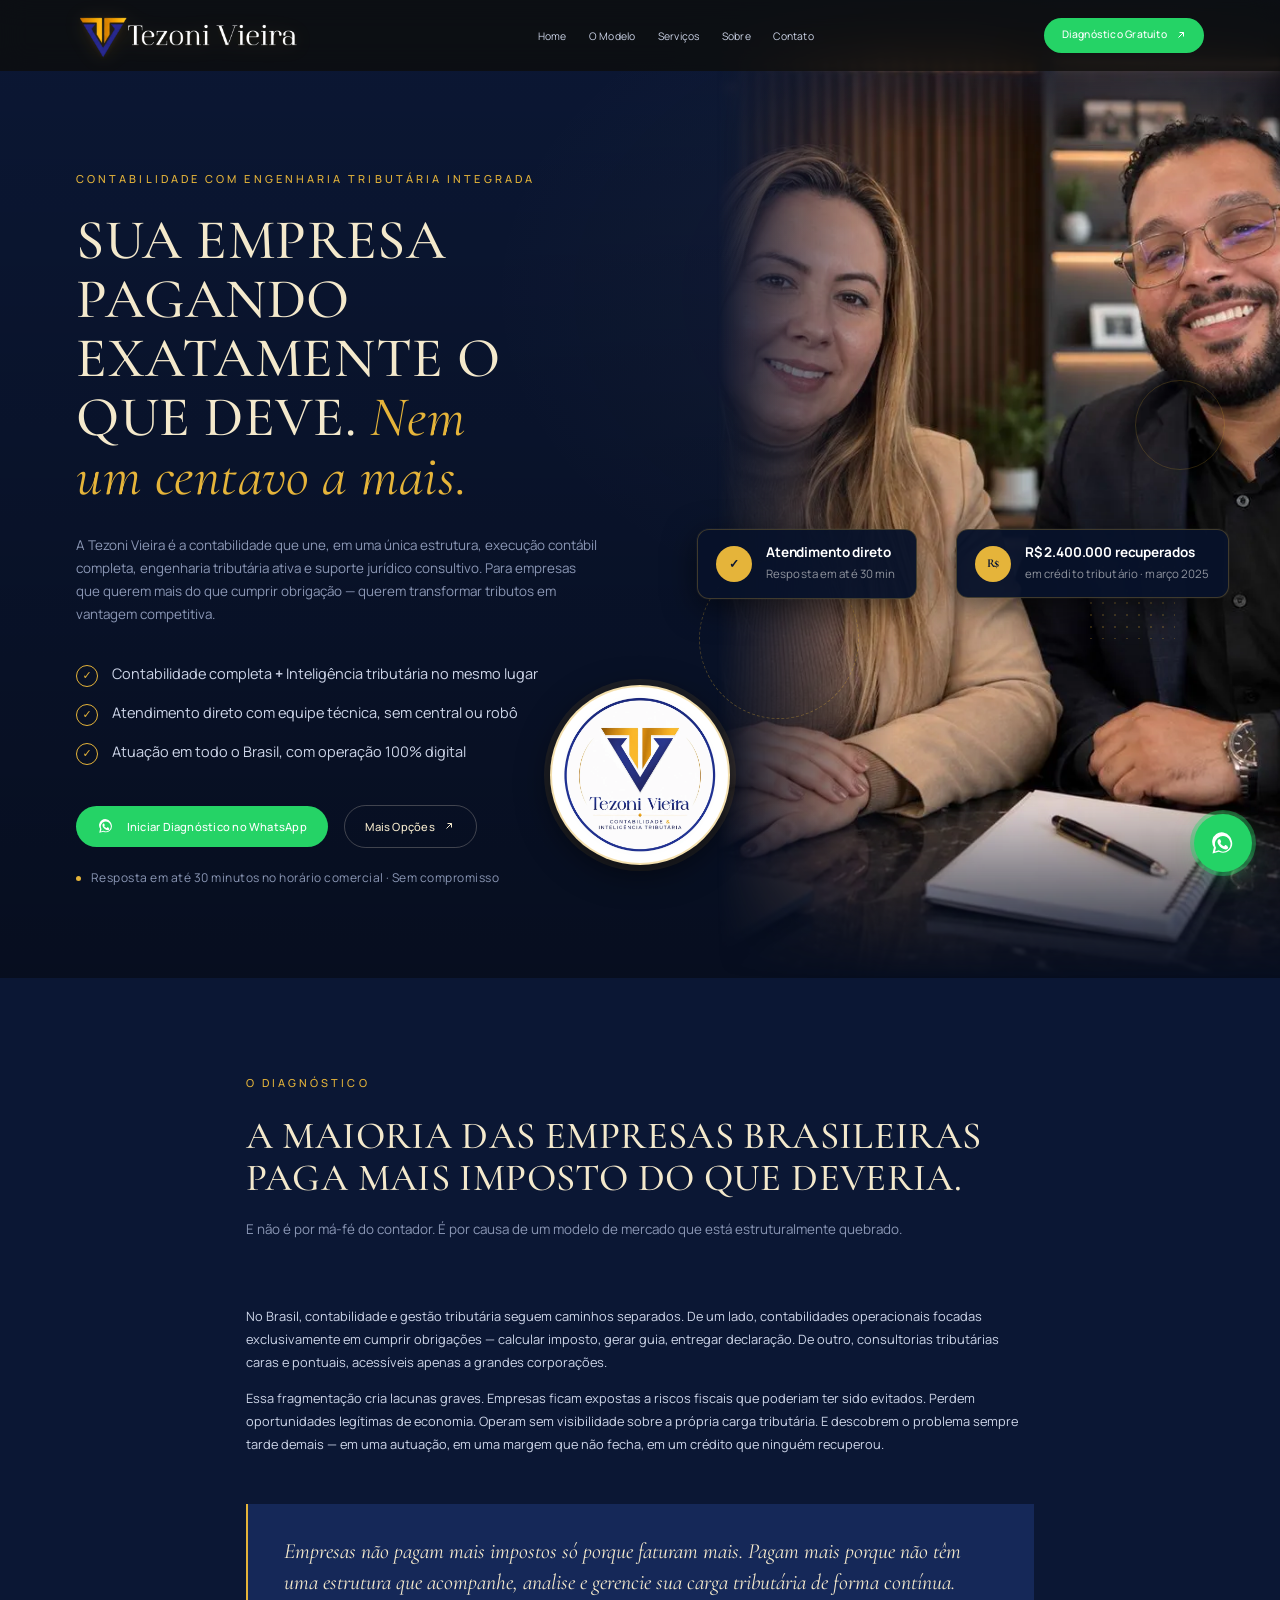
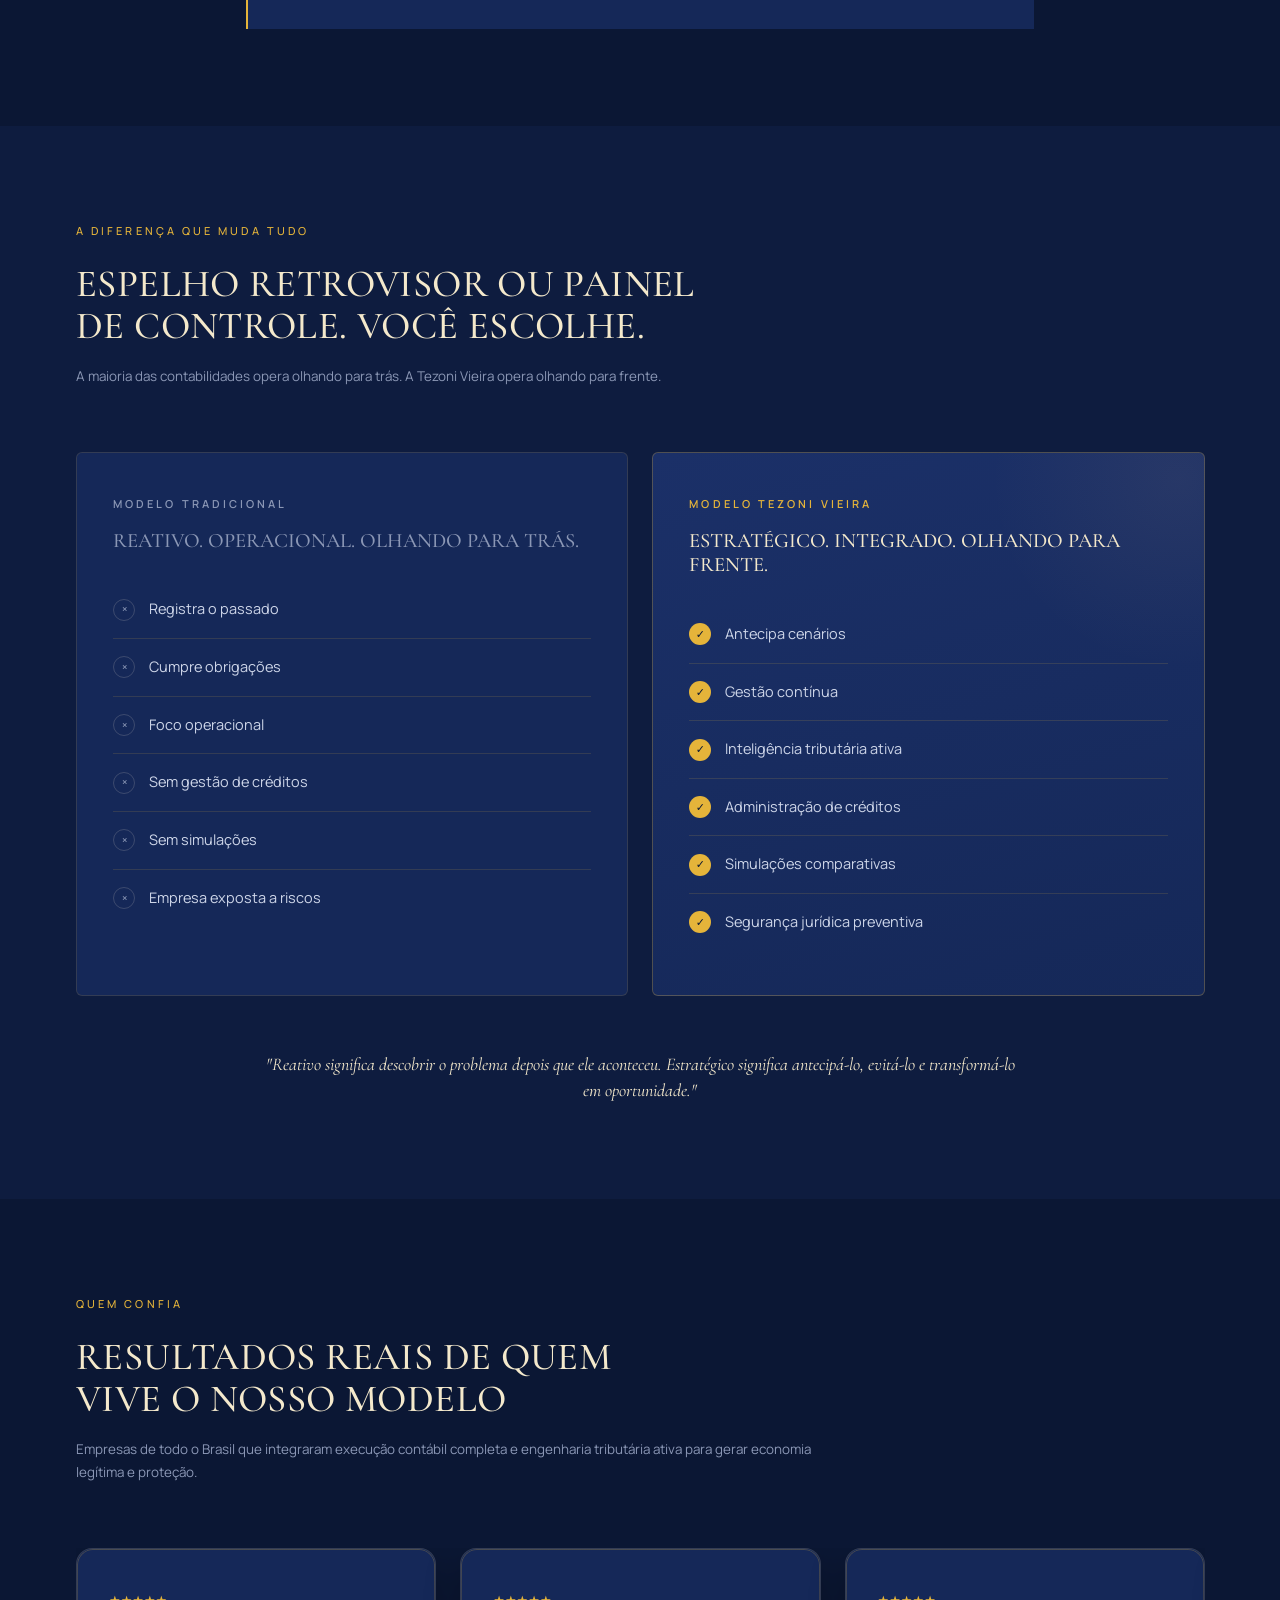
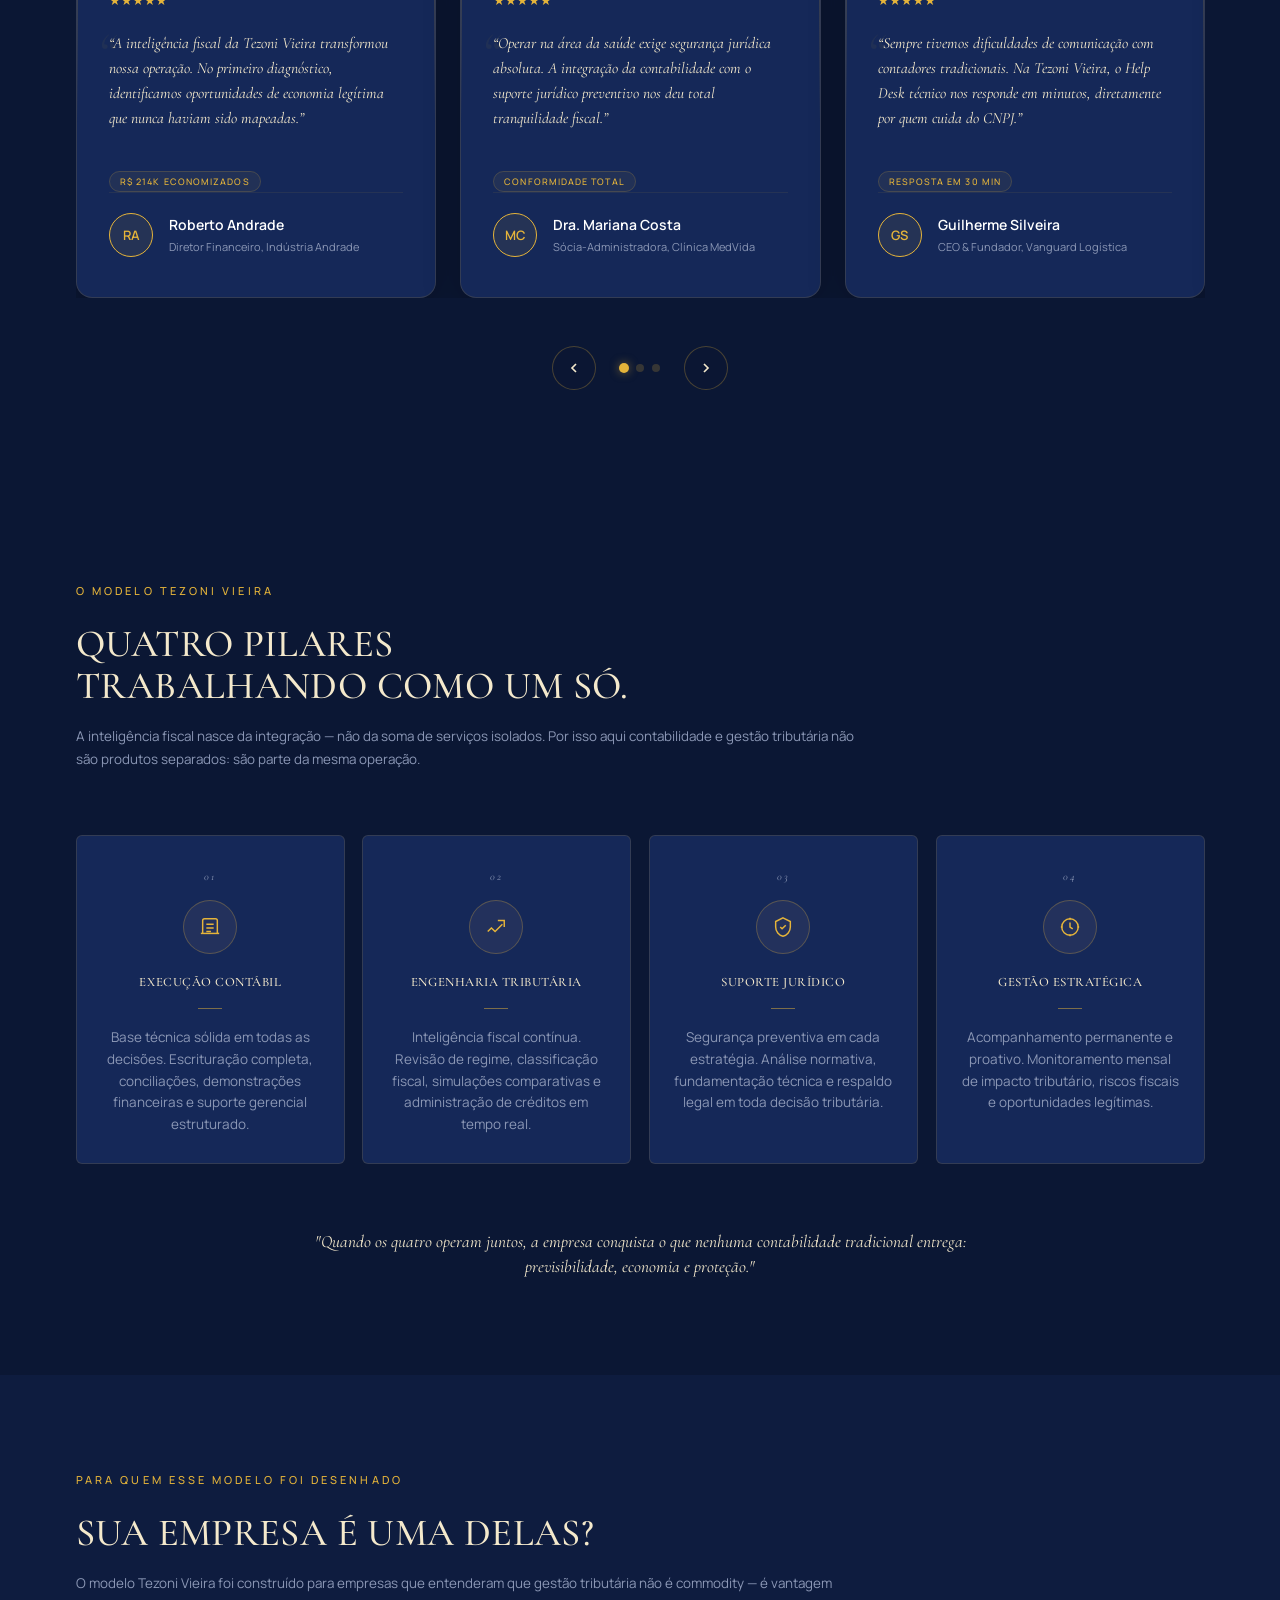
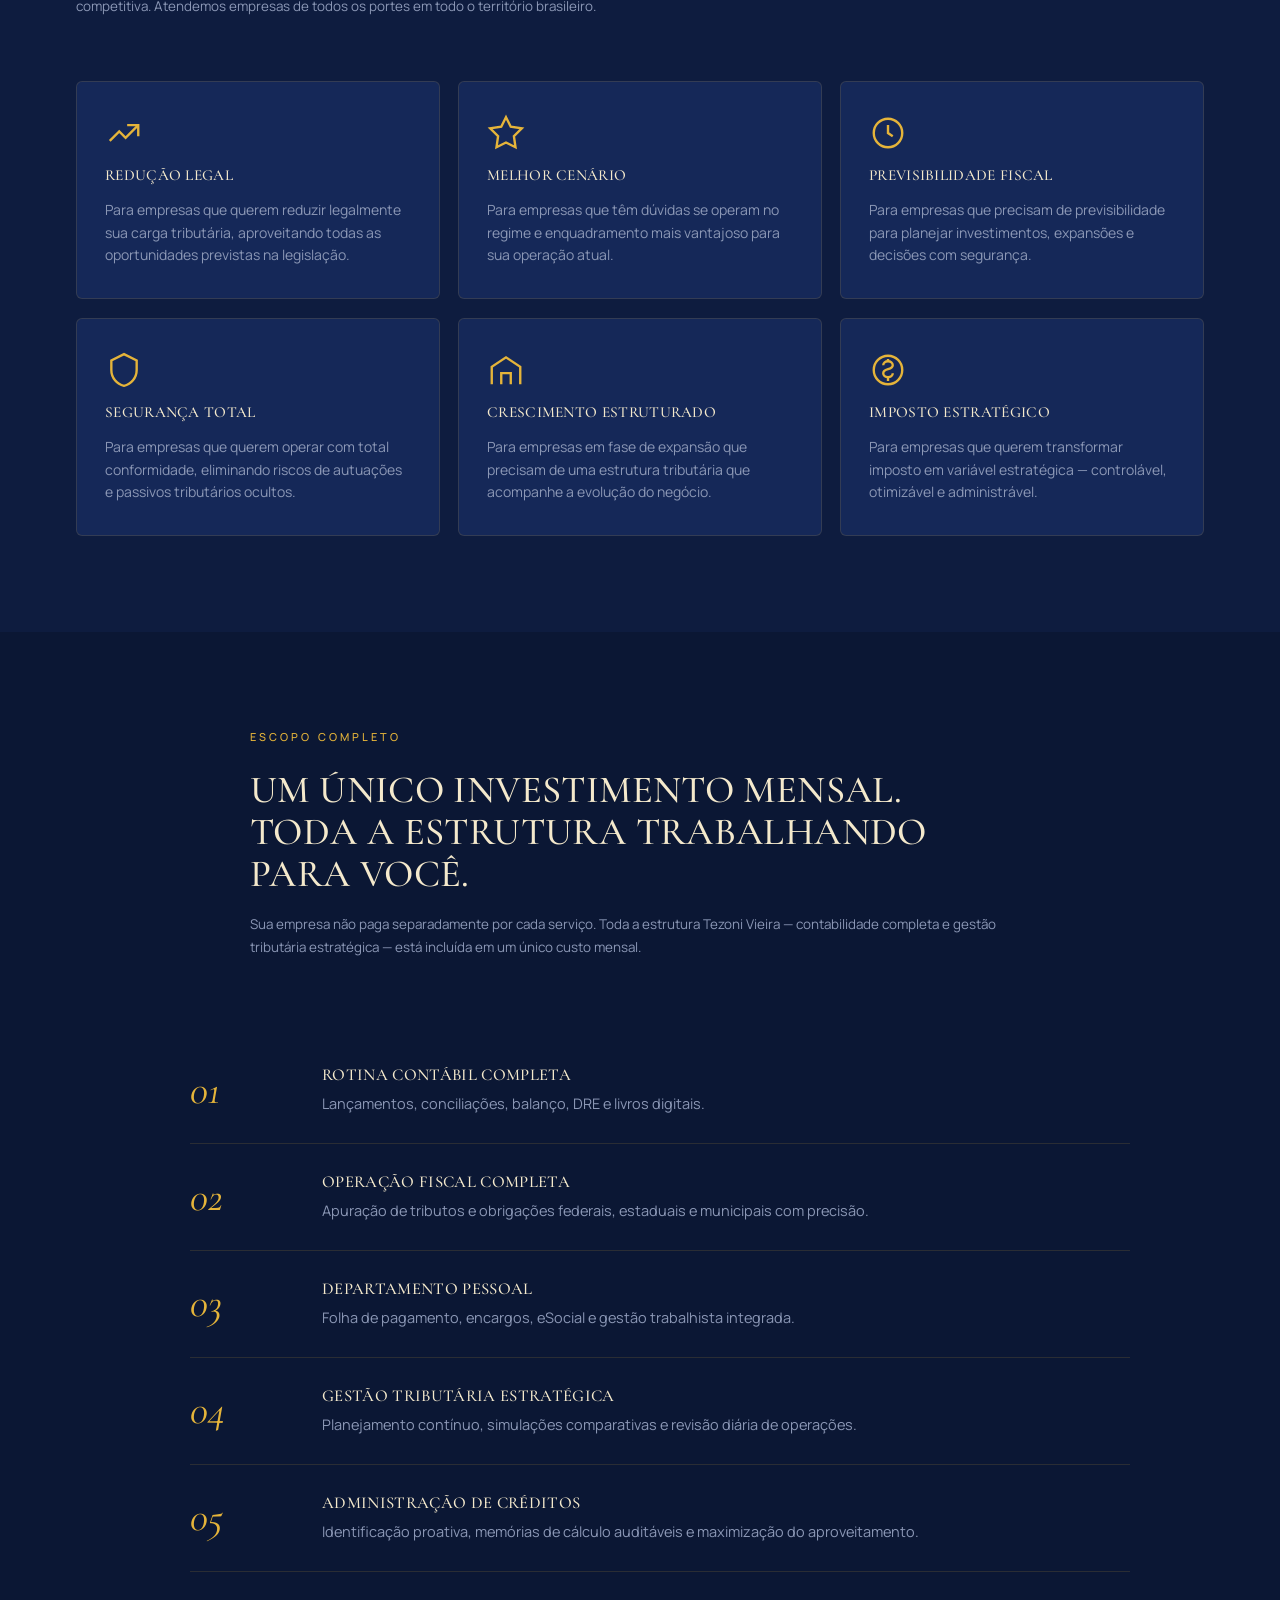
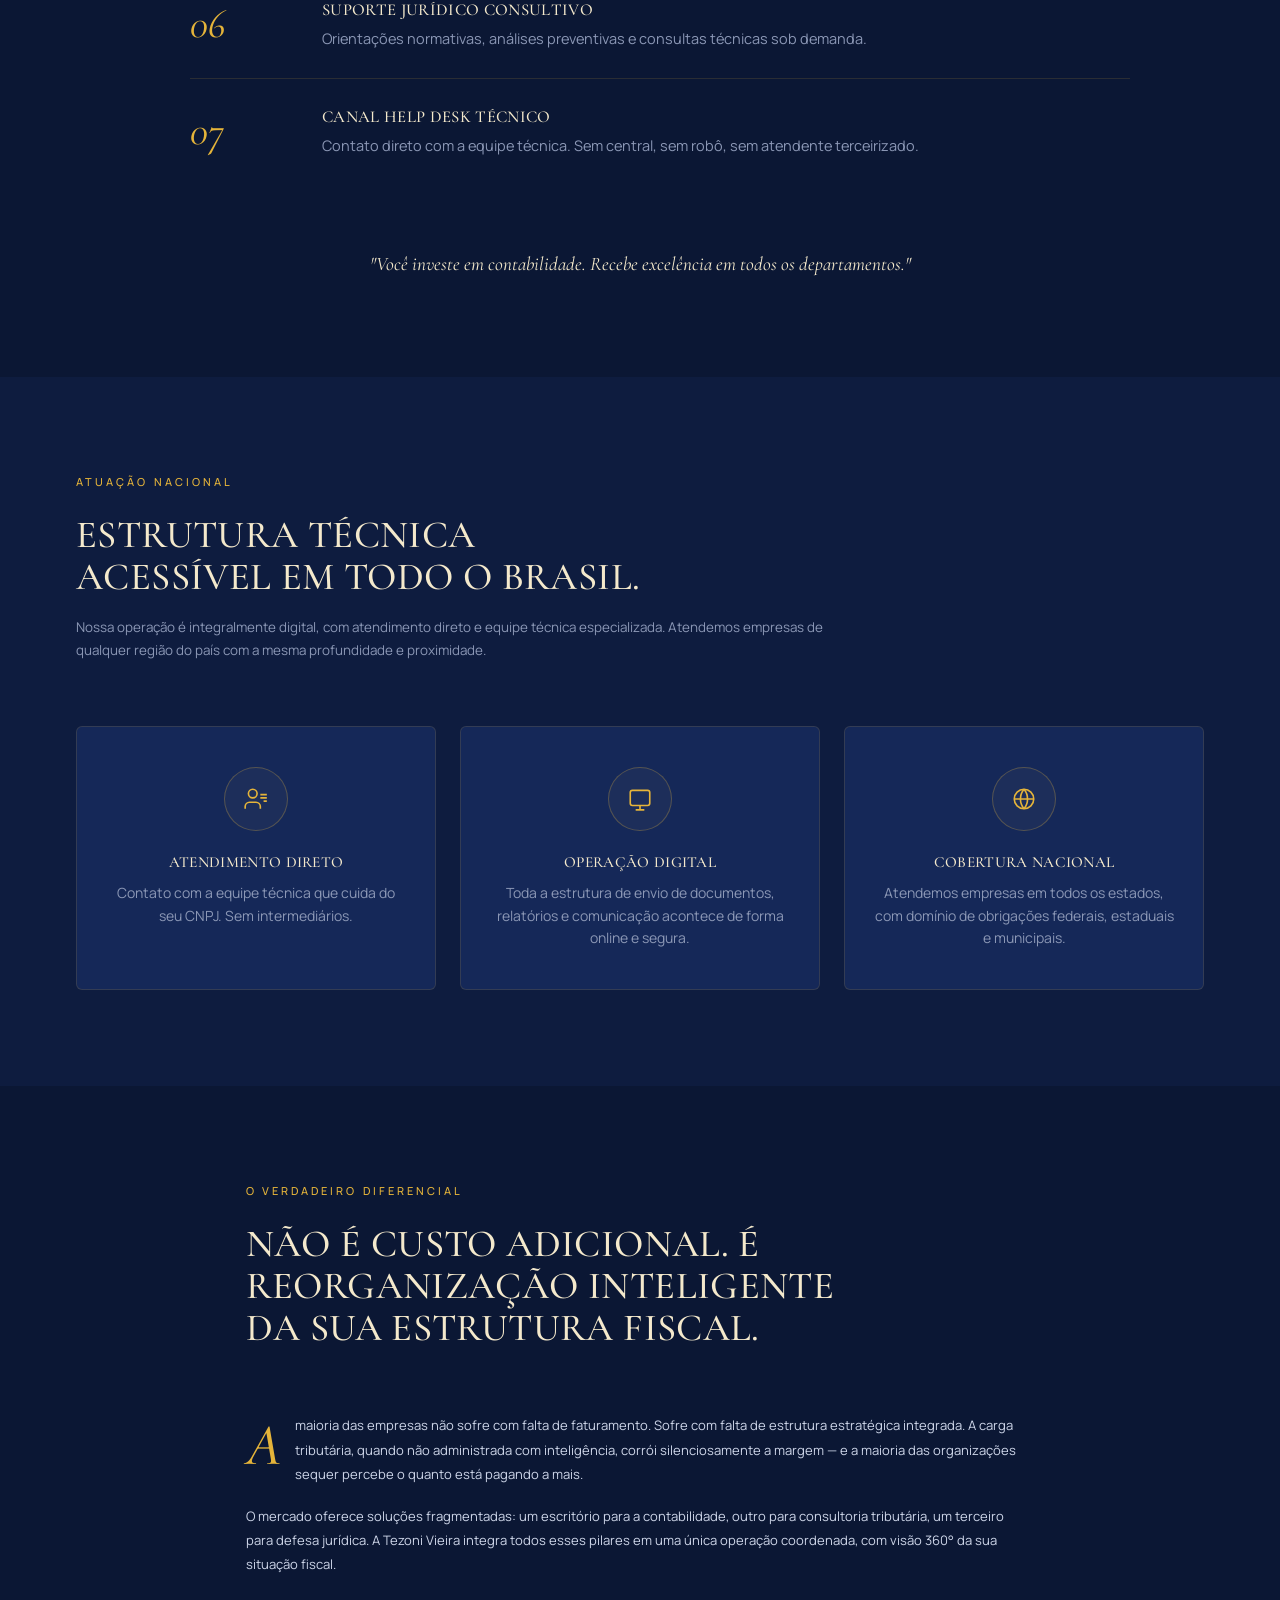
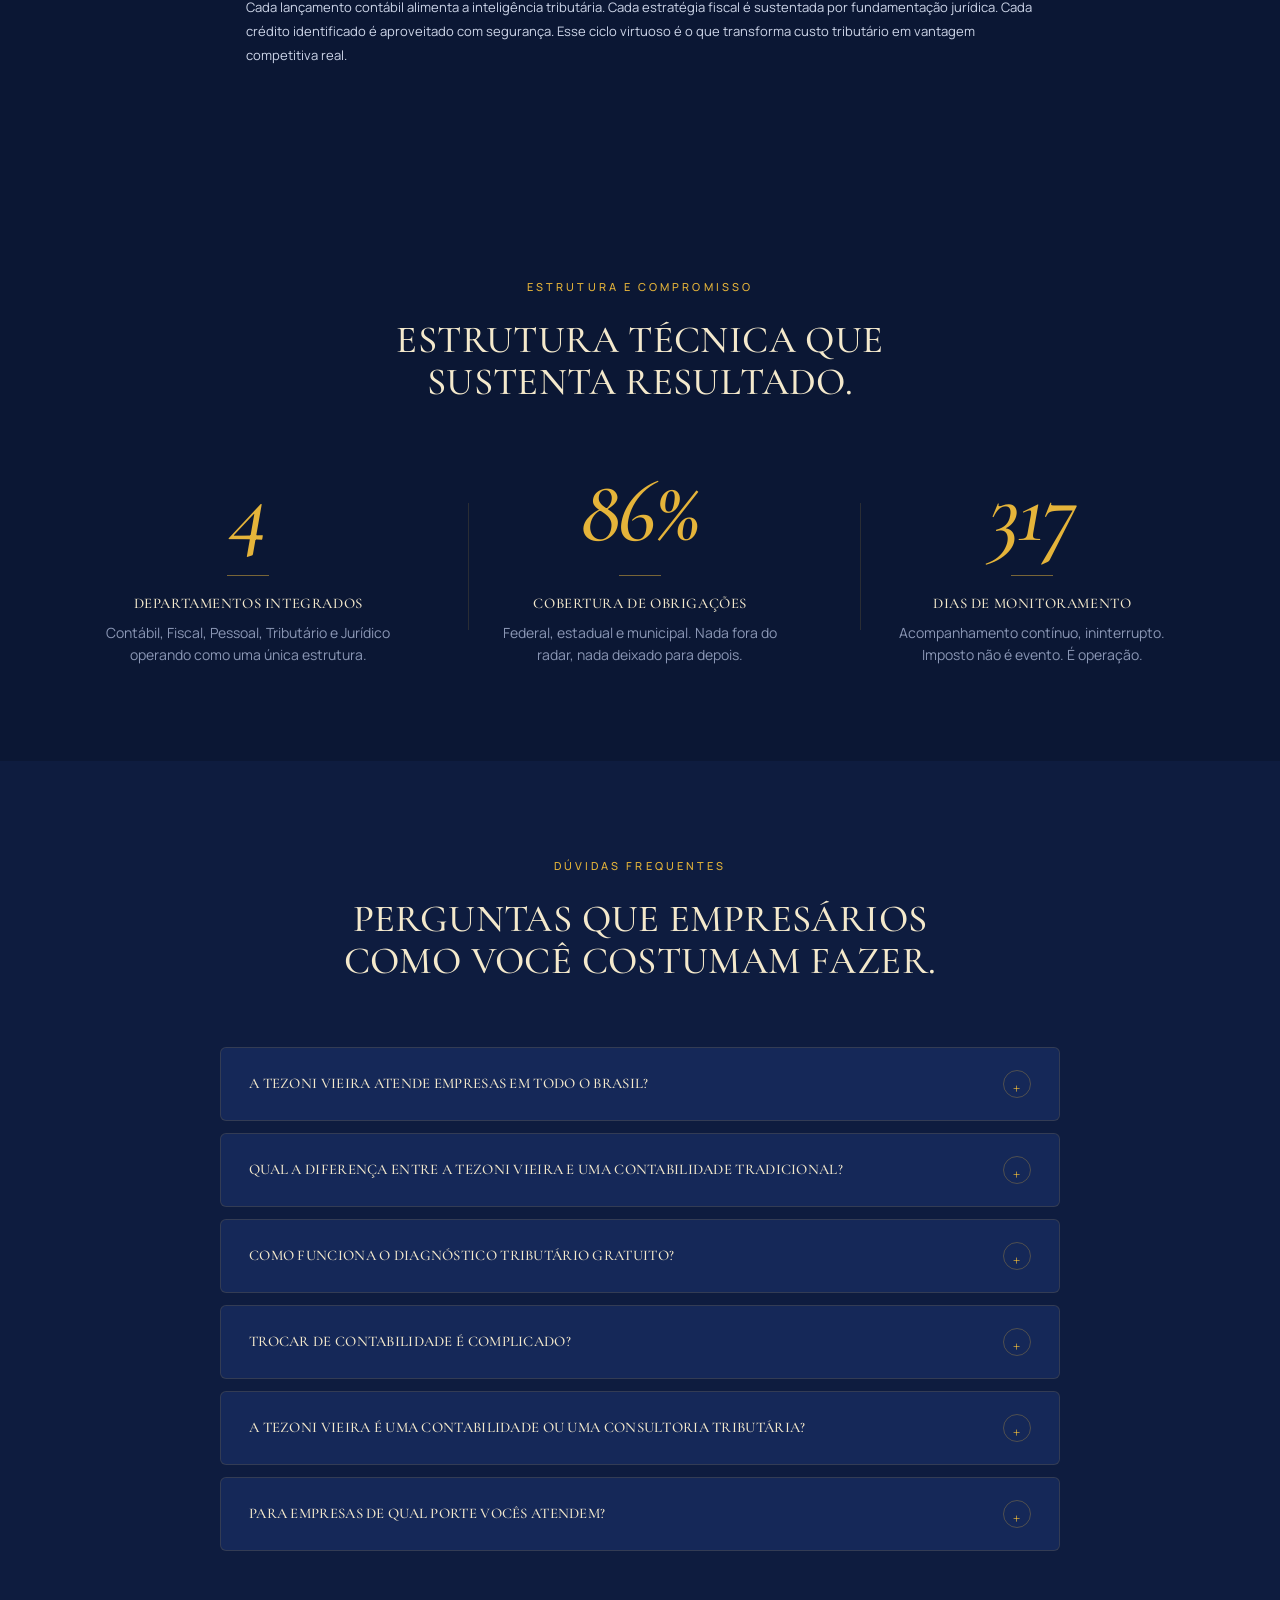
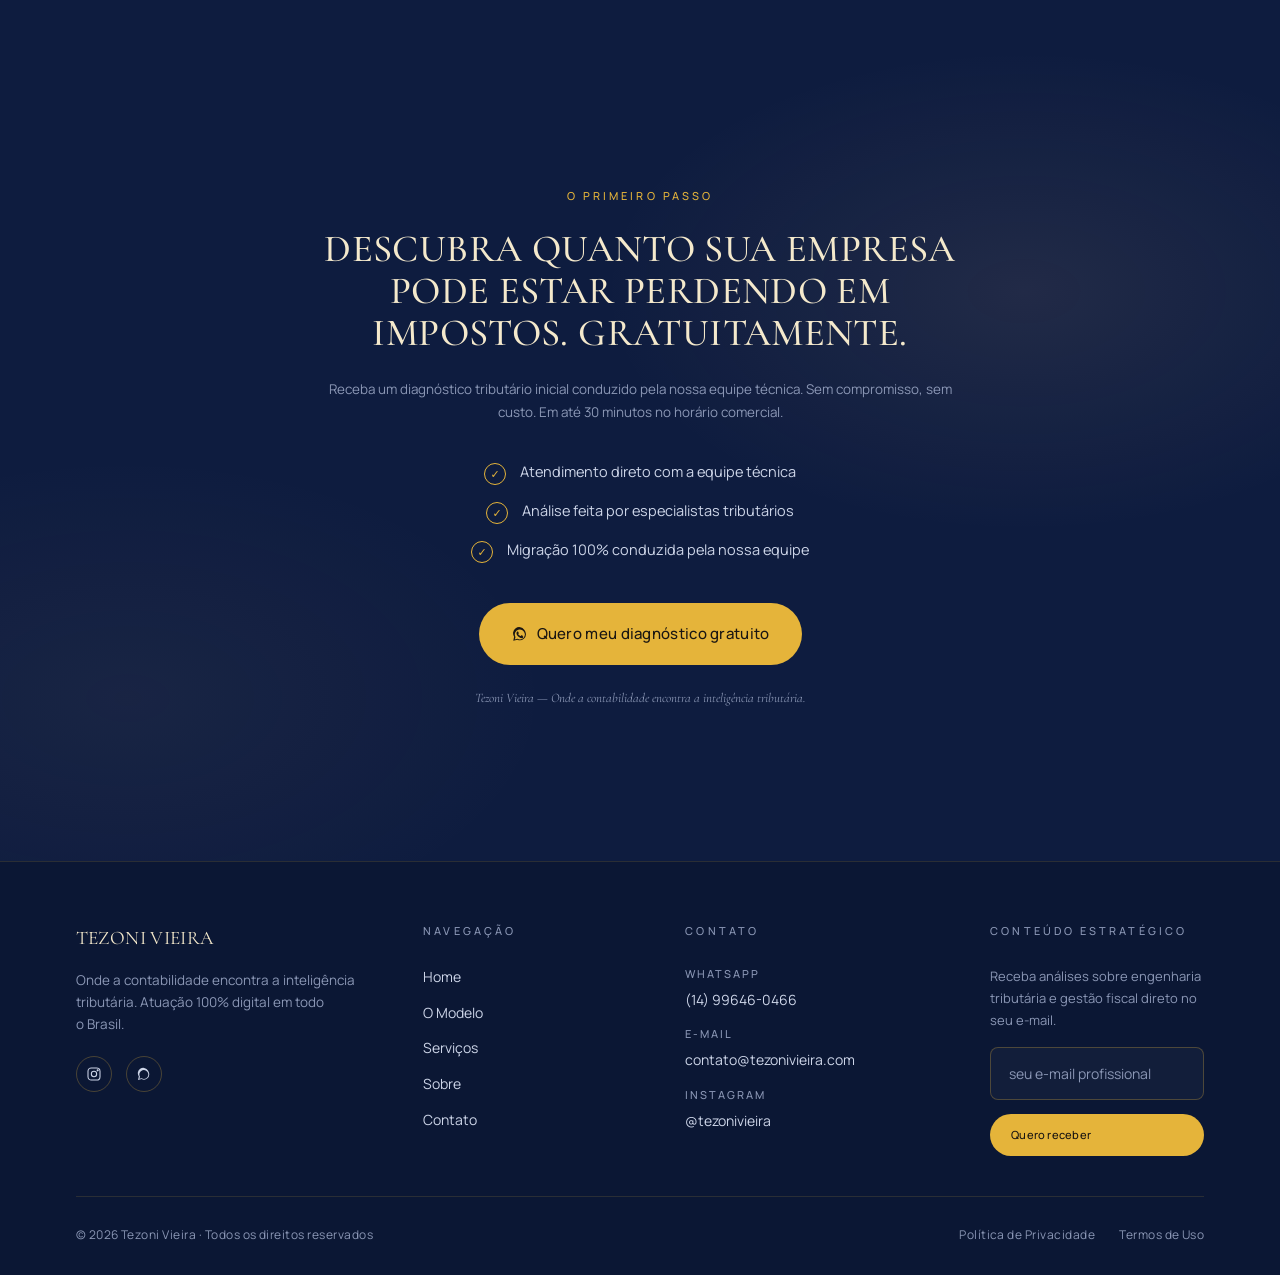
==== index.html @ b970da3f "Otimizar performance: CSS/fontes não-bloqueantes, preload LCP, lazy loading - CSS e Google Fonts car" ====
<!doctype html>
<html lang="pt-BR">
<head>
<!-- Google Tag Manager -->
<script>(function(w,d,s,l,i){w[l]=w[l]||[];w[l].push({'gtm.start':
new Date().getTime(),event:'gtm.js'});var f=d.getElementsByTagName(s)[0],
j=d.createElement(s),dl=l!='dataLayer'?'&l='+l:'';j.async=true;j.src=
'https://www.googletagmanager.com/gtm.js?id='+i+dl;f.parentNode.insertBefore(j,f);
})(window,document,'script','dataLayer','GTM-M9VPGPZN');</script>
<!-- End Google Tag Manager -->
<meta charset="utf-8">
<meta name="viewport" content="width=device-width,initial-scale=1">
<title>Tezoni Vieira | Contabilidade com Inteligência Tributária</title>
<meta name="description" content="Contabilidade integrada com engenharia tributária ativa. Atendemos todo o Brasil. Diagnóstico tributário gratuito em até 30 minutos.">
<link rel="preconnect" href="https://fonts.googleapis.com">
<link rel="preconnect" href="https://fonts.gstatic.com" crossorigin>
<link rel="preload" as="image" href="images/HERO.webp" fetchpriority="high">
<link rel="preload" as="style" href="styles.css" onload="this.onload=null;this.rel='stylesheet'">
<noscript><link rel="stylesheet" href="styles.css"></noscript>
<link rel="preload" as="style" href="https://fonts.googleapis.com/css2?family=Cormorant+Garamond:ital,wght@0,400;0,500;0,600;0,700;1,400;1,500;1,600&family=Manrope:wght@400;500;600;700&display=swap" onload="this.onload=null;this.rel='stylesheet'" crossorigin>
<noscript><link rel="stylesheet" href="https://fonts.googleapis.com/css2?family=Cormorant+Garamond:ital,wght@0,400;0,500;0,600;0,700;1,400;1,500;1,600&family=Manrope:wght@400;500;600;700&display=swap"></noscript>
</head>
<body>
<!-- Google Tag Manager (noscript) -->
<noscript><iframe src="https://www.googletagmanager.com/ns.html?id=GTM-M9VPGPZN"
height="0" width="0" style="display:none;visibility:hidden"></iframe></noscript>
<!-- End Google Tag Manager (noscript) -->

<!-- ============== HEADER ============== -->
<header class="site-header" id="siteHeader">
  <div class="container nav">
    <a class="brand brand-mark" href="index.html" aria-label="Tezoni Vieira">
      <img src="images/logo_premium.webp" alt="Tezoni Vieira" class="brand-logo brand-logo-premium">
    </a>
    <nav>
      <ul class="nav-links">
        <li><a href="#hero">Home</a></li>
        <li><a href="o-modelo.html">O Modelo</a></li>
        <li><a href="servicos.html">Serviços</a></li>
        <li><a href="sobre.html">Sobre</a></li>
        <li><a href="contato.html">Contato</a></li>
      </ul>
    </nav>
    <div class="nav-cta">
      <a class="btn btn-whatsapp" href="https://wa.me/5514996460466?text=Ol%C3%A1%2C%20vi%20seu%20site%20no%20Google.%20Gostaria%20de%20mais%20informa%C3%A7%C3%B5es." target="_blank" rel="noopener">
        <span>Diagnóstico Gratuito</span>
        <svg class="btn-arrow" width="12" height="12" viewBox="0 0 24 24" fill="none" stroke="currentColor" stroke-width="2"><path d="M7 17L17 7M9 7h8v8"/></svg>
      </a>
      <button class="menu-toggle" aria-label="Menu"><span></span></button>
    </div>
  </div>
</header>

<!-- ============== HERO ============== -->
<section class="hero" id="hero">
  <img class="photo" src="images/HERO.webp" alt="Equipe Tezoni Vieira" loading="eager" fetchpriority="high" decoding="async">
  <div class="container hero-grid">
    <div class="hero-copy reveal">
      <span class="eyebrow">Contabilidade com engenharia tributária integrada</span>
      <h1>Sua empresa pagando exatamente o que deve. <span class="accent">Nem um centavo a mais.</span></h1>
      <p class="lead">A Tezoni Vieira é a contabilidade que une, em uma única estrutura, execução contábil completa, engenharia tributária ativa e suporte jurídico consultivo. Para empresas que querem mais do que cumprir obrigação — querem transformar tributos em vantagem competitiva.</p>
      <ul class="hero-bullets">
        <li><span class="check">✓</span><span>Contabilidade completa <strong>+</strong> Inteligência tributária no mesmo lugar</span></li>
        <li><span class="check">✓</span><span>Atendimento direto com equipe técnica, sem central ou robô</span></li>
        <li><span class="check">✓</span><span>Atuação em todo o Brasil, com operação 100% digital</span></li>
      </ul>
      <div class="hero-cta">
        <a class="btn btn-whatsapp" href="https://wa.me/5514996460466?text=Ol%C3%A1%2C%20vi%20seu%20site%20no%20Google.%20Gostaria%20de%20mais%20informa%C3%A7%C3%B5es." target="_blank" rel="noopener" style="gap:10px">
          <svg width="18" height="18" viewBox="0 0 24 24" fill="currentColor" style="margin-right:2px"><path d="M17.6 6.3A8 8 0 0 0 4.2 15.6L3 21l5.5-1.4a8 8 0 0 0 11-9.6 8 8 0 0 0-1.9-3.7zM12 19.4a6.6 6.6 0 0 1-3.4-1l-.2-.1-3.3.9.9-3.2-.2-.3a6.7 6.7 0 1 1 6.2 3.7zm3.7-5c-.2-.1-1.2-.6-1.4-.7-.2-.1-.3-.1-.5.1-.1.2-.5.7-.7.9-.1.1-.3.1-.5 0-.2-.1-.9-.3-1.7-1-.6-.5-1-1.2-1.2-1.4-.1-.2 0-.3.1-.4l.3-.4c.1-.1.2-.2.2-.4 0-.1.1-.3 0-.4 0-.1-.5-1.2-.7-1.6-.1-.4-.3-.4-.5-.4h-.4c-.2 0-.4.1-.6.3-.2.2-.8.8-.8 2s.8 2.3.9 2.5c.1.2 1.6 2.4 3.9 3.4.5.2 1 .4 1.3.5.5.2 1 .1 1.4.1.4-.1 1.2-.5 1.4-1 .2-.5.2-.9.1-1l-.4-.2z"/></svg>
          <span>Iniciar Diagnóstico no WhatsApp</span>
        </a>
        <a class="btn btn-ghost" href="contato.html">
          <span>Mais Opções</span>
          <svg class="btn-arrow" width="12" height="12" viewBox="0 0 24 24" fill="none" stroke="currentColor" stroke-width="2"><path d="M7 17L17 7M9 7h8v8"/></svg>
        </a>
      </div>
      <div class="hero-micro">
        <span class="dot"></span>
        <span>Resposta em até 30 minutos no horário comercial · Sem compromisso</span>
      </div>
    </div>
    <div class="hero-visual reveal">
      <span class="deco-circle c1"></span>
      <span class="deco-circle c2"></span>
      <span class="deco-dots"></span>
      <div class="float-chip c-stat">
        <div class="ic">R$</div>
        <div>
          <strong>R$ 2.400.000 recuperados</strong>
          <span class="chip-sub">em crédito tributário · março 2025</span>
        </div>
      </div>
      <div class="float-chip c-trust">
        <div class="ic">✓</div>
        <div>
          <strong>Atendimento direto</strong>
          <span class="chip-sub">Resposta em até 30 min</span>
        </div>
      </div>
    </div>
  </div>
  <div class="float-chip c-logo">
    <img src="images/logo2.webp" alt="Tezoni Vieira" loading="lazy" decoding="async">
  </div>
</section>

<!-- ============== SECTION 2 — DIAGNÓSTICO ============== -->
<section class="section">
  <div class="narrow diag-body reveal">
    <header class="section-head">
      <span class="eyebrow">O Diagnóstico</span>
      <h2>A maioria das empresas brasileiras paga mais imposto do que deveria.</h2>
      <p class="lead">E não é por má-fé do contador. É por causa de um modelo de mercado que está estruturalmente quebrado.</p>
    </header>

    <p>No Brasil, contabilidade e gestão tributária seguem caminhos separados. De um lado, contabilidades operacionais focadas exclusivamente em cumprir obrigações — calcular imposto, gerar guia, entregar declaração. De outro, consultorias tributárias caras e pontuais, acessíveis apenas a grandes corporações.</p>

    <p>Essa fragmentação cria lacunas graves. Empresas ficam expostas a riscos fiscais que poderiam ter sido evitados. Perdem oportunidades legítimas de economia. Operam sem visibilidade sobre a própria carga tributária. E descobrem o problema sempre tarde demais — em uma autuação, em uma margem que não fecha, em um crédito que ninguém recuperou.</p>

    <blockquote class="pull-quote">
      Empresas não pagam mais impostos só porque faturam mais. Pagam mais porque não têm uma estrutura que acompanhe, analise e gerencie sua carga tributária de forma contínua.
    </blockquote>
  </div>
</section>

<!-- ============== SECTION 3 — COMPARATIVO ============== -->
<section class="section section--alt">
  <div class="container">
    <header class="section-head reveal">
      <span class="eyebrow">A diferença que muda tudo</span>
      <h2>Espelho retrovisor ou painel de controle. Você escolhe.</h2>
      <p class="lead">A maioria das contabilidades opera olhando para trás. A Tezoni Vieira opera olhando para frente.</p>
    </header>

    <div class="compare reveal">
      <div class="compare-col trad">
        <h3>Modelo Tradicional</h3>
        <div class="title">Reativo. Operacional. Olhando para trás.</div>
        <ul class="compare-list">
          <li><span class="icon">×</span><span>Registra o passado</span></li>
          <li><span class="icon">×</span><span>Cumpre obrigações</span></li>
          <li><span class="icon">×</span><span>Foco operacional</span></li>
          <li><span class="icon">×</span><span>Sem gestão de créditos</span></li>
          <li><span class="icon">×</span><span>Sem simulações</span></li>
          <li><span class="icon">×</span><span>Empresa exposta a riscos</span></li>
        </ul>
      </div>
      <div class="compare-col tezo">
        <h3>Modelo Tezoni Vieira</h3>
        <div class="title">Estratégico. Integrado. Olhando para frente.</div>
        <ul class="compare-list">
          <li><span class="icon">✓</span><span>Antecipa cenários</span></li>
          <li><span class="icon">✓</span><span>Gestão contínua</span></li>
          <li><span class="icon">✓</span><span>Inteligência tributária ativa</span></li>
          <li><span class="icon">✓</span><span>Administração de créditos</span></li>
          <li><span class="icon">✓</span><span>Simulações comparativas</span></li>
          <li><span class="icon">✓</span><span>Segurança jurídica preventiva</span></li>
        </ul>
      </div>
    </div>

    <p class="compare-close reveal">"Reativo significa descobrir o problema depois que ele aconteceu. Estratégico significa antecipá-lo, evitá-lo e transformá-lo em oportunidade."</p>
  </div>
</section>

<!-- ============== SECTION 3.5 — PROVA SOCIAL ============== -->
<section class="section">
  <div class="container">
    <header class="section-head reveal">
      <span class="eyebrow">Quem confia</span>
      <h2>Resultados reais de quem vive o nosso modelo</h2>
      <p class="lead">Empresas de todo o Brasil que integraram execução contábil completa e engenharia tributária ativa para gerar economia legítima e proteção.</p>
    </header>

    <div class="sp-slider-wrap reveal">
      <div class="sp-slider-track" id="spTrack">
        
        <!-- Card 01 -->
        <div class="sp-card">
          <div>
            <div class="sp-stars">★★★★★</div>
            <p class="sp-quote">“A inteligência fiscal da Tezoni Vieira transformou nossa operação. No primeiro diagnóstico, identificamos oportunidades de economia legítima que nunca haviam sido mapeadas.”</p>
          </div>
          <div>
            <span class="sp-tag">R$ 214k economizados</span>
            <div class="sp-profile">
              <div class="sp-avatar">RA</div>
              <div class="sp-info">
                <span class="sp-name">Roberto Andrade</span>
                <span class="sp-meta">Diretor Financeiro, Indústria Andrade</span>
              </div>
            </div>
          </div>
        </div>

        <!-- Card 02 -->
        <div class="sp-card">
          <div>
            <div class="sp-stars">★★★★★</div>
            <p class="sp-quote">“Operar na área da saúde exige segurança jurídica absoluta. A integração da contabilidade com o suporte jurídico preventivo nos deu total tranquilidade fiscal.”</p>
          </div>
          <div>
            <span class="sp-tag">Conformidade Total</span>
            <div class="sp-profile">
              <div class="sp-avatar">MC</div>
              <div class="sp-info">
                <span class="sp-name">Dra. Mariana Costa</span>
                <span class="sp-meta">Sócia-Administradora, Clínica MedVida</span>
              </div>
            </div>
          </div>
        </div>

        <!-- Card 03 -->
        <div class="sp-card">
          <div>
            <div class="sp-stars">★★★★★</div>
            <p class="sp-quote">“Sempre tivemos dificuldades de comunicação com contadores tradicionais. Na Tezoni Vieira, o Help Desk técnico nos responde em minutos, diretamente por quem cuida do CNPJ.”</p>
          </div>
          <div>
            <span class="sp-tag">Resposta em 30 min</span>
            <div class="sp-profile">
              <div class="sp-avatar">GS</div>
              <div class="sp-info">
                <span class="sp-name">Guilherme Silveira</span>
                <span class="sp-meta">CEO & Fundador, Vanguard Logística</span>
              </div>
            </div>
          </div>
        </div>

        <!-- Card 04 -->
        <div class="sp-card">
          <div>
            <div class="sp-stars">★★★★★</div>
            <p class="sp-quote">“A transição do regime tributário foi conduzida com maestria. A simulação comparativa desenhada por eles nos salvou de um custo fiscal gigantesco no último ano.”</p>
          </div>
          <div>
            <span class="sp-tag">Enquadramento Ideal</span>
            <div class="sp-profile">
              <div class="sp-avatar">JR</div>
              <div class="sp-info">
                <span class="sp-name">José Ramos</span>
                <span class="sp-meta">Diretor, AgroForte Cereais</span>
              </div>
            </div>
          </div>
        </div>

        <!-- Card 05 -->
        <div class="sp-card">
          <div>
            <div class="sp-stars">★★★★★</div>
            <p class="sp-quote">“Recomendo de olhos fechados. Uma estrutura que alia execução perfeita, auditoria digital de créditos e segurança fiscal de ponta a ponta.”</p>
          </div>
          <div>
            <span class="sp-tag">Créditos Recuperados</span>
            <div class="sp-profile">
              <div class="sp-avatar">CM</div>
              <div class="sp-info">
                <span class="sp-name">Carolina Mendes</span>
                <span class="sp-meta">CFO, TechGlobal SaaS</span>
              </div>
            </div>
          </div>
        </div>

      </div>
    </div>

    <!-- Controles -->
    <div class="sp-controls reveal">
      <div class="sp-arrow" id="spPrev">
        <svg viewBox="0 0 24 24" fill="none" stroke="currentColor" stroke-width="2.5"><polyline points="15 18 9 12 15 6"/></svg>
      </div>
      <div class="sp-dots" id="spDots"></div>
      <div class="sp-arrow" id="spNext">
        <svg viewBox="0 0 24 24" fill="none" stroke="currentColor" stroke-width="2.5"><polyline points="9 18 15 12 9 6"/></svg>
      </div>
    </div>

  </div>
</section>

<!-- ============== SECTION 4 — 4 PILARES ============== -->
<section class="section" id="modelo">
  <div class="container">
    <header class="section-head reveal">
      <span class="eyebrow">O modelo Tezoni Vieira</span>
      <h2>Quatro pilares trabalhando como um só.</h2>
      <p class="lead">A inteligência fiscal nasce da integração — não da soma de serviços isolados. Por isso aqui contabilidade e gestão tributária não são produtos separados: são parte da mesma operação.</p>
    </header>

    <div class="pillars reveal-stagger">
      <article class="pillar">
        <span class="pillar-num">01</span>
        <div class="pillar-icon">
          <svg viewBox="0 0 24 24" fill="none" stroke="currentColor" stroke-width="1.6"><path d="M4 19V5a2 2 0 0 1 2-2h12a2 2 0 0 1 2 2v14"/><path d="M2 19h20"/><path d="M8 9h8M8 13h8M8 17h5"/></svg>
        </div>
        <h3>Execução Contábil</h3>
        <div class="pillar-divider"></div>
        <p>Base técnica sólida em todas as decisões. Escrituração completa, conciliações, demonstrações financeiras e suporte gerencial estruturado.</p>
      </article>

      <article class="pillar">
        <span class="pillar-num">02</span>
        <div class="pillar-icon">
          <svg viewBox="0 0 24 24" fill="none" stroke="currentColor" stroke-width="1.6"><path d="M3 17l4-4 4 4 8-8"/><path d="M14 5h7v7"/></svg>
        </div>
        <h3>Engenharia Tributária</h3>
        <div class="pillar-divider"></div>
        <p>Inteligência fiscal contínua. Revisão de regime, classificação fiscal, simulações comparativas e administração de créditos em tempo real.</p>
      </article>

      <article class="pillar">
        <span class="pillar-num">03</span>
        <div class="pillar-icon">
          <svg viewBox="0 0 24 24" fill="none" stroke="currentColor" stroke-width="1.6"><path d="M12 2l8 4v6c0 5-3.5 9-8 10-4.5-1-8-5-8-10V6l8-4z"/><path d="M9 12l2 2 4-4"/></svg>
        </div>
        <h3>Suporte Jurídico</h3>
        <div class="pillar-divider"></div>
        <p>Segurança preventiva em cada estratégia. Análise normativa, fundamentação técnica e respaldo legal em toda decisão tributária.</p>
      </article>

      <article class="pillar">
        <span class="pillar-num">04</span>
        <div class="pillar-icon">
          <svg viewBox="0 0 24 24" fill="none" stroke="currentColor" stroke-width="1.6"><circle cx="12" cy="12" r="9"/><path d="M12 7v5l3 2"/><path d="M2 12h2M20 12h2M12 2v2M12 20v2"/></svg>
        </div>
        <h3>Gestão Estratégica</h3>
        <div class="pillar-divider"></div>
        <p>Acompanhamento permanente e proativo. Monitoramento mensal de impacto tributário, riscos fiscais e oportunidades legítimas.</p>
      </article>
    </div>

    <p class="pillars-close reveal">"Quando os quatro operam juntos, a empresa conquista o que nenhuma contabilidade tradicional entrega: previsibilidade, economia e proteção."</p>
  </div>
</section>

<!-- ============== SECTION 5 — PARA QUEM ============== -->
<section class="section section--alt">
  <div class="container">
    <header class="section-head reveal">
      <span class="eyebrow">Para quem esse modelo foi desenhado</span>
      <h2>Sua empresa é uma delas?</h2>
      <p class="lead">O modelo Tezoni Vieira foi construído para empresas que entenderam que gestão tributária não é commodity — é vantagem competitiva. Atendemos empresas de todos os portes em todo o território brasileiro.</p>
    </header>

    <div class="audience reveal-stagger">
      <article class="aud-card">
        <svg class="aud-icon" viewBox="0 0 24 24" fill="none" stroke="currentColor" stroke-width="1.5"><path d="M3 17l6-6 4 4 8-8"/><path d="M14 7h7v7"/></svg>
        <h3>Redução Legal</h3>
        <p>Para empresas que querem reduzir legalmente sua carga tributária, aproveitando todas as oportunidades previstas na legislação.</p>
      </article>
      <article class="aud-card">
        <svg class="aud-icon" viewBox="0 0 24 24" fill="none" stroke="currentColor" stroke-width="1.5"><path d="M12 2l3 6 7 1-5 5 1 7-6-3-6 3 1-7-5-5 7-1z"/></svg>
        <h3>Melhor Cenário</h3>
        <p>Para empresas que têm dúvidas se operam no regime e enquadramento mais vantajoso para sua operação atual.</p>
      </article>
      <article class="aud-card">
        <svg class="aud-icon" viewBox="0 0 24 24" fill="none" stroke="currentColor" stroke-width="1.5"><circle cx="12" cy="12" r="9"/><path d="M12 7v5l3 2"/></svg>
        <h3>Previsibilidade Fiscal</h3>
        <p>Para empresas que precisam de previsibilidade para planejar investimentos, expansões e decisões com segurança.</p>
      </article>
      <article class="aud-card">
        <svg class="aud-icon" viewBox="0 0 24 24" fill="none" stroke="currentColor" stroke-width="1.5"><path d="M12 2l8 4v6c0 5-3.5 9-8 10-4.5-1-8-5-8-10V6l8-4z"/></svg>
        <h3>Segurança Total</h3>
        <p>Para empresas que querem operar com total conformidade, eliminando riscos de autuações e passivos tributários ocultos.</p>
      </article>
      <article class="aud-card">
        <svg class="aud-icon" viewBox="0 0 24 24" fill="none" stroke="currentColor" stroke-width="1.5"><path d="M3 21V10l9-6 9 6v11"/><path d="M9 21v-7h6v7"/></svg>
        <h3>Crescimento Estruturado</h3>
        <p>Para empresas em fase de expansão que precisam de uma estrutura tributária que acompanhe a evolução do negócio.</p>
      </article>
      <article class="aud-card">
        <svg class="aud-icon" viewBox="0 0 24 24" fill="none" stroke="currentColor" stroke-width="1.5"><circle cx="12" cy="12" r="9"/><path d="M9 9c0-1.5 1.3-2.5 3-2.5s3 1 3 2.5-1.3 2-3 2.5-3 1-3 2.5 1.3 2.5 3 2.5 3-1 3-2.5"/><path d="M12 5v2M12 17v2"/></svg>
        <h3>Imposto Estratégico</h3>
        <p>Para empresas que querem transformar imposto em variável estratégica — controlável, otimizável e administrável.</p>
      </article>
    </div>
  </div>
</section>

<!-- ============== SECTION 6 — INCLUSO ============== -->
<section class="section" id="servicos">
  <div class="container">
    <header class="section-head reveal" style="margin-left:auto;margin-right:auto;text-align:center">
      <div style="display:inline-block;text-align:left">
        <span class="eyebrow">Escopo completo</span>
        <h2>Um único investimento mensal.<br>Toda a estrutura trabalhando para você.</h2>
        <p class="lead">Sua empresa não paga separadamente por cada serviço. Toda a estrutura Tezoni Vieira — contabilidade completa e gestão tributária estratégica — está incluída em um único custo mensal.</p>
      </div>
    </header>

    <ol class="included reveal">
      <li class="incl-item"><span class="incl-num">01</span><div class="incl-content"><h3>Rotina Contábil Completa</h3><p>Lançamentos, conciliações, balanço, DRE e livros digitais.</p></div></li>
      <li class="incl-item"><span class="incl-num">02</span><div class="incl-content"><h3>Operação Fiscal Completa</h3><p>Apuração de tributos e obrigações federais, estaduais e municipais com precisão.</p></div></li>
      <li class="incl-item"><span class="incl-num">03</span><div class="incl-content"><h3>Departamento Pessoal</h3><p>Folha de pagamento, encargos, eSocial e gestão trabalhista integrada.</p></div></li>
      <li class="incl-item"><span class="incl-num">04</span><div class="incl-content"><h3>Gestão Tributária Estratégica</h3><p>Planejamento contínuo, simulações comparativas e revisão diária de operações.</p></div></li>
      <li class="incl-item"><span class="incl-num">05</span><div class="incl-content"><h3>Administração de Créditos</h3><p>Identificação proativa, memórias de cálculo auditáveis e maximização do aproveitamento.</p></div></li>
      <li class="incl-item"><span class="incl-num">06</span><div class="incl-content"><h3>Suporte Jurídico Consultivo</h3><p>Orientações normativas, análises preventivas e consultas técnicas sob demanda.</p></div></li>
      <li class="incl-item"><span class="incl-num">07</span><div class="incl-content"><h3>Canal Help Desk Técnico</h3><p>Contato direto com a equipe técnica. Sem central, sem robô, sem atendente terceirizado.</p></div></li>
    </ol>

    <p class="incl-close reveal">"Você investe em contabilidade. Recebe excelência em todos os departamentos."</p>
  </div>
</section>

<!-- ============== SECTION 7 — NACIONAL ============== -->
<section class="section section--alt">
  <div class="container">
    <header class="section-head reveal">
      <span class="eyebrow">Atuação nacional</span>
      <h2>Estrutura técnica acessível em todo o Brasil.</h2>
      <p class="lead">Nossa operação é integralmente digital, com atendimento direto e equipe técnica especializada. Atendemos empresas de qualquer região do país com a mesma profundidade e proximidade.</p>
    </header>

    <div class="nacional reveal-stagger">
      <article class="nac-card">
        <div class="nac-icon">
          <svg viewBox="0 0 24 24" fill="none" stroke="currentColor" stroke-width="1.5"><path d="M16 21v-2a4 4 0 0 0-4-4H6a4 4 0 0 0-4 4v2"/><circle cx="9" cy="7" r="4"/><path d="M22 11h-6M22 8h-6M22 14h-3"/></svg>
        </div>
        <h3>Atendimento Direto</h3>
        <p>Contato com a equipe técnica que cuida do seu CNPJ. Sem intermediários.</p>
      </article>
      <article class="nac-card">
        <div class="nac-icon">
          <svg viewBox="0 0 24 24" fill="none" stroke="currentColor" stroke-width="1.5"><rect x="3" y="4" width="18" height="14" rx="2"/><path d="M8 22h8M12 18v4"/></svg>
        </div>
        <h3>Operação Digital</h3>
        <p>Toda a estrutura de envio de documentos, relatórios e comunicação acontece de forma online e segura.</p>
      </article>
      <article class="nac-card">
        <div class="nac-icon">
          <svg viewBox="0 0 24 24" fill="none" stroke="currentColor" stroke-width="1.5"><circle cx="12" cy="12" r="9"/><path d="M3 12h18M12 3a14 14 0 0 1 0 18M12 3a14 14 0 0 0 0 18"/></svg>
        </div>
        <h3>Cobertura Nacional</h3>
        <p>Atendemos empresas em todos os estados, com domínio de obrigações federais, estaduais e municipais.</p>
      </article>
    </div>
  </div>
</section>

<!-- ============== SECTION 8 — DIFERENCIAL ============== -->
<section class="section">
  <div class="narrow editorial reveal">
    <header class="section-head">
      <span class="eyebrow">O verdadeiro diferencial</span>
      <h2>Não é custo adicional. É reorganização inteligente da sua estrutura fiscal.</h2>
    </header>
    <p>A maioria das empresas não sofre com falta de faturamento. Sofre com falta de estrutura estratégica integrada. A carga tributária, quando não administrada com inteligência, corrói silenciosamente a margem — e a maioria das organizações sequer percebe o quanto está pagando a mais.</p>
    <p>O mercado oferece soluções fragmentadas: um escritório para a contabilidade, outro para consultoria tributária, um terceiro para defesa jurídica. A Tezoni Vieira integra todos esses pilares em uma única operação coordenada, com visão 360° da sua situação fiscal.</p>
    <p>Cada lançamento contábil alimenta a inteligência tributária. Cada estratégia fiscal é sustentada por fundamentação jurídica. Cada crédito identificado é aproveitado com segurança. Esse ciclo virtuoso é o que transforma custo tributário em vantagem competitiva real.</p>
  </div>
</section>

<!-- ============== SECTION 9 — NÚMEROS ============== -->
<section class="section">
  <div class="container">
    <header class="section-head reveal" style="margin-left:auto;margin-right:auto;text-align:center;max-width:680px">
      <span class="eyebrow">Estrutura e compromisso</span>
      <h2>Estrutura técnica que sustenta resultado.</h2>
    </header>

    <div class="numbers-grid reveal-stagger">
      <div class="num-block">
        <div class="num-big" data-count="5">0</div>
        <div class="num-divider"></div>
        <h3>Departamentos integrados</h3>
        <p>Contábil, Fiscal, Pessoal, Tributário e Jurídico operando como uma única estrutura.</p>
      </div>
      <div class="num-block">
        <div class="num-big" data-count="100" data-suffix="%">0</div>
        <div class="num-divider"></div>
        <h3>Cobertura de obrigações</h3>
        <p>Federal, estadual e municipal. Nada fora do radar, nada deixado para depois.</p>
      </div>
      <div class="num-block">
        <div class="num-big" data-count="365">0</div>
        <div class="num-divider"></div>
        <h3>Dias de monitoramento</h3>
        <p>Acompanhamento contínuo, ininterrupto. Imposto não é evento. É operação.</p>
      </div>
    </div>
  </div>
</section>

<!-- ============== SECTION 10 — FAQ ============== -->
<section class="section section--alt" id="faq">
  <div class="container">
    <header class="section-head reveal" style="margin-left:auto;margin-right:auto;text-align:center;max-width:680px">
      <span class="eyebrow">Dúvidas frequentes</span>
      <h2>Perguntas que empresários como você costumam fazer.</h2>
    </header>

    <div class="faq reveal">
      <details class="faq-item">
        <summary class="faq-q">A Tezoni Vieira atende empresas em todo o Brasil?<span class="faq-icon">+</span></summary>
        <div class="faq-a">Sim. Nossa operação é integralmente digital e atendemos empresas em todos os estados, com domínio das obrigações federais, estaduais e municipais. Toda a comunicação, envio de documentos e relatórios acontece de forma online e segura.</div>
      </details>
      <details class="faq-item">
        <summary class="faq-q">Qual a diferença entre a Tezoni Vieira e uma contabilidade tradicional?<span class="faq-icon">+</span></summary>
        <div class="faq-a">A contabilidade tradicional cumpre o mínimo legal: calcula imposto, gera guia, entrega obrigação. A Tezoni Vieira faz isso com excelência e ainda inclui, no mesmo serviço, engenharia tributária ativa e suporte jurídico consultivo. Você não paga mais por isso — está tudo incluído no investimento mensal.</div>
      </details>
      <details class="faq-item">
        <summary class="faq-q">Como funciona o diagnóstico tributário gratuito?<span class="faq-icon">+</span></summary>
        <div class="faq-a">Nossa equipe técnica analisa o regime tributário atual, classificação fiscal e principais oportunidades de economia legítima da sua empresa. Tudo sem custo, sem compromisso, e com retorno em até 30 minutos no horário comercial.</div>
      </details>
      <details class="faq-item">
        <summary class="faq-q">Trocar de contabilidade é complicado?<span class="faq-icon">+</span></summary>
        <div class="faq-a">Não. A migração é 100% conduzida pela nossa equipe. Você não precisa fazer nada além de assinar e nos passar os acessos necessários. Sua empresa não para de operar um dia sequer.</div>
      </details>
      <details class="faq-item">
        <summary class="faq-q">A Tezoni Vieira é uma contabilidade ou uma consultoria tributária?<span class="faq-icon">+</span></summary>
        <div class="faq-a">As duas coisas. Esse é exatamente o nosso modelo: unir contabilidade técnica completa e engenharia tributária estratégica em uma única estrutura. Você não precisa contratar dois escritórios — recebe ambos no mesmo serviço.</div>
      </details>
      <details class="faq-item">
        <summary class="faq-q">Para empresas de qual porte vocês atendem?<span class="faq-icon">+</span></summary>
        <div class="faq-a">Atendemos empresas de todos os portes. Nossa estrutura foi desenhada para crescer junto com o cliente — desde empresas em consolidação até organizações em fase de expansão estruturada.</div>
      </details>
    </div>
  </div>
</section>

<!-- ============== SECTION 11 — CTA FINAL ============== -->
<section class="section cta-final" id="contato">
  <div class="narrow reveal">
    <span class="eyebrow">O primeiro passo</span>
    <h2>Descubra quanto sua empresa pode estar perdendo em impostos. Gratuitamente.</h2>
    <p class="lead">Receba um diagnóstico tributário inicial conduzido pela nossa equipe técnica. Sem compromisso, sem custo. Em até 30 minutos no horário comercial.</p>
    <ul class="hero-bullets">
      <li><span class="check">✓</span><span>Atendimento direto com a equipe técnica</span></li>
      <li><span class="check">✓</span><span>Análise feita por especialistas tributários</span></li>
      <li><span class="check">✓</span><span>Migração 100% conduzida pela nossa equipe</span></li>
    </ul>
    <a class="btn btn-tan" href="https://wa.me/5514996460466?text=Ol%C3%A1%2C%20vi%20seu%20site%20no%20Google.%20Gostaria%20de%20mais%20informa%C3%A7%C3%B5es." target="_blank" rel="noopener" style="font-size:15px;padding:18px 32px">
      <svg width="18" height="18" viewBox="0 0 24 24" fill="currentColor"><path d="M17.6 6.3A8 8 0 0 0 4.2 15.6L3 21l5.5-1.4a8 8 0 0 0 11-9.6 8 8 0 0 0-1.9-3.7zM12 19.4a6.6 6.6 0 0 1-3.4-1l-.2-.1-3.3.9.9-3.2-.2-.3a6.7 6.7 0 1 1 6.2 3.7zm3.7-5c-.2-.1-1.2-.6-1.4-.7-.2-.1-.3-.1-.5.1-.1.2-.5.7-.7.9-.1.1-.3.1-.5 0-.2-.1-.9-.3-1.7-1-.6-.5-1-1.2-1.2-1.4-.1-.2 0-.3.1-.4l.3-.4c.1-.1.2-.2.2-.4 0-.1.1-.3 0-.4 0-.1-.5-1.2-.7-1.6-.1-.4-.3-.4-.5-.4h-.4c-.2 0-.4.1-.6.3-.2.2-.8.8-.8 2s.8 2.3.9 2.5c.1.2 1.6 2.4 3.9 3.4.5.2 1 .4 1.3.5.5.2 1 .1 1.4.1.4-.1 1.2-.5 1.4-1 .2-.5.2-.9.1-1l-.4-.2z"/></svg>
      <span>Quero meu diagnóstico gratuito</span>
    </a>
    <p class="micro">Tezoni Vieira — Onde a contabilidade encontra a inteligência tributária.</p>
  </div>
</section>

<!-- ============== FOOTER ============== -->
<footer class="footer">
  <div class="container">
    <div class="footer-grid">
      <div class="footer-brand">
        <span class="name">Tezoni Vieira</span>
        <p>Onde a contabilidade encontra a inteligência tributária. Atuação 100% digital em todo o Brasil.</p>
        <div class="footer-social">
          <a href="https://instagram.com/tezonivieira" target="_blank" rel="noopener" aria-label="Instagram"><svg viewBox="0 0 24 24" fill="none" stroke="currentColor" stroke-width="1.6"><rect x="3" y="3" width="18" height="18" rx="5"/><circle cx="12" cy="12" r="4"/><circle cx="17.5" cy="6.5" r="0.8" fill="currentColor"/></svg></a>
          <a href="https://wa.me/5514996460466?text=Ol%C3%A1%2C%20vi%20seu%20site%20no%20Google.%20Gostaria%20de%20mais%20informa%C3%A7%C3%B5es." target="_blank" rel="noopener" aria-label="WhatsApp"><svg viewBox="0 0 24 24" fill="currentColor"><path d="M17.6 6.3A8 8 0 0 0 4.2 15.6L3 21l5.5-1.4a8 8 0 0 0 11-9.6 8 8 0 0 0-1.9-3.7zM12 19.4a6.6 6.6 0 0 1-3.4-1l-.2-.1-3.3.9.9-3.2-.2-.3a6.7 6.7 0 1 1 6.2 3.7z"/></svg></a>
        </div>
      </div>
      <div>
        <h4>Navegação</h4>
        <ul>
          <li><a href="index.html">Home</a></li>
          <li><a href="o-modelo.html">O Modelo</a></li>
          <li><a href="servicos.html">Serviços</a></li>
          <li><a href="sobre.html">Sobre</a></li>
          <li><a href="contato.html">Contato</a></li>
        </ul>
      </div>
      <div class="footer-contact">
        <h4>Contato</h4>
        <div><strong>WhatsApp</strong>(14) 99646-0466</div>
        <div><strong>E-mail</strong>contato@tezonivieira.com</div>
        <div><strong>Instagram</strong>@tezonivieira</div>
      </div>
      <div class="footer-form">
        <h4>Conteúdo estratégico</h4>
        <p style="font-size:13px;color:var(--text-soft);margin-bottom:16px">Receba análises sobre engenharia tributária e gestão fiscal direto no seu e-mail.</p>
        <form class="brasil-form" onsubmit="event.preventDefault();this.querySelector('button').textContent='Inscrito ✓'">
          <input type="email" placeholder="seu e-mail profissional" required>
          <button class="btn btn-tan" type="submit">Quero receber</button>
        </form>
      </div>
    </div>
    <div class="footer-bottom">
      <span>© 2026 Tezoni Vieira · Todos os direitos reservados</span>
      <div style="display:flex;gap:24px"><a href="#">Política de Privacidade</a><a href="#">Termos de Uso</a></div>
    </div>
  </div>
</footer>

<!-- ============== WHATSAPP FLOAT ============== -->
<a class="wa-float" href="https://wa.me/5514996460466?text=Ol%C3%A1%2C%20vi%20seu%20site%20no%20Google.%20Gostaria%20de%20mais%20informa%C3%A7%C3%B5es." target="_blank" rel="noopener" aria-label="Falar no WhatsApp">
  <svg viewBox="0 0 24 24" fill="currentColor"><path d="M17.6 6.3A8 8 0 0 0 4.2 15.6L3 21l5.5-1.4a8 8 0 0 0 11-9.6 8 8 0 0 0-1.9-3.7zM12 19.4a6.6 6.6 0 0 1-3.4-1l-.2-.1-3.3.9.9-3.2-.2-.3a6.7 6.7 0 1 1 6.2 3.7zm3.7-5c-.2-.1-1.2-.6-1.4-.7-.2-.1-.3-.1-.5.1-.1.2-.5.7-.7.9-.1.1-.3.1-.5 0-.2-.1-.9-.3-1.7-1-.6-.5-1-1.2-1.2-1.4-.1-.2 0-.3.1-.4l.3-.4c.1-.1.2-.2.2-.4 0-.1.1-.3 0-.4 0-.1-.5-1.2-.7-1.6-.1-.4-.3-.4-.5-.4h-.4c-.2 0-.4.1-.6.3-.2.2-.8.8-.8 2s.8 2.3.9 2.5c.1.2 1.6 2.4 3.9 3.4.5.2 1 .4 1.3.5.5.2 1 .1 1.4.1.4-.1 1.2-.5 1.4-1 .2-.5.2-.9.1-1l-.4-.2z"/></svg>
</a>

<script>
  // Header scroll
  const header = document.getElementById('siteHeader');
  window.addEventListener('scroll', () => {
    header.classList.toggle('scrolled', window.scrollY > 20);
  });

  // Reveal on scroll
  const io = new IntersectionObserver((entries) => {
    entries.forEach(e => { if (e.isIntersecting) { e.target.classList.add('in'); io.unobserve(e.target); } });
  }, { threshold: 0.12, rootMargin: '0px 0px -60px 0px' });
  document.querySelectorAll('.reveal,.reveal-stagger').forEach(el => io.observe(el));

  // Counter
  const counters = document.querySelectorAll('[data-count]');
  const counterIO = new IntersectionObserver((entries) => {
    entries.forEach(e => {
      if (!e.isIntersecting) return;
      const el = e.target;
      const target = parseInt(el.dataset.count, 10);
      const suffix = el.dataset.suffix || '';
      const dur = 1500;
      const start = performance.now();
      const tick = (t) => {
        const p = Math.min((t - start) / dur, 1);
        const v = Math.floor(target * (1 - Math.pow(1 - p, 3)));
        el.textContent = v + suffix;
        if (p < 1) requestAnimationFrame(tick);
      };
      requestAnimationFrame(tick);
      counterIO.unobserve(el);
    });
  }, { threshold: 0.4 });
  counters.forEach(el => counterIO.observe(el));

  // Menu mobile
  const toggle = document.querySelector('.menu-toggle');
  const navLinks = document.querySelector('.nav-links');
  toggle && toggle.addEventListener('click', () => {
    const open = navLinks.classList.toggle('nav-open');
    toggle.setAttribute('aria-expanded', open);
  });
  // Fecha ao clicar num link
  navLinks && navLinks.querySelectorAll('a').forEach(a => {
    a.addEventListener('click', () => navLinks.classList.remove('nav-open'));
  });

  // Carrossel de Prova Social (Automatic Slider)
  const track = document.getElementById('spTrack');
  const prevBtn = document.getElementById('spPrev');
  const nextBtn = document.getElementById('spNext');
  const dotsContainer = document.getElementById('spDots');
  
  if (track && prevBtn && nextBtn && dotsContainer) {
    const cards = track.querySelectorAll('.sp-card');
    const totalCards = cards.length;
    let currentIndex = 0;
    let autoSlideInterval;

    const getVisibleCards = () => {
      const width = window.innerWidth;
      if (width <= 600) return 1;
      if (width <= 900) return 2;
      return 3;
    };

    const maxIndex = () => {
      return totalCards - getVisibleCards();
    };

    const setupDots = () => {
      dotsContainer.innerHTML = '';
      const pages = maxIndex() + 1;
      for (let i = 0; i < pages; i++) {
        const dot = document.createElement('div');
        dot.className = 'sp-dot' + (i === currentIndex ? ' active' : '');
        dot.addEventListener('click', () => {
          currentIndex = i;
          updateSlider();
          resetAutoSlide();
        });
        dotsContainer.appendChild(dot);
      }
    };

    const updateSlider = () => {
      const max = maxIndex();
      if (currentIndex > max) currentIndex = max;
      if (currentIndex < 0) currentIndex = 0;

      const cardWidth = cards[0].offsetWidth;
      const gap = 24; // Lacuna correspondente ao CSS gap
      
      const offset = currentIndex * (cardWidth + gap);
      track.style.transform = `translateX(-${offset}px)`;

      const dots = dotsContainer.querySelectorAll('.sp-dot');
      dots.forEach((dot, idx) => {
        dot.classList.toggle('active', idx === currentIndex);
      });
    };

    const nextSlide = () => {
      const max = maxIndex();
      if (currentIndex >= max) {
        currentIndex = 0;
      } else {
        currentIndex++;
      }
      updateSlider();
    };

    const prevSlide = () => {
      if (currentIndex <= 0) {
        currentIndex = maxIndex();
      } else {
        currentIndex--;
      }
      updateSlider();
    };

    const startAutoSlide = () => {
      autoSlideInterval = setInterval(nextSlide, 4500);
    };

    const resetAutoSlide = () => {
      clearInterval(autoSlideInterval);
      startAutoSlide();
    };

    nextBtn.addEventListener('click', () => {
      nextSlide();
      resetAutoSlide();
    });

    prevBtn.addEventListener('click', () => {
      prevSlide();
      resetAutoSlide();
    });

    window.addEventListener('resize', () => {
      setupDots();
      updateSlider();
    });

    track.addEventListener('mouseenter', () => clearInterval(autoSlideInterval));
    track.addEventListener('mouseleave', startAutoSlide);

    setupDots();
    setTimeout(updateSlider, 150);
    startAutoSlide();
  }
</script>

</body>
</html>
---- styles.css ----
/* ==========================================================
   TEZONI VIEIRA — Dark editorial theme (refs site1/site3)
   ========================================================== */

:root{
  /* navy + gold palette (logo-driven) */
  --bg:#0B1734;
  --bg-2:#0E1C3F;
  --bg-3:#13234D;
  --bg-card:#152858;
  --bg-card-2:#1B3068;
  --line:rgba(229,180,58,0.14);
  --line-2:rgba(229,180,58,0.28);
  --tan:#E5B43A;          /* gold from logo, primary CTA */
  --tan-soft:#F2C95A;
  --tan-deep:#B98F22;
  --cream:#F4E9CC;
  --text:#cdd5e8;
  --text-soft:#8b97b5;
  --gold:#E5B43A;
  --gold-soft:#F2C95A;
  --navy:#0B1734;
}

*,*::before,*::after{box-sizing:border-box}
html{scroll-behavior:smooth;background:var(--bg);font-size:80%}
body{
  margin:0;
  font-family:'Manrope',ui-sans-serif,system-ui,sans-serif;
  font-size:1rem;line-height:1.7;
  color:var(--text);
  background:var(--bg);
  -webkit-font-smoothing:antialiased;
  text-rendering:optimizeLegibility;
}
img{display:block;max-width:100%}
a{color:inherit;text-decoration:none}
button{font:inherit;cursor:pointer;border:none;background:none;color:inherit}

/* ---------- Type ---------- */
h1,h2,h3,h4{
  font-family:'Cormorant Garamond','Playfair Display',Georgia,serif;
  font-weight:500;color:var(--cream);letter-spacing:0;margin:0;
  text-wrap:balance;
}
h1,h2{text-transform:uppercase;letter-spacing:0.01em}
h1{font-size:clamp(2.4rem,4.6vw,4.4rem);line-height:1.05;font-weight:500}
h2{font-size:clamp(1.9rem,3.4vw,3rem);line-height:1.1;font-weight:500}
h3{font-size:1.4rem;line-height:1.25;font-weight:500;text-transform:uppercase;letter-spacing:0.02em}
p{margin:0 0 1em;text-wrap:pretty;color:var(--text)}

/* ---------- Layout ---------- */
.container{max-width:1180px;margin:0 auto;padding:0 2rem}
.narrow{max-width:840px;margin:0 auto;padding:0 2rem}
.section{padding:7.5rem 0;position:relative}
.section--alt{background:var(--bg-2)}

/* ---------- Background texture ---------- */
.bg-texture{
  position:absolute;inset:0;pointer-events:none;
  background:
    radial-gradient(ellipse 800px 500px at 10% 20%, rgba(201,168,138,0.04), transparent 60%),
    radial-gradient(ellipse 600px 400px at 90% 80%, rgba(201,168,138,0.03), transparent 60%);
}

/* ---------- Eyebrow ---------- */
.eyebrow{
  display:block;
  font-family:'Manrope',sans-serif;
  font-size:11px;font-weight:500;letter-spacing:0.28em;text-transform:uppercase;
  color:var(--tan);
  margin-bottom:22px;
}

.section-head{margin-bottom:64px;max-width:780px}
.section-head .lead{font-size:1.05rem;color:var(--text-soft);margin-top:18px}

/* ---------- Buttons (pill, tan) ---------- */
.btn{
  display:inline-flex;align-items:center;gap:0.625rem;
  font-family:'Manrope',sans-serif;font-size:0.875rem;font-weight:500;
  padding:0.875rem 1.625rem;border-radius:999px;
  transition:transform .25s ease, background .25s ease, color .25s, border-color .25s;
  letter-spacing:0.02em;
}
.btn-tan{background:var(--tan);color:#1a1612}
.btn-tan:hover{background:var(--tan-soft);transform:translateY(-1px)}
.btn-whatsapp{background:#25D366;color:#fff}
.btn-whatsapp:hover{background:#1ebe57;transform:translateY(-1px);color:#fff}
.btn-ghost{border:1px solid rgba(237,226,210,0.25);color:var(--cream)}
.btn-ghost:hover{border-color:var(--tan);color:var(--tan)}
.btn-arrow{transition:transform .3s}
.btn:hover .btn-arrow{transform:translate(2px,-2px)}

/* ==========================================================
   HEADER
   ========================================================== */
.site-header{
  position:fixed;top:0;left:0;right:0;z-index:80;overflow:visible;
  padding:1.125rem 0;
  background:rgba(14,13,11,0.78);
  backdrop-filter:blur(14px);-webkit-backdrop-filter:blur(14px);
  border-bottom:1px solid transparent;
  transition:border-color .3s, background .3s;
}
.site-header.scrolled{border-bottom-color:var(--line);background:rgba(14,13,11,0.92)}
.nav{display:flex;align-items:center;justify-content:space-between;gap:2.5rem}
.brand{display:flex;align-items:center}
.brand-mark{display:flex;align-items:center}
.brand-logo{
  height:5rem;width:auto;
  position:relative;
  margin-top:-0.875rem;
  margin-bottom:-0.875rem;
}
.brand-logo-premium {
  filter: drop-shadow(0 2px 10px rgba(229, 180, 58, 0.16)) drop-shadow(0 1px 2px rgba(229, 180, 58, 0.08)) saturate(1.15) contrast(1.05);
  transition: all 0.4s cubic-bezier(0.25, 0.8, 0.25, 1);
}
.brand-logo-premium:hover {
  filter: drop-shadow(0 4px 18px rgba(229, 180, 58, 0.35)) drop-shadow(0 2px 4px rgba(229, 180, 58, 0.12)) saturate(1.25) contrast(1.1) brightness(1.03);
  transform: translateY(-1px) scale(1.02);
}
.brand-mark .v{
  width:2rem;height:2rem;display:grid;place-items:center;
}
.brand-mark .name{
  font-family:'Cormorant Garamond',serif;font-size:1.45rem;color:var(--cream);
  letter-spacing:0.02em;text-transform:uppercase;font-weight:500;
  white-space:nowrap;
}
.nav-links{display:flex;gap:1.75rem;list-style:none;margin:0;padding:0}
@media (max-width:1100px){.nav-links{gap:1.25rem}.nav-links a{font-size:0.78rem}}
.nav-links a{
  font-size:0.8125rem;font-weight:400;color:var(--text);letter-spacing:0.02em;
  position:relative;padding:0.375rem 0;transition:color .2s;
  white-space:nowrap;
}
.nav-links a:hover{color:var(--tan)}
.nav-links a.active{color:var(--cream)}
.nav-cta{display:flex;align-items:center;gap:0.875rem}
.nav-cta .btn{padding:0.6875rem 1.375rem;font-size:0.8125rem}
.menu-toggle{display:none;width:2.5rem;height:2.5rem;align-items:center;justify-content:center}
.menu-toggle span{display:block;width:1.375rem;height:1.5px;background:var(--cream);position:relative}
.menu-toggle span::before,.menu-toggle span::after{content:"";position:absolute;left:0;width:1.375rem;height:1.5px;background:var(--cream)}
.menu-toggle span::before{top:-0.375rem}.menu-toggle span::after{top:0.375rem}

/* ==========================================================
   HERO
   ========================================================== */
.hero{
  padding:170px 0 90px;position:relative;overflow:hidden;
  background:
    radial-gradient(ellipse 900px 600px at 80% 30%, rgba(201,168,138,0.06), transparent 60%),
    var(--bg);
}
.hero::before{
  content:"";position:absolute;inset:0;
  background:linear-gradient(180deg, transparent 0%, rgba(0,0,0,0.4) 100%);
  pointer-events:none;z-index:0;
}
/* Imagem do hero — posicionada na seção inteira, lado direito */
.hero .photo{
  position:absolute;
  top:0;right:0;
  width:44%;
  height:100%;
  object-fit:cover;
  object-position:top center;
  display:block;
  z-index:1;
  -webkit-mask-image:
    linear-gradient(to right, transparent 0%, black 32%),
    linear-gradient(to top, transparent 0%, black 18%),
    linear-gradient(to bottom, transparent 0%, black 14%);
  -webkit-mask-composite:destination-in;
  mask-image:
    linear-gradient(to right, transparent 0%, black 32%),
    linear-gradient(to top, transparent 0%, black 18%),
    linear-gradient(to bottom, transparent 0%, black 14%);
  mask-composite:intersect;
}
.hero-grid{
  display:grid;grid-template-columns:1.1fr 0.9fr;gap:72px;align-items:center;position:relative;z-index:2;
}
.hero h1{margin-bottom:28px}
.hero h1 .accent{color:var(--tan);font-style:italic;text-transform:none;font-weight:400}
.hero .lead{font-size:1.05rem;color:var(--text-soft);margin-bottom:36px;max-width:540px}
.hero-bullets{list-style:none;margin:0 0 40px;padding:0;display:flex;flex-direction:column;gap:14px}
.hero-bullets li{display:flex;align-items:flex-start;gap:14px;font-size:14.5px;color:var(--text)}
.hero-bullets .check{
  flex:0 0 22px;width:22px;height:22px;border-radius:50%;
  background:transparent;border:1px solid var(--tan);color:var(--tan);
  display:grid;place-items:center;font-weight:400;font-size:11px;
  margin-top:3px;
}
.hero-cta{display:flex;align-items:center;gap:16px;flex-wrap:wrap}
.hero-micro{margin-top:20px;font-size:12px;color:var(--text-soft);letter-spacing:0.04em;display:flex;align-items:center;gap:10px}
.hero-micro .dot{width:5px;height:5px;border-radius:50%;background:var(--tan)}

/* HERO VISUAL — apenas container dos chips e deco, imagem está na seção */
.hero-visual{
  position:relative;
  min-height:1px;
}
.hero-visual .deco-circle{
  position:absolute;border:1px dashed rgba(229,180,58,0.3);border-radius:50%;
  pointer-events:none;z-index:3;
}
.hero-visual .deco-circle.c1{width:160px;height:160px;top:30px;left:-30px;animation:spin 40s linear infinite}
.hero-visual .deco-circle.c2{width:90px;height:90px;bottom:60px;right:-20px;border-style:solid;border-color:rgba(229,180,58,0.18);animation:spin 60s linear infinite reverse}
@keyframes spin{to{transform:rotate(360deg)}}
.hero-visual .deco-dots{
  position:absolute;top:20px;right:30px;width:90px;height:90px;
  background-image:radial-gradient(circle, rgba(229,180,58,0.4) 1px, transparent 1px);
  background-size:12px 12px;
  opacity:.6;pointer-events:none;z-index:3;
}
.hero-visual .deco-line{
  position:absolute;left:0;right:0;bottom:18%;height:1px;
  background:linear-gradient(90deg,transparent,rgba(229,180,58,0.35),transparent);
  pointer-events:none;z-index:3;
}
.hero-visual .float-chip{
  position:absolute;z-index:6;
  background:rgba(8,18,42,0.96);
  backdrop-filter:blur(14px);-webkit-backdrop-filter:blur(14px);
  border:1px solid rgba(229,180,58,0.25);
  border-radius:12px;padding:14px 18px;
  display:flex;align-items:center;gap:14px;
  box-shadow:0 8px 32px rgba(0,0,0,0.55), 0 0 0 1px rgba(255,255,255,0.04);
  animation:bob 4s ease-in-out infinite;
  min-width:220px;
}
/* c-stat: canto superior direito, bem na borda */
.hero-visual .float-chip.c-stat{top:8%;right:-24px;animation-delay:.4s}
/* c-trust: meio esquerdo, saindo para fora da coluna */
.hero-visual .float-chip.c-trust{top:42%;left:-32px;animation-delay:1.2s}
.hero-visual .float-chip .ic{
  width:36px;height:36px;border-radius:50%;
  background:var(--tan);color:var(--bg);display:grid;place-items:center;flex:0 0 36px;
  font-family:'Cormorant Garamond',serif;font-weight:700;font-size:0.95rem;letter-spacing:-0.03em;
}
.hero-visual .float-chip strong{
  color:#ffffff;display:block;
  font-family:'Manrope',sans-serif;font-weight:700;font-size:13.5px;
  letter-spacing:-0.01em;line-height:1.3;
}
.hero-visual .float-chip .chip-sub{
  display:block;font-family:'Manrope',sans-serif;font-size:11.5px;
  color:rgba(255,255,255,0.55);margin-top:2px;letter-spacing:0.01em;
}
/* Logo chip — centro horizontal da hero, 70% para baixo verticalmente */
.hero .float-chip.c-logo{
  position:absolute;
  top:70%;
  left:50%;
  margin-left:-90px;
  z-index:8;
  padding:10px;border-radius:50%;min-width:unset;width:180px;height:180px;
  display:flex;justify-content:center;align-items:center;
  background:#ffffff;
  border:2px solid rgba(229,180,58,0.4);
  box-shadow:0 8px 32px rgba(0,0,0,0.5), 0 0 0 6px rgba(229,180,58,0.1);
  animation:bob 4s ease-in-out infinite;animation-delay:2s;
}
.hero .float-chip.c-logo img{
  width:160px;height:160px;border-radius:50%;object-fit:cover;display:block;
}
@keyframes bob{0%,100%{transform:translateY(0)}50%{transform:translateY(-6px)}}
.hero-badge{
  position:absolute;left:-12px;bottom:40px;z-index:2;
  background:var(--bg-card-2);padding:14px 18px;border-radius:6px;
  display:flex;align-items:center;gap:12px;max-width:240px;
  border:1px solid var(--line-2);
  box-shadow:0 20px 40px -20px rgba(0,0,0,0.6);
}
.hero-badge .ic{
  width:36px;height:36px;border-radius:50%;background:var(--tan);color:var(--bg);
  display:grid;place-items:center;flex:0 0 36px;font-weight:600;font-family:'Cormorant Garamond',serif;font-size:1.1rem;
}
.hero-badge .lbl{font-size:12px;color:var(--text);line-height:1.4}
.hero-badge .lbl strong{color:var(--cream);display:block;font-weight:500;font-size:13px;font-family:'Cormorant Garamond',serif}

/* ==========================================================
   SECTION 2 — DIAGNÓSTICO
   ========================================================== */
.diag-body p{font-size:1rem;color:var(--text);line-height:1.8}
.pull-quote{
  margin:48px 0 0;padding:32px 36px;
  background:var(--bg-card);
  border-left:2px solid var(--tan);
  font-family:'Cormorant Garamond',serif;
  font-size:clamp(1.3rem,2.1vw,1.7rem);
  font-style:italic;font-weight:400;
  color:var(--cream);line-height:1.4;
}

/* ==========================================================
   SECTION 3 — COMPARATIVO
   ========================================================== */
.compare{display:grid;grid-template-columns:1fr 1fr;gap:24px;margin-top:48px}
.compare-col{
  padding:44px 36px;border-radius:6px;
  border:1px solid var(--line);
  background:var(--bg-card);
  display:flex;flex-direction:column;
}
.compare-col.tezo{
  background:linear-gradient(165deg, var(--bg-card-2), var(--bg-card));
  border-color:var(--line-2);
  position:relative;overflow:hidden;
}
.compare-col.tezo::before{
  content:"";position:absolute;top:-30%;right:-30%;width:380px;height:380px;
  background:radial-gradient(circle, rgba(201,168,138,0.08), transparent 70%);
  pointer-events:none;
}
.compare-col h3{
  font-family:'Manrope',sans-serif;font-size:11px;font-weight:600;
  letter-spacing:0.28em;text-transform:uppercase;
  margin-bottom:18px;color:var(--text-soft);
}
.compare-col.tezo h3{color:var(--tan)}
.compare-col .title{
  font-family:'Cormorant Garamond',serif;font-size:1.6rem;line-height:1.2;
  text-transform:uppercase;color:var(--cream);font-weight:500;
  margin-bottom:28px;
}
.compare-col.trad .title{color:var(--text-soft)}
.compare-list{list-style:none;margin:0;padding:0}
.compare-list li{
  display:flex;align-items:center;gap:14px;
  padding:16px 0;border-top:1px solid var(--line);font-size:14.5px;
}
.compare-list li:first-child{border-top:0}
.compare-list .icon{
  flex:0 0 22px;width:22px;height:22px;border-radius:50%;
  display:grid;place-items:center;font-weight:500;font-size:11px;
}
.compare-col.trad .icon{background:transparent;border:1px solid rgba(237,226,210,0.18);color:var(--text-soft)}
.compare-col.tezo .icon{background:var(--tan);color:var(--bg)}
.compare-close{
  margin:56px auto 0;max-width:780px;text-align:center;
  font-family:'Cormorant Garamond',serif;font-size:1.4rem;font-style:italic;
  color:var(--cream);line-height:1.45;
}

/* ==========================================================
   SECTION 4 — PILARES (grid like ref site3)
   ========================================================== */
.pillars{display:grid;grid-template-columns:repeat(4,1fr);gap:18px;margin-top:48px}
.pillar{
  background:var(--bg-card);
  border:1px solid var(--line);
  border-radius:6px;
  padding:32px 24px 28px;
  text-align:center;
  position:relative;
  transition:border-color .3s, transform .3s, background .3s;
  display:flex;flex-direction:column;align-items:center;gap:14px;
}
.pillar:hover{border-color:var(--line-2);transform:translateY(-4px);background:var(--bg-card-2)}
.pillar-icon{
  width:54px;height:54px;border-radius:50%;
  background:rgba(201,168,138,0.08);
  border:1px solid var(--line-2);
  color:var(--tan);
  display:grid;place-items:center;
  margin-bottom:6px;
}
.pillar-icon svg{width:22px;height:22px}
.pillar-num{font-family:'Cormorant Garamond',serif;font-style:italic;font-size:.85rem;color:var(--text-soft);letter-spacing:0.18em;}
.pillar-divider{width:24px;height:1px;background:var(--tan);opacity:.5;margin:4px 0}
.pillar h3{font-size:1rem;color:var(--cream);font-family:'Cormorant Garamond',serif;text-transform:uppercase;letter-spacing:0.04em;font-weight:500;line-height:1.25}
.pillar p{font-size:13.5px;color:var(--text-soft);line-height:1.6;margin:0}
.pillars-close{
  margin:64px auto 0;text-align:center;max-width:740px;
  font-family:'Cormorant Garamond',serif;font-size:1.35rem;font-style:italic;
  color:var(--cream);line-height:1.45;
}

/* ==========================================================
   SECTION 5 — PARA QUEM
   ========================================================== */
.audience{display:grid;grid-template-columns:repeat(3,1fr);gap:18px;margin-top:48px}
.aud-card{
  background:var(--bg-card);
  border:1px solid var(--line);
  border-radius:6px;
  padding:32px 28px;
  display:flex;flex-direction:column;gap:14px;
  transition:border-color .3s, transform .3s, background .3s;
}
.aud-card:hover{border-color:var(--line-2);transform:translateY(-3px);background:var(--bg-card-2)}
.aud-icon{width:38px;height:38px;color:var(--tan)}
.aud-card h3{font-family:'Cormorant Garamond',serif;font-size:1.2rem;color:var(--cream);text-transform:uppercase;letter-spacing:0.02em}
.aud-card p{font-size:14px;color:var(--text-soft);margin:0;line-height:1.6}

/* ==========================================================
   SECTION 6 — INCLUSO (lista numerada elegante)
   ========================================================== */
.included{max-width:980px;margin:48px auto 0;display:flex;flex-direction:column}
.incl-item{
  display:grid;grid-template-columns:100px 1fr;gap:32px;align-items:center;
  padding:28px 0;border-top:1px solid var(--line);
}
.incl-item:first-child{border-top:0}
.incl-num{
  font-family:'Cormorant Garamond',serif;font-style:italic;
  font-size:3.2rem;line-height:1;font-weight:400;
  color:var(--tan);
}
.incl-content h3{font-family:'Cormorant Garamond',serif;font-size:1.3rem;color:var(--cream);margin-bottom:6px;text-transform:uppercase;letter-spacing:0.02em}
.incl-content p{font-size:14.5px;color:var(--text-soft);margin:0;line-height:1.6}
.incl-close{
  margin:64px auto 0;text-align:center;max-width:680px;
  font-family:'Cormorant Garamond',serif;font-size:1.5rem;font-style:italic;
  color:var(--cream);
}

/* ==========================================================
   SECTION 7 — NACIONAL
   ========================================================== */
.nacional{display:grid;grid-template-columns:repeat(3,1fr);gap:24px;margin-top:48px}
.nac-card{
  text-align:center;padding:40px 28px;
  background:var(--bg-card);border:1px solid var(--line);border-radius:6px;
  transition:border-color .3s, background .3s;
}
.nac-card:hover{border-color:var(--line-2);background:var(--bg-card-2)}
.nac-icon{
  width:64px;height:64px;margin:0 auto 22px;
  border:1px solid var(--line-2);border-radius:50%;
  display:grid;place-items:center;color:var(--tan);
  background:rgba(201,168,138,0.05);
}
.nac-icon svg{width:26px;height:26px}
.nac-card h3{font-family:'Cormorant Garamond',serif;font-size:1.2rem;color:var(--cream);margin-bottom:10px;text-transform:uppercase;letter-spacing:0.02em}
.nac-card p{font-size:14px;color:var(--text-soft);margin:0;line-height:1.6}

/* ==========================================================
   SECTION 8 — DIFERENCIAL
   ========================================================== */
.editorial p{font-size:1.02rem;color:var(--text);line-height:1.85;margin-bottom:1.4em}
.editorial p:first-of-type::first-letter{
  font-family:'Cormorant Garamond',serif;
  font-size:4.6rem;line-height:0.9;float:left;color:var(--tan);
  padding-right:14px;padding-top:6px;font-weight:500;font-style:italic;
}

/* ==========================================================
   SECTION 9 — NÚMEROS
   ========================================================== */
.numbers-grid{
  display:grid;grid-template-columns:repeat(3,1fr);gap:48px;margin-top:64px;
  position:relative;
}
.num-block{text-align:center;padding:0 16px;position:relative}
.num-block + .num-block::before{
  content:"";position:absolute;left:0;top:18%;bottom:18%;width:1px;background:var(--line);
}
.num-big{
  font-family:'Cormorant Garamond',serif;
  font-size:clamp(4.5rem,8vw,7rem);
  line-height:1;color:var(--tan);font-weight:500;font-style:italic;
  letter-spacing:-0.02em;margin-bottom:8px;
}
.num-divider{width:42px;height:1px;background:var(--tan);margin:18px auto;opacity:.5}
.num-block h3{color:var(--cream);font-family:'Cormorant Garamond',serif;font-size:1.15rem;margin-bottom:10px;text-transform:uppercase;letter-spacing:0.04em}
.num-block p{color:var(--text-soft);font-size:14px;margin:0;line-height:1.55}

/* ==========================================================
   SECTION 10 — FAQ
   ========================================================== */
.faq{max-width:840px;margin:48px auto 0;display:flex;flex-direction:column;gap:12px}
.faq-item{
  background:var(--bg-card);
  border:1px solid var(--line);
  border-radius:6px;
  transition:border-color .3s, background .3s;
}
.faq-item[open]{border-color:var(--line-2);background:var(--bg-card-2)}
.faq-q{
  display:flex;align-items:center;justify-content:space-between;gap:24px;
  padding:22px 28px;cursor:pointer;
  font-family:'Cormorant Garamond',serif;font-size:1.15rem;color:var(--cream);
  list-style:none;text-transform:uppercase;letter-spacing:0.02em;font-weight:500;
}
.faq-q::-webkit-details-marker{display:none}
.faq-icon{
  flex:0 0 28px;width:28px;height:28px;border-radius:50%;
  background:transparent;border:1px solid var(--line-2);color:var(--tan);
  display:grid;place-items:center;font-weight:300;font-size:18px;
  transition:transform .3s, background .3s, color .3s;
}
.faq-item[open] .faq-icon{transform:rotate(45deg);background:var(--tan);color:var(--bg);border-color:var(--tan)}
.faq-a{padding:0 28px 26px;color:var(--text-soft);font-size:14.5px;line-height:1.7}

/* ==========================================================
   SECTION 11 — CTA FINAL
   ========================================================== */
.cta-final{
  background:
    radial-gradient(ellipse 700px 400px at 80% 30%, rgba(201,168,138,0.10), transparent 60%),
    radial-gradient(ellipse 700px 400px at 10% 80%, rgba(201,168,138,0.06), transparent 60%),
    var(--bg-2);
  text-align:center;padding:140px 0;
  position:relative;overflow:hidden;
}
.cta-final h2{margin-bottom:24px}
.cta-final .lead{color:var(--text-soft);font-size:1.05rem;max-width:640px;margin:0 auto 36px}
.cta-final .hero-bullets{max-width:520px;margin:0 auto 40px}
.cta-final .hero-bullets li{justify-content:center}
.cta-final .micro{margin-top:22px;color:var(--text-soft);font-size:13px;font-style:italic;font-family:'Cormorant Garamond',serif}

/* ==========================================================
   "ATENDEMOS TODO BRASIL" + FOOTER (mirror reference site1)
   ========================================================== */
.brasil-section{
  background:
    radial-gradient(ellipse 700px 500px at 30% 50%, rgba(201,168,138,0.04), transparent 60%),
    var(--bg);
  padding:100px 0;
  border-top:1px solid var(--line);
}
.brasil-grid{display:grid;grid-template-columns:1fr 1fr;gap:64px;align-items:center}
.brasil-copy h2{margin-bottom:18px}
.brasil-copy .eyebrow{color:var(--tan)}
.brasil-form{
  background:transparent;
  display:flex;flex-direction:column;gap:14px;
}
.brasil-form input,.brasil-form textarea,.brasil-form select{
  width:100%;background:rgba(255,255,255,0.03);
  border:1px solid var(--line-2);color:var(--cream);
  padding:16px 18px;border-radius:8px;font-family:inherit;font-size:14px;
  transition:border-color .25s, background .25s;
}
.brasil-form textarea{min-height:110px;resize:vertical}
.brasil-form input::placeholder,.brasil-form textarea::placeholder{color:var(--text-soft)}
.brasil-form input:focus,.brasil-form textarea:focus,.brasil-form select:focus{outline:none;border-color:var(--tan);background:rgba(255,255,255,0.05)}
.brasil-form .row{display:flex;gap:14px}
.brasil-form .row > *{flex:1}
.brasil-form .check-line{display:flex;gap:10px;font-size:12px;color:var(--text-soft);align-items:flex-start;line-height:1.5}
.brasil-form .check-line input{width:auto}
.brasil-form .submit{display:flex;justify-content:flex-end;margin-top:6px}

/* ==========================================================
   FOOTER
   ========================================================== */
.footer{
  background:var(--bg);padding:60px 0 30px;
  border-top:1px solid var(--line);
}
.footer-grid{
  display:grid;grid-template-columns:1.4fr 1fr 1.2fr 1fr;gap:48px;
  padding-bottom:40px;border-bottom:1px solid var(--line);
}
.footer-brand .name{
  font-family:'Cormorant Garamond',serif;font-size:1.5rem;color:var(--cream);
  letter-spacing:0.02em;text-transform:uppercase;margin-bottom:14px;display:block;
}
.footer-brand p{font-size:13.5px;color:var(--text-soft);line-height:1.65;max-width:280px;margin-bottom:20px}
.footer-social{display:flex;gap:14px}
.footer-social a{
  width:36px;height:36px;border:1px solid var(--line-2);border-radius:50%;
  display:grid;place-items:center;color:var(--text);transition:color .2s, border-color .2s;
}
.footer-social a:hover{color:var(--tan);border-color:var(--tan)}
.footer-social svg{width:16px;height:16px}
.footer h4{
  font-family:'Manrope',sans-serif;font-size:11px;font-weight:500;letter-spacing:0.28em;
  text-transform:uppercase;color:var(--text-soft);margin-bottom:24px;
}
.footer ul{list-style:none;margin:0;padding:0;display:flex;flex-direction:column;gap:12px}
.footer ul a{color:var(--text);font-size:14px;transition:color .2s}
.footer ul a:hover{color:var(--tan)}
.footer-contact div{margin-bottom:14px;font-size:14px;color:var(--text)}
.footer-contact strong{color:var(--text-soft);display:block;font-size:11px;font-weight:500;letter-spacing:0.18em;text-transform:uppercase;margin-bottom:4px}
.footer-bottom{
  display:flex;justify-content:space-between;align-items:center;
  padding-top:28px;font-size:12px;color:var(--text-soft);flex-wrap:wrap;gap:16px;
  letter-spacing:0.04em;
}
.footer-bottom a:hover{color:var(--tan)}

/* ==========================================================
   WHATSAPP FLOAT
   ========================================================== */
.wa-float{
  position:fixed;bottom:28px;right:28px;z-index:90;
  width:58px;height:58px;border-radius:50%;
  background:#25D366;color:#fff;
  display:grid;place-items:center;
  box-shadow:0 10px 30px -10px rgba(37,211,102,0.5);
  transition:transform .25s;
}
.wa-float:hover{transform:scale(1.06)}
.wa-float svg{width:28px;height:28px}
.wa-float::before{
  content:"";position:absolute;inset:-4px;border-radius:50%;
  background:#25D366;opacity:.4;z-index:-1;
  animation:pulse 2s ease-out infinite;
}
@keyframes pulse{
  0%{transform:scale(1);opacity:.4}
  100%{transform:scale(1.6);opacity:0}
}

/* ==========================================================
   REVEAL
   ========================================================== */
.reveal {
  opacity: 0;
  transform: translateY(32px) scale(0.985);
  transition: opacity 1.2s cubic-bezier(0.16, 1, 0.3, 1), transform 1.2s cubic-bezier(0.16, 1, 0.3, 1);
  will-change: transform, opacity;
}
.reveal.in {
  opacity: 1;
  transform: translateY(0) scale(1);
}
.reveal-stagger > * {
  opacity: 0;
  transform: translateY(32px) scale(0.985);
  transition: opacity 1s cubic-bezier(0.16, 1, 0.3, 1), transform 1s cubic-bezier(0.16, 1, 0.3, 1);
  will-change: transform, opacity;
}
.reveal-stagger.in > * {
  opacity: 1;
  transform: translateY(0) scale(1);
}
.reveal-stagger.in > *:nth-child(1){transition-delay:0ms}
.reveal-stagger.in > *:nth-child(2){transition-delay:100ms}
.reveal-stagger.in > *:nth-child(3){transition-delay:200ms}
.reveal-stagger.in > *:nth-child(4){transition-delay:300ms}
.reveal-stagger.in > *:nth-child(5){transition-delay:400ms}
.reveal-stagger.in > *:nth-child(6){transition-delay:500ms}

/* contact page reuse */
.contact-card{background:var(--bg-card);border:1px solid var(--line);padding:28px;border-radius:8px;margin-bottom:14px;display:flex;align-items:center;gap:18px;transition:border-color .3s, transform .3s}
.contact-card:hover{border-color:var(--tan);transform:translateX(4px)}
.contact-card .ic{width:50px;height:50px;border-radius:50%;background:rgba(201,168,138,0.08);border:1px solid var(--line-2);color:var(--tan);display:grid;place-items:center;flex:0 0 50px}
.contact-card h3{font-family:'Cormorant Garamond',serif;color:var(--cream);font-size:1.15rem;margin-bottom:4px;text-transform:uppercase;letter-spacing:0.02em}
.contact-card p{margin:0;color:var(--text-soft);font-size:13.5px}
.contact-card .big{color:var(--cream);font-weight:500;font-size:1rem}

/* ==========================================================
   RESPONSIVE
   ========================================================== */

/* --- Tablet largo (1024px) --- */
@media (max-width:1024px){
  .pillars{grid-template-columns:repeat(2,1fr)}
  .audience{grid-template-columns:repeat(2,1fr)}
  .footer-grid{grid-template-columns:1fr 1fr;gap:40px}
  .hero-grid{grid-template-columns:1fr 1fr;gap:40px}
  .hero .photo{width:50%}
}

/* --- Tablet / mobile largo (820px) --- */
@media (max-width:820px){
  /* zoom reset — no mobile zoom prejudica layout */
  body{zoom:1}

  .section{padding:72px 0}
  .container,.narrow{padding:0 20px}

  /* HEADER */
  .nav-links{display:none;position:absolute;top:100%;left:0;right:0;
    background:rgba(11,23,52,0.98);backdrop-filter:blur(16px);
    flex-direction:column;gap:0;padding:12px 0;
    border-bottom:1px solid var(--line-2)}
  .nav-links.nav-open{display:flex}
  .nav-links a{padding:14px 24px;font-size:15px;border-bottom:1px solid rgba(255,255,255,0.04)}
  .menu-toggle{display:flex}
  .nav-cta .btn span:not(.btn-arrow){display:none}
  .nav-cta .btn{padding:10px 16px}
  .brand-logo{height:44px;margin-top:-8px;margin-bottom:-8px}

  /* HERO */
  .hero{padding:110px 0 60px}
  .hero-grid{grid-template-columns:1fr;gap:0}
  .hero .photo{
    position:absolute;top:0;left:0;width:100%;height:100%;
    object-fit:cover;object-position:center top;
    opacity:0.35;z-index:0;
    mask-image:none;-webkit-mask-image:none;
  }
  .hero::before{
    background:linear-gradient(180deg, rgba(10,15,30,0.55) 0%, rgba(10,15,30,0.75) 100%);
    z-index:1;
  }
  .hero .float-chip.c-logo{display:none}
  .hero-visual{display:none}
  .hero-copy{text-align:center;position:relative;z-index:2}
  .hero-bullets li{justify-content:flex-start}
  .hero-cta{justify-content:center}
  .hero-micro{justify-content:center}

  /* SEÇÕES */
  .section-head{margin-bottom:40px}
  .compare{grid-template-columns:1fr;gap:16px}
  .compare-col{padding:28px 22px}
  .pillars{grid-template-columns:repeat(2,1fr);gap:14px}
  .audience{grid-template-columns:repeat(2,1fr);gap:14px}
  .nacional{grid-template-columns:1fr;gap:16px}
  .numbers-grid{grid-template-columns:1fr;gap:36px}
  .num-block + .num-block::before{display:none}
  .num-big{font-size:clamp(3.5rem,14vw,5rem)}
  .incl-item{grid-template-columns:60px 1fr;gap:16px;padding:20px 0}
  .incl-num{font-size:2.2rem}
  .pull-quote{padding:24px 22px;font-size:1.2rem}

  /* BRASIL / CONTATO */
  .brasil-grid{grid-template-columns:1fr;gap:40px}
  .brasil-form .row{flex-direction:column}

  /* FOOTER */
  .footer-grid{grid-template-columns:1fr 1fr;gap:32px}
  .footer-bottom{flex-direction:column;text-align:center}

  /* FAQ */
  .faq-q{font-size:1rem;padding:18px 20px}
  .faq-a{padding:0 20px 20px}

  /* CTA FINAL */
  .cta-final{padding:80px 0}
  .cta-final .hero-bullets li{justify-content:flex-start}
}

/* --- Mobile (560px) --- */
@media (max-width:560px){
  .section{padding:56px 0}
  .container,.narrow{padding:0 16px}

  /* TIPOGRAFIA */
  h1{font-size:clamp(2rem,9vw,2.8rem)}
  h2{font-size:clamp(1.6rem,7vw,2.2rem)}

  /* HERO */
  .hero{padding:100px 0 50px}
  .hero .lead{font-size:0.95rem}
  .hero-cta{flex-direction:column;align-items:stretch}
  .hero-cta .btn{justify-content:center}

  /* GRIDS */
  .pillars{grid-template-columns:1fr}
  .audience{grid-template-columns:1fr}
  .footer-grid{grid-template-columns:1fr}
  .numbers-grid{gap:28px}

  /* CHIPS hero — esconde no mobile pequeno */
  .hero-visual .float-chip{display:none}

  /* COMPARATIVO */
  .compare-col .title{font-size:1.3rem}

  /* FAQ */
  .faq-q{font-size:0.95rem;gap:14px}

  /* BRASIL FORM */
  .brasil-form input,.brasil-form textarea,.brasil-form select{font-size:16px}

  /* FOOTER */
  .footer{padding:40px 0 24px}
  .footer-bottom{font-size:11px}

  /* WA FLOAT */
  .wa-float{width:50px;height:50px;bottom:20px;right:16px}
  .wa-float svg{width:24px;height:24px}
}

/* ==========================================================
   PROVA SOCIAL (CARROSSEL)
   ========================================================== */
.social-proof-section {
  padding: 120px 0;
  position: relative;
  background: var(--bg);
  overflow: hidden;
}
.sp-slider-wrap {
  position: relative;
  width: 100%;
  margin-top: 56px;
  overflow: hidden;
}
.sp-slider-track {
  display: flex;
  transition: transform 0.6s cubic-bezier(0.25, 0.8, 0.25, 1);
  gap: 24px;
}
.sp-card {
  flex: 0 0 calc(33.333% - 16px);
  background: var(--bg-card);
  border: 1px solid var(--line);
  border-radius: 16px;
  padding: 40px 32px;
  display: flex;
  flex-direction: column;
  justify-content: space-between;
  min-height: 350px;
  position: relative;
  box-shadow: 0 15px 35px rgba(0,0,0,0.3);
  transition: all 0.4s ease;
}
.sp-card::before {
  content: "";
  position: absolute;
  inset: 0;
  border-radius: 16px;
  padding: 1px;
  background: linear-gradient(180deg, rgba(229,180,58,0.25), transparent 50%);
  -webkit-mask: linear-gradient(#fff 0 0) content-box, linear-gradient(#fff 0 0);
  -webkit-mask-composite: xor;
  mask-composite: exclude;
  pointer-events: none;
}
.sp-card:hover {
  transform: translateY(-6px);
  border-color: rgba(229, 180, 58, 0.35);
  box-shadow: 0 20px 45px rgba(0,0,0,0.5), 0 0 20px rgba(229, 180, 58, 0.06);
}
.sp-stars {
  display: flex;
  gap: 4px;
  color: var(--tan);
  font-size: 13px;
  margin-bottom: 20px;
}
.sp-quote {
  font-family: 'Cormorant Garamond', serif;
  font-size: 1.22rem;
  font-style: italic;
  color: var(--cream);
  line-height: 1.6;
  margin-bottom: 28px;
  position: relative;
  flex-grow: 1;
}
.sp-quote::before {
  content: "“";
  position: absolute;
  top: -24px;
  left: -12px;
  font-size: 4.5rem;
  color: rgba(229, 180, 58, 0.06);
  font-family: 'Cormorant Garamond', serif;
}
.sp-profile {
  display: flex;
  align-items: center;
  gap: 16px;
  border-top: 1px solid rgba(229,180,58,0.08);
  padding-top: 20px;
  margin-top: auto;
}
.sp-avatar {
  width: 44px;
  height: 44px;
  border-radius: 50%;
  border: 1px solid var(--tan);
  background: rgba(229,180,58,0.08);
  display: grid;
  place-items: center;
  color: var(--tan);
  font-weight: 600;
  font-size: 13px;
  flex: 0 0 44px;
  overflow: hidden;
  font-family: 'Manrope', sans-serif;
}
.sp-avatar img {
  width: 100%;
  height: 100%;
  object-fit: cover;
}
.sp-info {
  display: flex;
  flex-direction: column;
  gap: 1px;
}
.sp-name {
  font-family: 'Manrope', sans-serif;
  font-weight: 600;
  font-size: 14px;
  color: #ffffff;
}
.sp-meta {
  font-size: 11px;
  color: var(--text-soft);
}
.sp-tag {
  align-self: flex-start;
  margin-top: 6px;
  font-size: 9px;
  text-transform: uppercase;
  letter-spacing: 0.12em;
  color: var(--tan);
  background: rgba(229,180,58,0.06);
  padding: 3px 10px;
  border-radius: 999px;
  border: 1px solid rgba(229,180,58,0.18);
  font-family: 'Manrope', sans-serif;
  font-weight: 500;
}
.sp-controls {
  display: flex;
  justify-content: center;
  align-items: center;
  gap: 24px;
  margin-top: 48px;
}
.sp-arrow {
  width: 44px;
  height: 44px;
  border-radius: 50%;
  border: 1px solid var(--line-2);
  display: grid;
  place-items: center;
  color: var(--cream);
  cursor: pointer;
  transition: all 0.3s cubic-bezier(0.25, 0.8, 0.25, 1);
  background: rgba(14,23,52,0.4);
}
.sp-arrow:hover {
  background: var(--tan);
  border-color: var(--tan);
  color: #1a1612;
  transform: scale(1.05);
}
.sp-arrow svg {
  width: 16px;
  height: 16px;
}
.sp-dots {
  display: flex;
  gap: 8px;
}
.sp-dot {
  width: 8px;
  height: 8px;
  border-radius: 50%;
  background: rgba(229,180,58,0.2);
  cursor: pointer;
  transition: all 0.3s ease;
}
.sp-dot.active {
  background: var(--tan);
  transform: scale(1.25);
  box-shadow: 0 0 8px rgba(229,180,58,0.5);
}

@media(max-width: 900px) {
  .sp-card {
    flex: 0 0 calc(50% - 12px);
    min-height: 360px;
  }
}
@media(max-width: 600px) {
  .social-proof-section {
    padding: 80px 0;
  }
  .sp-card {
    flex: 0 0 100%;
    min-height: 330px;
}
---- styles.css ----
/* ==========================================================
   TEZONI VIEIRA — Dark editorial theme (refs site1/site3)
   ========================================================== */

:root{
  /* navy + gold palette (logo-driven) */
  --bg:#0B1734;
  --bg-2:#0E1C3F;
  --bg-3:#13234D;
  --bg-card:#152858;
  --bg-card-2:#1B3068;
  --line:rgba(229,180,58,0.14);
  --line-2:rgba(229,180,58,0.28);
  --tan:#E5B43A;          /* gold from logo, primary CTA */
  --tan-soft:#F2C95A;
  --tan-deep:#B98F22;
  --cream:#F4E9CC;
  --text:#cdd5e8;
  --text-soft:#8b97b5;
  --gold:#E5B43A;
  --gold-soft:#F2C95A;
  --navy:#0B1734;
}

*,*::before,*::after{box-sizing:border-box}
html{scroll-behavior:smooth;background:var(--bg);font-size:80%}
body{
  margin:0;
  font-family:'Manrope',ui-sans-serif,system-ui,sans-serif;
  font-size:1rem;line-height:1.7;
  color:var(--text);
  background:var(--bg);
  -webkit-font-smoothing:antialiased;
  text-rendering:optimizeLegibility;
}
img{display:block;max-width:100%}
a{color:inherit;text-decoration:none}
button{font:inherit;cursor:pointer;border:none;background:none;color:inherit}

/* ---------- Type ---------- */
h1,h2,h3,h4{
  font-family:'Cormorant Garamond','Playfair Display',Georgia,serif;
  font-weight:500;color:var(--cream);letter-spacing:0;margin:0;
  text-wrap:balance;
}
h1,h2{text-transform:uppercase;letter-spacing:0.01em}
h1{font-size:clamp(2.4rem,4.6vw,4.4rem);line-height:1.05;font-weight:500}
h2{font-size:clamp(1.9rem,3.4vw,3rem);line-height:1.1;font-weight:500}
h3{font-size:1.4rem;line-height:1.25;font-weight:500;text-transform:uppercase;letter-spacing:0.02em}
p{margin:0 0 1em;text-wrap:pretty;color:var(--text)}

/* ---------- Layout ---------- */
.container{max-width:1180px;margin:0 auto;padding:0 2rem}
.narrow{max-width:840px;margin:0 auto;padding:0 2rem}
.section{padding:7.5rem 0;position:relative}
.section--alt{background:var(--bg-2)}

/* ---------- Background texture ---------- */
.bg-texture{
  position:absolute;inset:0;pointer-events:none;
  background:
    radial-gradient(ellipse 800px 500px at 10% 20%, rgba(201,168,138,0.04), transparent 60%),
    radial-gradient(ellipse 600px 400px at 90% 80%, rgba(201,168,138,0.03), transparent 60%);
}

/* ---------- Eyebrow ---------- */
.eyebrow{
  display:block;
  font-family:'Manrope',sans-serif;
  font-size:11px;font-weight:500;letter-spacing:0.28em;text-transform:uppercase;
  color:var(--tan);
  margin-bottom:22px;
}

.section-head{margin-bottom:64px;max-width:780px}
.section-head .lead{font-size:1.05rem;color:var(--text-soft);margin-top:18px}

/* ---------- Buttons (pill, tan) ---------- */
.btn{
  display:inline-flex;align-items:center;gap:0.625rem;
  font-family:'Manrope',sans-serif;font-size:0.875rem;font-weight:500;
  padding:0.875rem 1.625rem;border-radius:999px;
  transition:transform .25s ease, background .25s ease, color .25s, border-color .25s;
  letter-spacing:0.02em;
}
.btn-tan{background:var(--tan);color:#1a1612}
.btn-tan:hover{background:var(--tan-soft);transform:translateY(-1px)}
.btn-whatsapp{background:#25D366;color:#fff}
.btn-whatsapp:hover{background:#1ebe57;transform:translateY(-1px);color:#fff}
.btn-ghost{border:1px solid rgba(237,226,210,0.25);color:var(--cream)}
.btn-ghost:hover{border-color:var(--tan);color:var(--tan)}
.btn-arrow{transition:transform .3s}
.btn:hover .btn-arrow{transform:translate(2px,-2px)}

/* ==========================================================
   HEADER
   ========================================================== */
.site-header{
  position:fixed;top:0;left:0;right:0;z-index:80;overflow:visible;
  padding:1.125rem 0;
  background:rgba(14,13,11,0.78);
  backdrop-filter:blur(14px);-webkit-backdrop-filter:blur(14px);
  border-bottom:1px solid transparent;
  transition:border-color .3s, background .3s;
}
.site-header.scrolled{border-bottom-color:var(--line);background:rgba(14,13,11,0.92)}
.nav{display:flex;align-items:center;justify-content:space-between;gap:2.5rem}
.brand{display:flex;align-items:center}
.brand-mark{display:flex;align-items:center}
.brand-logo{
  height:5rem;width:auto;
  position:relative;
  margin-top:-0.875rem;
  margin-bottom:-0.875rem;
}
.brand-logo-premium {
  filter: drop-shadow(0 2px 10px rgba(229, 180, 58, 0.16)) drop-shadow(0 1px 2px rgba(229, 180, 58, 0.08)) saturate(1.15) contrast(1.05);
  transition: all 0.4s cubic-bezier(0.25, 0.8, 0.25, 1);
}
.brand-logo-premium:hover {
  filter: drop-shadow(0 4px 18px rgba(229, 180, 58, 0.35)) drop-shadow(0 2px 4px rgba(229, 180, 58, 0.12)) saturate(1.25) contrast(1.1) brightness(1.03);
  transform: translateY(-1px) scale(1.02);
}
.brand-mark .v{
  width:2rem;height:2rem;display:grid;place-items:center;
}
.brand-mark .name{
  font-family:'Cormorant Garamond',serif;font-size:1.45rem;color:var(--cream);
  letter-spacing:0.02em;text-transform:uppercase;font-weight:500;
  white-space:nowrap;
}
.nav-links{display:flex;gap:1.75rem;list-style:none;margin:0;padding:0}
@media (max-width:1100px){.nav-links{gap:1.25rem}.nav-links a{font-size:0.78rem}}
.nav-links a{
  font-size:0.8125rem;font-weight:400;color:var(--text);letter-spacing:0.02em;
  position:relative;padding:0.375rem 0;transition:color .2s;
  white-space:nowrap;
}
.nav-links a:hover{color:var(--tan)}
.nav-links a.active{color:var(--cream)}
.nav-cta{display:flex;align-items:center;gap:0.875rem}
.nav-cta .btn{padding:0.6875rem 1.375rem;font-size:0.8125rem}
.menu-toggle{display:none;width:2.5rem;height:2.5rem;align-items:center;justify-content:center}
.menu-toggle span{display:block;width:1.375rem;height:1.5px;background:var(--cream);position:relative}
.menu-toggle span::before,.menu-toggle span::after{content:"";position:absolute;left:0;width:1.375rem;height:1.5px;background:var(--cream)}
.menu-toggle span::before{top:-0.375rem}.menu-toggle span::after{top:0.375rem}

/* ==========================================================
   HERO
   ========================================================== */
.hero{
  padding:170px 0 90px;position:relative;overflow:hidden;
  background:
    radial-gradient(ellipse 900px 600px at 80% 30%, rgba(201,168,138,0.06), transparent 60%),
    var(--bg);
}
.hero::before{
  content:"";position:absolute;inset:0;
  background:linear-gradient(180deg, transparent 0%, rgba(0,0,0,0.4) 100%);
  pointer-events:none;z-index:0;
}
/* Imagem do hero — posicionada na seção inteira, lado direito */
.hero .photo{
  position:absolute;
  top:0;right:0;
  width:44%;
  height:100%;
  object-fit:cover;
  object-position:top center;
  display:block;
  z-index:1;
  -webkit-mask-image:
    linear-gradient(to right, transparent 0%, black 32%),
    linear-gradient(to top, transparent 0%, black 18%),
    linear-gradient(to bottom, transparent 0%, black 14%);
  -webkit-mask-composite:destination-in;
  mask-image:
    linear-gradient(to right, transparent 0%, black 32%),
    linear-gradient(to top, transparent 0%, black 18%),
    linear-gradient(to bottom, transparent 0%, black 14%);
  mask-composite:intersect;
}
.hero-grid{
  display:grid;grid-template-columns:1.1fr 0.9fr;gap:72px;align-items:center;position:relative;z-index:2;
}
.hero h1{margin-bottom:28px}
.hero h1 .accent{color:var(--tan);font-style:italic;text-transform:none;font-weight:400}
.hero .lead{font-size:1.05rem;color:var(--text-soft);margin-bottom:36px;max-width:540px}
.hero-bullets{list-style:none;margin:0 0 40px;padding:0;display:flex;flex-direction:column;gap:14px}
.hero-bullets li{display:flex;align-items:flex-start;gap:14px;font-size:14.5px;color:var(--text)}
.hero-bullets .check{
  flex:0 0 22px;width:22px;height:22px;border-radius:50%;
  background:transparent;border:1px solid var(--tan);color:var(--tan);
  display:grid;place-items:center;font-weight:400;font-size:11px;
  margin-top:3px;
}
.hero-cta{display:flex;align-items:center;gap:16px;flex-wrap:wrap}
.hero-micro{margin-top:20px;font-size:12px;color:var(--text-soft);letter-spacing:0.04em;display:flex;align-items:center;gap:10px}
.hero-micro .dot{width:5px;height:5px;border-radius:50%;background:var(--tan)}

/* HERO VISUAL — apenas container dos chips e deco, imagem está na seção */
.hero-visual{
  position:relative;
  min-height:1px;
}
.hero-visual .deco-circle{
  position:absolute;border:1px dashed rgba(229,180,58,0.3);border-radius:50%;
  pointer-events:none;z-index:3;
}
.hero-visual .deco-circle.c1{width:160px;height:160px;top:30px;left:-30px;animation:spin 40s linear infinite}
.hero-visual .deco-circle.c2{width:90px;height:90px;bottom:60px;right:-20px;border-style:solid;border-color:rgba(229,180,58,0.18);animation:spin 60s linear infinite reverse}
@keyframes spin{to{transform:rotate(360deg)}}
.hero-visual .deco-dots{
  position:absolute;top:20px;right:30px;width:90px;height:90px;
  background-image:radial-gradient(circle, rgba(229,180,58,0.4) 1px, transparent 1px);
  background-size:12px 12px;
  opacity:.6;pointer-events:none;z-index:3;
}
.hero-visual .deco-line{
  position:absolute;left:0;right:0;bottom:18%;height:1px;
  background:linear-gradient(90deg,transparent,rgba(229,180,58,0.35),transparent);
  pointer-events:none;z-index:3;
}
.hero-visual .float-chip{
  position:absolute;z-index:6;
  background:rgba(8,18,42,0.96);
  backdrop-filter:blur(14px);-webkit-backdrop-filter:blur(14px);
  border:1px solid rgba(229,180,58,0.25);
  border-radius:12px;padding:14px 18px;
  display:flex;align-items:center;gap:14px;
  box-shadow:0 8px 32px rgba(0,0,0,0.55), 0 0 0 1px rgba(255,255,255,0.04);
  animation:bob 4s ease-in-out infinite;
  min-width:220px;
}
/* c-stat: canto superior direito, bem na borda */
.hero-visual .float-chip.c-stat{top:8%;right:-24px;animation-delay:.4s}
/* c-trust: meio esquerdo, saindo para fora da coluna */
.hero-visual .float-chip.c-trust{top:42%;left:-32px;animation-delay:1.2s}
.hero-visual .float-chip .ic{
  width:36px;height:36px;border-radius:50%;
  background:var(--tan);color:var(--bg);display:grid;place-items:center;flex:0 0 36px;
  font-family:'Cormorant Garamond',serif;font-weight:700;font-size:0.95rem;letter-spacing:-0.03em;
}
.hero-visual .float-chip strong{
  color:#ffffff;display:block;
  font-family:'Manrope',sans-serif;font-weight:700;font-size:13.5px;
  letter-spacing:-0.01em;line-height:1.3;
}
.hero-visual .float-chip .chip-sub{
  display:block;font-family:'Manrope',sans-serif;font-size:11.5px;
  color:rgba(255,255,255,0.55);margin-top:2px;letter-spacing:0.01em;
}
/* Logo chip — centro horizontal da hero, 70% para baixo verticalmente */
.hero .float-chip.c-logo{
  position:absolute;
  top:70%;
  left:50%;
  margin-left:-90px;
  z-index:8;
  padding:10px;border-radius:50%;min-width:unset;width:180px;height:180px;
  display:flex;justify-content:center;align-items:center;
  background:#ffffff;
  border:2px solid rgba(229,180,58,0.4);
  box-shadow:0 8px 32px rgba(0,0,0,0.5), 0 0 0 6px rgba(229,180,58,0.1);
  animation:bob 4s ease-in-out infinite;animation-delay:2s;
}
.hero .float-chip.c-logo img{
  width:160px;height:160px;border-radius:50%;object-fit:cover;display:block;
}
@keyframes bob{0%,100%{transform:translateY(0)}50%{transform:translateY(-6px)}}
.hero-badge{
  position:absolute;left:-12px;bottom:40px;z-index:2;
  background:var(--bg-card-2);padding:14px 18px;border-radius:6px;
  display:flex;align-items:center;gap:12px;max-width:240px;
  border:1px solid var(--line-2);
  box-shadow:0 20px 40px -20px rgba(0,0,0,0.6);
}
.hero-badge .ic{
  width:36px;height:36px;border-radius:50%;background:var(--tan);color:var(--bg);
  display:grid;place-items:center;flex:0 0 36px;font-weight:600;font-family:'Cormorant Garamond',serif;font-size:1.1rem;
}
.hero-badge .lbl{font-size:12px;color:var(--text);line-height:1.4}
.hero-badge .lbl strong{color:var(--cream);display:block;font-weight:500;font-size:13px;font-family:'Cormorant Garamond',serif}

/* ==========================================================
   SECTION 2 — DIAGNÓSTICO
   ========================================================== */
.diag-body p{font-size:1rem;color:var(--text);line-height:1.8}
.pull-quote{
  margin:48px 0 0;padding:32px 36px;
  background:var(--bg-card);
  border-left:2px solid var(--tan);
  font-family:'Cormorant Garamond',serif;
  font-size:clamp(1.3rem,2.1vw,1.7rem);
  font-style:italic;font-weight:400;
  color:var(--cream);line-height:1.4;
}

/* ==========================================================
   SECTION 3 — COMPARATIVO
   ========================================================== */
.compare{display:grid;grid-template-columns:1fr 1fr;gap:24px;margin-top:48px}
.compare-col{
  padding:44px 36px;border-radius:6px;
  border:1px solid var(--line);
  background:var(--bg-card);
  display:flex;flex-direction:column;
}
.compare-col.tezo{
  background:linear-gradient(165deg, var(--bg-card-2), var(--bg-card));
  border-color:var(--line-2);
  position:relative;overflow:hidden;
}
.compare-col.tezo::before{
  content:"";position:absolute;top:-30%;right:-30%;width:380px;height:380px;
  background:radial-gradient(circle, rgba(201,168,138,0.08), transparent 70%);
  pointer-events:none;
}
.compare-col h3{
  font-family:'Manrope',sans-serif;font-size:11px;font-weight:600;
  letter-spacing:0.28em;text-transform:uppercase;
  margin-bottom:18px;color:var(--text-soft);
}
.compare-col.tezo h3{color:var(--tan)}
.compare-col .title{
  font-family:'Cormorant Garamond',serif;font-size:1.6rem;line-height:1.2;
  text-transform:uppercase;color:var(--cream);font-weight:500;
  margin-bottom:28px;
}
.compare-col.trad .title{color:var(--text-soft)}
.compare-list{list-style:none;margin:0;padding:0}
.compare-list li{
  display:flex;align-items:center;gap:14px;
  padding:16px 0;border-top:1px solid var(--line);font-size:14.5px;
}
.compare-list li:first-child{border-top:0}
.compare-list .icon{
  flex:0 0 22px;width:22px;height:22px;border-radius:50%;
  display:grid;place-items:center;font-weight:500;font-size:11px;
}
.compare-col.trad .icon{background:transparent;border:1px solid rgba(237,226,210,0.18);color:var(--text-soft)}
.compare-col.tezo .icon{background:var(--tan);color:var(--bg)}
.compare-close{
  margin:56px auto 0;max-width:780px;text-align:center;
  font-family:'Cormorant Garamond',serif;font-size:1.4rem;font-style:italic;
  color:var(--cream);line-height:1.45;
}

/* ==========================================================
   SECTION 4 — PILARES (grid like ref site3)
   ========================================================== */
.pillars{display:grid;grid-template-columns:repeat(4,1fr);gap:18px;margin-top:48px}
.pillar{
  background:var(--bg-card);
  border:1px solid var(--line);
  border-radius:6px;
  padding:32px 24px 28px;
  text-align:center;
  position:relative;
  transition:border-color .3s, transform .3s, background .3s;
  display:flex;flex-direction:column;align-items:center;gap:14px;
}
.pillar:hover{border-color:var(--line-2);transform:translateY(-4px);background:var(--bg-card-2)}
.pillar-icon{
  width:54px;height:54px;border-radius:50%;
  background:rgba(201,168,138,0.08);
  border:1px solid var(--line-2);
  color:var(--tan);
  display:grid;place-items:center;
  margin-bottom:6px;
}
.pillar-icon svg{width:22px;height:22px}
.pillar-num{font-family:'Cormorant Garamond',serif;font-style:italic;font-size:.85rem;color:var(--text-soft);letter-spacing:0.18em;}
.pillar-divider{width:24px;height:1px;background:var(--tan);opacity:.5;margin:4px 0}
.pillar h3{font-size:1rem;color:var(--cream);font-family:'Cormorant Garamond',serif;text-transform:uppercase;letter-spacing:0.04em;font-weight:500;line-height:1.25}
.pillar p{font-size:13.5px;color:var(--text-soft);line-height:1.6;margin:0}
.pillars-close{
  margin:64px auto 0;text-align:center;max-width:740px;
  font-family:'Cormorant Garamond',serif;font-size:1.35rem;font-style:italic;
  color:var(--cream);line-height:1.45;
}

/* ==========================================================
   SECTION 5 — PARA QUEM
   ========================================================== */
.audience{display:grid;grid-template-columns:repeat(3,1fr);gap:18px;margin-top:48px}
.aud-card{
  background:var(--bg-card);
  border:1px solid var(--line);
  border-radius:6px;
  padding:32px 28px;
  display:flex;flex-direction:column;gap:14px;
  transition:border-color .3s, transform .3s, background .3s;
}
.aud-card:hover{border-color:var(--line-2);transform:translateY(-3px);background:var(--bg-card-2)}
.aud-icon{width:38px;height:38px;color:var(--tan)}
.aud-card h3{font-family:'Cormorant Garamond',serif;font-size:1.2rem;color:var(--cream);text-transform:uppercase;letter-spacing:0.02em}
.aud-card p{font-size:14px;color:var(--text-soft);margin:0;line-height:1.6}

/* ==========================================================
   SECTION 6 — INCLUSO (lista numerada elegante)
   ========================================================== */
.included{max-width:980px;margin:48px auto 0;display:flex;flex-direction:column}
.incl-item{
  display:grid;grid-template-columns:100px 1fr;gap:32px;align-items:center;
  padding:28px 0;border-top:1px solid var(--line);
}
.incl-item:first-child{border-top:0}
.incl-num{
  font-family:'Cormorant Garamond',serif;font-style:italic;
  font-size:3.2rem;line-height:1;font-weight:400;
  color:var(--tan);
}
.incl-content h3{font-family:'Cormorant Garamond',serif;font-size:1.3rem;color:var(--cream);margin-bottom:6px;text-transform:uppercase;letter-spacing:0.02em}
.incl-content p{font-size:14.5px;color:var(--text-soft);margin:0;line-height:1.6}
.incl-close{
  margin:64px auto 0;text-align:center;max-width:680px;
  font-family:'Cormorant Garamond',serif;font-size:1.5rem;font-style:italic;
  color:var(--cream);
}

/* ==========================================================
   SECTION 7 — NACIONAL
   ========================================================== */
.nacional{display:grid;grid-template-columns:repeat(3,1fr);gap:24px;margin-top:48px}
.nac-card{
  text-align:center;padding:40px 28px;
  background:var(--bg-card);border:1px solid var(--line);border-radius:6px;
  transition:border-color .3s, background .3s;
}
.nac-card:hover{border-color:var(--line-2);background:var(--bg-card-2)}
.nac-icon{
  width:64px;height:64px;margin:0 auto 22px;
  border:1px solid var(--line-2);border-radius:50%;
  display:grid;place-items:center;color:var(--tan);
  background:rgba(201,168,138,0.05);
}
.nac-icon svg{width:26px;height:26px}
.nac-card h3{font-family:'Cormorant Garamond',serif;font-size:1.2rem;color:var(--cream);margin-bottom:10px;text-transform:uppercase;letter-spacing:0.02em}
.nac-card p{font-size:14px;color:var(--text-soft);margin:0;line-height:1.6}

/* ==========================================================
   SECTION 8 — DIFERENCIAL
   ========================================================== */
.editorial p{font-size:1.02rem;color:var(--text);line-height:1.85;margin-bottom:1.4em}
.editorial p:first-of-type::first-letter{
  font-family:'Cormorant Garamond',serif;
  font-size:4.6rem;line-height:0.9;float:left;color:var(--tan);
  padding-right:14px;padding-top:6px;font-weight:500;font-style:italic;
}

/* ==========================================================
   SECTION 9 — NÚMEROS
   ========================================================== */
.numbers-grid{
  display:grid;grid-template-columns:repeat(3,1fr);gap:48px;margin-top:64px;
  position:relative;
}
.num-block{text-align:center;padding:0 16px;position:relative}
.num-block + .num-block::before{
  content:"";position:absolute;left:0;top:18%;bottom:18%;width:1px;background:var(--line);
}
.num-big{
  font-family:'Cormorant Garamond',serif;
  font-size:clamp(4.5rem,8vw,7rem);
  line-height:1;color:var(--tan);font-weight:500;font-style:italic;
  letter-spacing:-0.02em;margin-bottom:8px;
}
.num-divider{width:42px;height:1px;background:var(--tan);margin:18px auto;opacity:.5}
.num-block h3{color:var(--cream);font-family:'Cormorant Garamond',serif;font-size:1.15rem;margin-bottom:10px;text-transform:uppercase;letter-spacing:0.04em}
.num-block p{color:var(--text-soft);font-size:14px;margin:0;line-height:1.55}

/* ==========================================================
   SECTION 10 — FAQ
   ========================================================== */
.faq{max-width:840px;margin:48px auto 0;display:flex;flex-direction:column;gap:12px}
.faq-item{
  background:var(--bg-card);
  border:1px solid var(--line);
  border-radius:6px;
  transition:border-color .3s, background .3s;
}
.faq-item[open]{border-color:var(--line-2);background:var(--bg-card-2)}
.faq-q{
  display:flex;align-items:center;justify-content:space-between;gap:24px;
  padding:22px 28px;cursor:pointer;
  font-family:'Cormorant Garamond',serif;font-size:1.15rem;color:var(--cream);
  list-style:none;text-transform:uppercase;letter-spacing:0.02em;font-weight:500;
}
.faq-q::-webkit-details-marker{display:none}
.faq-icon{
  flex:0 0 28px;width:28px;height:28px;border-radius:50%;
  background:transparent;border:1px solid var(--line-2);color:var(--tan);
  display:grid;place-items:center;font-weight:300;font-size:18px;
  transition:transform .3s, background .3s, color .3s;
}
.faq-item[open] .faq-icon{transform:rotate(45deg);background:var(--tan);color:var(--bg);border-color:var(--tan)}
.faq-a{padding:0 28px 26px;color:var(--text-soft);font-size:14.5px;line-height:1.7}

/* ==========================================================
   SECTION 11 — CTA FINAL
   ========================================================== */
.cta-final{
  background:
    radial-gradient(ellipse 700px 400px at 80% 30%, rgba(201,168,138,0.10), transparent 60%),
    radial-gradient(ellipse 700px 400px at 10% 80%, rgba(201,168,138,0.06), transparent 60%),
    var(--bg-2);
  text-align:center;padding:140px 0;
  position:relative;overflow:hidden;
}
.cta-final h2{margin-bottom:24px}
.cta-final .lead{color:var(--text-soft);font-size:1.05rem;max-width:640px;margin:0 auto 36px}
.cta-final .hero-bullets{max-width:520px;margin:0 auto 40px}
.cta-final .hero-bullets li{justify-content:center}
.cta-final .micro{margin-top:22px;color:var(--text-soft);font-size:13px;font-style:italic;font-family:'Cormorant Garamond',serif}

/* ==========================================================
   "ATENDEMOS TODO BRASIL" + FOOTER (mirror reference site1)
   ========================================================== */
.brasil-section{
  background:
    radial-gradient(ellipse 700px 500px at 30% 50%, rgba(201,168,138,0.04), transparent 60%),
    var(--bg);
  padding:100px 0;
  border-top:1px solid var(--line);
}
.brasil-grid{display:grid;grid-template-columns:1fr 1fr;gap:64px;align-items:center}
.brasil-copy h2{margin-bottom:18px}
.brasil-copy .eyebrow{color:var(--tan)}
.brasil-form{
  background:transparent;
  display:flex;flex-direction:column;gap:14px;
}
.brasil-form input,.brasil-form textarea,.brasil-form select{
  width:100%;background:rgba(255,255,255,0.03);
  border:1px solid var(--line-2);color:var(--cream);
  padding:16px 18px;border-radius:8px;font-family:inherit;font-size:14px;
  transition:border-color .25s, background .25s;
}
.brasil-form textarea{min-height:110px;resize:vertical}
.brasil-form input::placeholder,.brasil-form textarea::placeholder{color:var(--text-soft)}
.brasil-form input:focus,.brasil-form textarea:focus,.brasil-form select:focus{outline:none;border-color:var(--tan);background:rgba(255,255,255,0.05)}
.brasil-form .row{display:flex;gap:14px}
.brasil-form .row > *{flex:1}
.brasil-form .check-line{display:flex;gap:10px;font-size:12px;color:var(--text-soft);align-items:flex-start;line-height:1.5}
.brasil-form .check-line input{width:auto}
.brasil-form .submit{display:flex;justify-content:flex-end;margin-top:6px}

/* ==========================================================
   FOOTER
   ========================================================== */
.footer{
  background:var(--bg);padding:60px 0 30px;
  border-top:1px solid var(--line);
}
.footer-grid{
  display:grid;grid-template-columns:1.4fr 1fr 1.2fr 1fr;gap:48px;
  padding-bottom:40px;border-bottom:1px solid var(--line);
}
.footer-brand .name{
  font-family:'Cormorant Garamond',serif;font-size:1.5rem;color:var(--cream);
  letter-spacing:0.02em;text-transform:uppercase;margin-bottom:14px;display:block;
}
.footer-brand p{font-size:13.5px;color:var(--text-soft);line-height:1.65;max-width:280px;margin-bottom:20px}
.footer-social{display:flex;gap:14px}
.footer-social a{
  width:36px;height:36px;border:1px solid var(--line-2);border-radius:50%;
  display:grid;place-items:center;color:var(--text);transition:color .2s, border-color .2s;
}
.footer-social a:hover{color:var(--tan);border-color:var(--tan)}
.footer-social svg{width:16px;height:16px}
.footer h4{
  font-family:'Manrope',sans-serif;font-size:11px;font-weight:500;letter-spacing:0.28em;
  text-transform:uppercase;color:var(--text-soft);margin-bottom:24px;
}
.footer ul{list-style:none;margin:0;padding:0;display:flex;flex-direction:column;gap:12px}
.footer ul a{color:var(--text);font-size:14px;transition:color .2s}
.footer ul a:hover{color:var(--tan)}
.footer-contact div{margin-bottom:14px;font-size:14px;color:var(--text)}
.footer-contact strong{color:var(--text-soft);display:block;font-size:11px;font-weight:500;letter-spacing:0.18em;text-transform:uppercase;margin-bottom:4px}
.footer-bottom{
  display:flex;justify-content:space-between;align-items:center;
  padding-top:28px;font-size:12px;color:var(--text-soft);flex-wrap:wrap;gap:16px;
  letter-spacing:0.04em;
}
.footer-bottom a:hover{color:var(--tan)}

/* ==========================================================
   WHATSAPP FLOAT
   ========================================================== */
.wa-float{
  position:fixed;bottom:28px;right:28px;z-index:90;
  width:58px;height:58px;border-radius:50%;
  background:#25D366;color:#fff;
  display:grid;place-items:center;
  box-shadow:0 10px 30px -10px rgba(37,211,102,0.5);
  transition:transform .25s;
}
.wa-float:hover{transform:scale(1.06)}
.wa-float svg{width:28px;height:28px}
.wa-float::before{
  content:"";position:absolute;inset:-4px;border-radius:50%;
  background:#25D366;opacity:.4;z-index:-1;
  animation:pulse 2s ease-out infinite;
}
@keyframes pulse{
  0%{transform:scale(1);opacity:.4}
  100%{transform:scale(1.6);opacity:0}
}

/* ==========================================================
   REVEAL
   ========================================================== */
.reveal {
  opacity: 0;
  transform: translateY(32px) scale(0.985);
  transition: opacity 1.2s cubic-bezier(0.16, 1, 0.3, 1), transform 1.2s cubic-bezier(0.16, 1, 0.3, 1);
  will-change: transform, opacity;
}
.reveal.in {
  opacity: 1;
  transform: translateY(0) scale(1);
}
.reveal-stagger > * {
  opacity: 0;
  transform: translateY(32px) scale(0.985);
  transition: opacity 1s cubic-bezier(0.16, 1, 0.3, 1), transform 1s cubic-bezier(0.16, 1, 0.3, 1);
  will-change: transform, opacity;
}
.reveal-stagger.in > * {
  opacity: 1;
  transform: translateY(0) scale(1);
}
.reveal-stagger.in > *:nth-child(1){transition-delay:0ms}
.reveal-stagger.in > *:nth-child(2){transition-delay:100ms}
.reveal-stagger.in > *:nth-child(3){transition-delay:200ms}
.reveal-stagger.in > *:nth-child(4){transition-delay:300ms}
.reveal-stagger.in > *:nth-child(5){transition-delay:400ms}
.reveal-stagger.in > *:nth-child(6){transition-delay:500ms}

/* contact page reuse */
.contact-card{background:var(--bg-card);border:1px solid var(--line);padding:28px;border-radius:8px;margin-bottom:14px;display:flex;align-items:center;gap:18px;transition:border-color .3s, transform .3s}
.contact-card:hover{border-color:var(--tan);transform:translateX(4px)}
.contact-card .ic{width:50px;height:50px;border-radius:50%;background:rgba(201,168,138,0.08);border:1px solid var(--line-2);color:var(--tan);display:grid;place-items:center;flex:0 0 50px}
.contact-card h3{font-family:'Cormorant Garamond',serif;color:var(--cream);font-size:1.15rem;margin-bottom:4px;text-transform:uppercase;letter-spacing:0.02em}
.contact-card p{margin:0;color:var(--text-soft);font-size:13.5px}
.contact-card .big{color:var(--cream);font-weight:500;font-size:1rem}

/* ==========================================================
   RESPONSIVE
   ========================================================== */

/* --- Tablet largo (1024px) --- */
@media (max-width:1024px){
  .pillars{grid-template-columns:repeat(2,1fr)}
  .audience{grid-template-columns:repeat(2,1fr)}
  .footer-grid{grid-template-columns:1fr 1fr;gap:40px}
  .hero-grid{grid-template-columns:1fr 1fr;gap:40px}
  .hero .photo{width:50%}
}

/* --- Tablet / mobile largo (820px) --- */
@media (max-width:820px){
  /* zoom reset — no mobile zoom prejudica layout */
  body{zoom:1}

  .section{padding:72px 0}
  .container,.narrow{padding:0 20px}

  /* HEADER */
  .nav-links{display:none;position:absolute;top:100%;left:0;right:0;
    background:rgba(11,23,52,0.98);backdrop-filter:blur(16px);
    flex-direction:column;gap:0;padding:12px 0;
    border-bottom:1px solid var(--line-2)}
  .nav-links.nav-open{display:flex}
  .nav-links a{padding:14px 24px;font-size:15px;border-bottom:1px solid rgba(255,255,255,0.04)}
  .menu-toggle{display:flex}
  .nav-cta .btn span:not(.btn-arrow){display:none}
  .nav-cta .btn{padding:10px 16px}
  .brand-logo{height:44px;margin-top:-8px;margin-bottom:-8px}

  /* HERO */
  .hero{padding:110px 0 60px}
  .hero-grid{grid-template-columns:1fr;gap:0}
  .hero .photo{
    position:absolute;top:0;left:0;width:100%;height:100%;
    object-fit:cover;object-position:center top;
    opacity:0.35;z-index:0;
    mask-image:none;-webkit-mask-image:none;
  }
  .hero::before{
    background:linear-gradient(180deg, rgba(10,15,30,0.55) 0%, rgba(10,15,30,0.75) 100%);
    z-index:1;
  }
  .hero .float-chip.c-logo{display:none}
  .hero-visual{display:none}
  .hero-copy{text-align:center;position:relative;z-index:2}
  .hero-bullets li{justify-content:flex-start}
  .hero-cta{justify-content:center}
  .hero-micro{justify-content:center}

  /* SEÇÕES */
  .section-head{margin-bottom:40px}
  .compare{grid-template-columns:1fr;gap:16px}
  .compare-col{padding:28px 22px}
  .pillars{grid-template-columns:repeat(2,1fr);gap:14px}
  .audience{grid-template-columns:repeat(2,1fr);gap:14px}
  .nacional{grid-template-columns:1fr;gap:16px}
  .numbers-grid{grid-template-columns:1fr;gap:36px}
  .num-block + .num-block::before{display:none}
  .num-big{font-size:clamp(3.5rem,14vw,5rem)}
  .incl-item{grid-template-columns:60px 1fr;gap:16px;padding:20px 0}
  .incl-num{font-size:2.2rem}
  .pull-quote{padding:24px 22px;font-size:1.2rem}

  /* BRASIL / CONTATO */
  .brasil-grid{grid-template-columns:1fr;gap:40px}
  .brasil-form .row{flex-direction:column}

  /* FOOTER */
  .footer-grid{grid-template-columns:1fr 1fr;gap:32px}
  .footer-bottom{flex-direction:column;text-align:center}

  /* FAQ */
  .faq-q{font-size:1rem;padding:18px 20px}
  .faq-a{padding:0 20px 20px}

  /* CTA FINAL */
  .cta-final{padding:80px 0}
  .cta-final .hero-bullets li{justify-content:flex-start}
}

/* --- Mobile (560px) --- */
@media (max-width:560px){
  .section{padding:56px 0}
  .container,.narrow{padding:0 16px}

  /* TIPOGRAFIA */
  h1{font-size:clamp(2rem,9vw,2.8rem)}
  h2{font-size:clamp(1.6rem,7vw,2.2rem)}

  /* HERO */
  .hero{padding:100px 0 50px}
  .hero .lead{font-size:0.95rem}
  .hero-cta{flex-direction:column;align-items:stretch}
  .hero-cta .btn{justify-content:center}

  /* GRIDS */
  .pillars{grid-template-columns:1fr}
  .audience{grid-template-columns:1fr}
  .footer-grid{grid-template-columns:1fr}
  .numbers-grid{gap:28px}

  /* CHIPS hero — esconde no mobile pequeno */
  .hero-visual .float-chip{display:none}

  /* COMPARATIVO */
  .compare-col .title{font-size:1.3rem}

  /* FAQ */
  .faq-q{font-size:0.95rem;gap:14px}

  /* BRASIL FORM */
  .brasil-form input,.brasil-form textarea,.brasil-form select{font-size:16px}

  /* FOOTER */
  .footer{padding:40px 0 24px}
  .footer-bottom{font-size:11px}

  /* WA FLOAT */
  .wa-float{width:50px;height:50px;bottom:20px;right:16px}
  .wa-float svg{width:24px;height:24px}
}

/* ==========================================================
   PROVA SOCIAL (CARROSSEL)
   ========================================================== */
.social-proof-section {
  padding: 120px 0;
  position: relative;
  background: var(--bg);
  overflow: hidden;
}
.sp-slider-wrap {
  position: relative;
  width: 100%;
  margin-top: 56px;
  overflow: hidden;
}
.sp-slider-track {
  display: flex;
  transition: transform 0.6s cubic-bezier(0.25, 0.8, 0.25, 1);
  gap: 24px;
}
.sp-card {
  flex: 0 0 calc(33.333% - 16px);
  background: var(--bg-card);
  border: 1px solid var(--line);
  border-radius: 16px;
  padding: 40px 32px;
  display: flex;
  flex-direction: column;
  justify-content: space-between;
  min-height: 350px;
  position: relative;
  box-shadow: 0 15px 35px rgba(0,0,0,0.3);
  transition: all 0.4s ease;
}
.sp-card::before {
  content: "";
  position: absolute;
  inset: 0;
  border-radius: 16px;
  padding: 1px;
  background: linear-gradient(180deg, rgba(229,180,58,0.25), transparent 50%);
  -webkit-mask: linear-gradient(#fff 0 0) content-box, linear-gradient(#fff 0 0);
  -webkit-mask-composite: xor;
  mask-composite: exclude;
  pointer-events: none;
}
.sp-card:hover {
  transform: translateY(-6px);
  border-color: rgba(229, 180, 58, 0.35);
  box-shadow: 0 20px 45px rgba(0,0,0,0.5), 0 0 20px rgba(229, 180, 58, 0.06);
}
.sp-stars {
  display: flex;
  gap: 4px;
  color: var(--tan);
  font-size: 13px;
  margin-bottom: 20px;
}
.sp-quote {
  font-family: 'Cormorant Garamond', serif;
  font-size: 1.22rem;
  font-style: italic;
  color: var(--cream);
  line-height: 1.6;
  margin-bottom: 28px;
  position: relative;
  flex-grow: 1;
}
.sp-quote::before {
  content: "“";
  position: absolute;
  top: -24px;
  left: -12px;
  font-size: 4.5rem;
  color: rgba(229, 180, 58, 0.06);
  font-family: 'Cormorant Garamond', serif;
}
.sp-profile {
  display: flex;
  align-items: center;
  gap: 16px;
  border-top: 1px solid rgba(229,180,58,0.08);
  padding-top: 20px;
  margin-top: auto;
}
.sp-avatar {
  width: 44px;
  height: 44px;
  border-radius: 50%;
  border: 1px solid var(--tan);
  background: rgba(229,180,58,0.08);
  display: grid;
  place-items: center;
  color: var(--tan);
  font-weight: 600;
  font-size: 13px;
  flex: 0 0 44px;
  overflow: hidden;
  font-family: 'Manrope', sans-serif;
}
.sp-avatar img {
  width: 100%;
  height: 100%;
  object-fit: cover;
}
.sp-info {
  display: flex;
  flex-direction: column;
  gap: 1px;
}
.sp-name {
  font-family: 'Manrope', sans-serif;
  font-weight: 600;
  font-size: 14px;
  color: #ffffff;
}
.sp-meta {
  font-size: 11px;
  color: var(--text-soft);
}
.sp-tag {
  align-self: flex-start;
  margin-top: 6px;
  font-size: 9px;
  text-transform: uppercase;
  letter-spacing: 0.12em;
  color: var(--tan);
  background: rgba(229,180,58,0.06);
  padding: 3px 10px;
  border-radius: 999px;
  border: 1px solid rgba(229,180,58,0.18);
  font-family: 'Manrope', sans-serif;
  font-weight: 500;
}
.sp-controls {
  display: flex;
  justify-content: center;
  align-items: center;
  gap: 24px;
  margin-top: 48px;
}
.sp-arrow {
  width: 44px;
  height: 44px;
  border-radius: 50%;
  border: 1px solid var(--line-2);
  display: grid;
  place-items: center;
  color: var(--cream);
  cursor: pointer;
  transition: all 0.3s cubic-bezier(0.25, 0.8, 0.25, 1);
  background: rgba(14,23,52,0.4);
}
.sp-arrow:hover {
  background: var(--tan);
  border-color: var(--tan);
  color: #1a1612;
  transform: scale(1.05);
}
.sp-arrow svg {
  width: 16px;
  height: 16px;
}
.sp-dots {
  display: flex;
  gap: 8px;
}
.sp-dot {
  width: 8px;
  height: 8px;
  border-radius: 50%;
  background: rgba(229,180,58,0.2);
  cursor: pointer;
  transition: all 0.3s ease;
}
.sp-dot.active {
  background: var(--tan);
  transform: scale(1.25);
  box-shadow: 0 0 8px rgba(229,180,58,0.5);
}

@media(max-width: 900px) {
  .sp-card {
    flex: 0 0 calc(50% - 12px);
    min-height: 360px;
  }
}
@media(max-width: 600px) {
  .social-proof-section {
    padding: 80px 0;
  }
  .sp-card {
    flex: 0 0 100%;
    min-height: 330px;
}
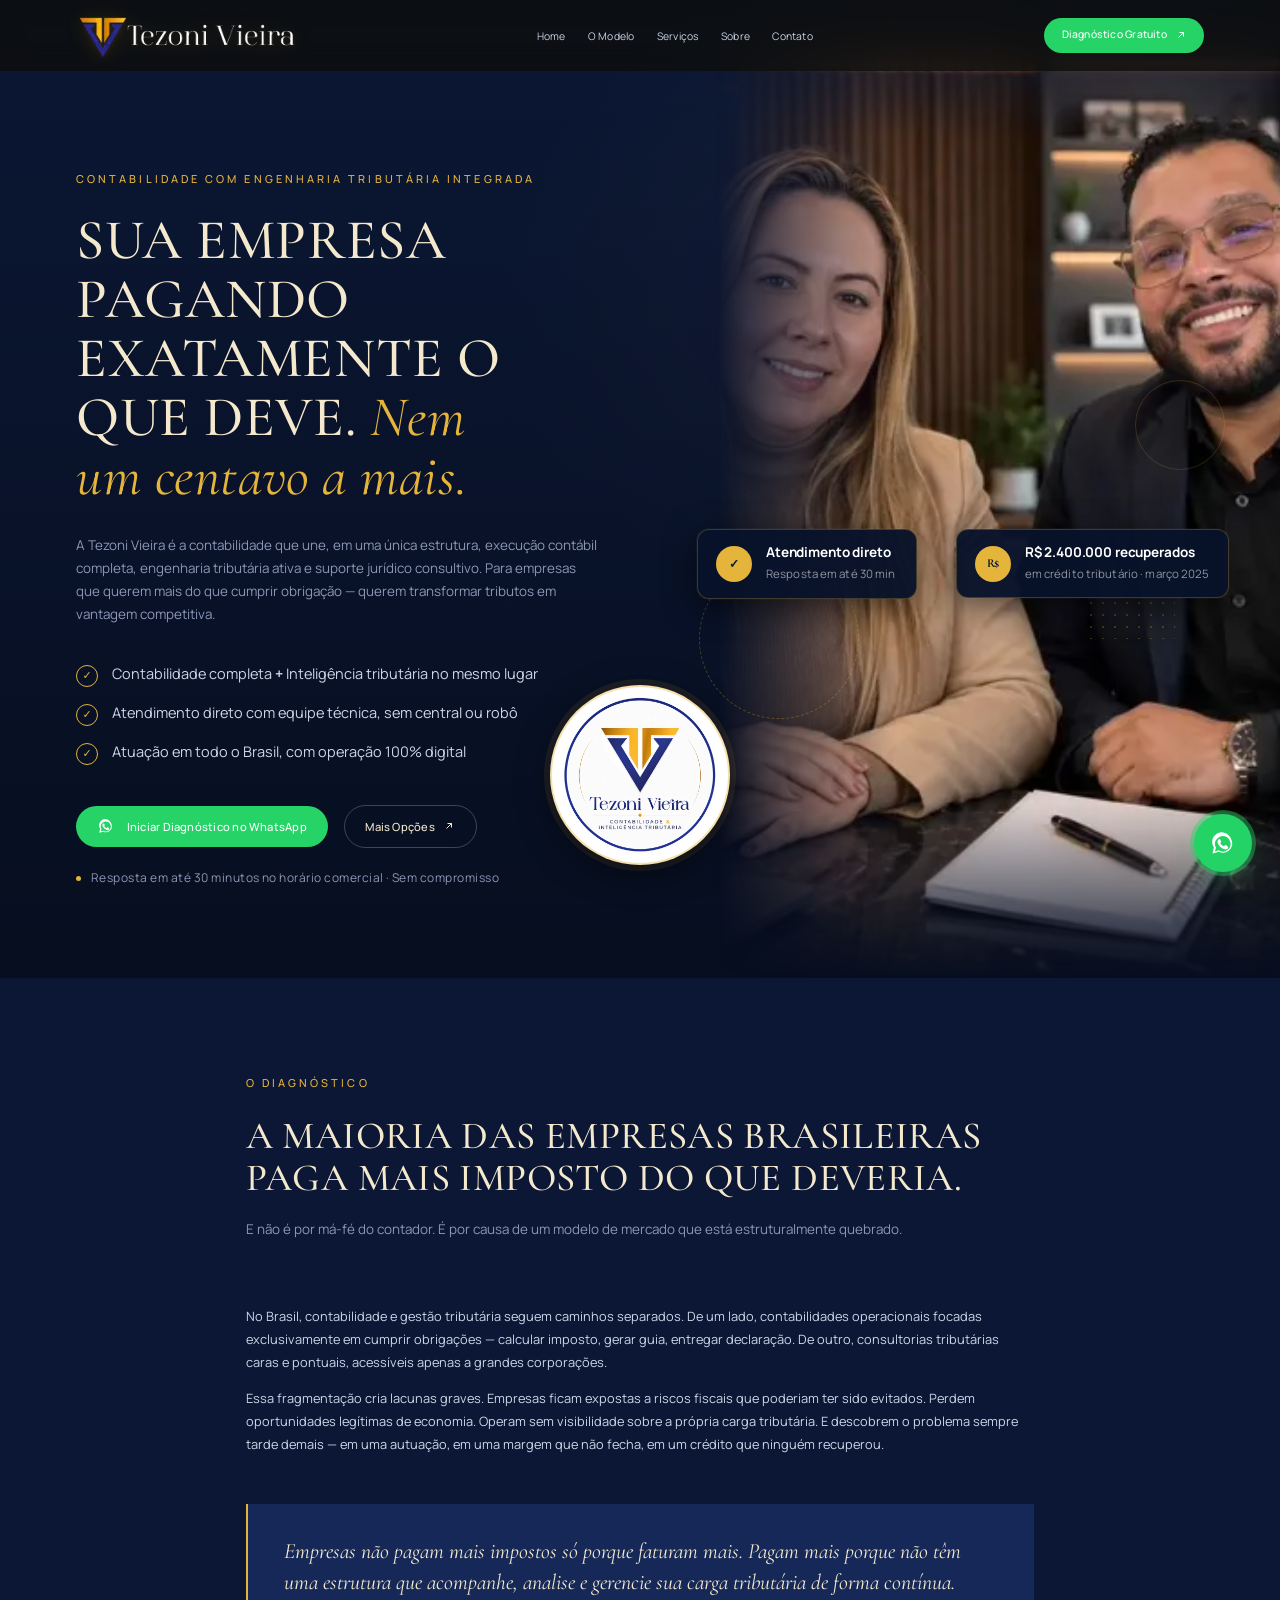
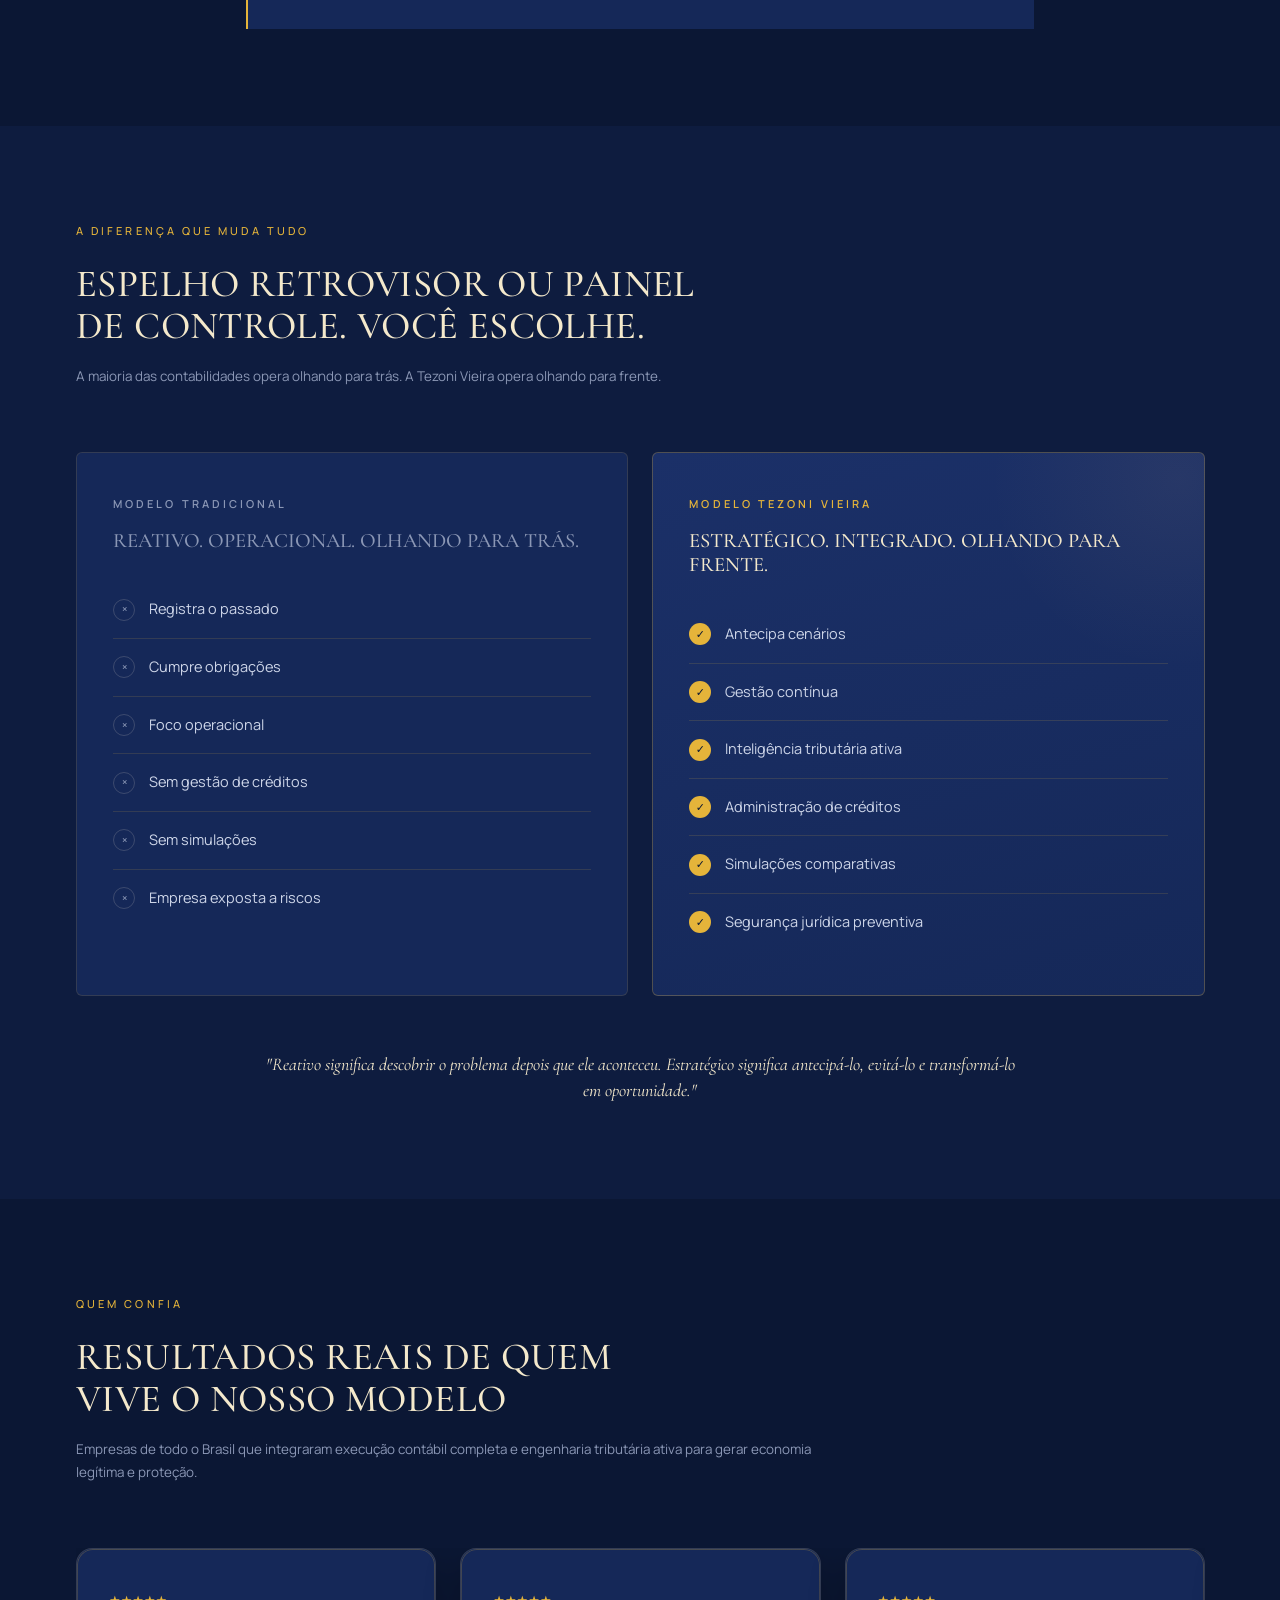
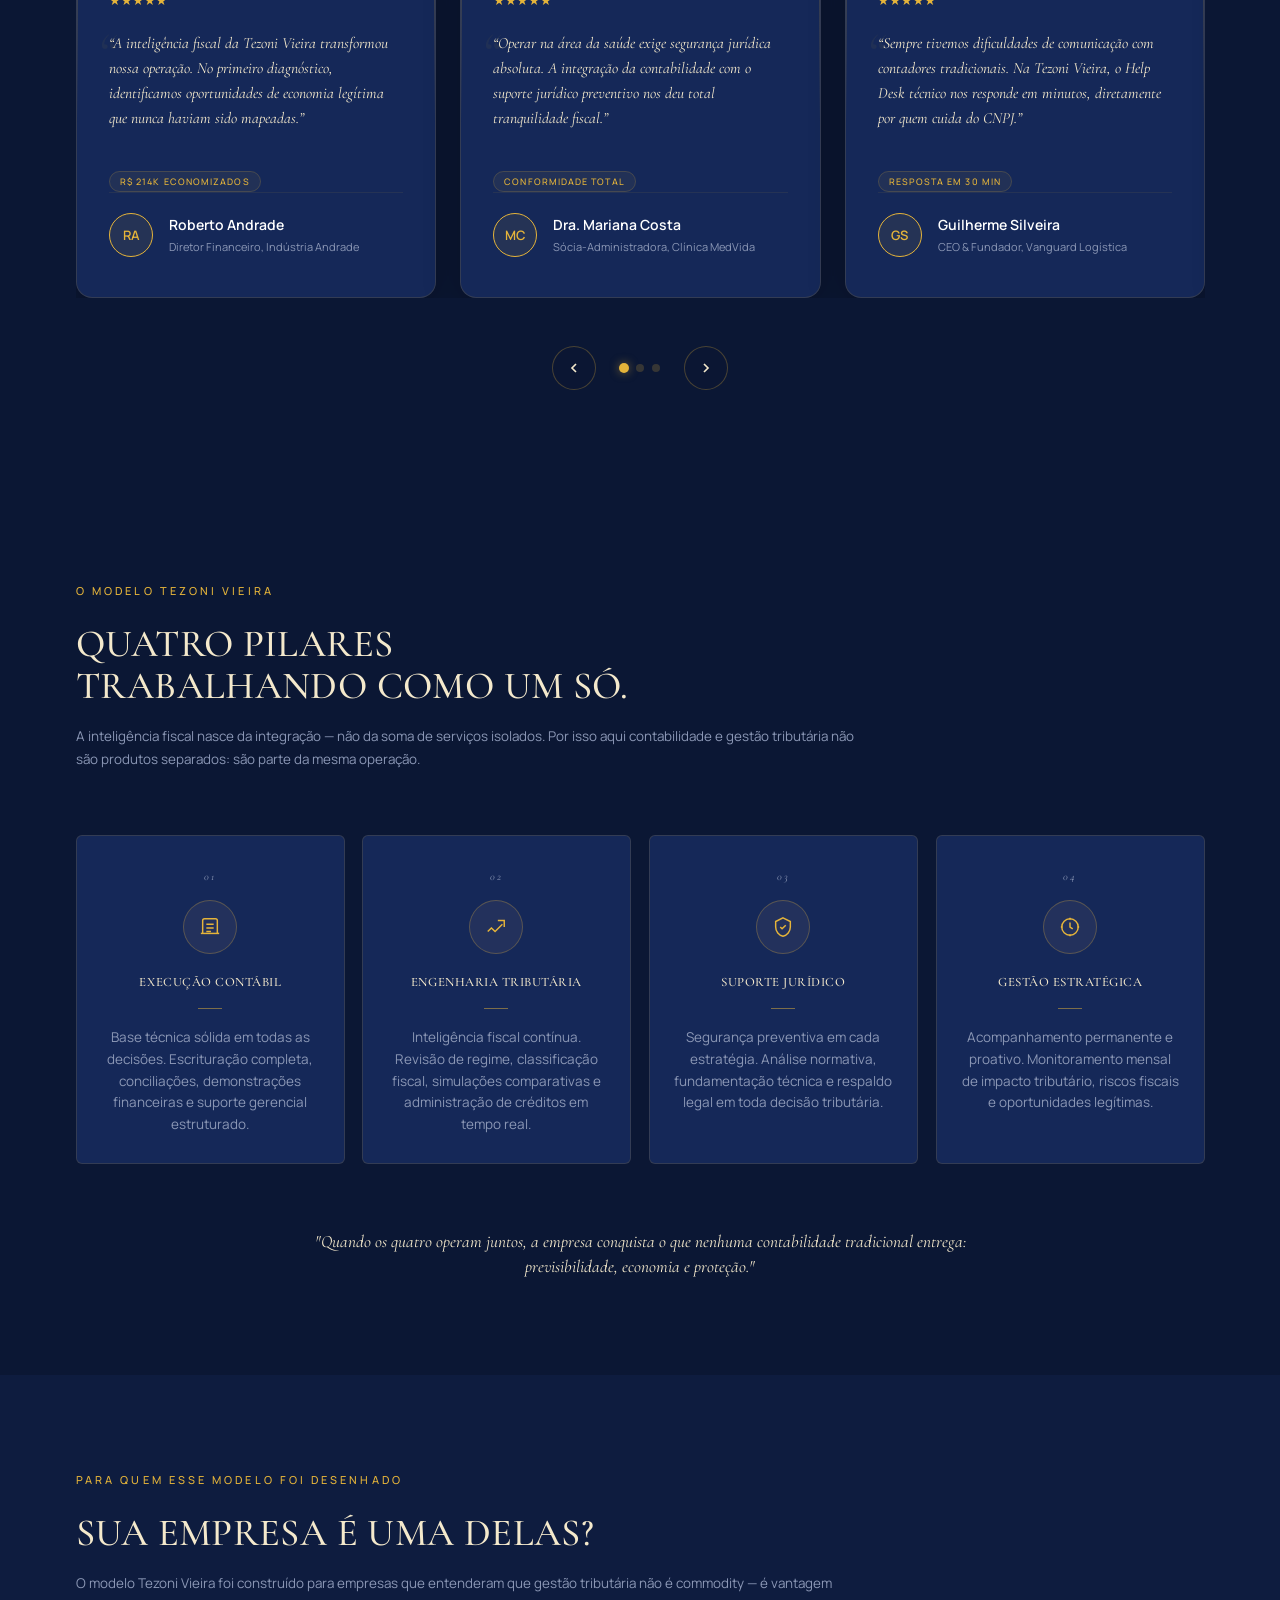
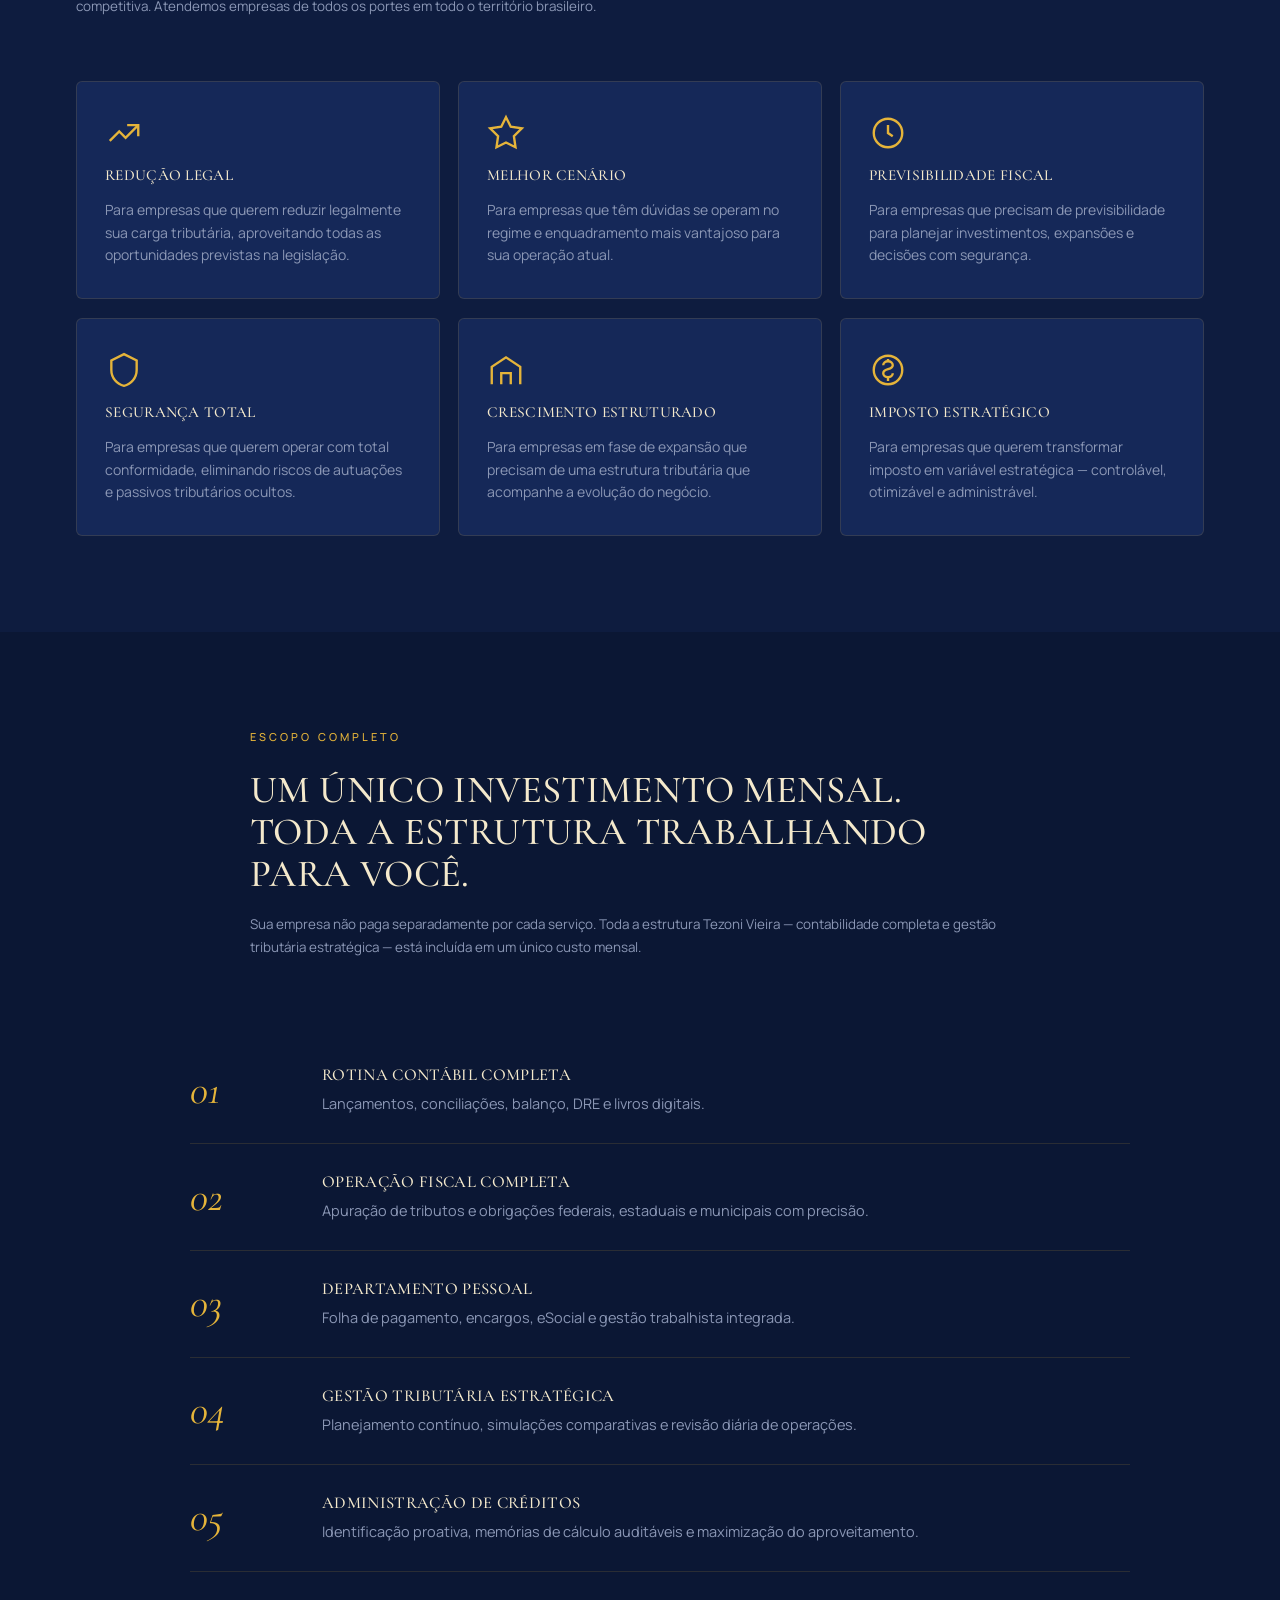
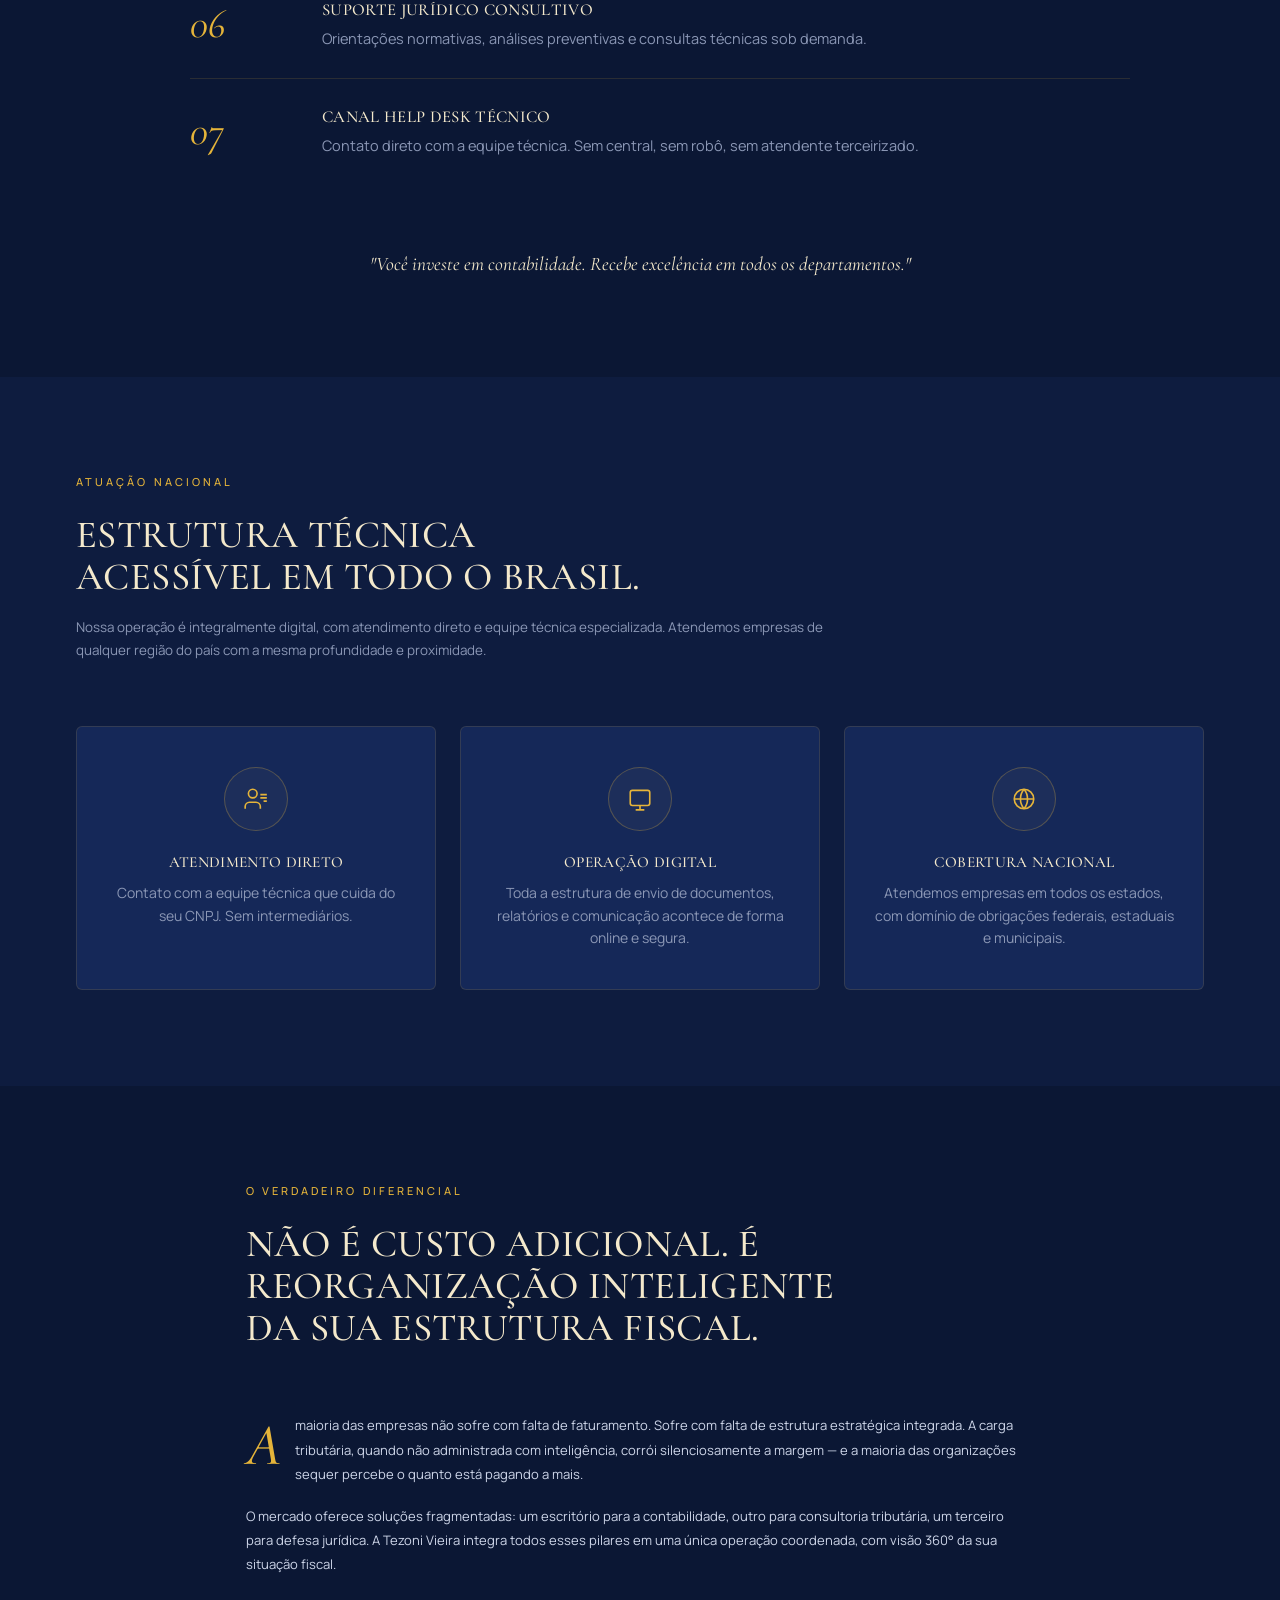
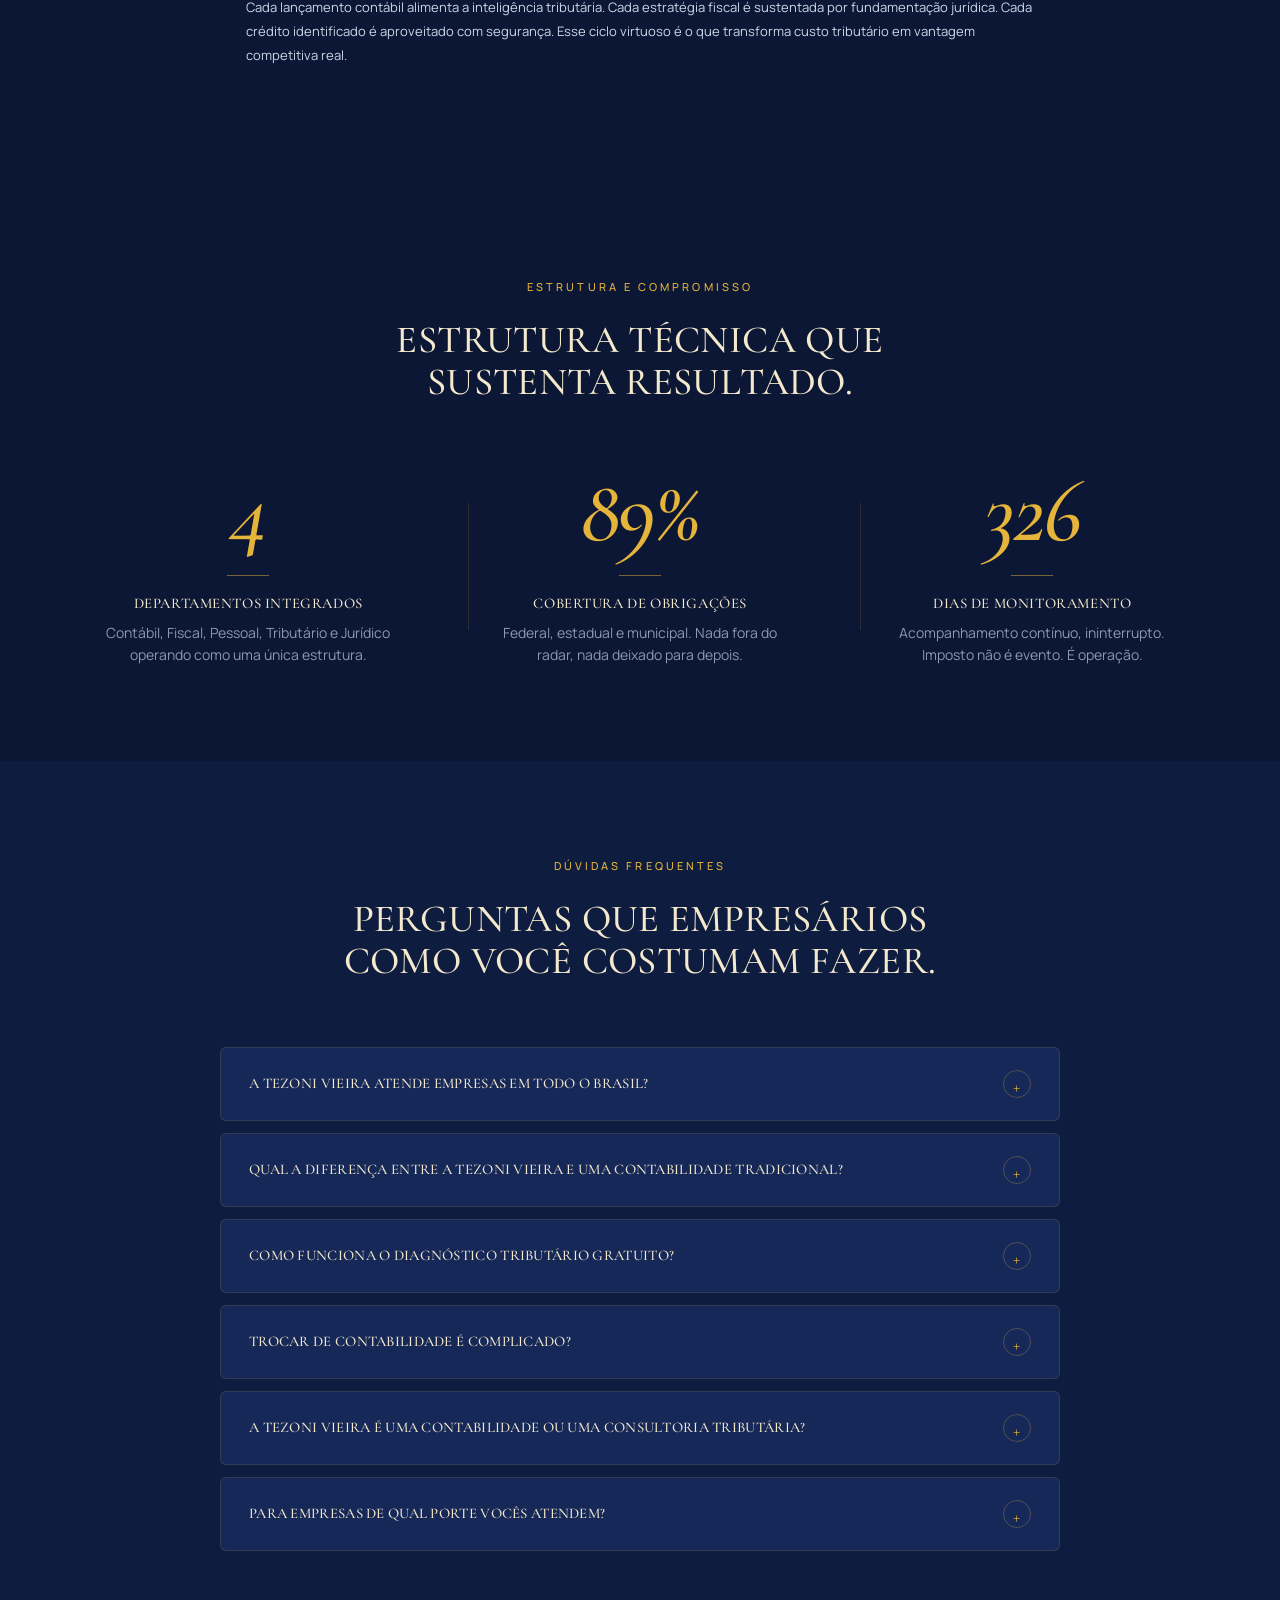
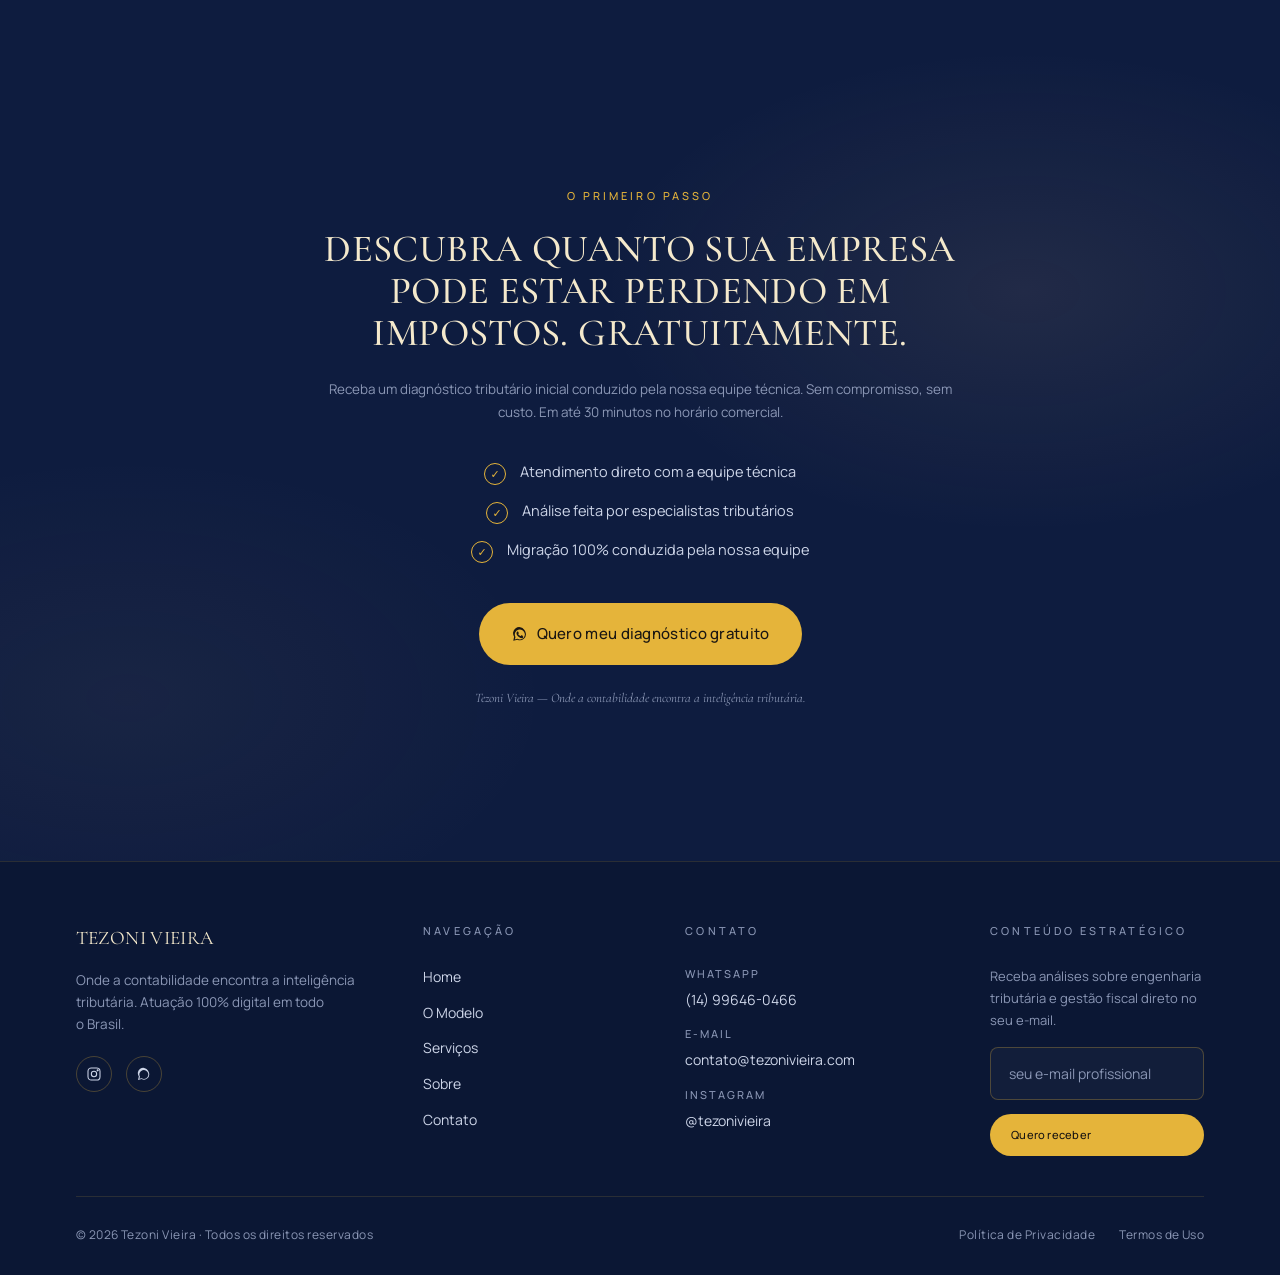
==== commit fa3bbc22: "Corrigir CLS e otimizar imagens para Lighthouse 95+ - Redimensionar hero (90KB→30KB) e logo (22KB→5K" ====
--- a/index.html
+++ b/index.html
@@ -15,8 +15,7 @@
 <link rel="preconnect" href="https://fonts.googleapis.com">
 <link rel="preconnect" href="https://fonts.gstatic.com" crossorigin>
 <link rel="preload" as="image" href="images/HERO.webp" fetchpriority="high">
-<link rel="preload" as="style" href="styles.css" onload="this.onload=null;this.rel='stylesheet'">
-<noscript><link rel="stylesheet" href="styles.css"></noscript>
+<link rel="stylesheet" href="styles.css">
 <link rel="preload" as="style" href="https://fonts.googleapis.com/css2?family=Cormorant+Garamond:ital,wght@0,400;0,500;0,600;0,700;1,400;1,500;1,600&family=Manrope:wght@400;500;600;700&display=swap" onload="this.onload=null;this.rel='stylesheet'" crossorigin>
 <noscript><link rel="stylesheet" href="https://fonts.googleapis.com/css2?family=Cormorant+Garamond:ital,wght@0,400;0,500;0,600;0,700;1,400;1,500;1,600&family=Manrope:wght@400;500;600;700&display=swap"></noscript>
 </head>
@@ -30,7 +29,7 @@
 <header class="site-header" id="siteHeader">
   <div class="container nav">
     <a class="brand brand-mark" href="index.html" aria-label="Tezoni Vieira">
-      <img src="images/logo_premium.webp" alt="Tezoni Vieira" class="brand-logo brand-logo-premium">
+      <img src="images/logo_premium.webp" alt="Tezoni Vieira" class="brand-logo brand-logo-premium" width="280" height="78">
     </a>
     <nav>
       <ul class="nav-links">
@@ -53,7 +52,7 @@
 
 <!-- ============== HERO ============== -->
 <section class="hero" id="hero">
-  <img class="photo" src="images/HERO.webp" alt="Equipe Tezoni Vieira" loading="eager" fetchpriority="high" decoding="async">
+  <img class="photo" src="images/HERO.webp" alt="Equipe Tezoni Vieira" loading="eager" fetchpriority="high" decoding="async" width="721" height="541">
   <div class="container hero-grid">
     <div class="hero-copy reveal">
       <span class="eyebrow">Contabilidade com engenharia tributária integrada</span>
--- a/styles.css
+++ b/styles.css
@@ -683,10 +683,11 @@
   .hero{padding:110px 0 60px}
   .hero-grid{grid-template-columns:1fr;gap:0}
   .hero .photo{
-    position:absolute;top:0;left:0;width:100%;height:100%;
-    object-fit:cover;object-position:center top;
+    position:absolute;top:60px;left:0;width:100%;height:auto;
+    object-fit:contain;object-position:center top;
     opacity:0.35;z-index:0;
-    mask-image:none;-webkit-mask-image:none;
+    -webkit-mask-image:linear-gradient(to bottom, black 50%, transparent 100%);
+    mask-image:linear-gradient(to bottom, black 50%, transparent 100%);
   }
   .hero::before{
     background:linear-gradient(180deg, rgba(10,15,30,0.55) 0%, rgba(10,15,30,0.75) 100%);
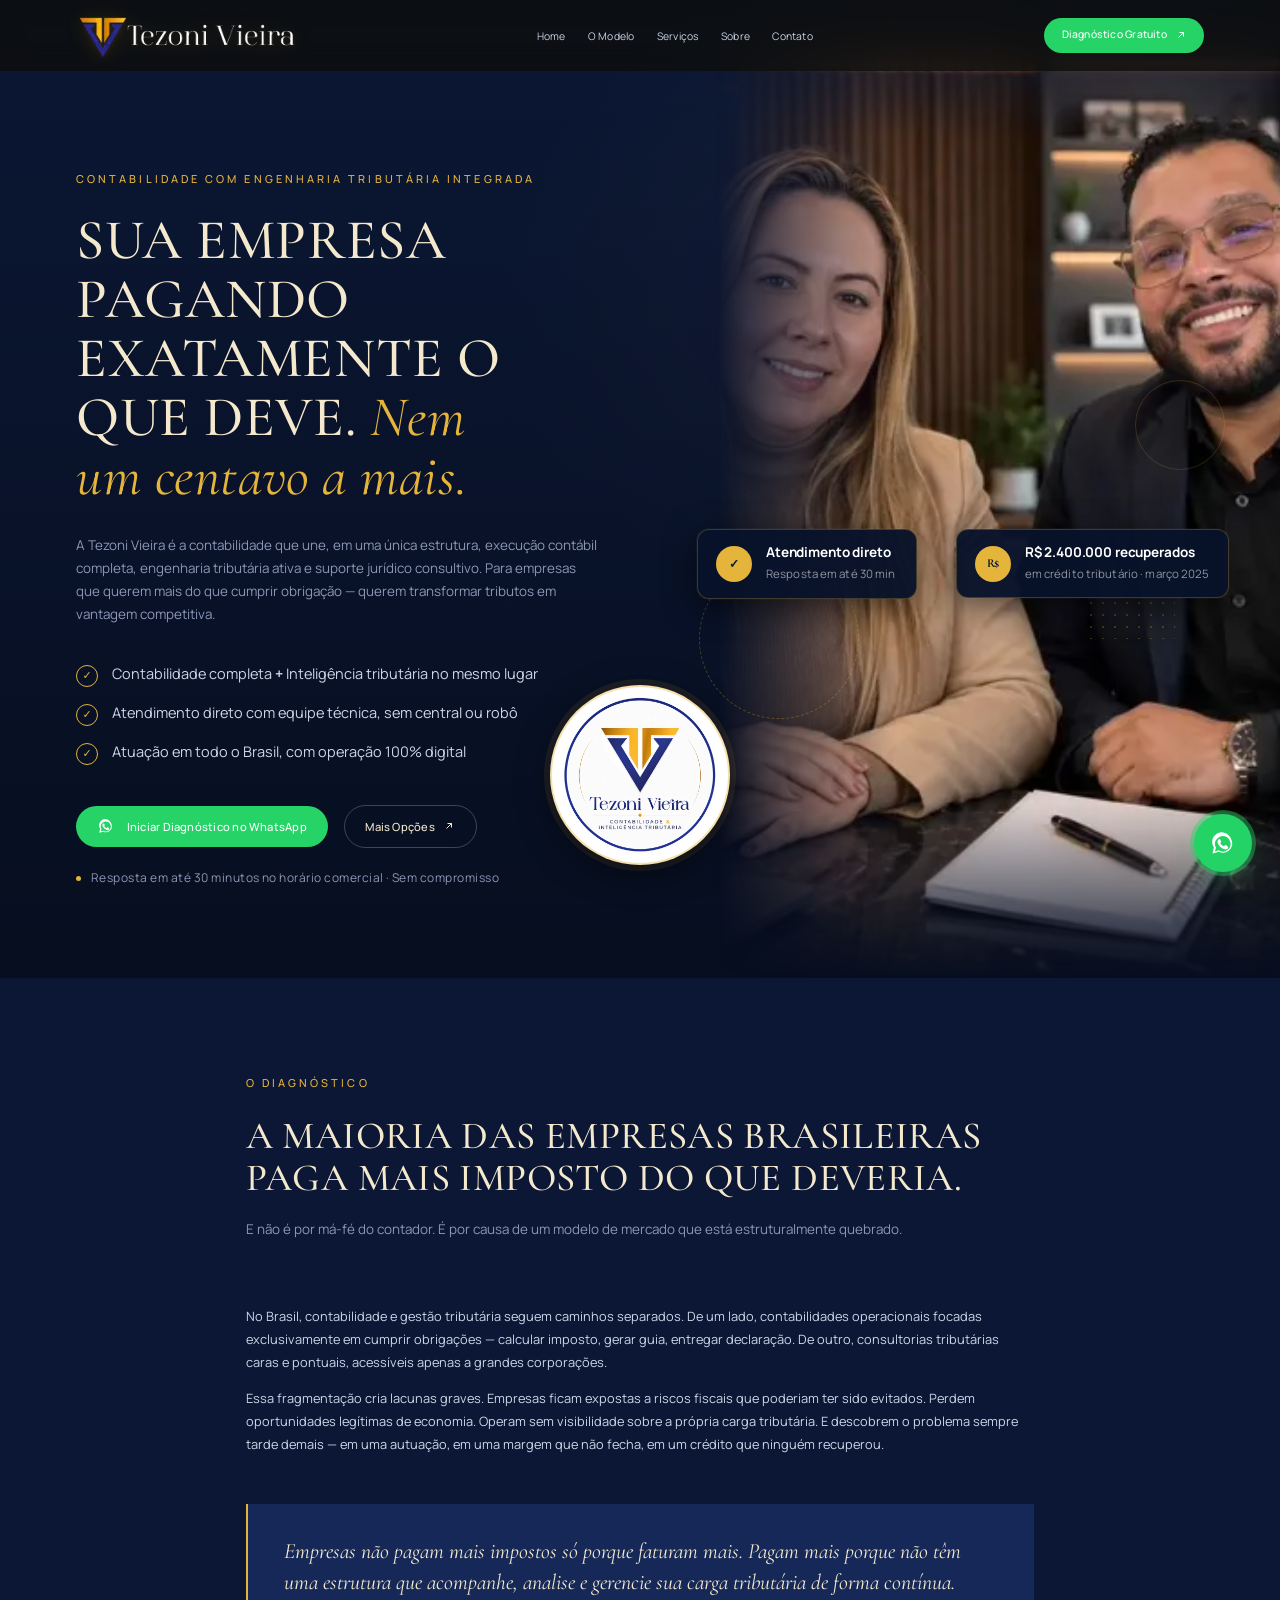
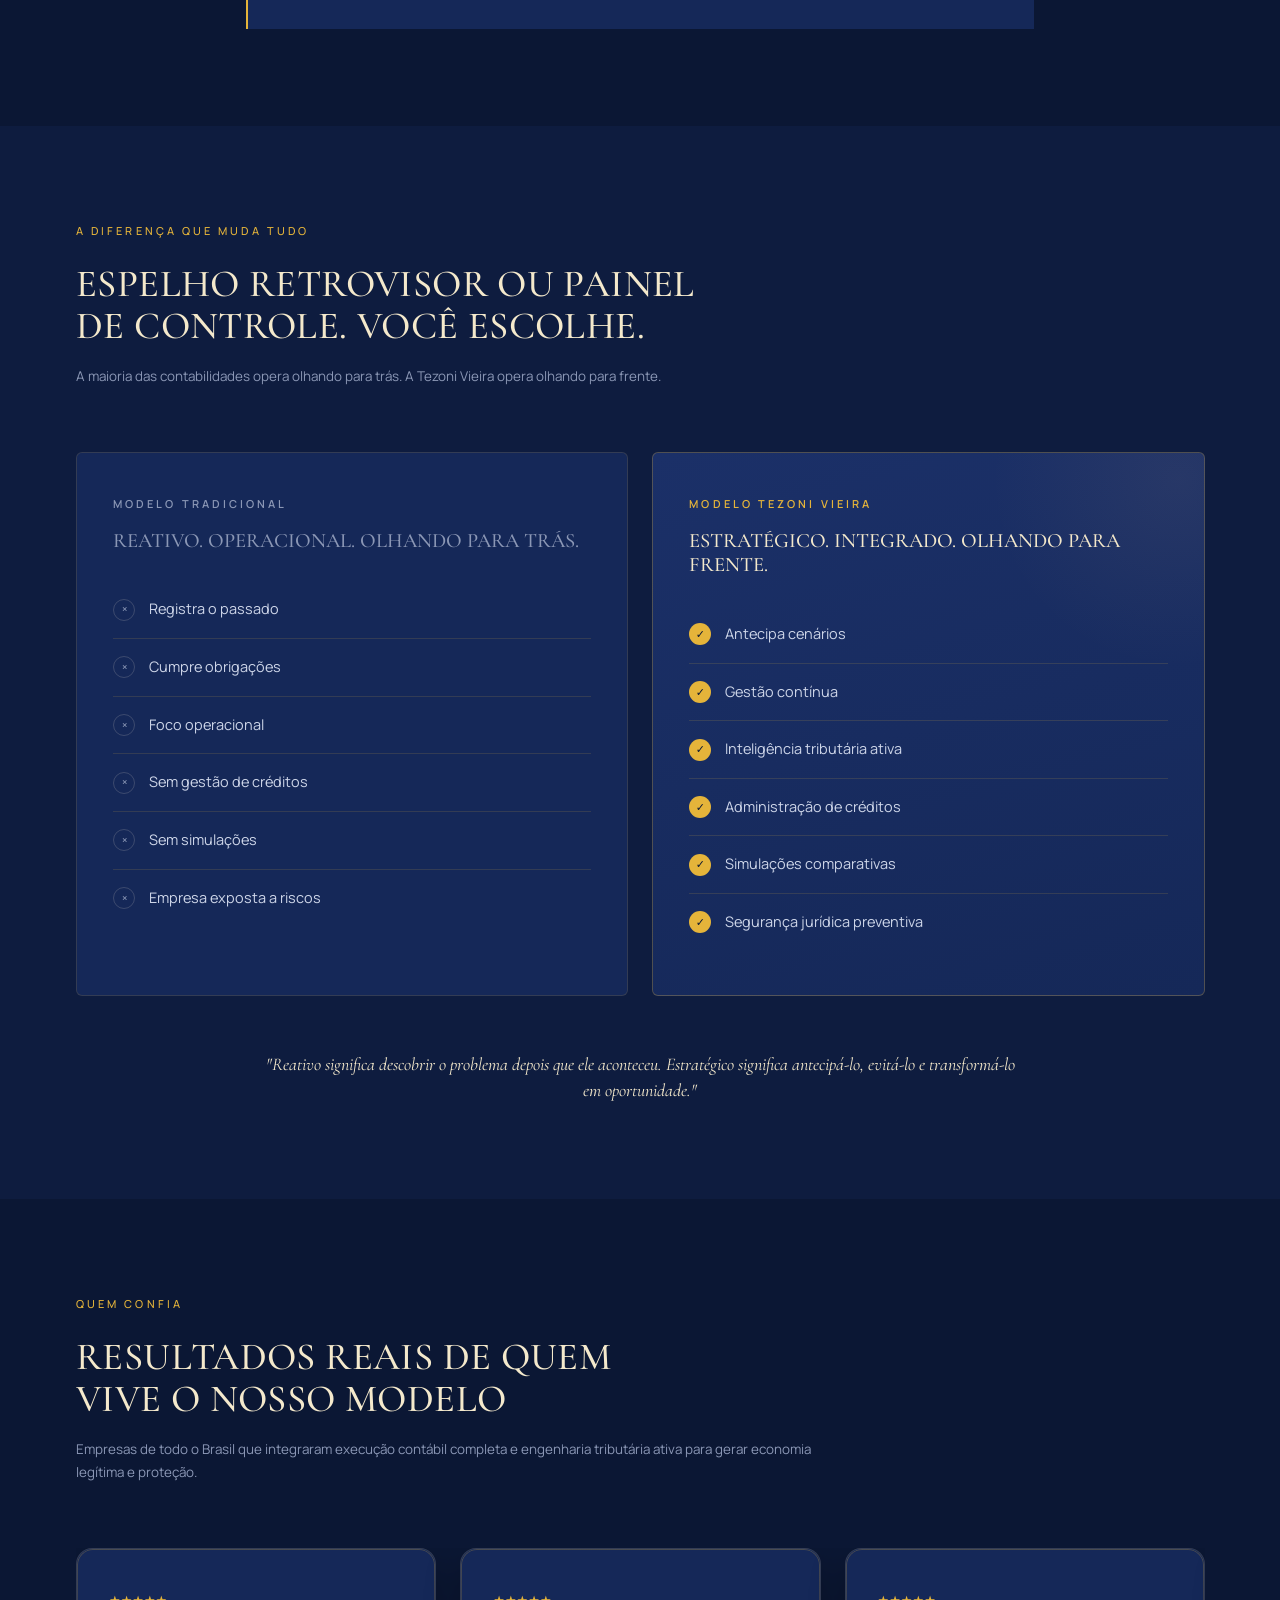
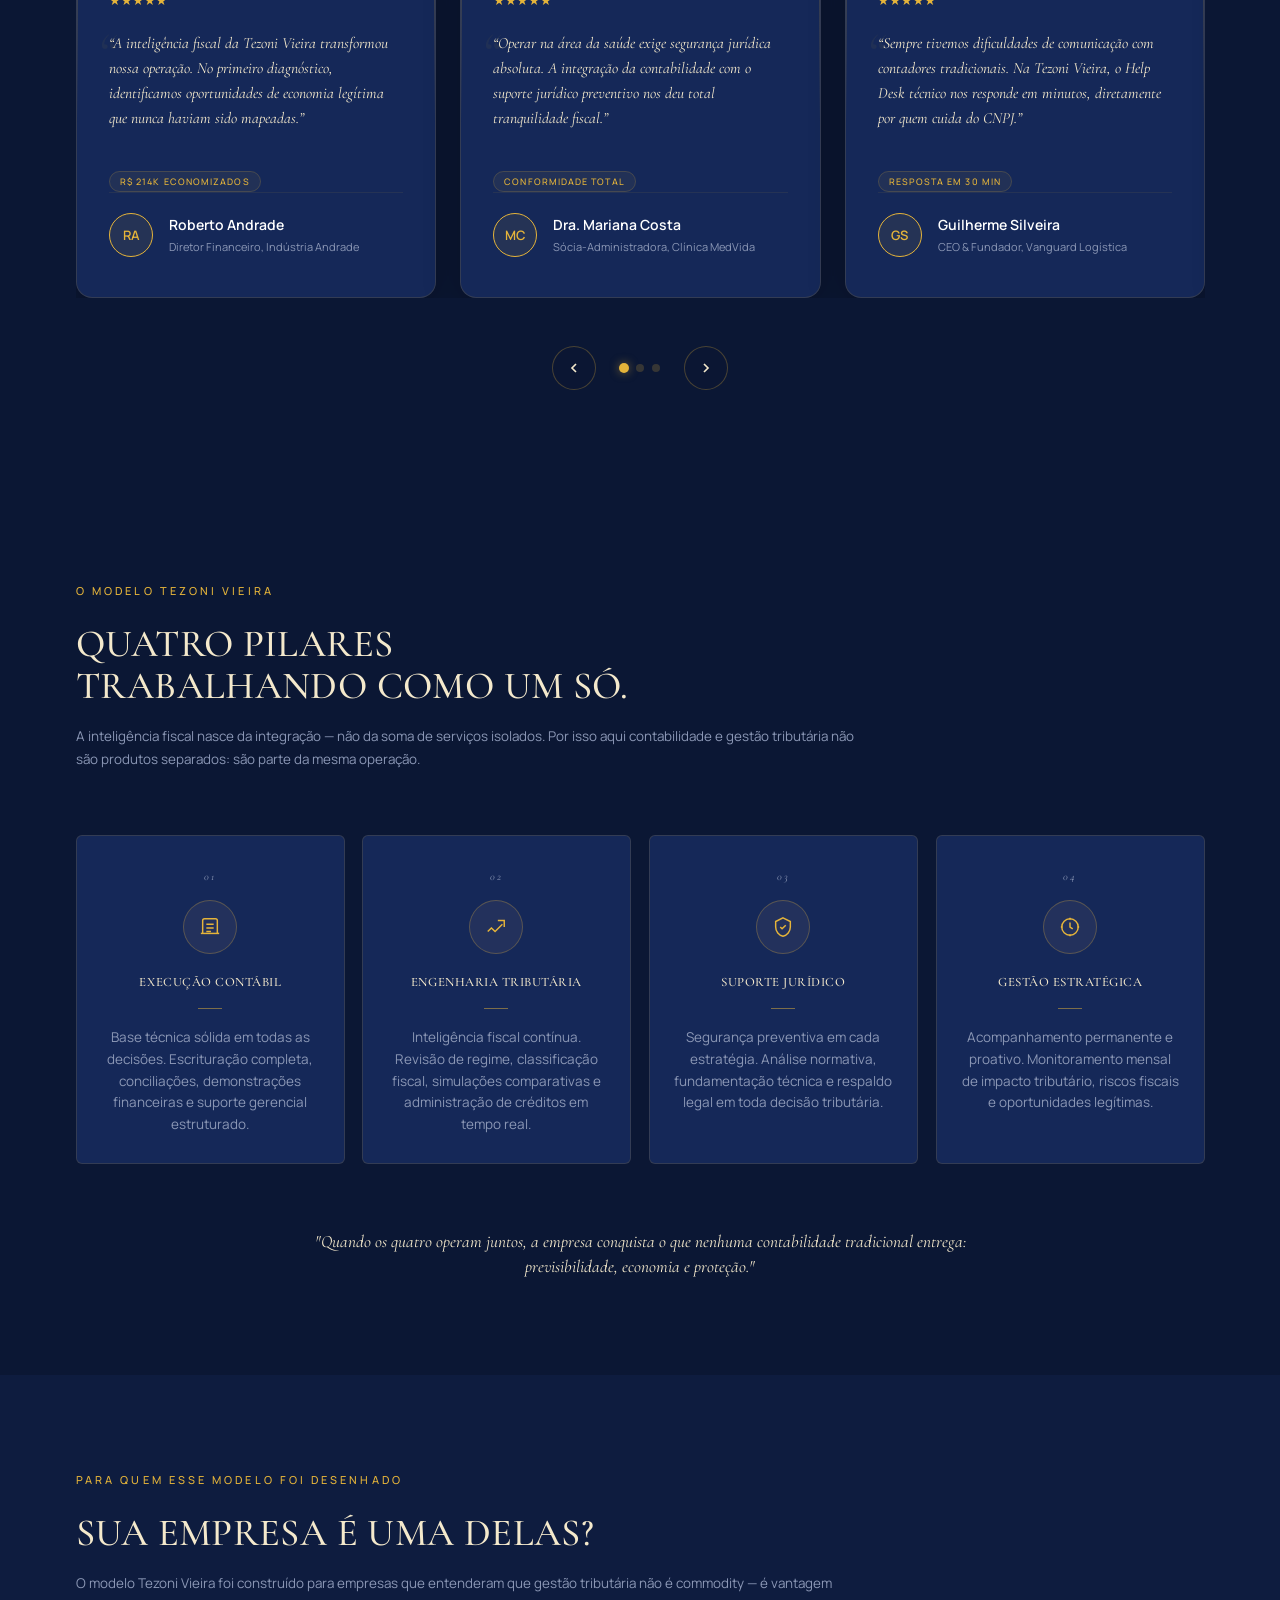
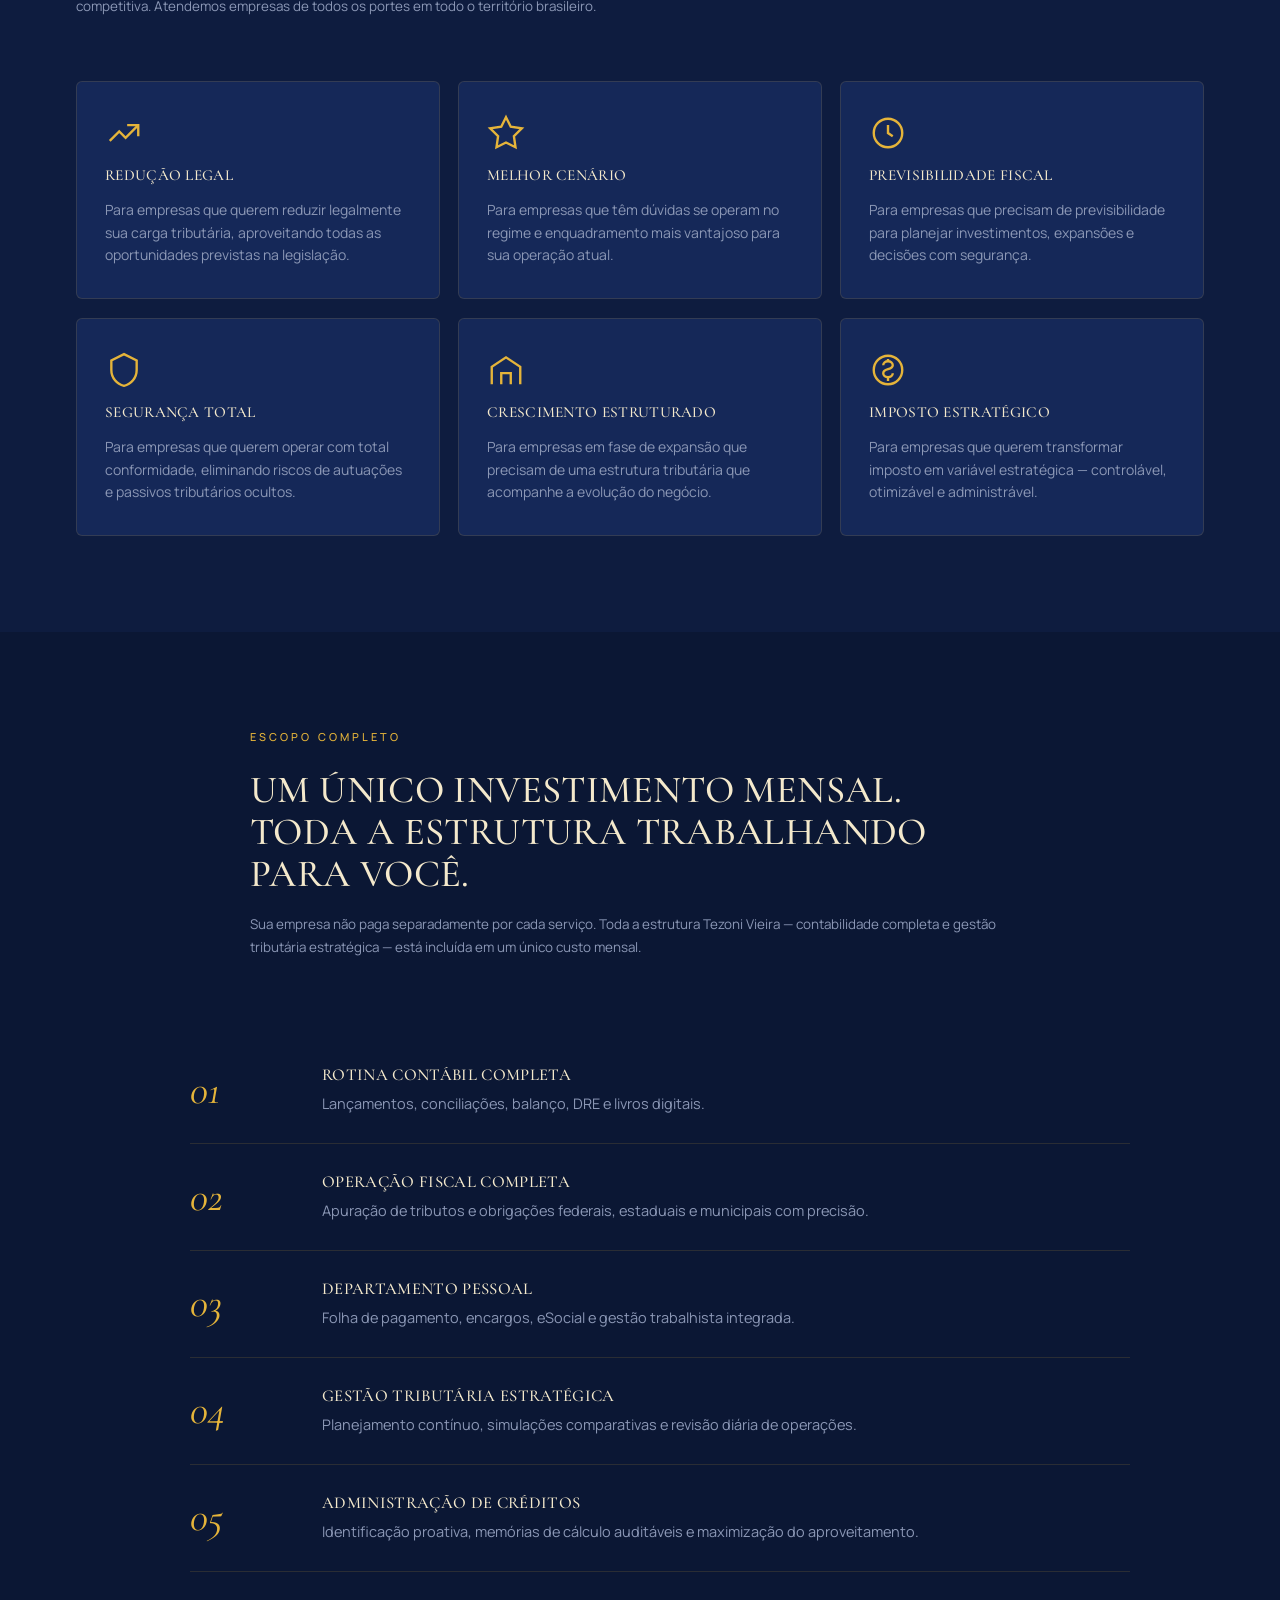
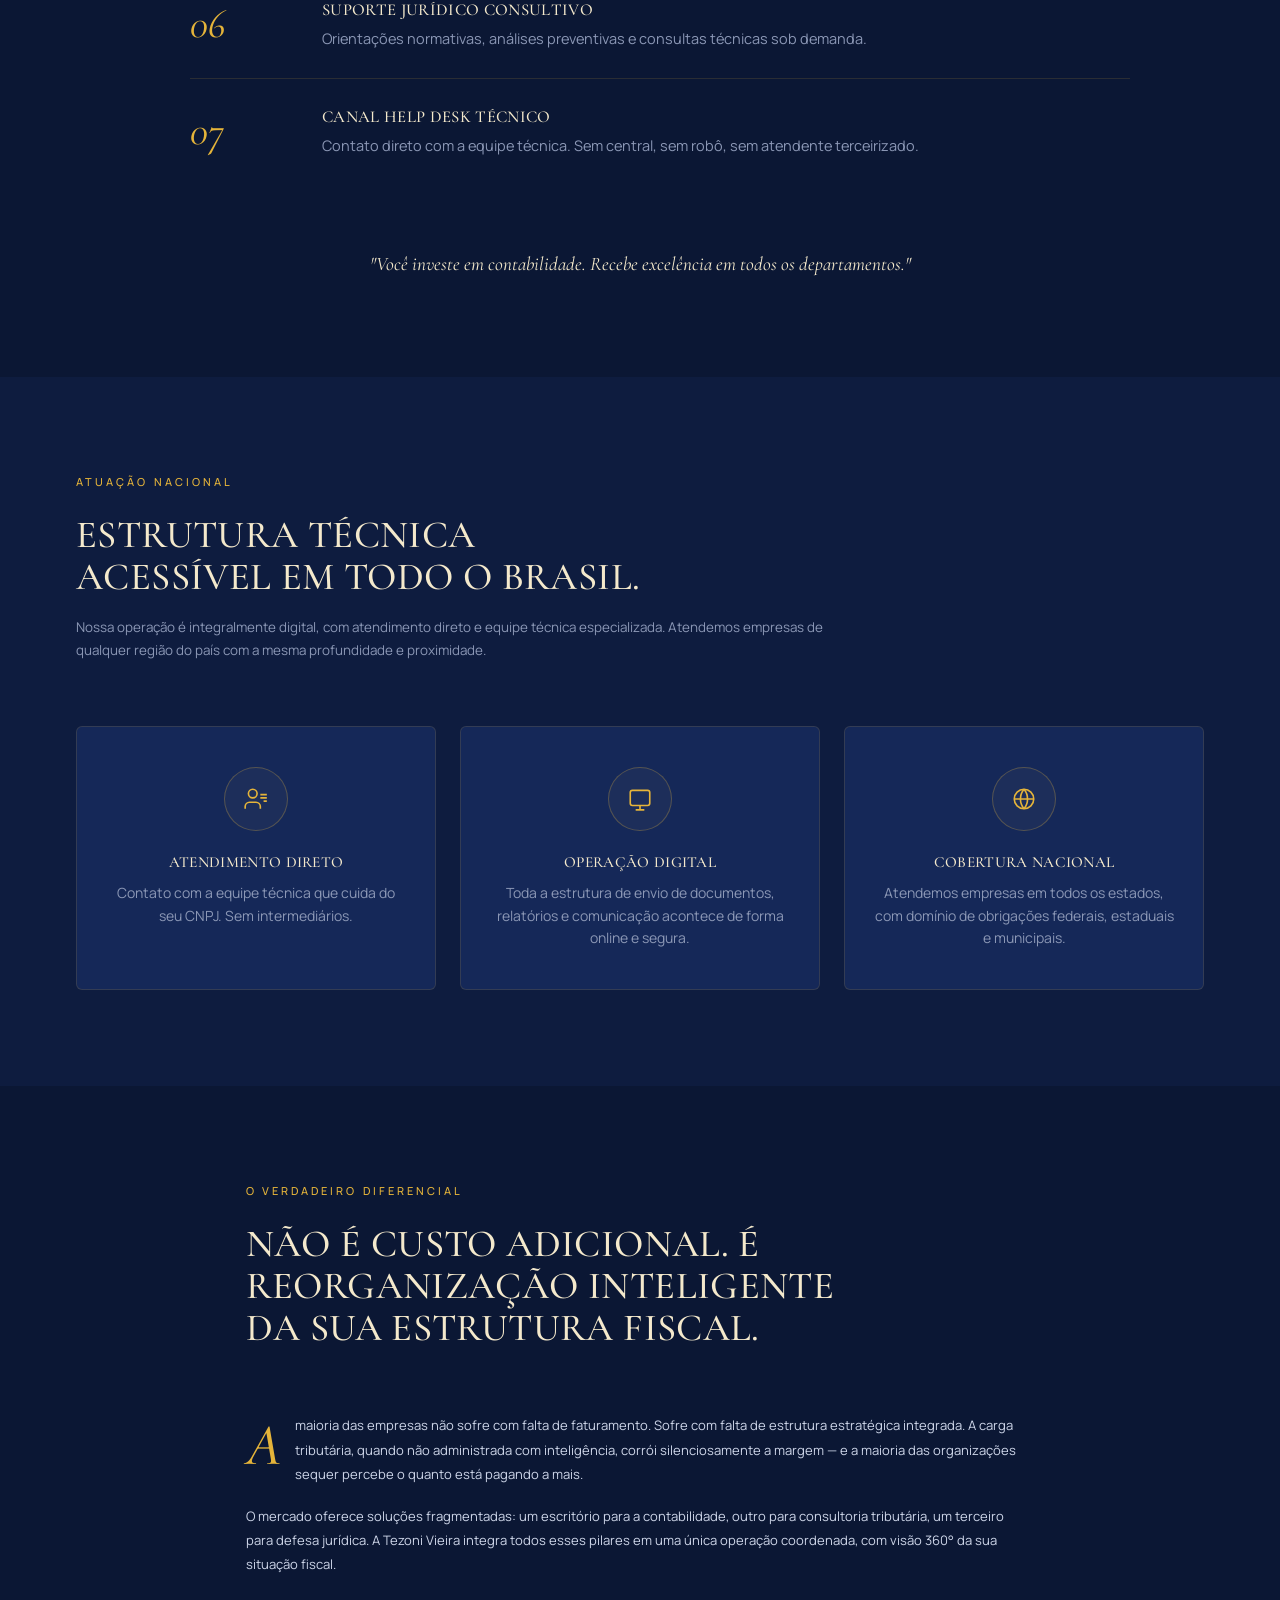
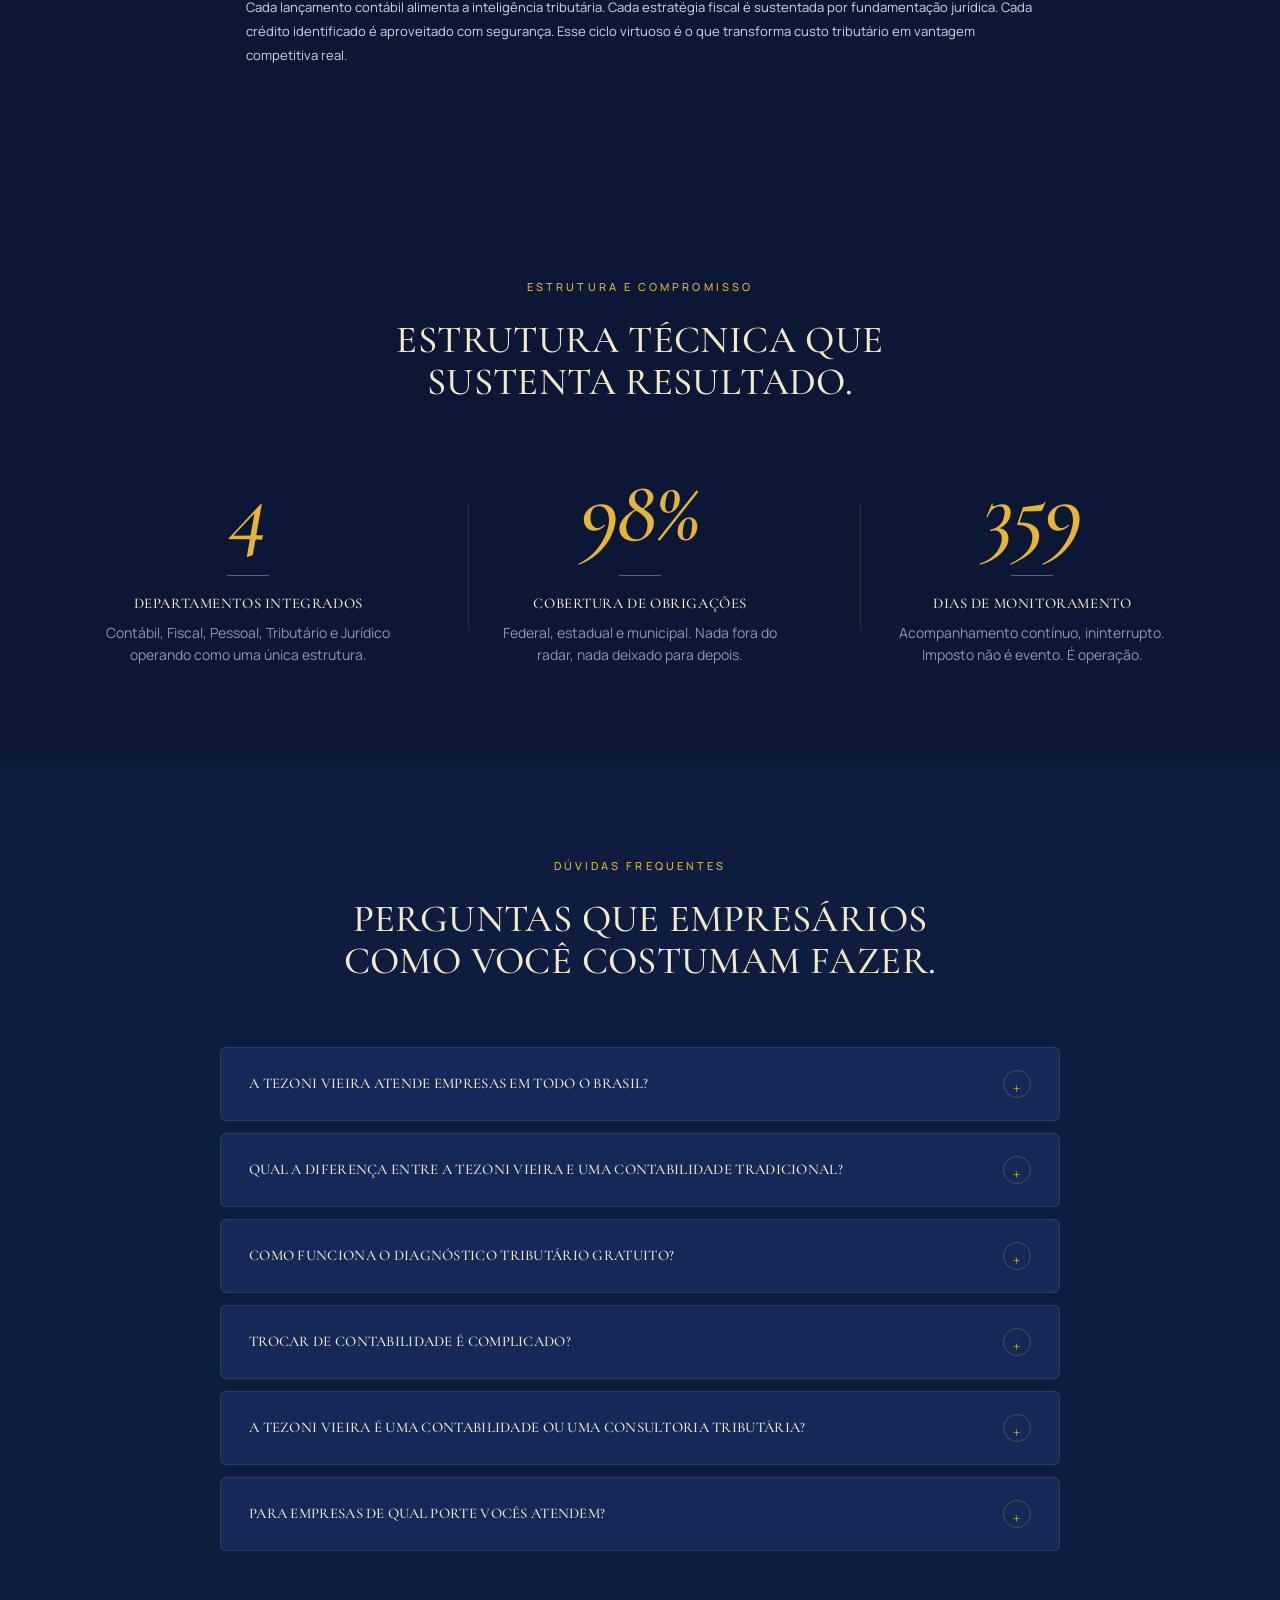
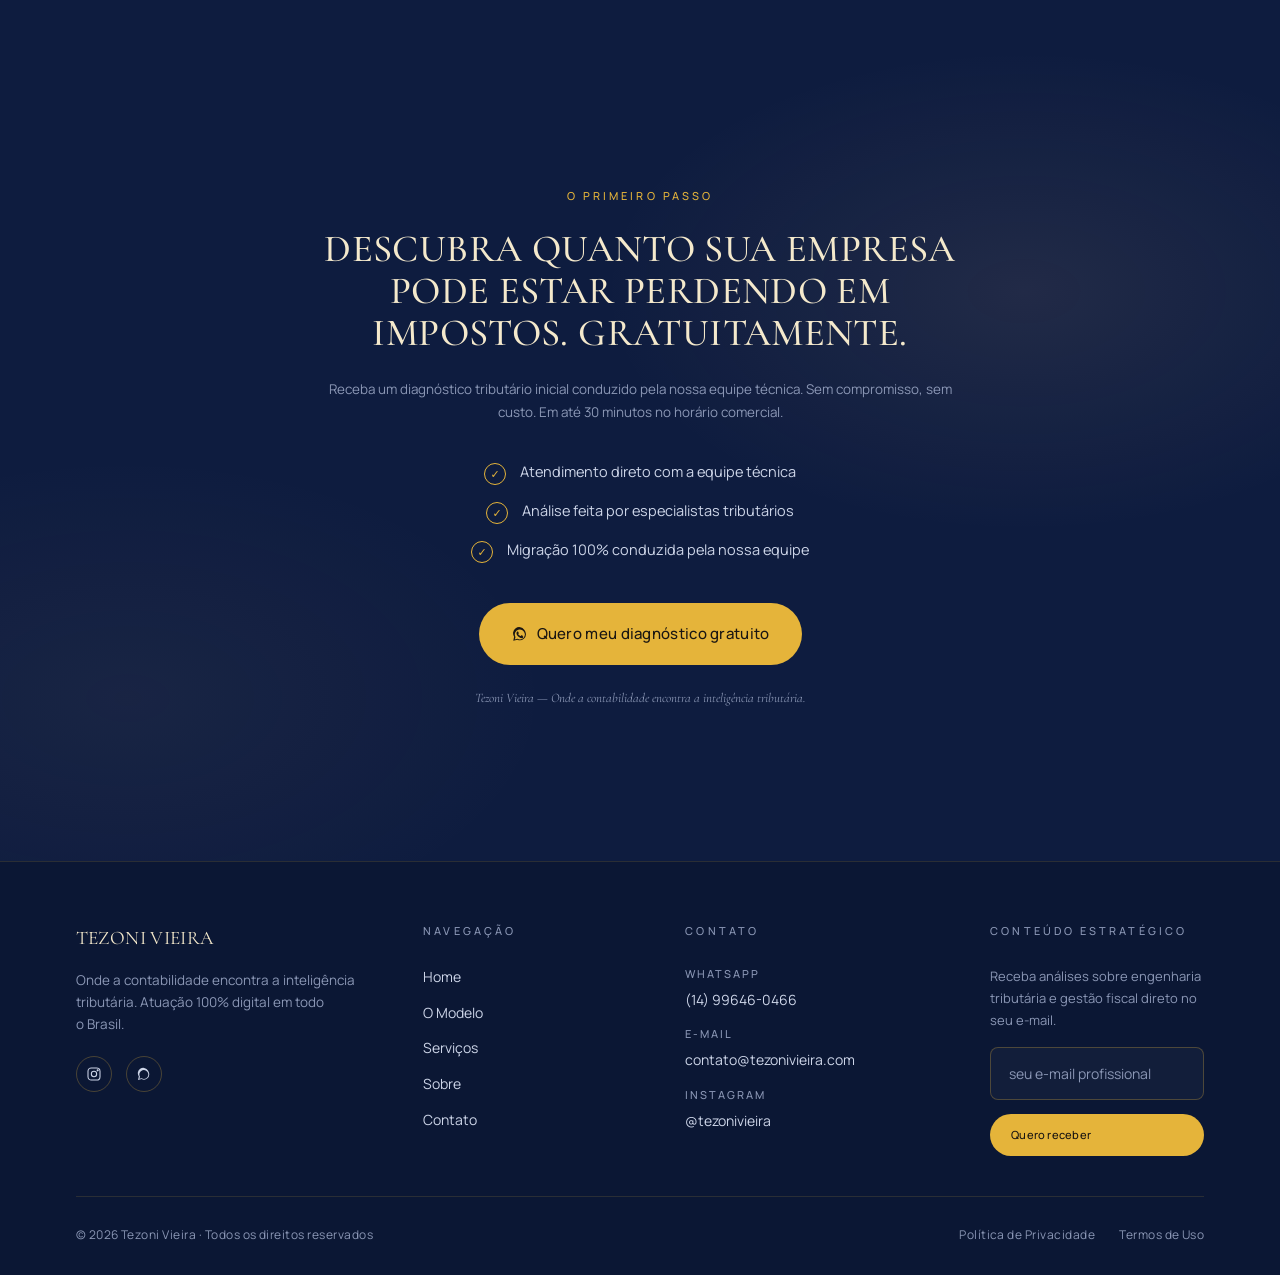
==== commit 3b91ec3c: "Otimizar LCP: defer GTM e redimensionar imagens - GTM movido do head para antes do body com delay de" ====
--- a/index.html
+++ b/index.html
@@ -1,13 +1,6 @@
 <!doctype html>
 <html lang="pt-BR">
 <head>
-<!-- Google Tag Manager -->
-<script>(function(w,d,s,l,i){w[l]=w[l]||[];w[l].push({'gtm.start':
-new Date().getTime(),event:'gtm.js'});var f=d.getElementsByTagName(s)[0],
-j=d.createElement(s),dl=l!='dataLayer'?'&l='+l:'';j.async=true;j.src=
-'https://www.googletagmanager.com/gtm.js?id='+i+dl;f.parentNode.insertBefore(j,f);
-})(window,document,'script','dataLayer','GTM-M9VPGPZN');</script>
-<!-- End Google Tag Manager -->
 <meta charset="utf-8">
 <meta name="viewport" content="width=device-width,initial-scale=1">
 <title>Tezoni Vieira | Contabilidade com Inteligência Tributária</title>
@@ -743,5 +736,12 @@
   }
 </script>
 
+<!-- Google Tag Manager (carregado após renderização) -->
+<script>setTimeout(function(){(function(w,d,s,l,i){w[l]=w[l]||[];w[l].push({'gtm.start':
+new Date().getTime(),event:'gtm.js'});var f=d.getElementsByTagName(s)[0],
+j=d.createElement(s),dl=l!='dataLayer'?'&l='+l:'';j.async=true;j.src=
+'https://www.googletagmanager.com/gtm.js?id='+i+dl;f.parentNode.insertBefore(j,f);
+})(window,document,'script','dataLayer','GTM-M9VPGPZN');},2000);</script>
+
 </body>
 </html>
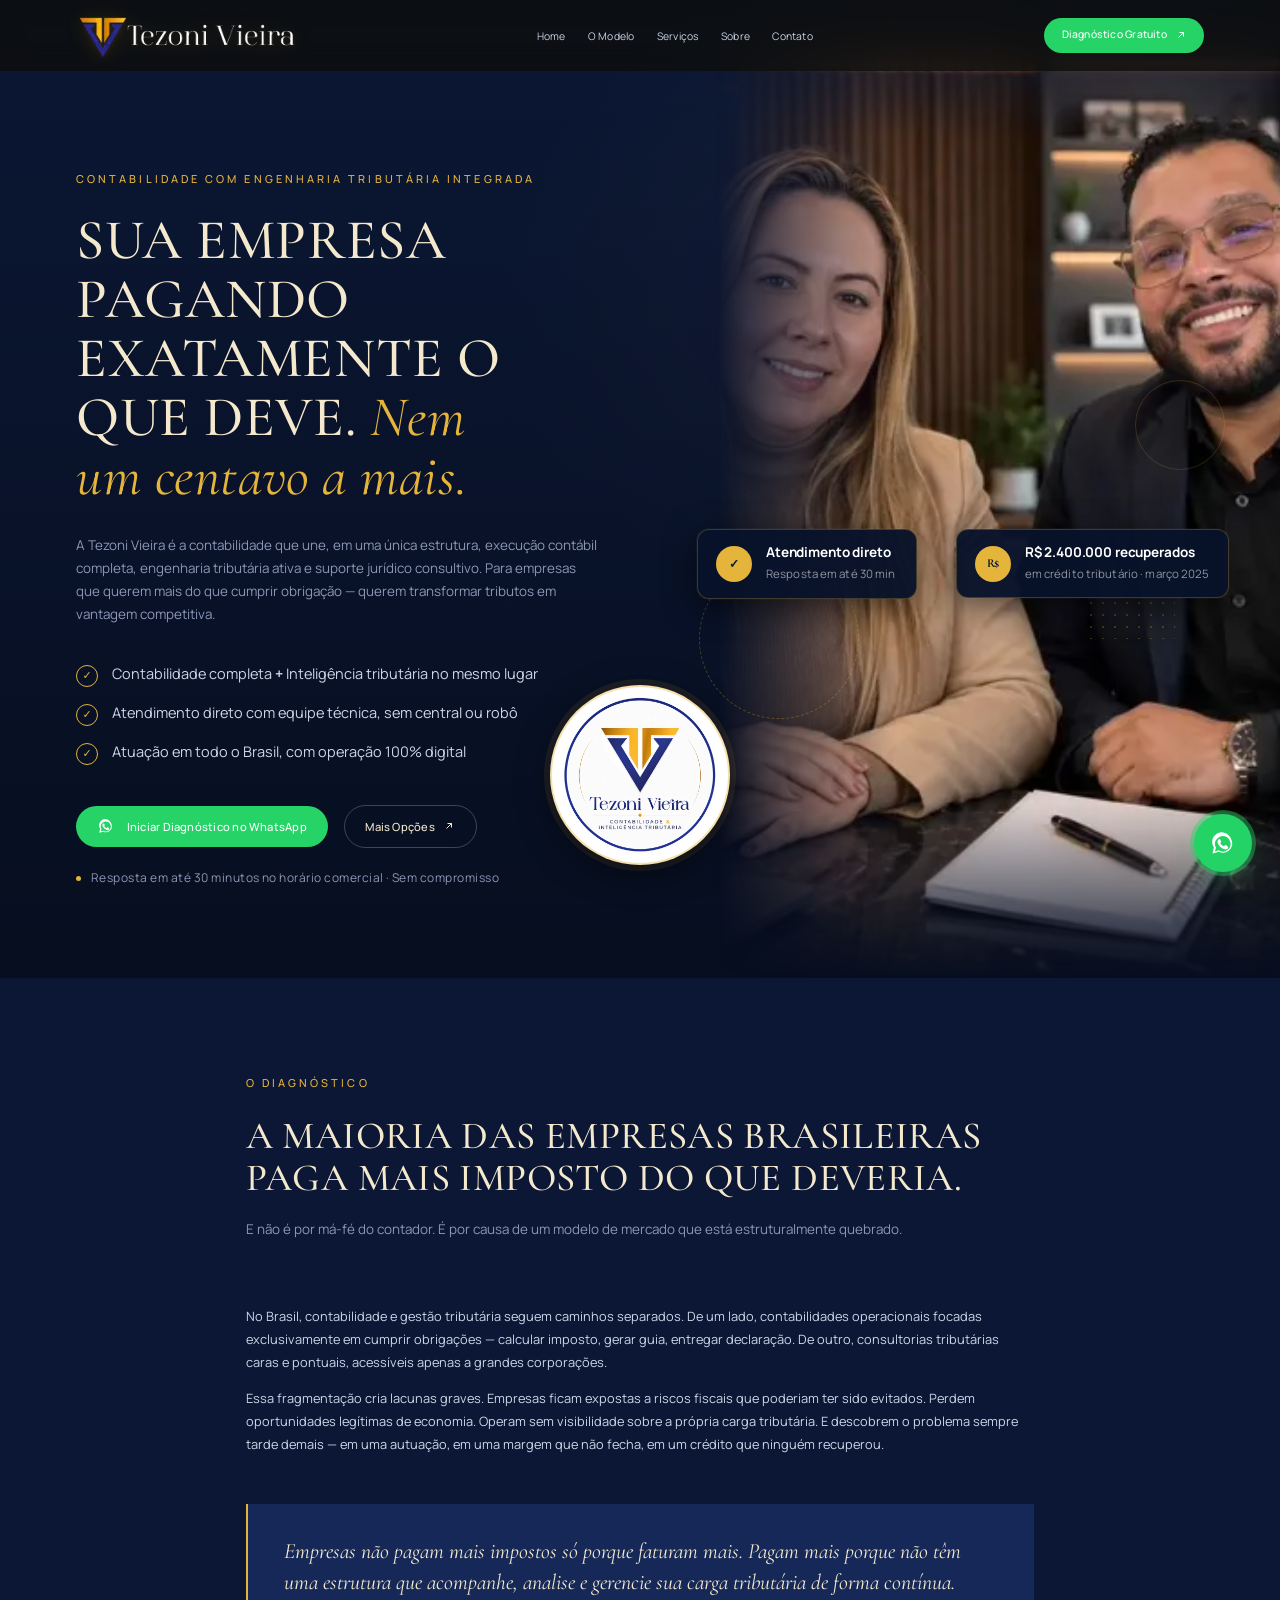
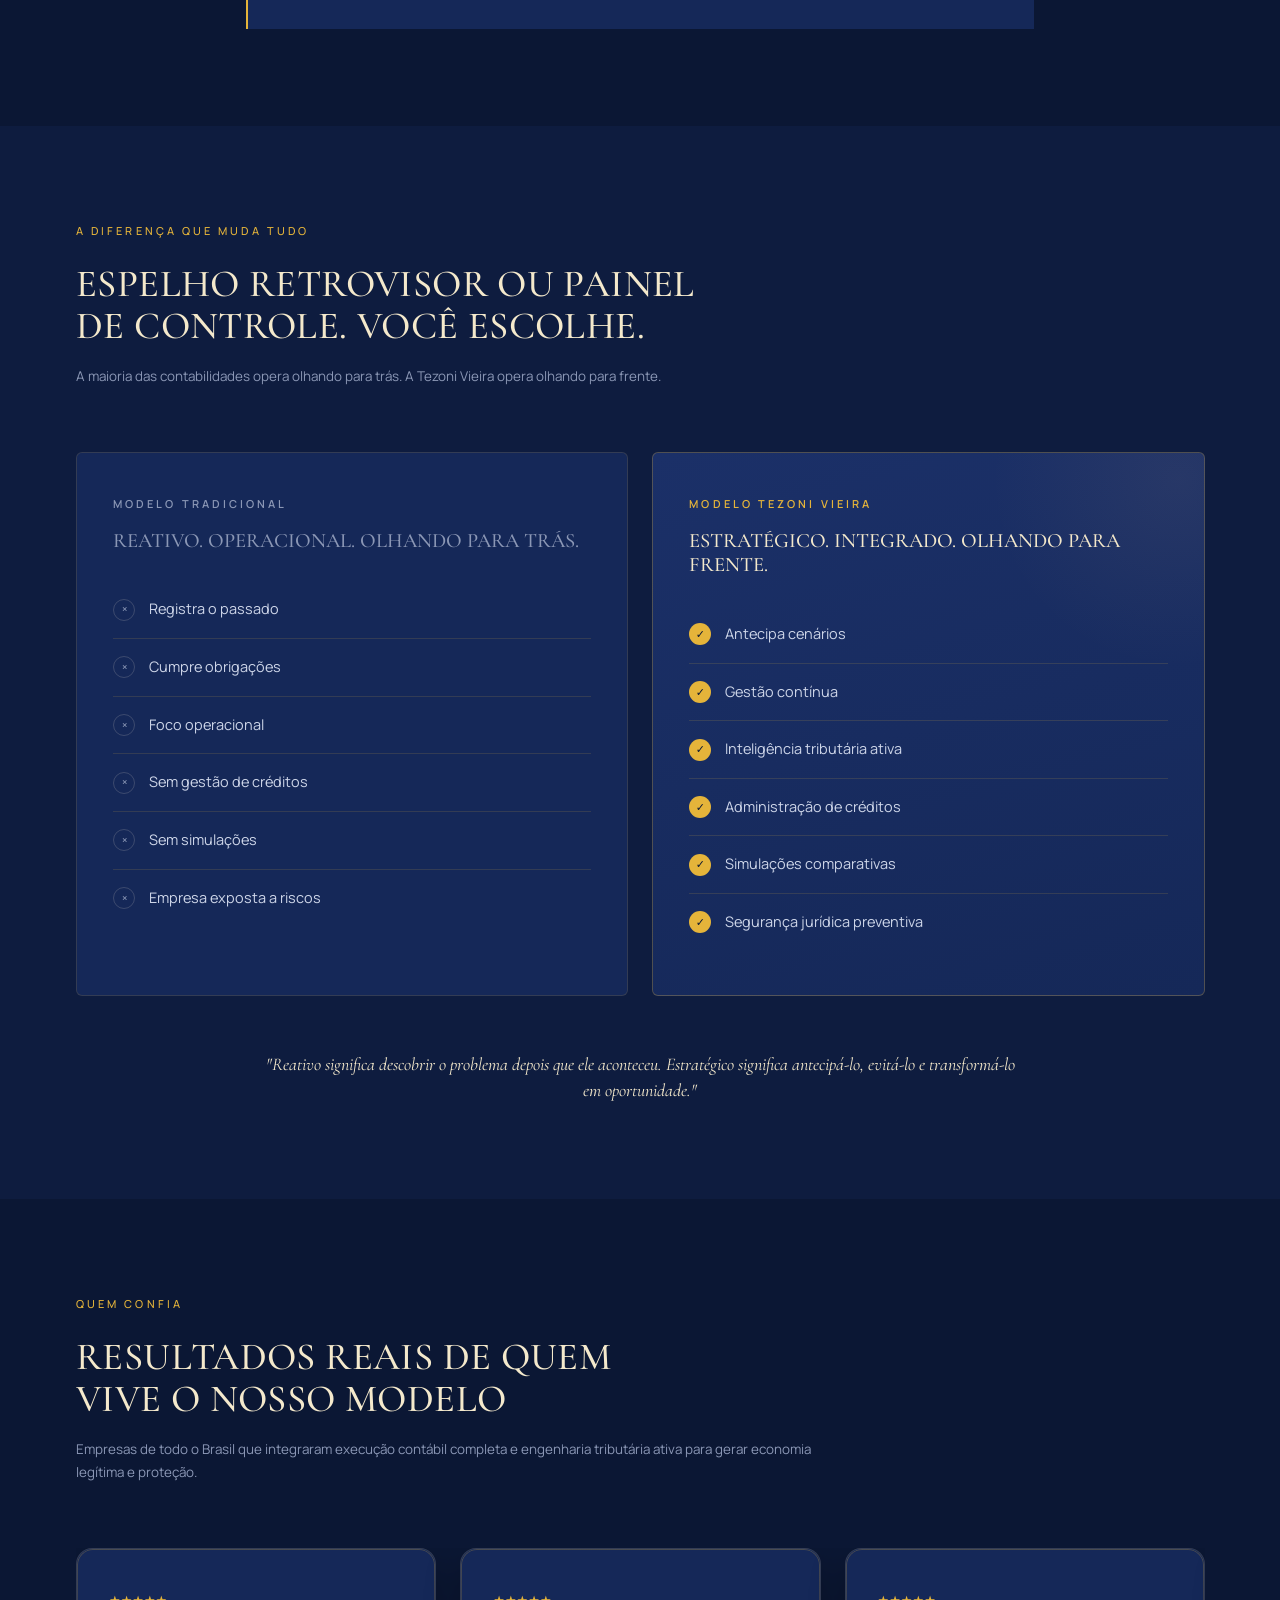
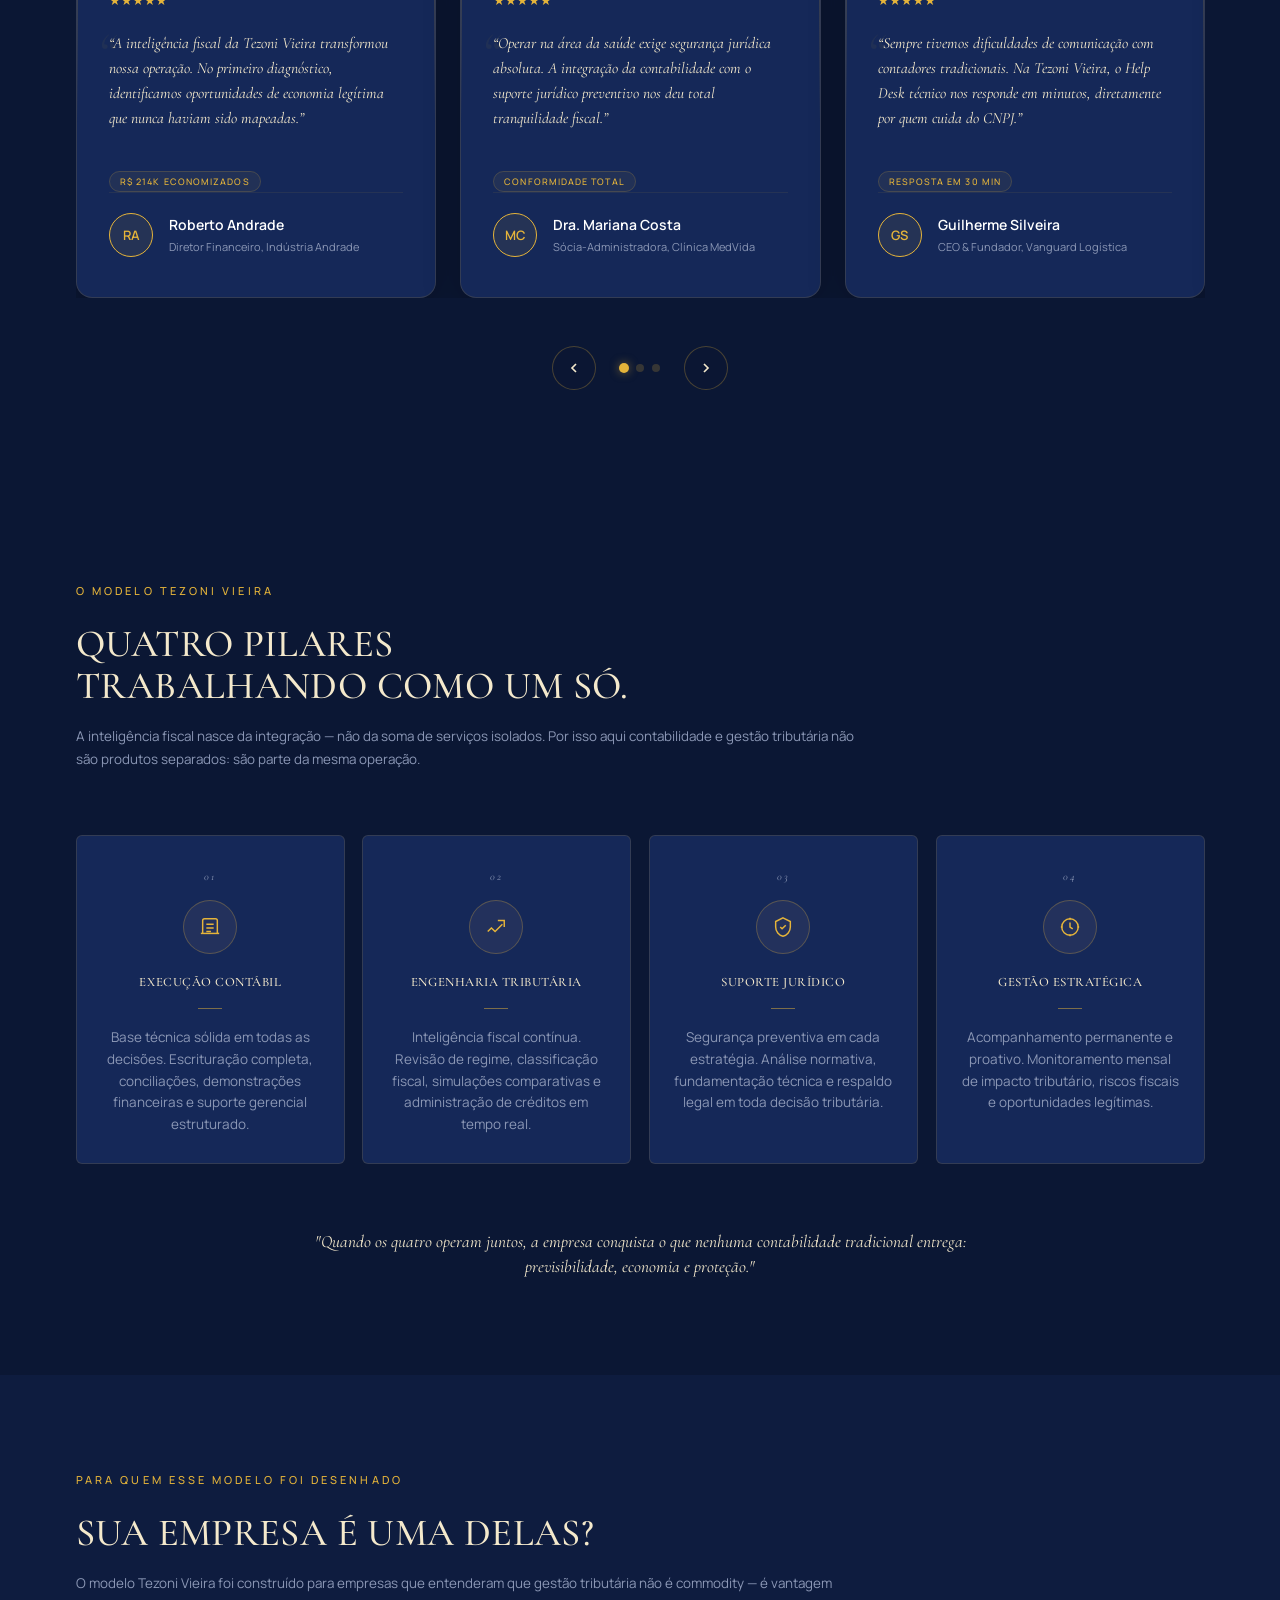
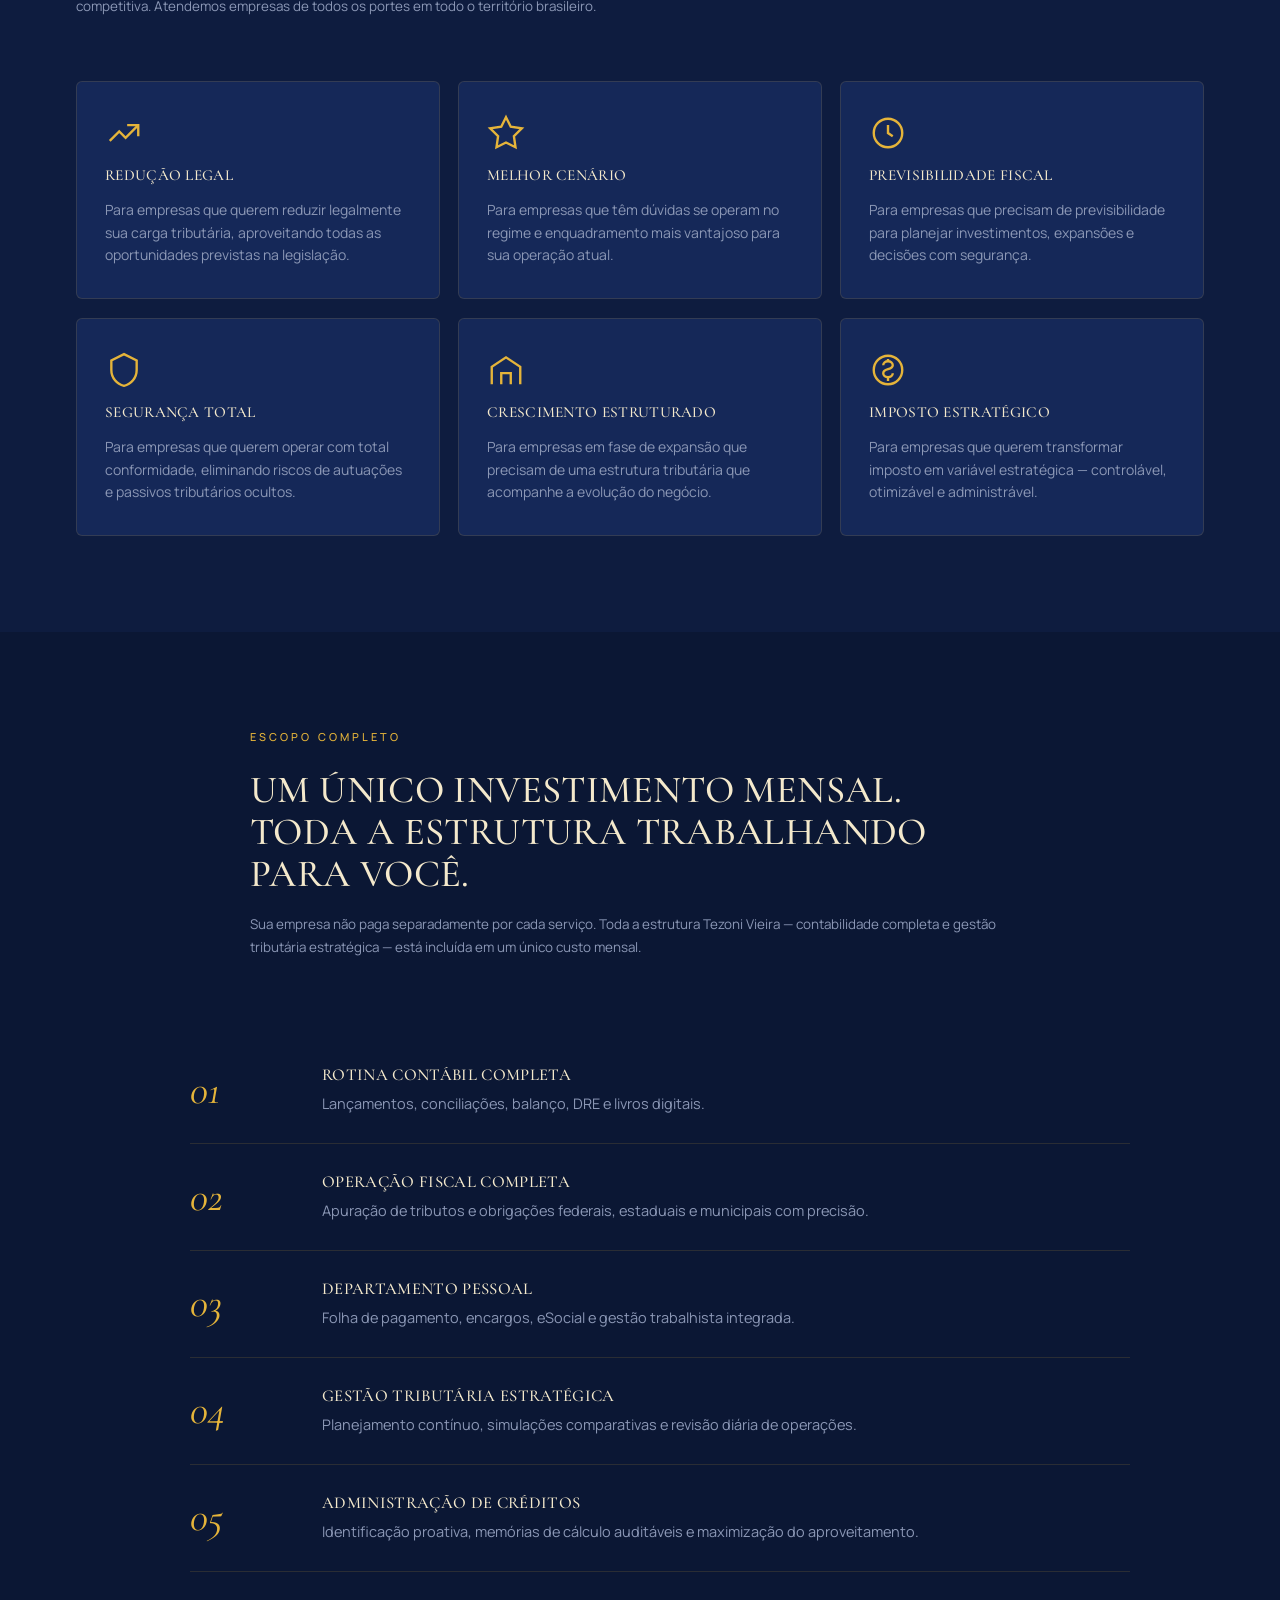
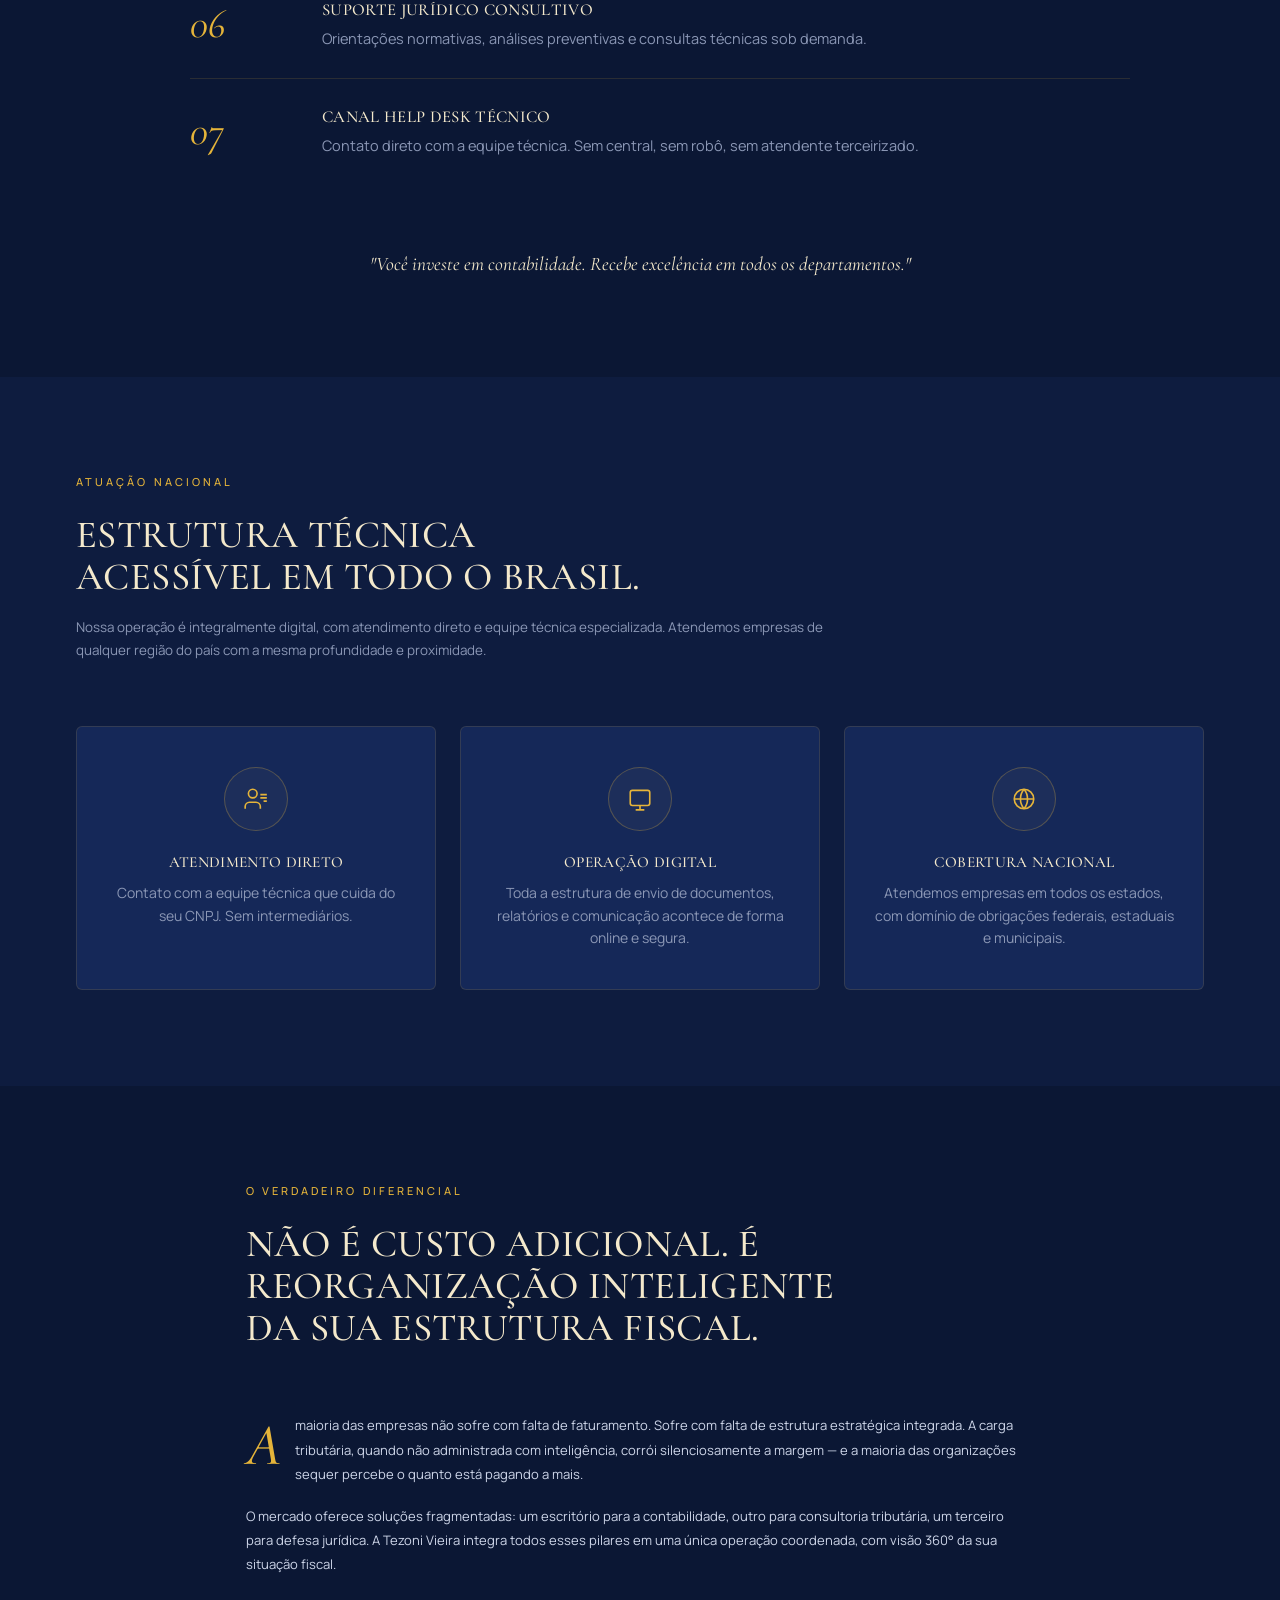
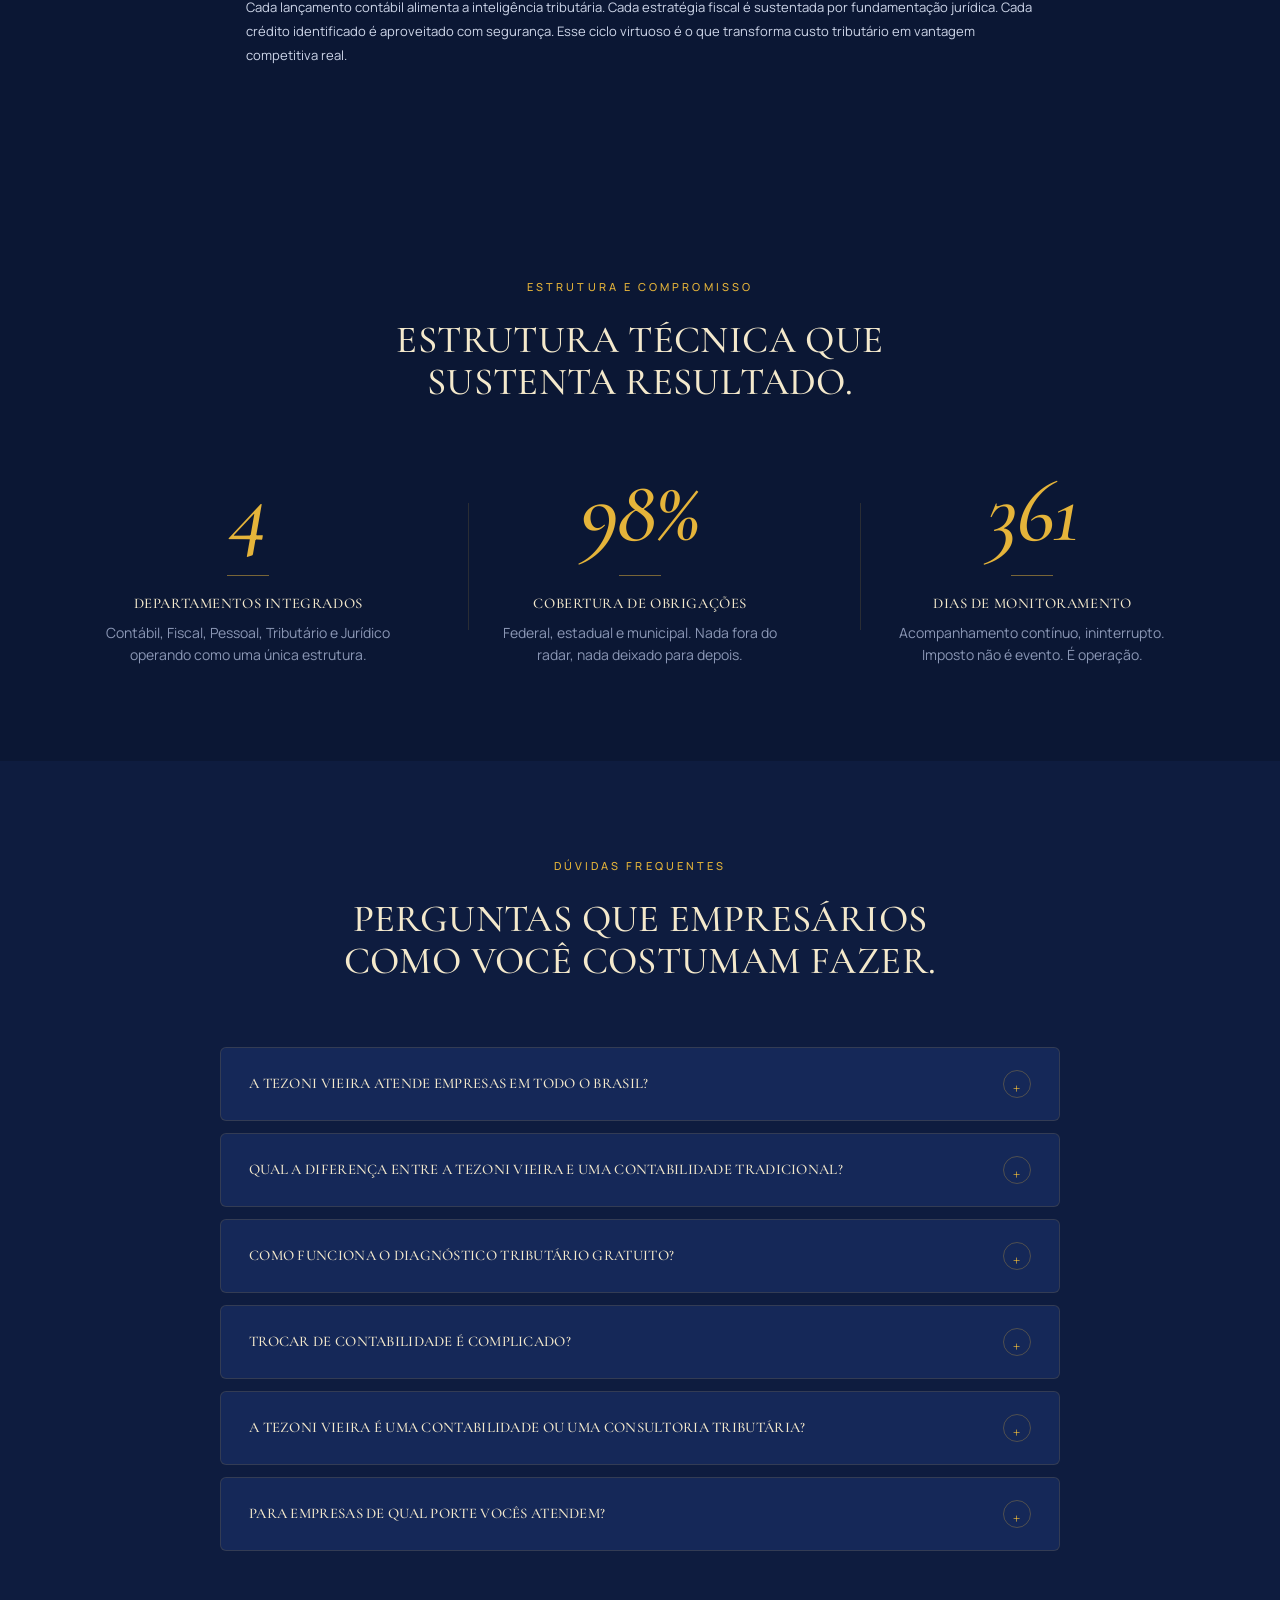
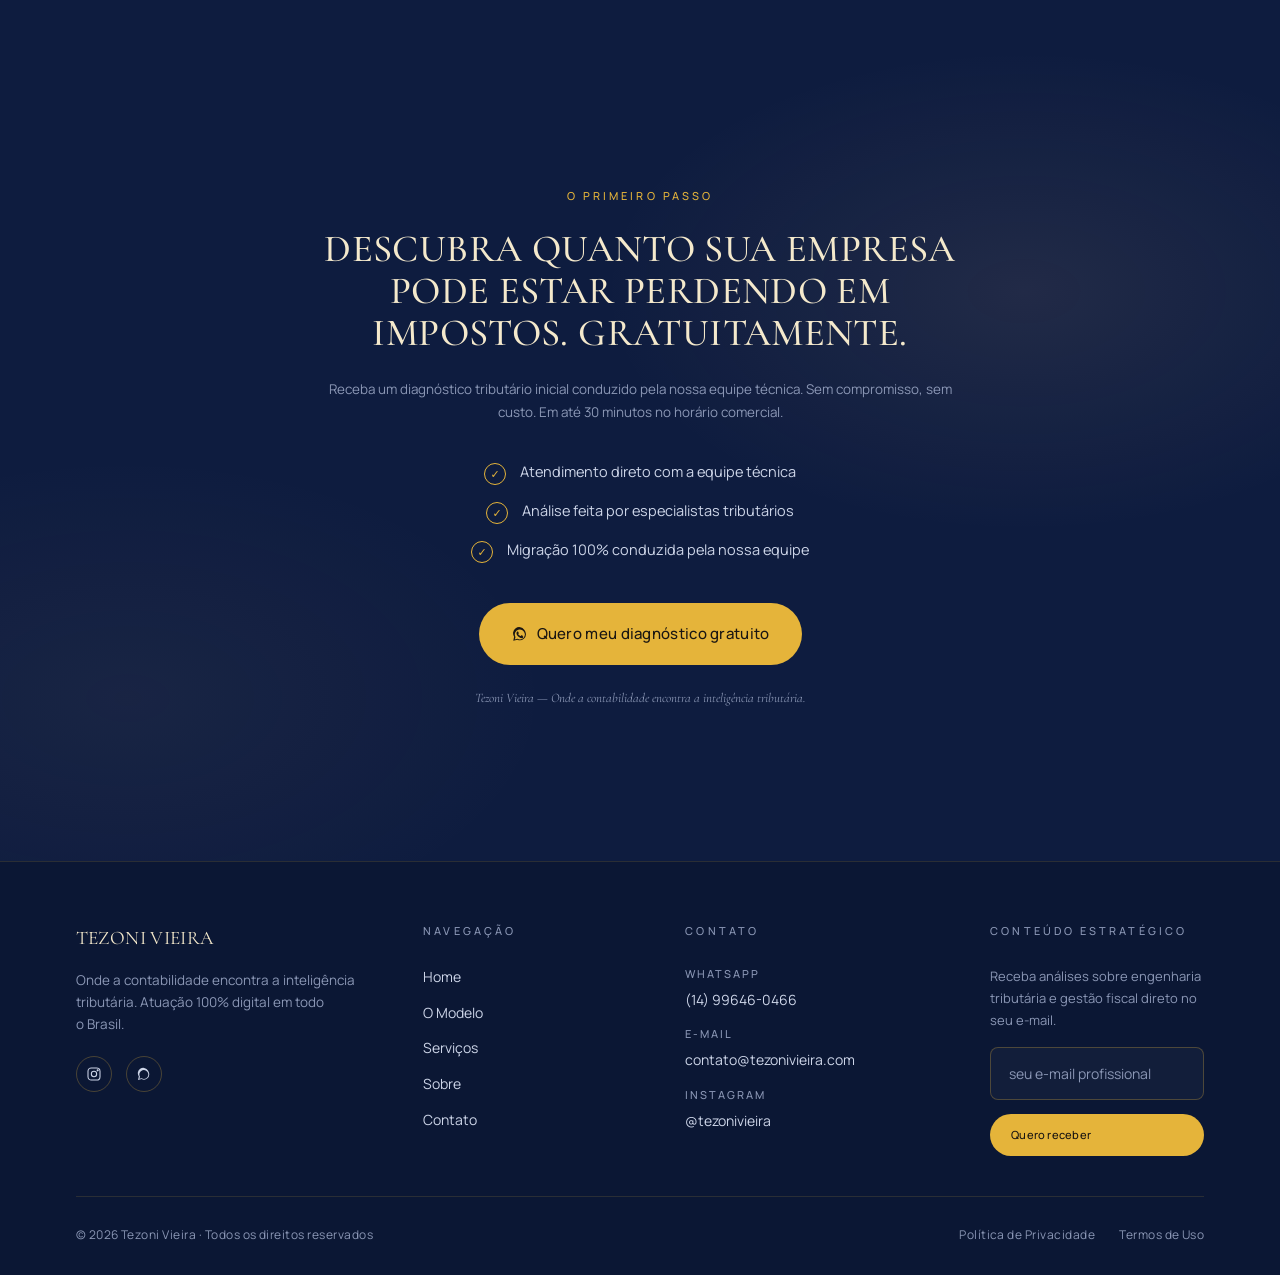
==== commit 6238428c: "CSS crítico inline + styles.css assíncrono para eliminar render-blocking - CSS crítico (header, hero" ====
--- a/index.html
+++ b/index.html
@@ -8,7 +8,9 @@
 <link rel="preconnect" href="https://fonts.googleapis.com">
 <link rel="preconnect" href="https://fonts.gstatic.com" crossorigin>
 <link rel="preload" as="image" href="images/HERO.webp" fetchpriority="high">
-<link rel="stylesheet" href="styles.css">
+<style>:root{--bg:#0B1734;--bg-2:#0E1C3F;--bg-card:#152858;--bg-card-2:#1B3068;--line:rgba(229,180,58,0.14);--line-2:rgba(229,180,58,0.28);--tan:#E5B43A;--tan-soft:#F2C95A;--cream:#F4E9CC;--text:#cdd5e8;--text-soft:#8b97b5}*,*::before,*::after{box-sizing:border-box}html{scroll-behavior:smooth;background:var(--bg);font-size:80%}body{margin:0;font-family:'Manrope',ui-sans-serif,system-ui,sans-serif;font-size:1rem;line-height:1.7;color:var(--text);background:var(--bg);-webkit-font-smoothing:antialiased}img{display:block;max-width:100%}a{color:inherit;text-decoration:none}button{font:inherit;cursor:pointer;border:none;background:none;color:inherit}h1,h2,h3,h4{font-family:'Cormorant Garamond','Playfair Display',Georgia,serif;font-weight:500;color:var(--cream);margin:0;text-wrap:balance}h1,h2{text-transform:uppercase;letter-spacing:0.01em}h1{font-size:clamp(2.4rem,4.6vw,4.4rem);line-height:1.05}h2{font-size:clamp(1.9rem,3.4vw,3rem);line-height:1.1}p{margin:0 0 1em;color:var(--text)}.container{max-width:1180px;margin:0 auto;padding:0 2rem}.eyebrow{display:block;font-family:'Manrope',sans-serif;font-size:11px;font-weight:500;letter-spacing:0.28em;text-transform:uppercase;color:var(--tan);margin-bottom:22px}.btn{display:inline-flex;align-items:center;gap:0.625rem;font-family:'Manrope',sans-serif;font-size:0.875rem;font-weight:500;padding:0.875rem 1.625rem;border-radius:999px;transition:transform .25s,background .25s;letter-spacing:0.02em}.btn-whatsapp{background:#25D366;color:#fff}.btn-ghost{border:1px solid rgba(237,226,210,0.25);color:var(--cream)}.btn-tan{background:var(--tan);color:#1a1612}.site-header{position:fixed;top:0;left:0;right:0;z-index:80;padding:1.125rem 0;background:rgba(14,13,11,0.78);backdrop-filter:blur(14px);-webkit-backdrop-filter:blur(14px);border-bottom:1px solid transparent;transition:border-color .3s,background .3s}.site-header.scrolled{border-bottom-color:var(--line);background:rgba(14,13,11,0.92)}.nav{display:flex;align-items:center;justify-content:space-between;gap:2.5rem}.brand,.brand-mark{display:flex;align-items:center}.brand-logo{height:5rem;width:auto;position:relative;margin-top:-0.875rem;margin-bottom:-0.875rem}.brand-logo-premium{filter:drop-shadow(0 2px 10px rgba(229,180,58,0.16)) saturate(1.15) contrast(1.05)}.nav-links{display:flex;gap:1.75rem;list-style:none;margin:0;padding:0}.nav-links a{font-size:0.8125rem;font-weight:400;color:var(--text);letter-spacing:0.02em;padding:0.375rem 0;transition:color .2s;white-space:nowrap}.nav-cta{display:flex;align-items:center;gap:0.875rem}.nav-cta .btn{padding:0.6875rem 1.375rem;font-size:0.8125rem}.menu-toggle{display:none;width:2.5rem;height:2.5rem;align-items:center;justify-content:center}.menu-toggle span{display:block;width:1.375rem;height:1.5px;background:var(--cream);position:relative}.menu-toggle span::before,.menu-toggle span::after{content:"";position:absolute;left:0;width:1.375rem;height:1.5px;background:var(--cream)}.menu-toggle span::before{top:-0.375rem}.menu-toggle span::after{top:0.375rem}.hero{padding:170px 0 90px;position:relative;overflow:hidden;background:radial-gradient(ellipse 900px 600px at 80% 30%,rgba(201,168,138,0.06),transparent 60%),var(--bg)}.hero::before{content:"";position:absolute;inset:0;background:linear-gradient(180deg,transparent 0%,rgba(0,0,0,0.4) 100%);pointer-events:none;z-index:0}.hero .photo{position:absolute;top:0;right:0;width:44%;height:100%;object-fit:cover;object-position:top center;display:block;z-index:1;-webkit-mask-image:linear-gradient(to right,transparent 0%,black 32%),linear-gradient(to top,transparent 0%,black 18%),linear-gradient(to bottom,transparent 0%,black 14%);-webkit-mask-composite:destination-in;mask-image:linear-gradient(to right,transparent 0%,black 32%),linear-gradient(to top,transparent 0%,black 18%),linear-gradient(to bottom,transparent 0%,black 14%);mask-composite:intersect}.hero-grid{display:grid;grid-template-columns:1.1fr 0.9fr;gap:72px;align-items:center;position:relative;z-index:2}.hero h1{margin-bottom:28px}.hero h1 .accent{color:var(--tan);font-style:italic;text-transform:none;font-weight:400}.hero .lead{font-size:1.05rem;color:var(--text-soft);margin-bottom:36px;max-width:540px}.hero-bullets{list-style:none;margin:0 0 40px;padding:0;display:flex;flex-direction:column;gap:14px}.hero-bullets li{display:flex;align-items:flex-start;gap:14px;font-size:14.5px;color:var(--text)}.hero-bullets .check{flex:0 0 22px;width:22px;height:22px;border-radius:50%;border:1px solid var(--tan);color:var(--tan);display:grid;place-items:center;font-size:11px;margin-top:3px}.hero-cta{display:flex;align-items:center;gap:16px;flex-wrap:wrap}.hero-micro{margin-top:20px;font-size:12px;color:var(--text-soft);letter-spacing:0.04em;display:flex;align-items:center;gap:10px}.hero-micro .dot{width:5px;height:5px;border-radius:50%;background:var(--tan)}.hero-visual{position:relative;min-height:1px}.reveal{opacity:0;transform:translateY(32px) scale(0.985);transition:opacity 1.2s cubic-bezier(0.16,1,0.3,1),transform 1.2s cubic-bezier(0.16,1,0.3,1)}.reveal.in{opacity:1;transform:translateY(0) scale(1)}@media(max-width:820px){.nav-links{display:none;position:absolute;top:100%;left:0;right:0;background:rgba(11,23,52,0.98);backdrop-filter:blur(16px);flex-direction:column;gap:0;padding:12px 0;border-bottom:1px solid var(--line-2)}.nav-links.nav-open{display:flex}.menu-toggle{display:flex}.nav-cta .btn span:not(.btn-arrow){display:none}.nav-cta .btn{padding:10px 16px}.brand-logo{height:44px;margin-top:-8px;margin-bottom:-8px}.hero{padding:110px 0 60px}.hero-grid{grid-template-columns:1fr;gap:0}.hero .photo{position:absolute;top:60px;left:0;width:100%;height:auto;object-fit:contain;object-position:center top;opacity:0.35;z-index:0;-webkit-mask-image:linear-gradient(to bottom,black 50%,transparent 100%);mask-image:linear-gradient(to bottom,black 50%,transparent 100%)}.hero::before{background:linear-gradient(180deg,rgba(10,15,30,0.55)0,rgba(10,15,30,0.75)100%);z-index:1}.hero .float-chip.c-logo,.hero-visual{display:none}.hero-copy{text-align:center;position:relative;z-index:2}.hero-bullets li{justify-content:flex-start}.hero-cta,.hero-micro{justify-content:center}}@media(max-width:560px){h1{font-size:clamp(2rem,9vw,2.8rem)}.hero{padding:100px 0 50px}.hero .lead{font-size:0.95rem}.hero-cta{flex-direction:column;align-items:stretch}.hero-cta .btn{justify-content:center}}</style>
+<link rel="preload" as="style" href="styles.css" onload="this.onload=null;this.rel='stylesheet'">
+<noscript><link rel="stylesheet" href="styles.css"></noscript>
 <link rel="preload" as="style" href="https://fonts.googleapis.com/css2?family=Cormorant+Garamond:ital,wght@0,400;0,500;0,600;0,700;1,400;1,500;1,600&family=Manrope:wght@400;500;600;700&display=swap" onload="this.onload=null;this.rel='stylesheet'" crossorigin>
 <noscript><link rel="stylesheet" href="https://fonts.googleapis.com/css2?family=Cormorant+Garamond:ital,wght@0,400;0,500;0,600;0,700;1,400;1,500;1,600&family=Manrope:wght@400;500;600;700&display=swap"></noscript>
 </head>
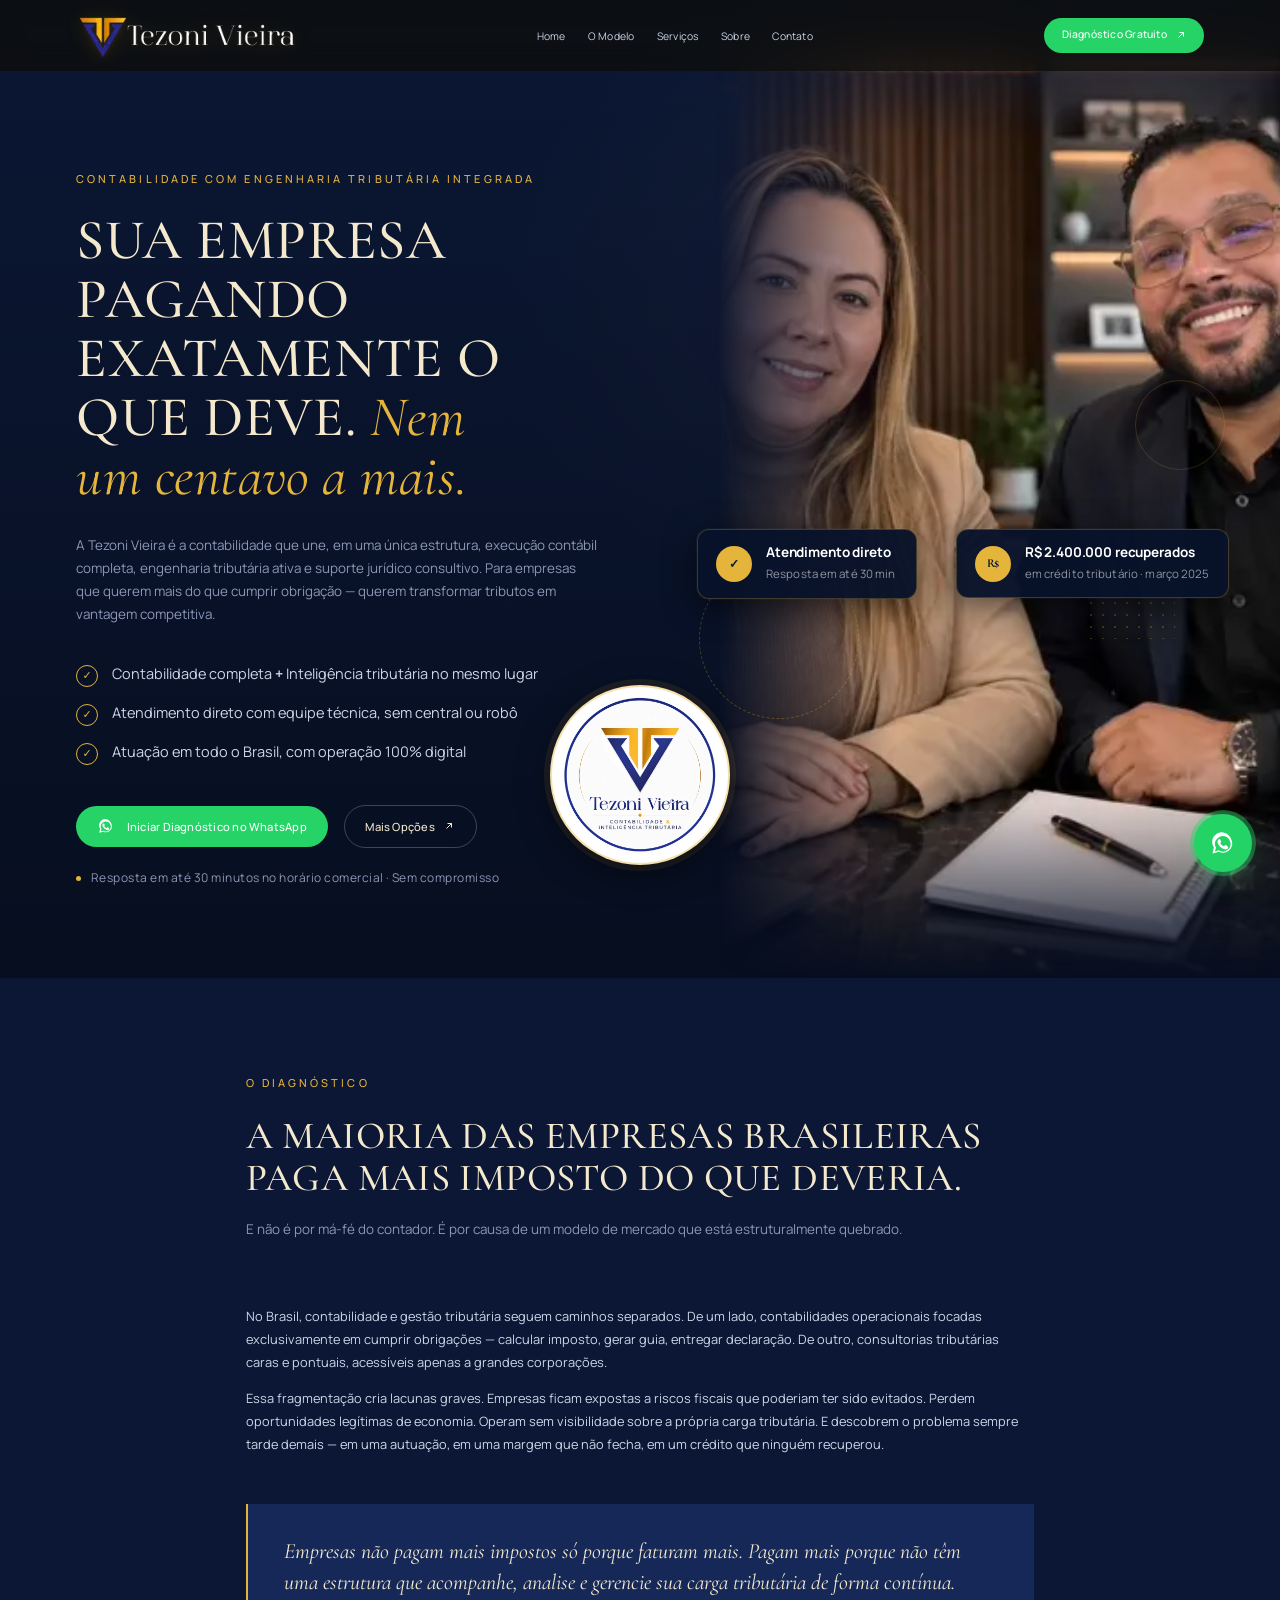
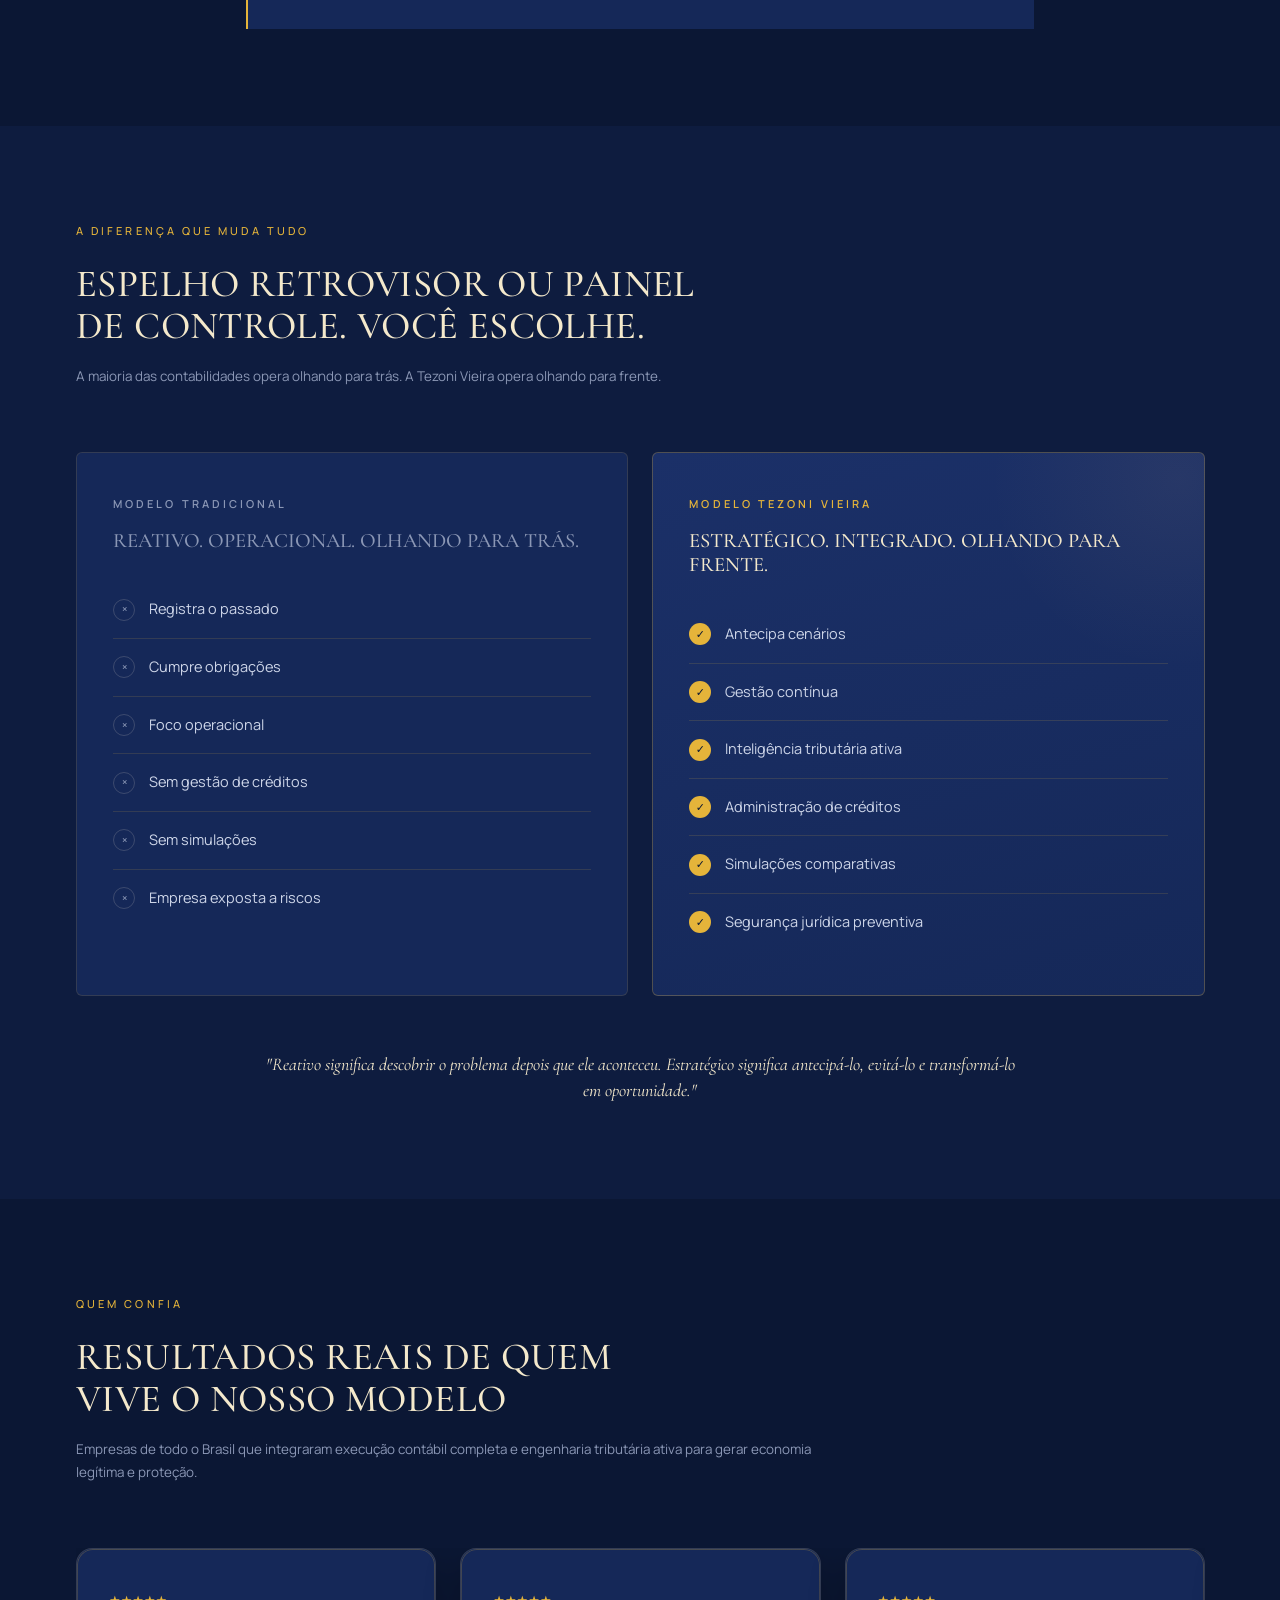
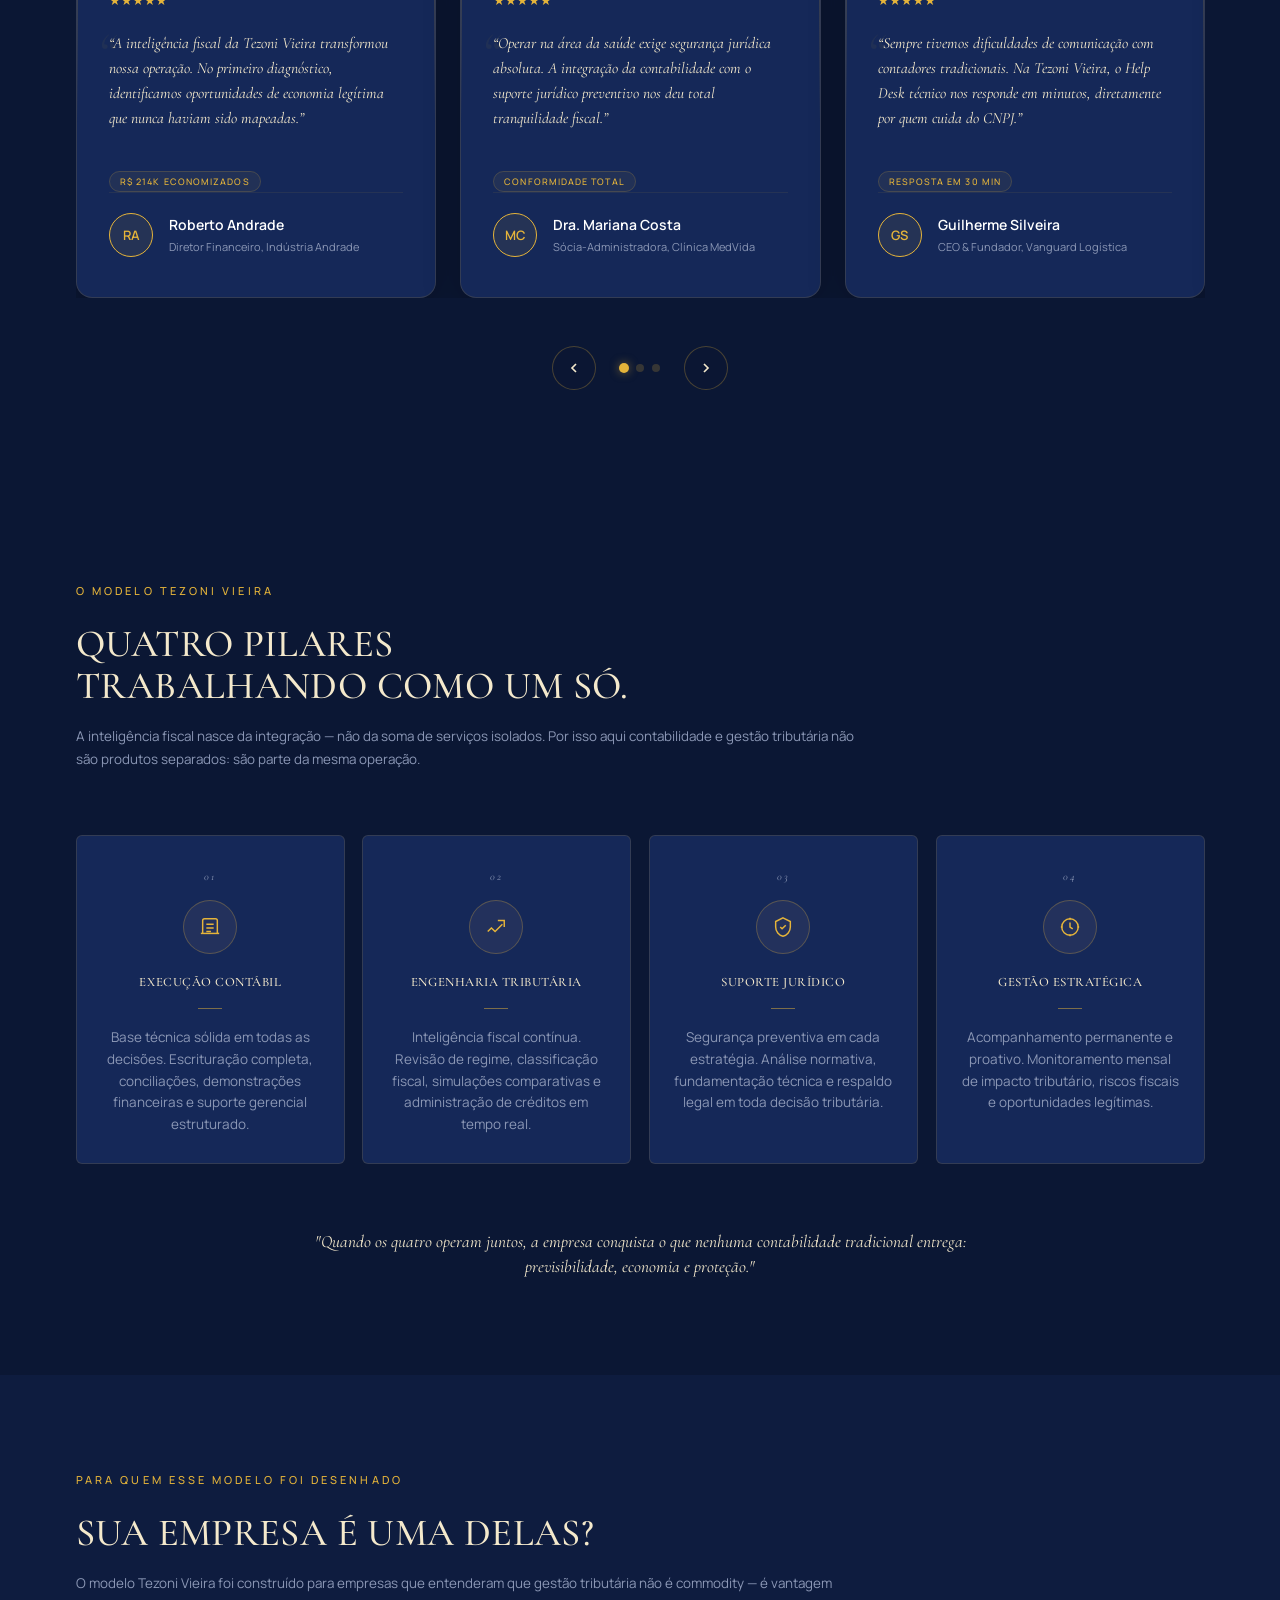
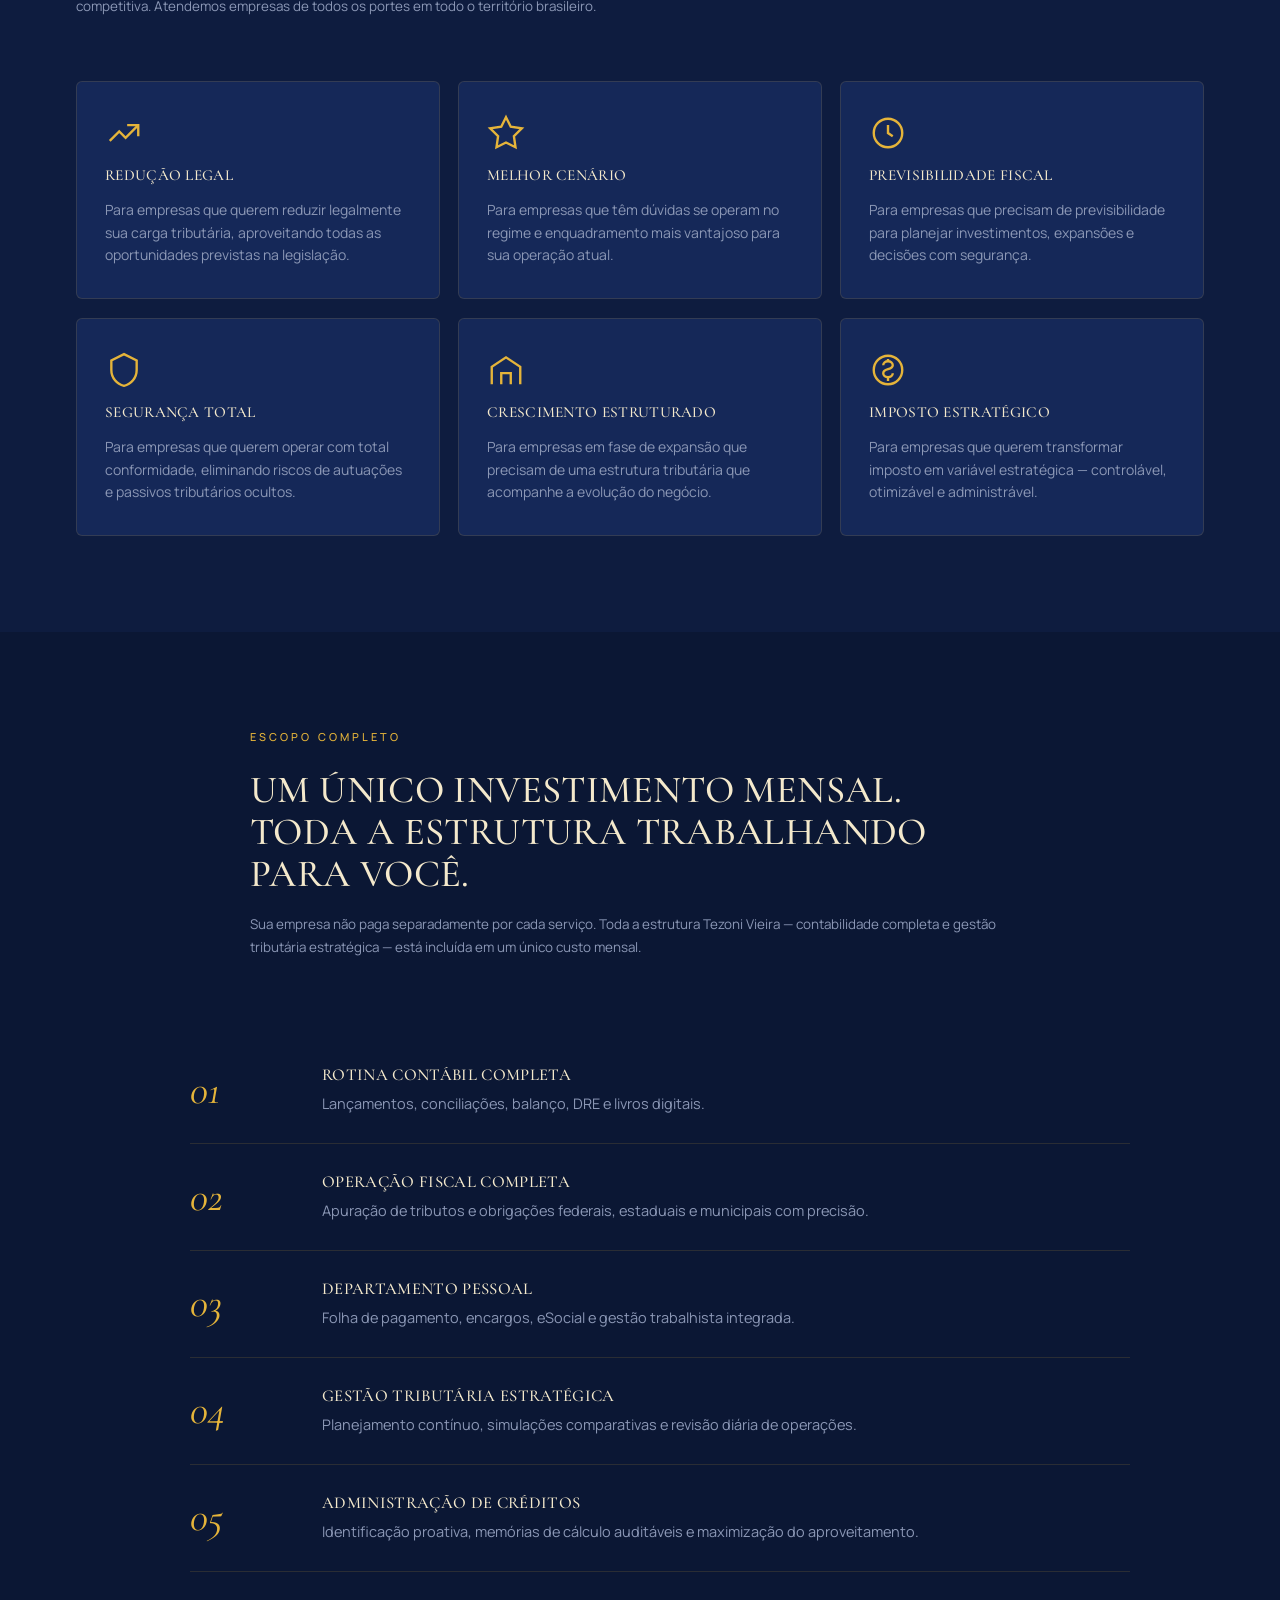
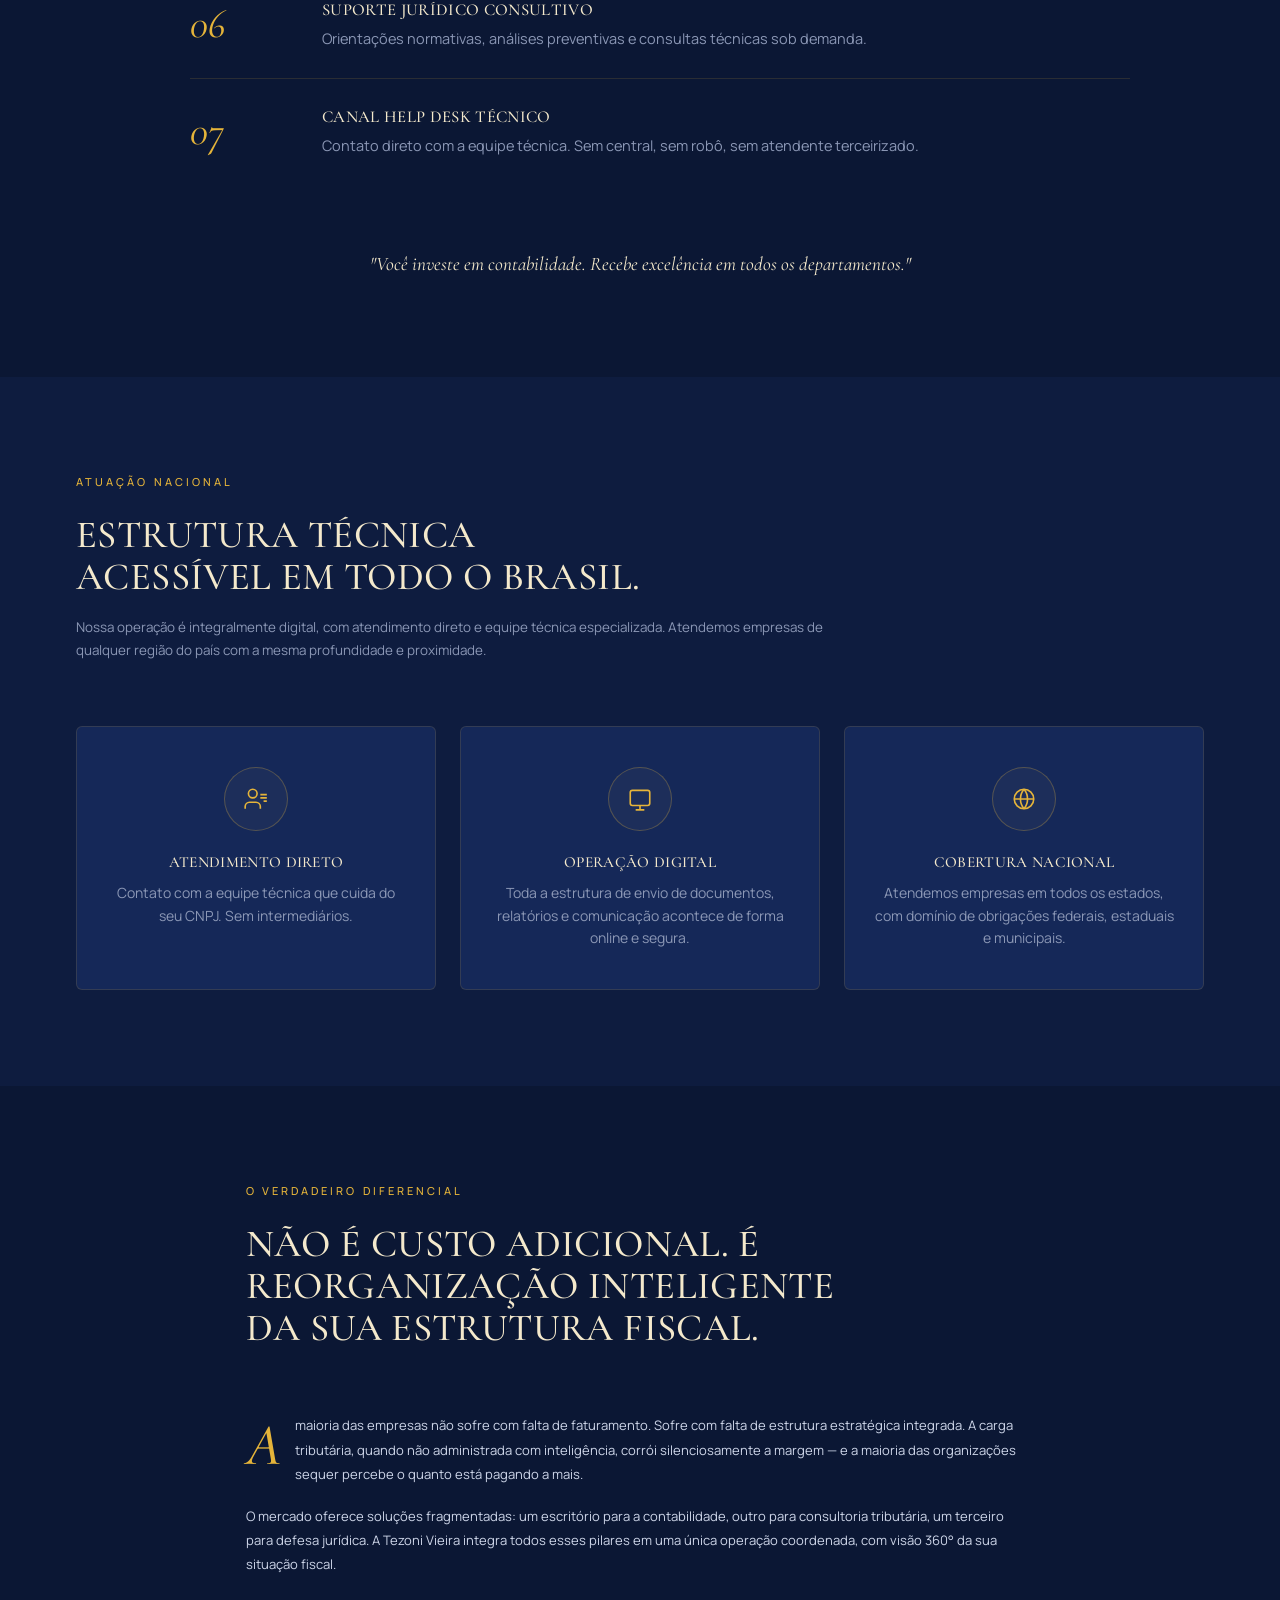
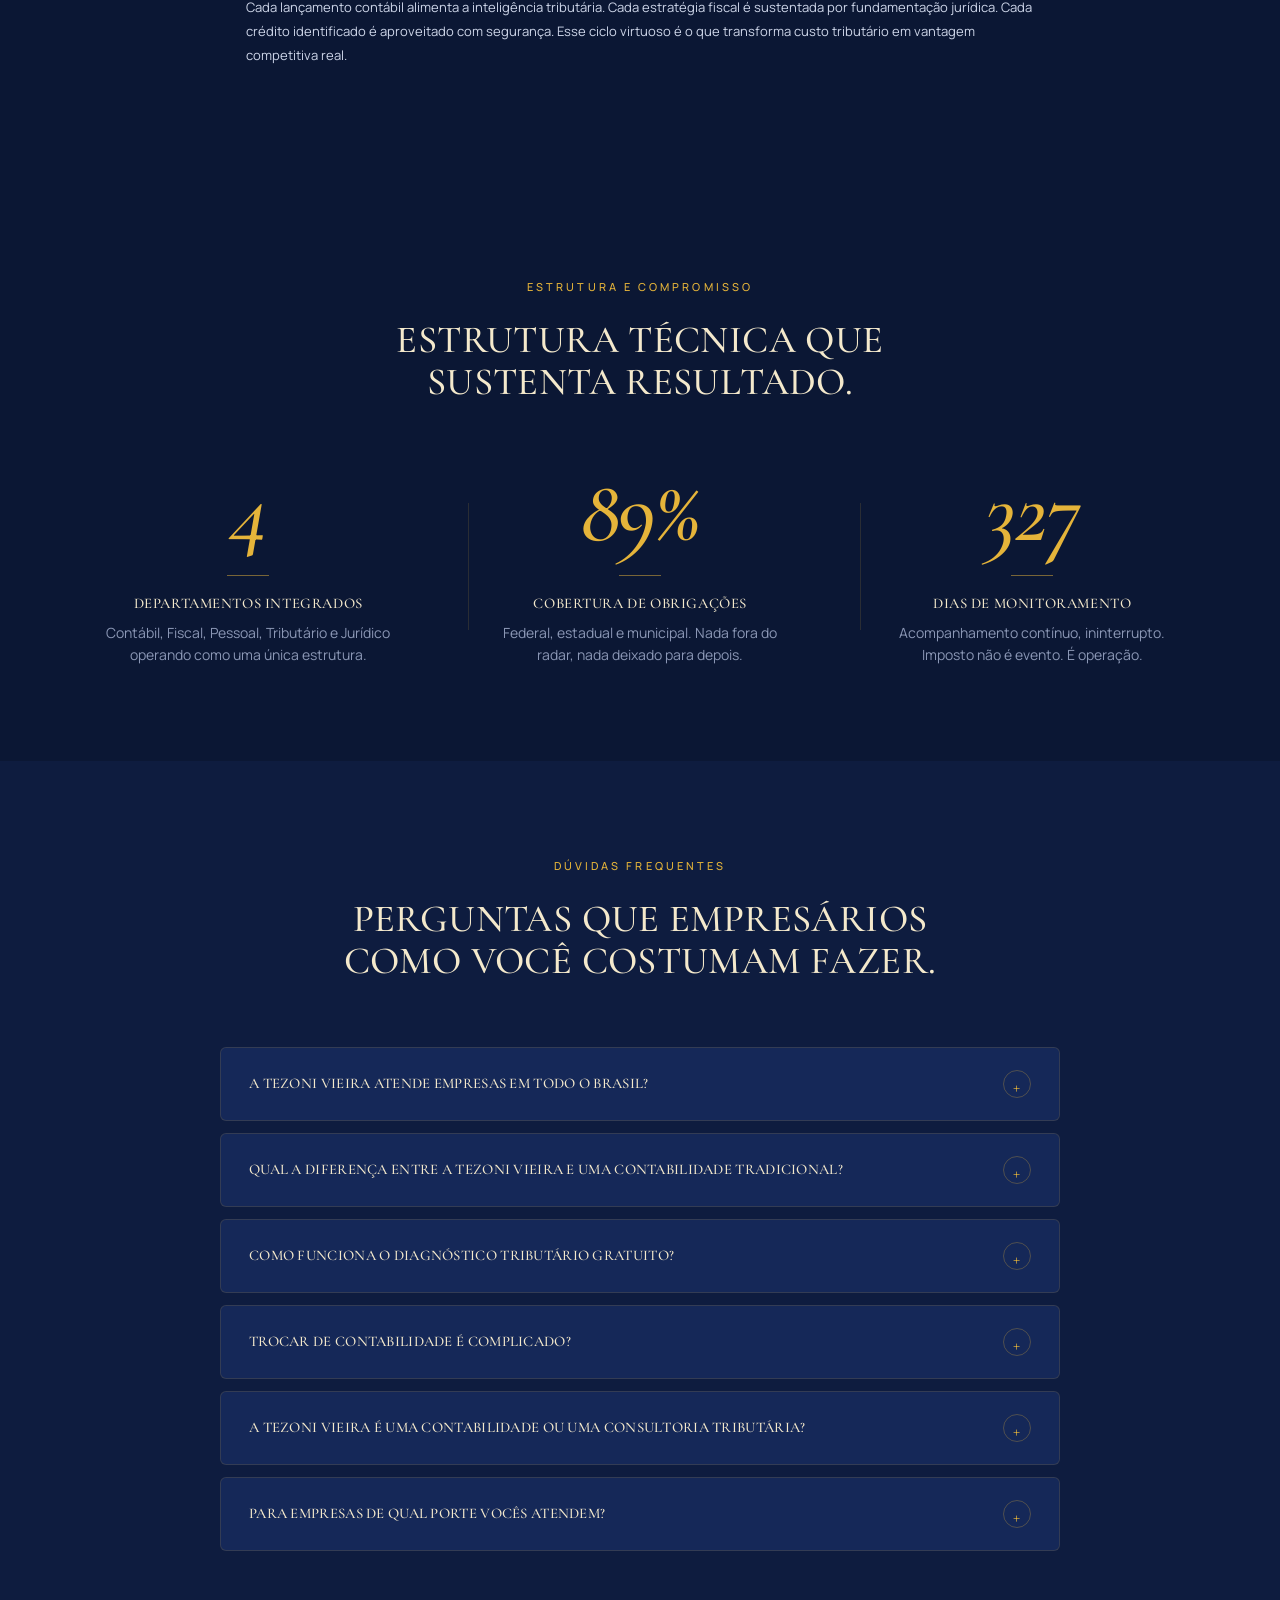
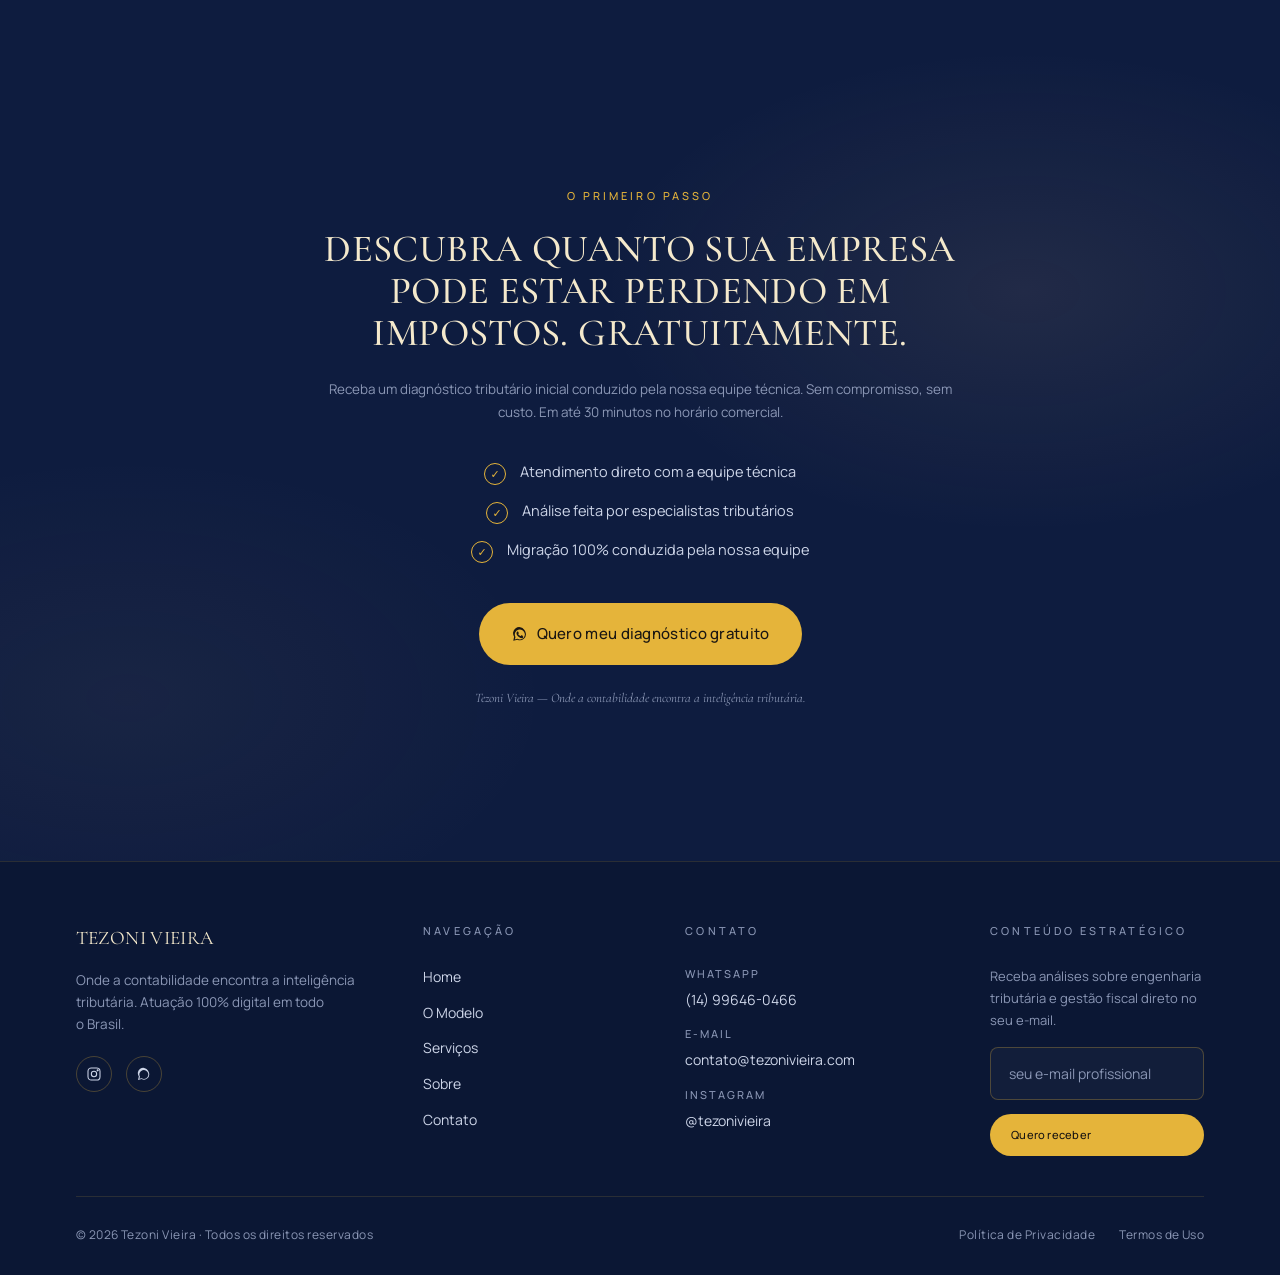
==== commit a48bd99b: "Restaurar Google Tag Manager no head (carregamento instantâneo) Co-Authored-By: Claude Sonnet 4.6 <n" ====
--- a/index.html
+++ b/index.html
@@ -1,6 +1,13 @@
 <!doctype html>
 <html lang="pt-BR">
 <head>
+<!-- Google Tag Manager -->
+<script>(function(w,d,s,l,i){w[l]=w[l]||[];w[l].push({'gtm.start':
+new Date().getTime(),event:'gtm.js'});var f=d.getElementsByTagName(s)[0],
+j=d.createElement(s),dl=l!='dataLayer'?'&l='+l:'';j.async=true;j.src=
+'https://www.googletagmanager.com/gtm.js?id='+i+dl;f.parentNode.insertBefore(j,f);
+})(window,document,'script','dataLayer','GTM-M9VPGPZN');</script>
+<!-- End Google Tag Manager -->
 <meta charset="utf-8">
 <meta name="viewport" content="width=device-width,initial-scale=1">
 <title>Tezoni Vieira | Contabilidade com Inteligência Tributária</title>
@@ -738,12 +745,5 @@
   }
 </script>
 
-<!-- Google Tag Manager (carregado após renderização) -->
-<script>setTimeout(function(){(function(w,d,s,l,i){w[l]=w[l]||[];w[l].push({'gtm.start':
-new Date().getTime(),event:'gtm.js'});var f=d.getElementsByTagName(s)[0],
-j=d.createElement(s),dl=l!='dataLayer'?'&l='+l:'';j.async=true;j.src=
-'https://www.googletagmanager.com/gtm.js?id='+i+dl;f.parentNode.insertBefore(j,f);
-})(window,document,'script','dataLayer','GTM-M9VPGPZN');},2000);</script>
-
 </body>
 </html>
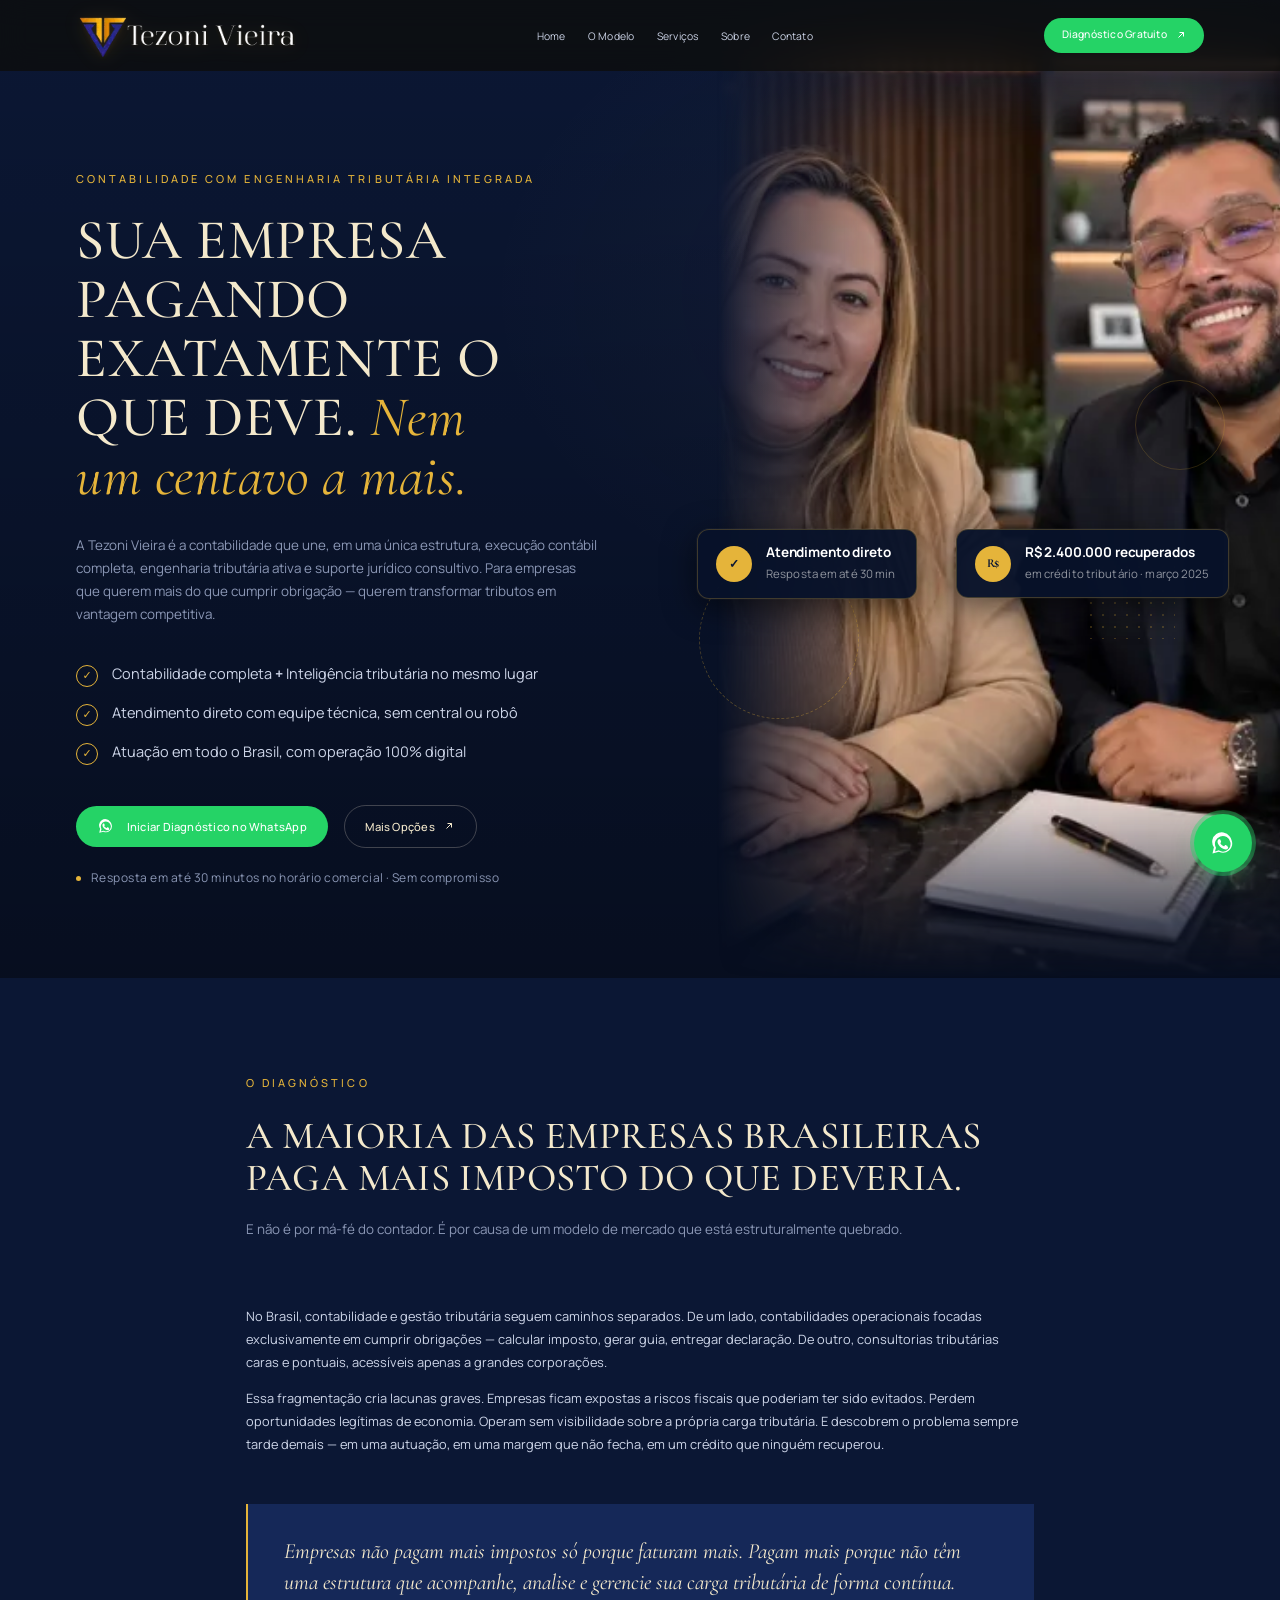
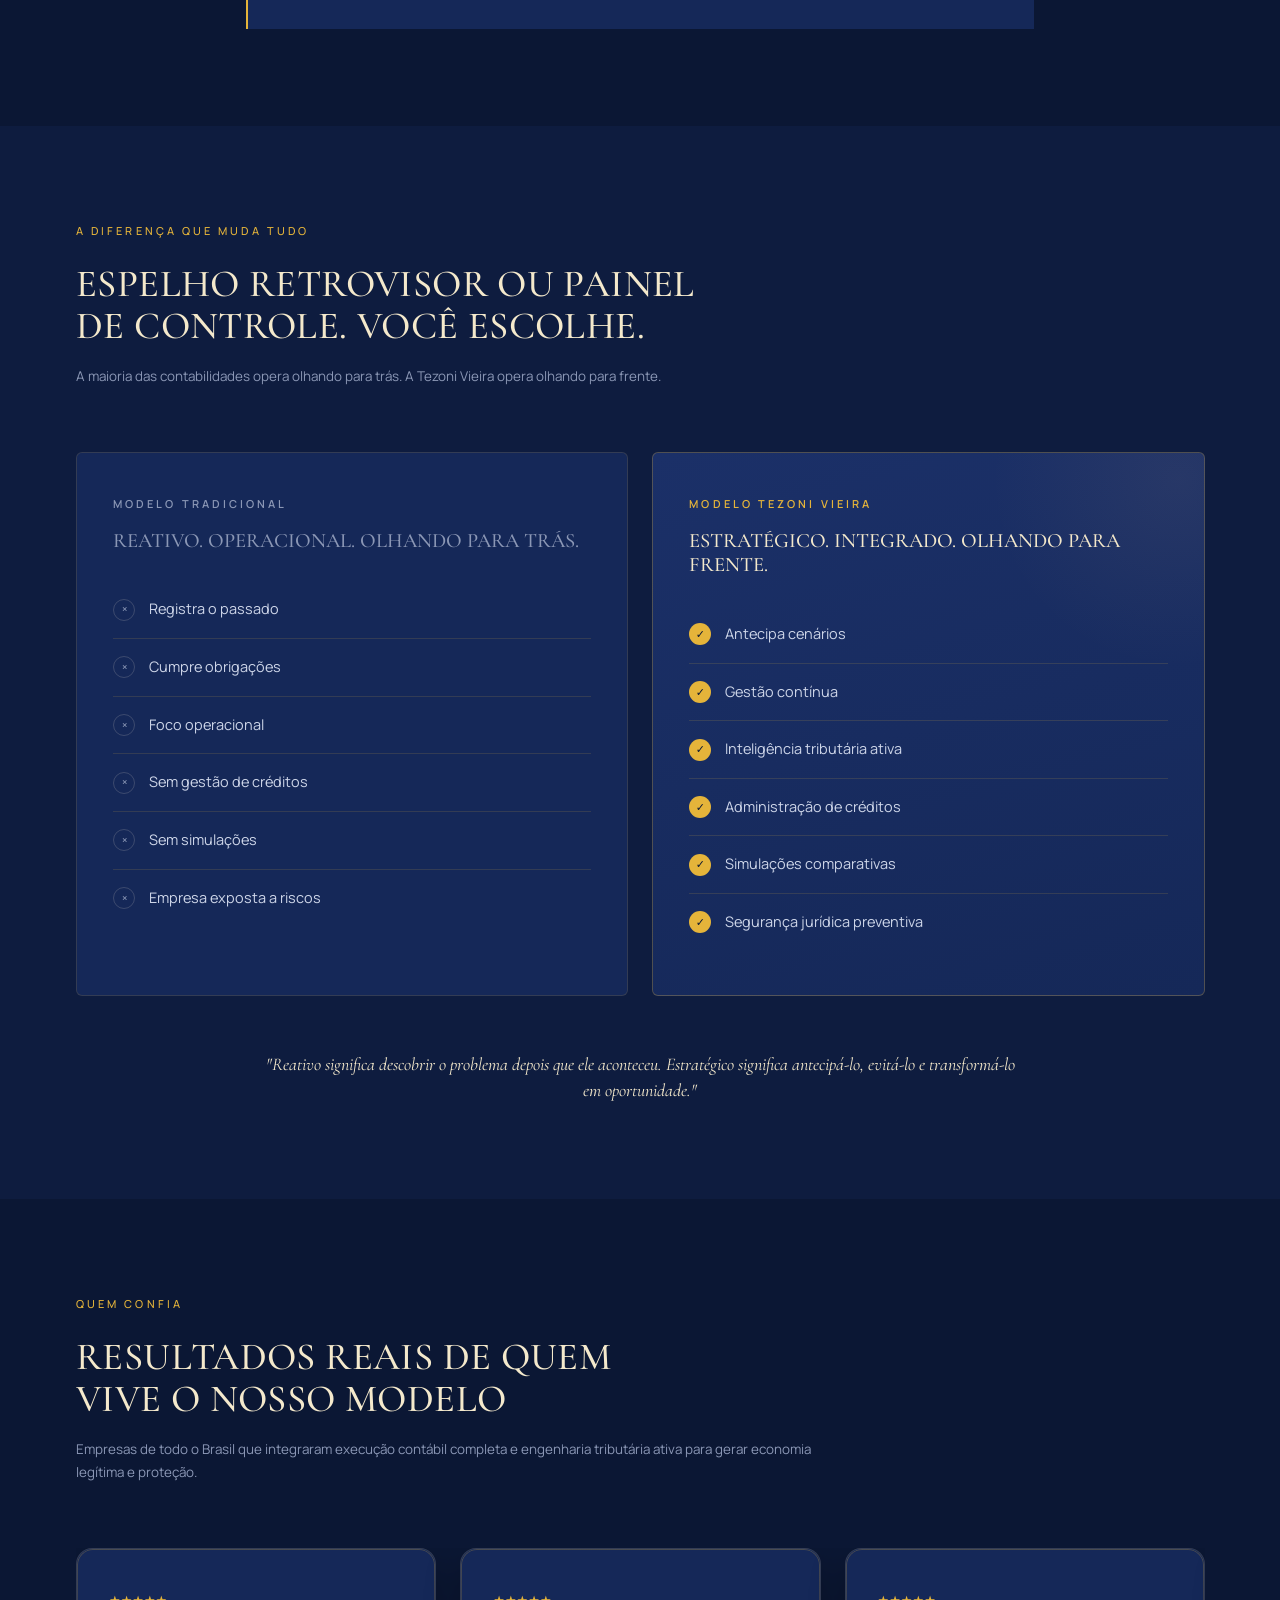
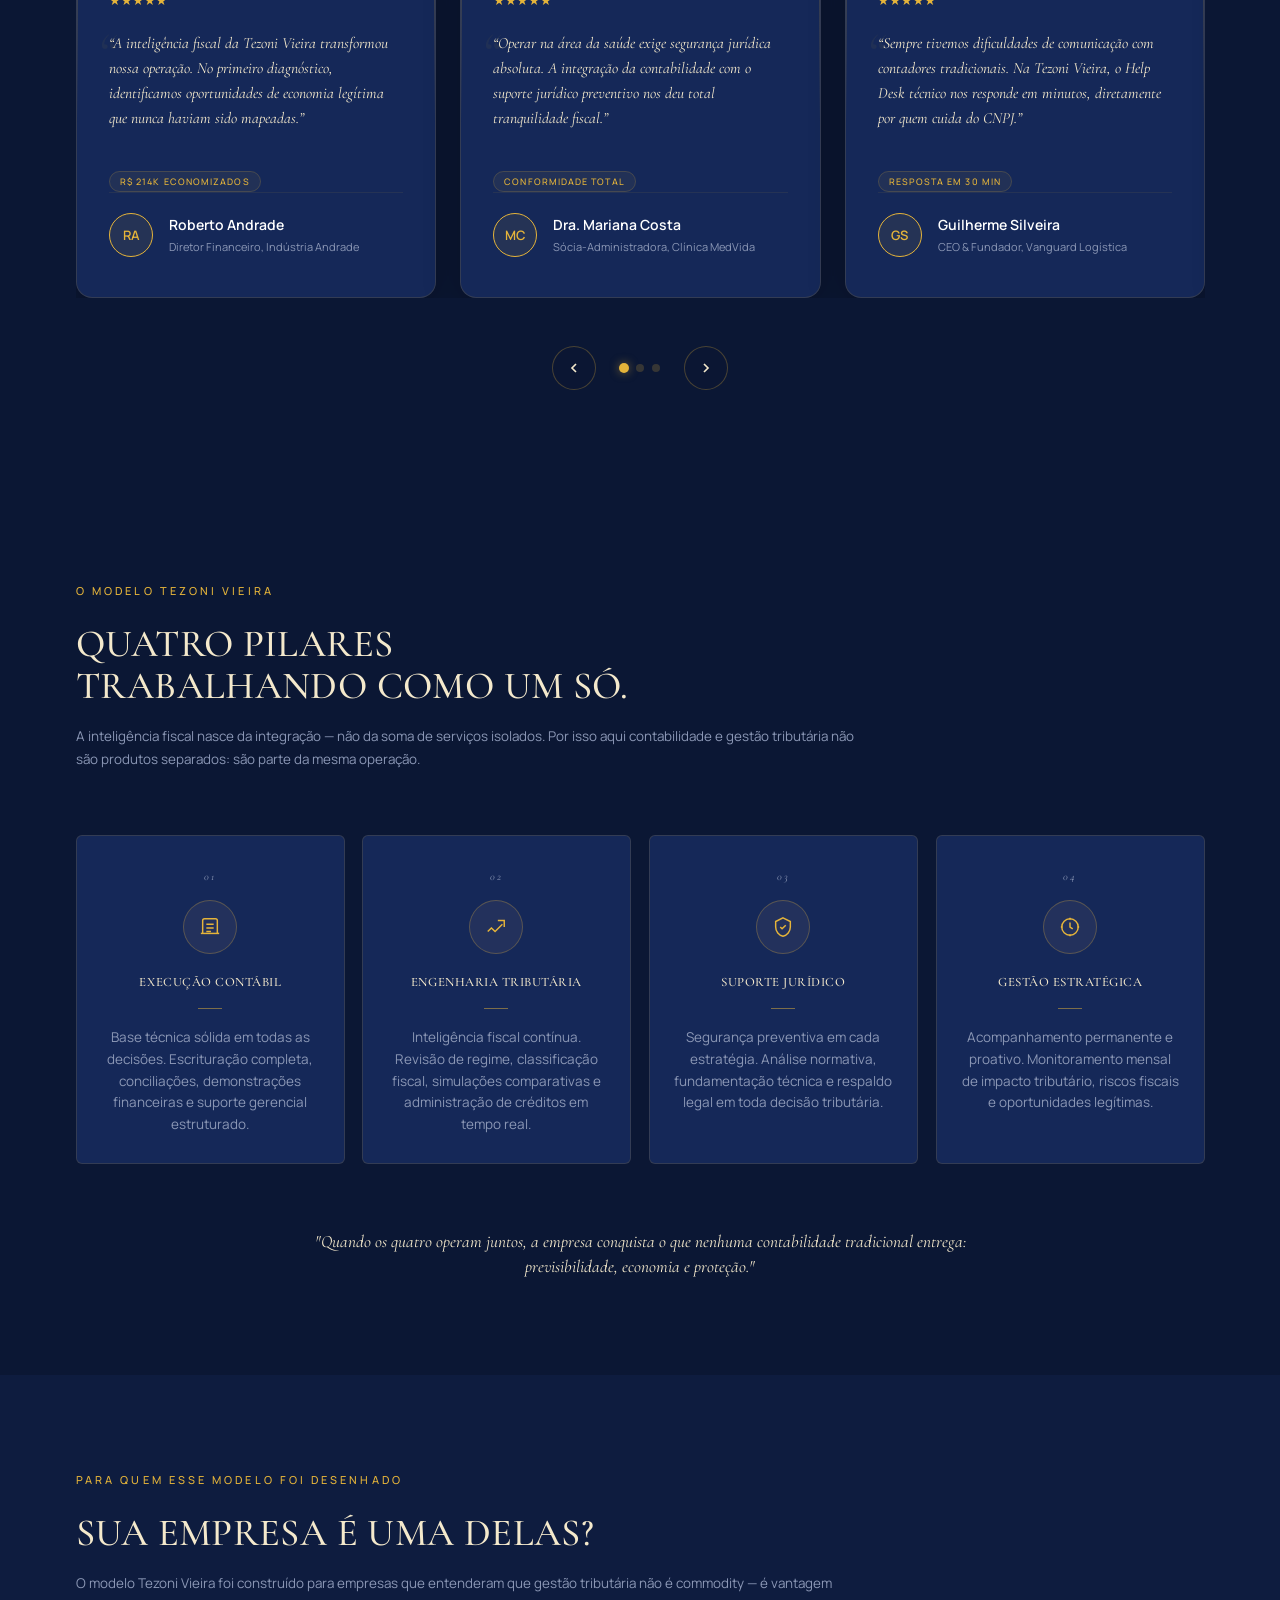
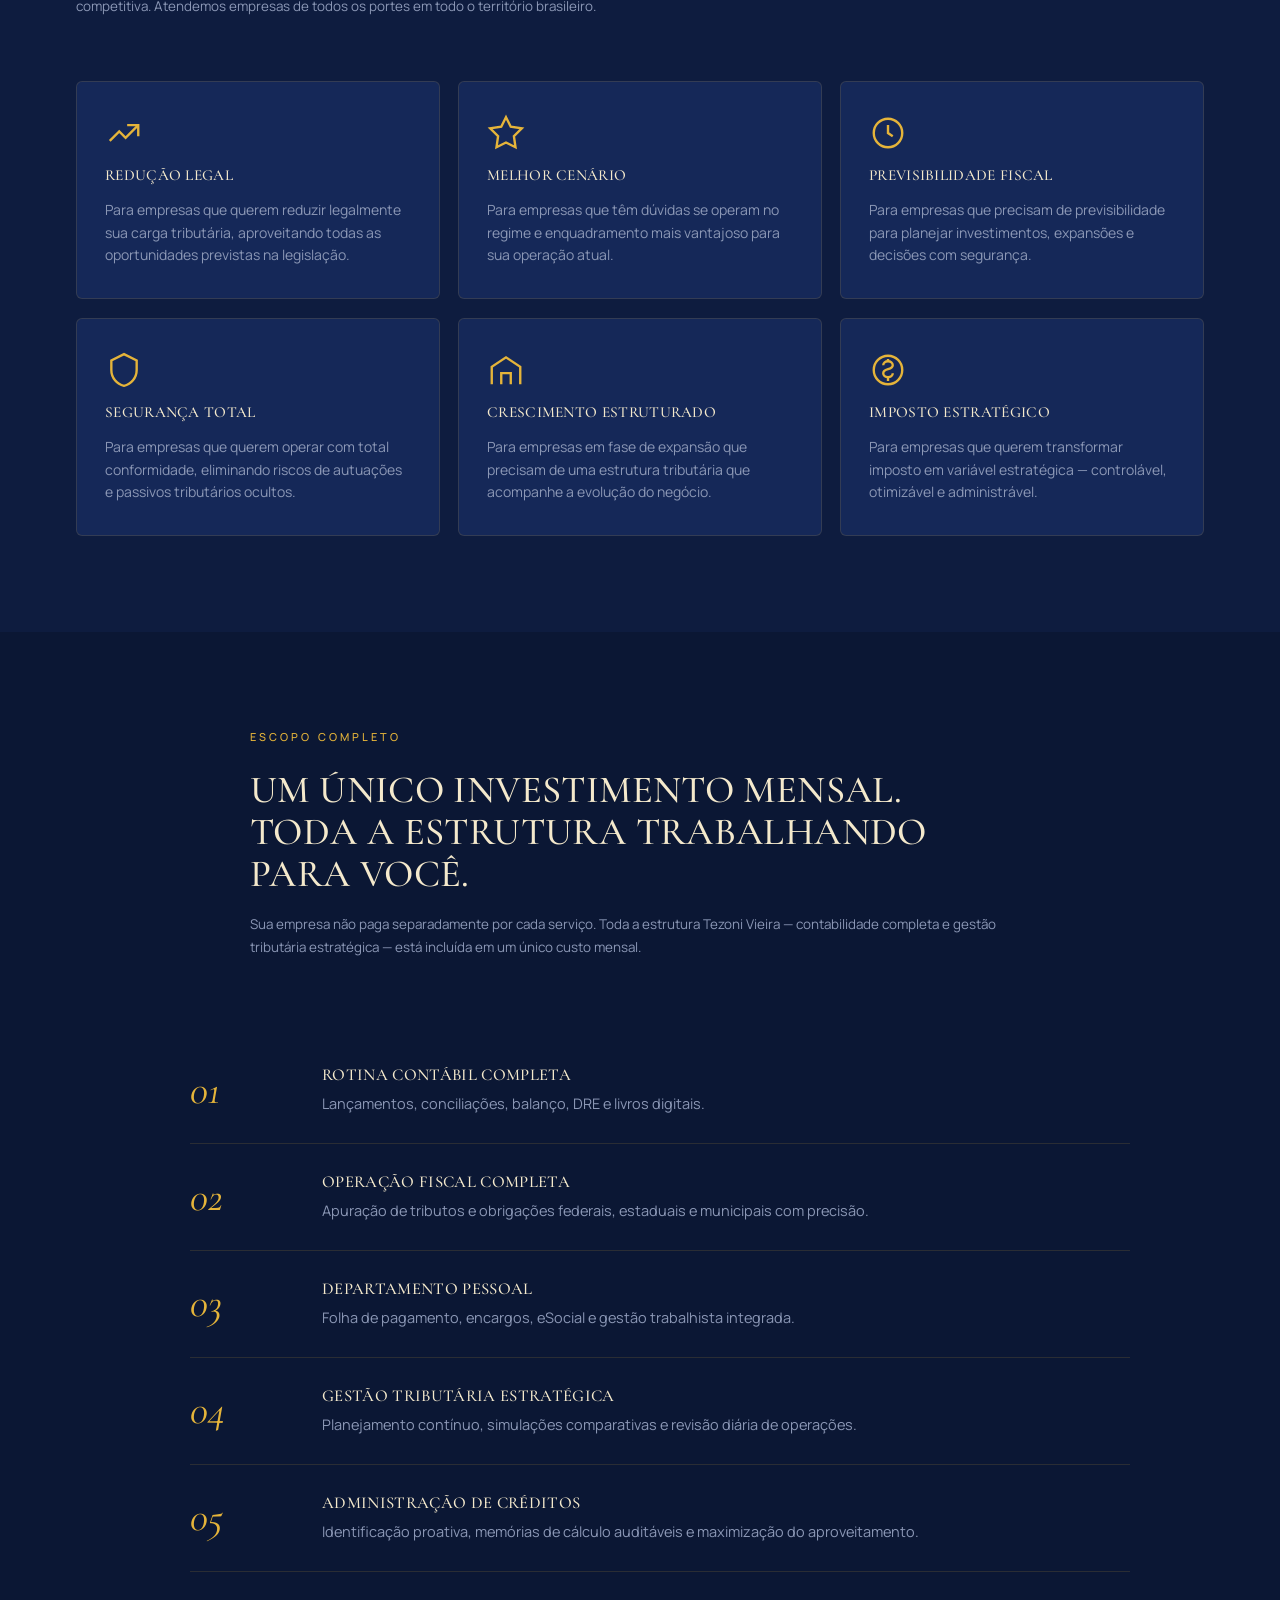
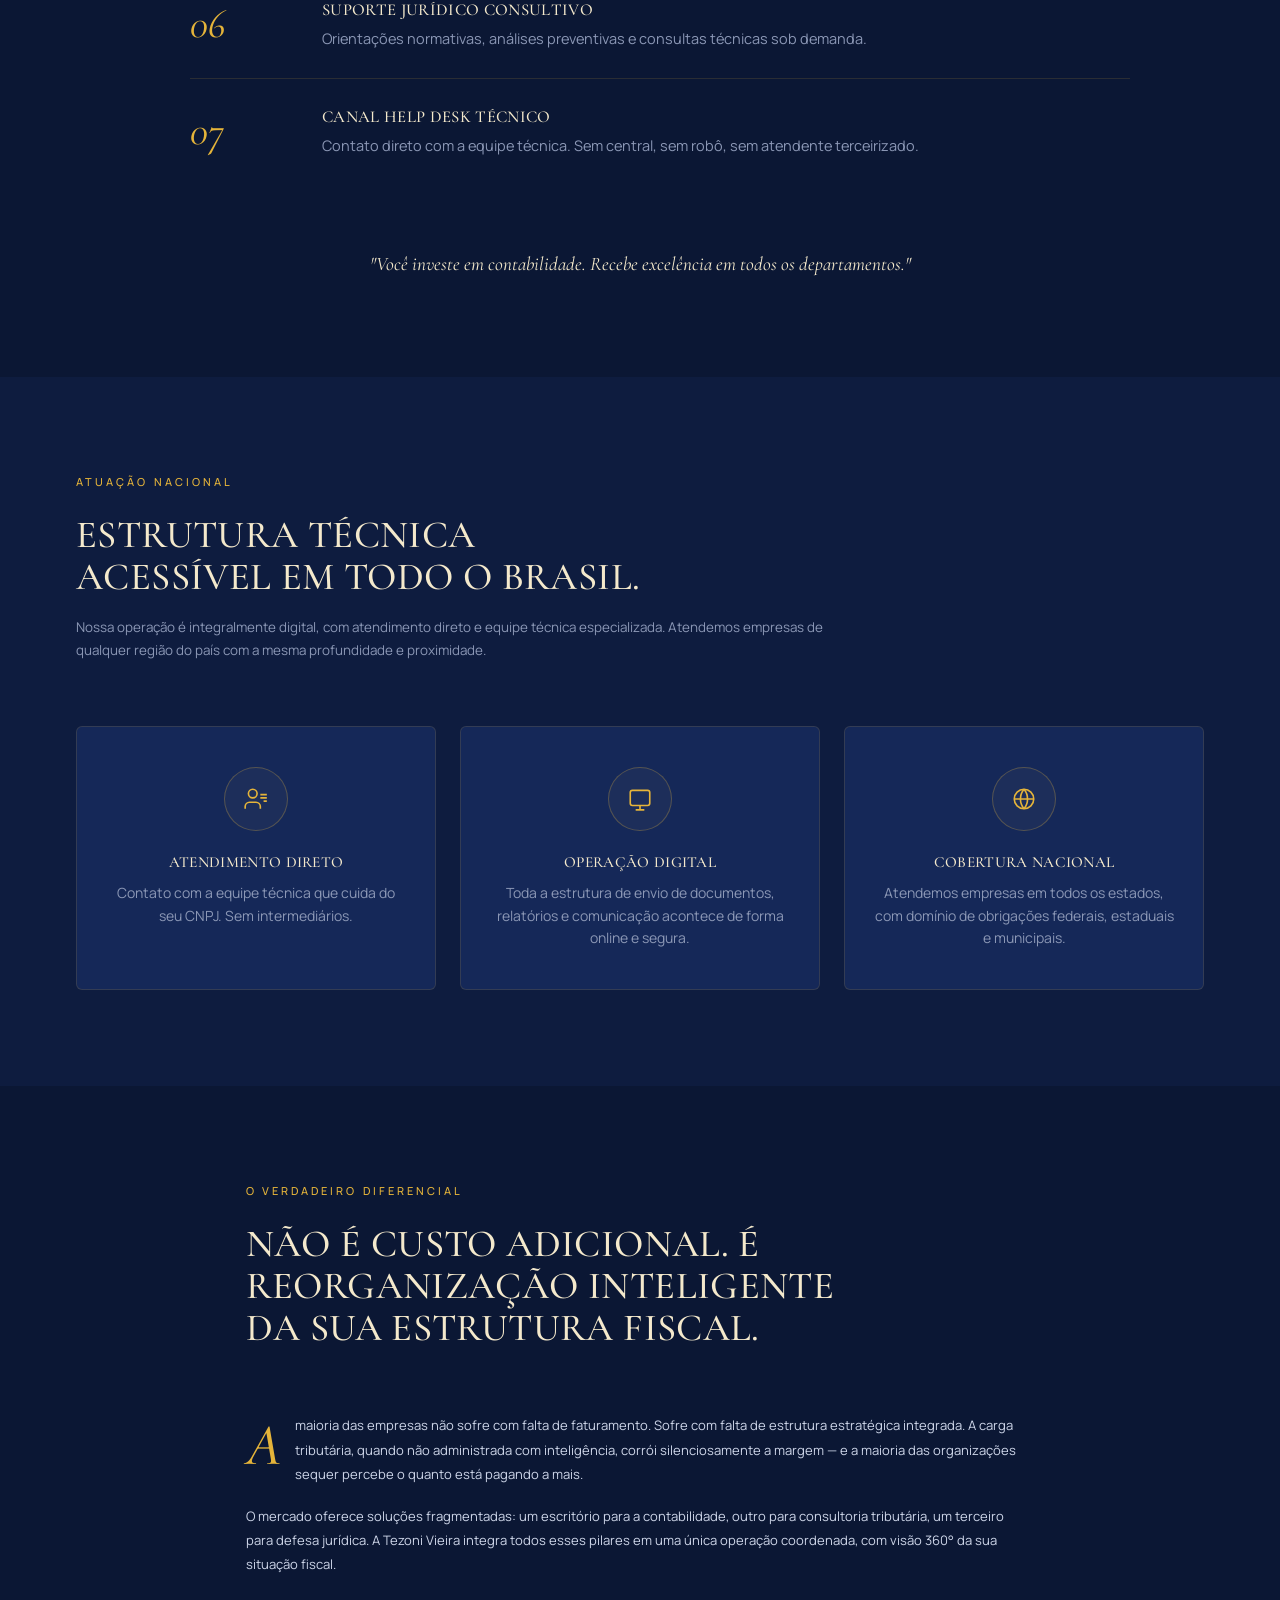
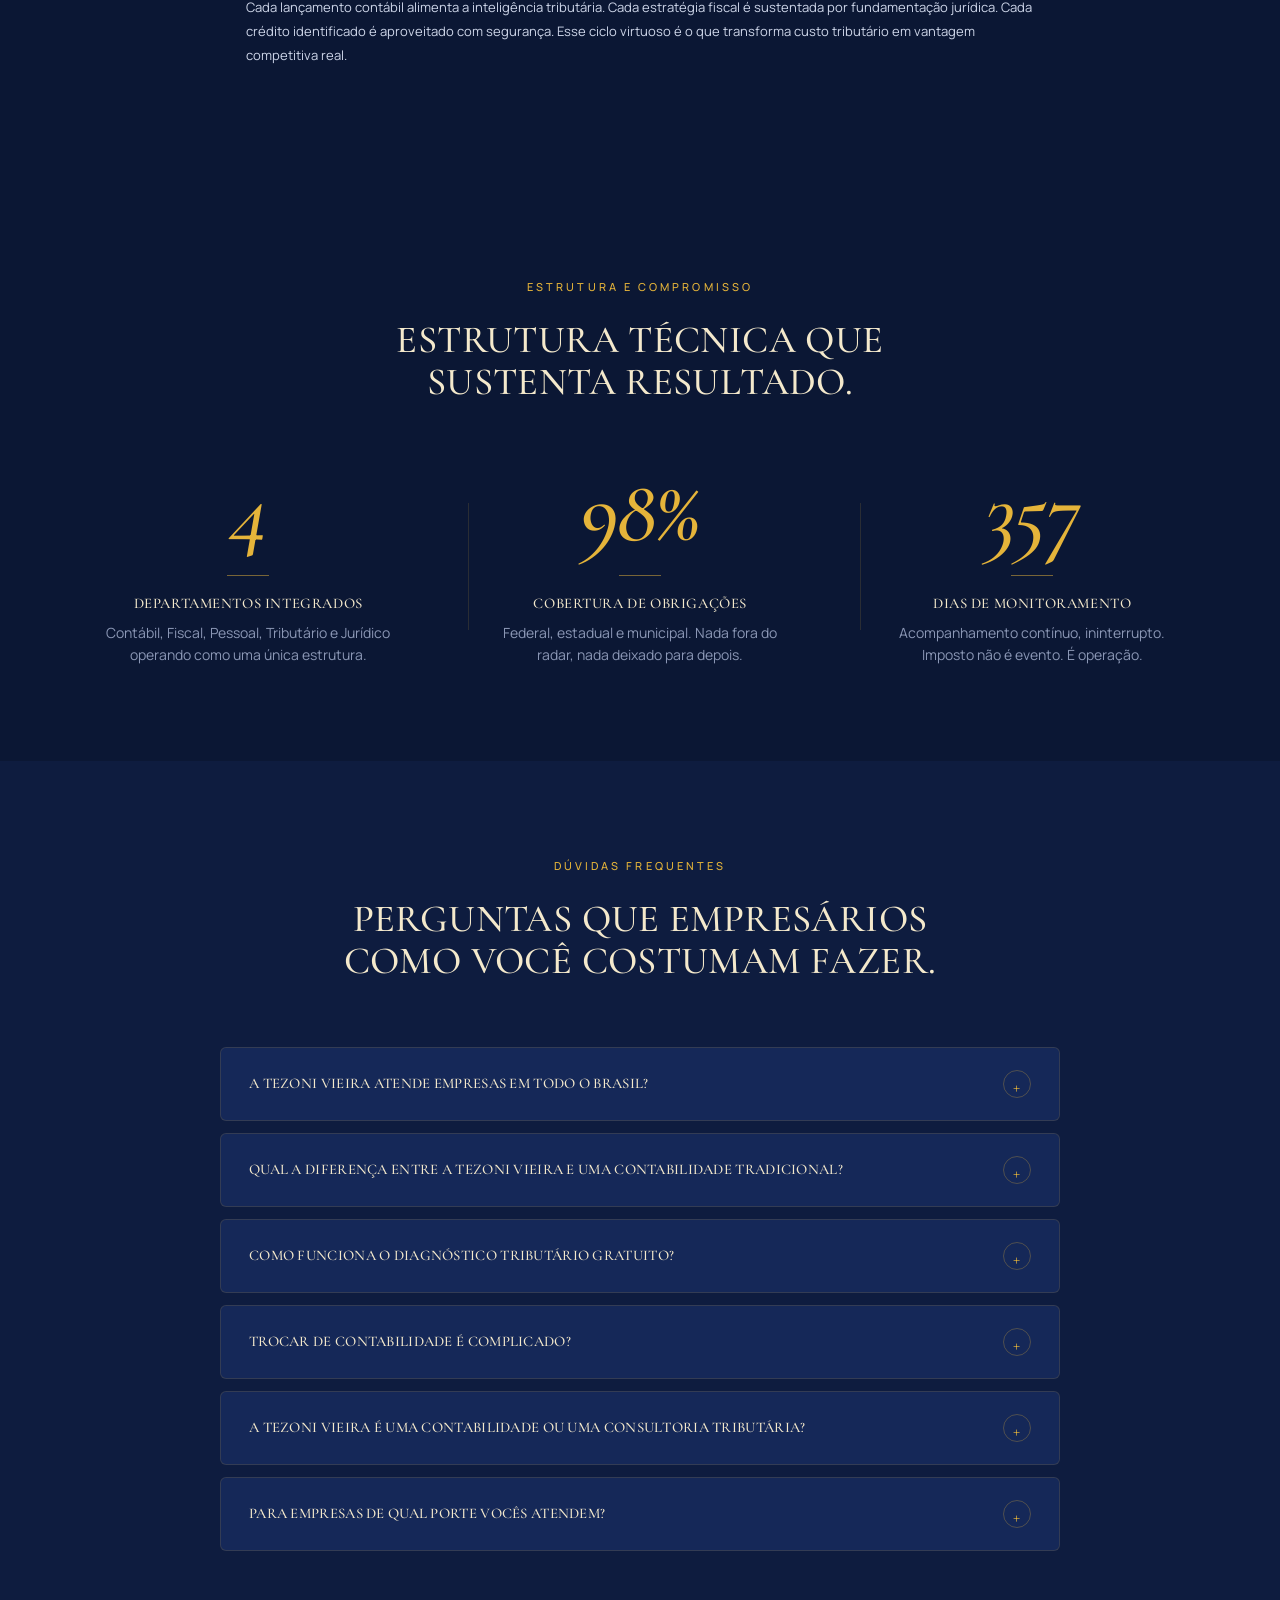
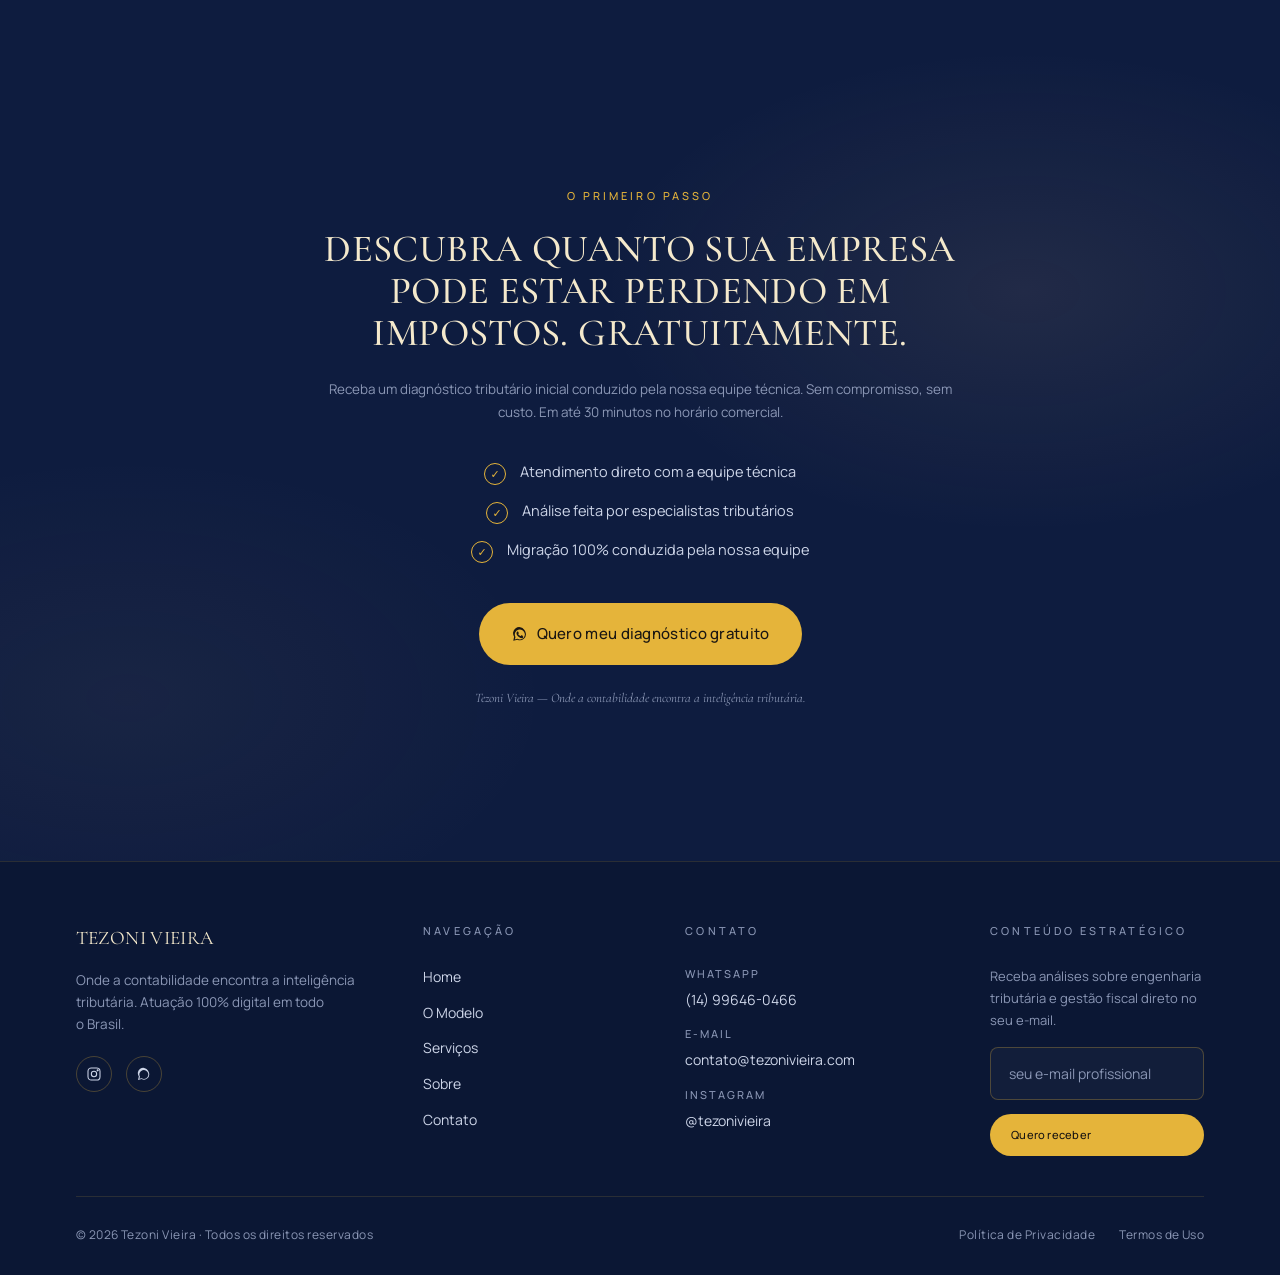
==== commit c603d38b: "Remover logo flutuante da hero Co-Authored-By: Claude Sonnet 4.6 <noreply@anthropic.com>" ====
--- a/index.html
+++ b/index.html
@@ -100,9 +100,6 @@
       </div>
     </div>
   </div>
-  <div class="float-chip c-logo">
-    <img src="images/logo2.webp" alt="Tezoni Vieira" loading="lazy" decoding="async">
-  </div>
 </section>
 
 <!-- ============== SECTION 2 — DIAGNÓSTICO ============== -->
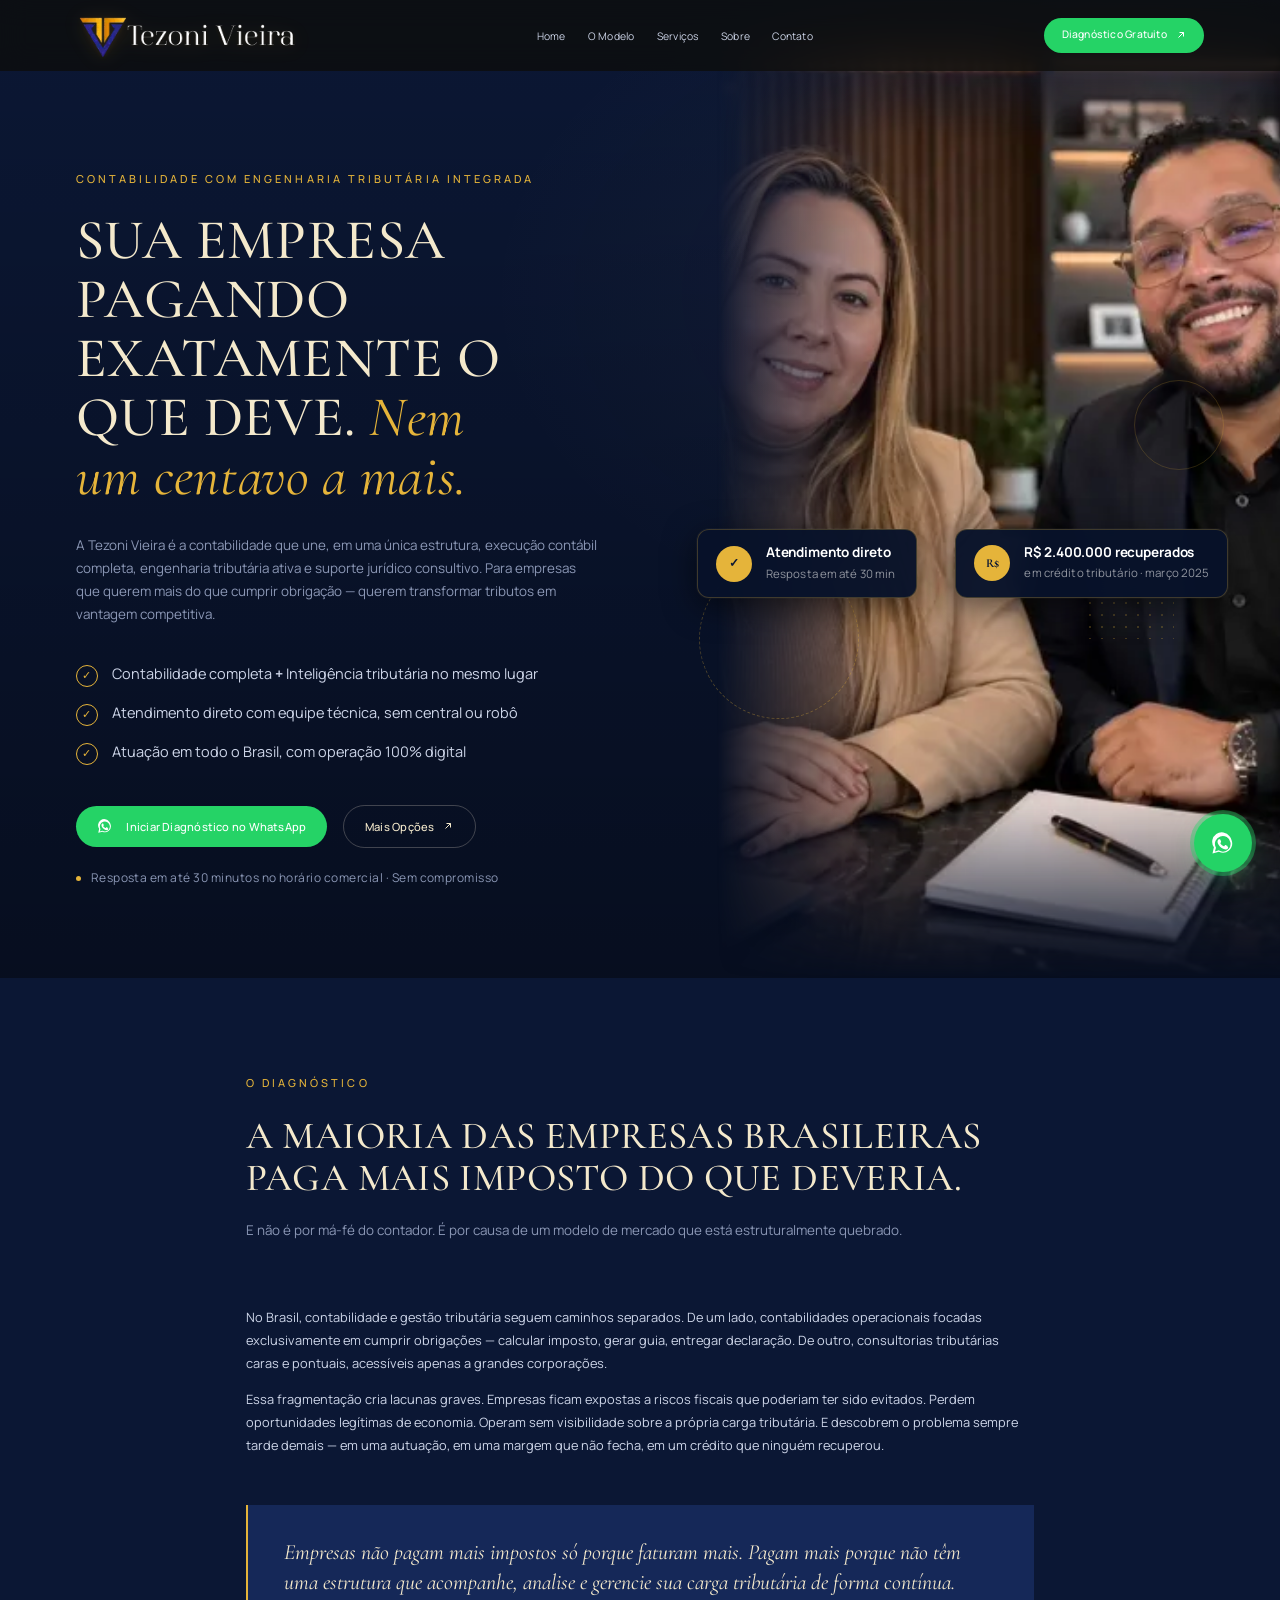
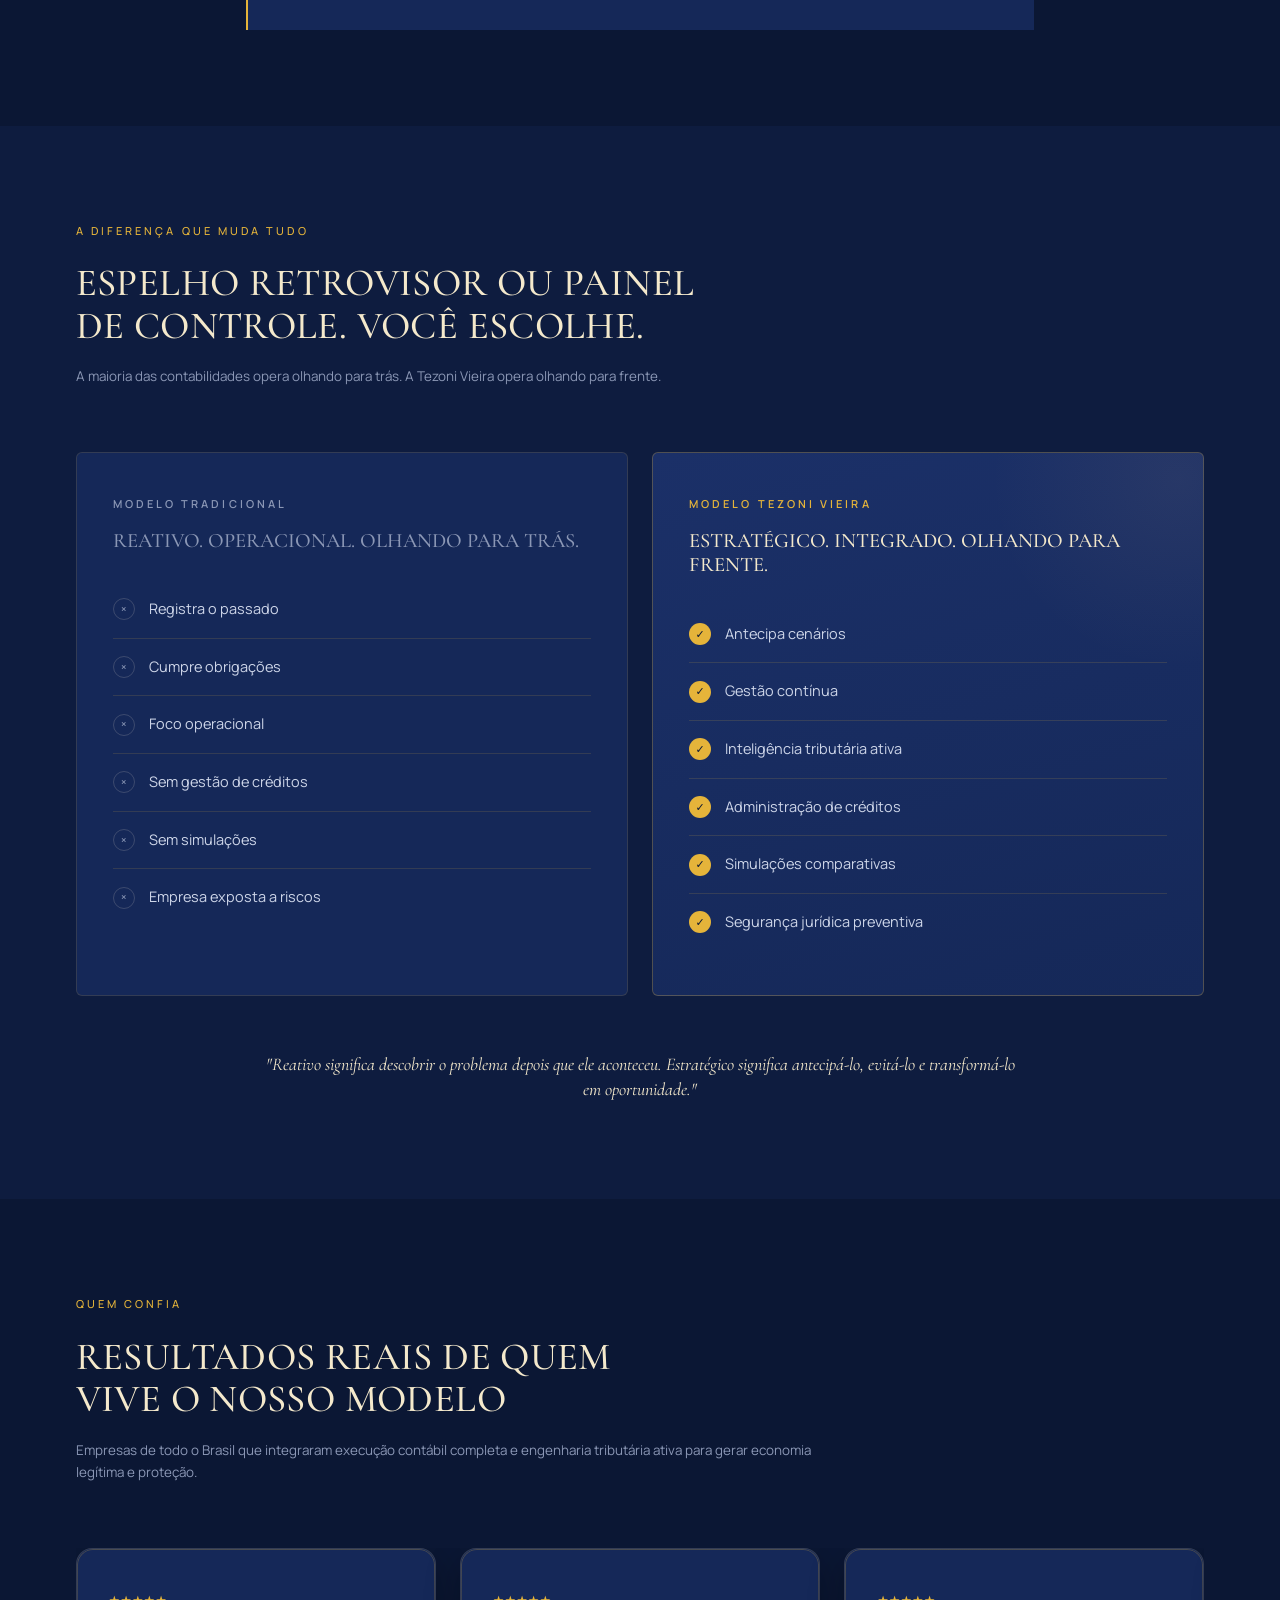
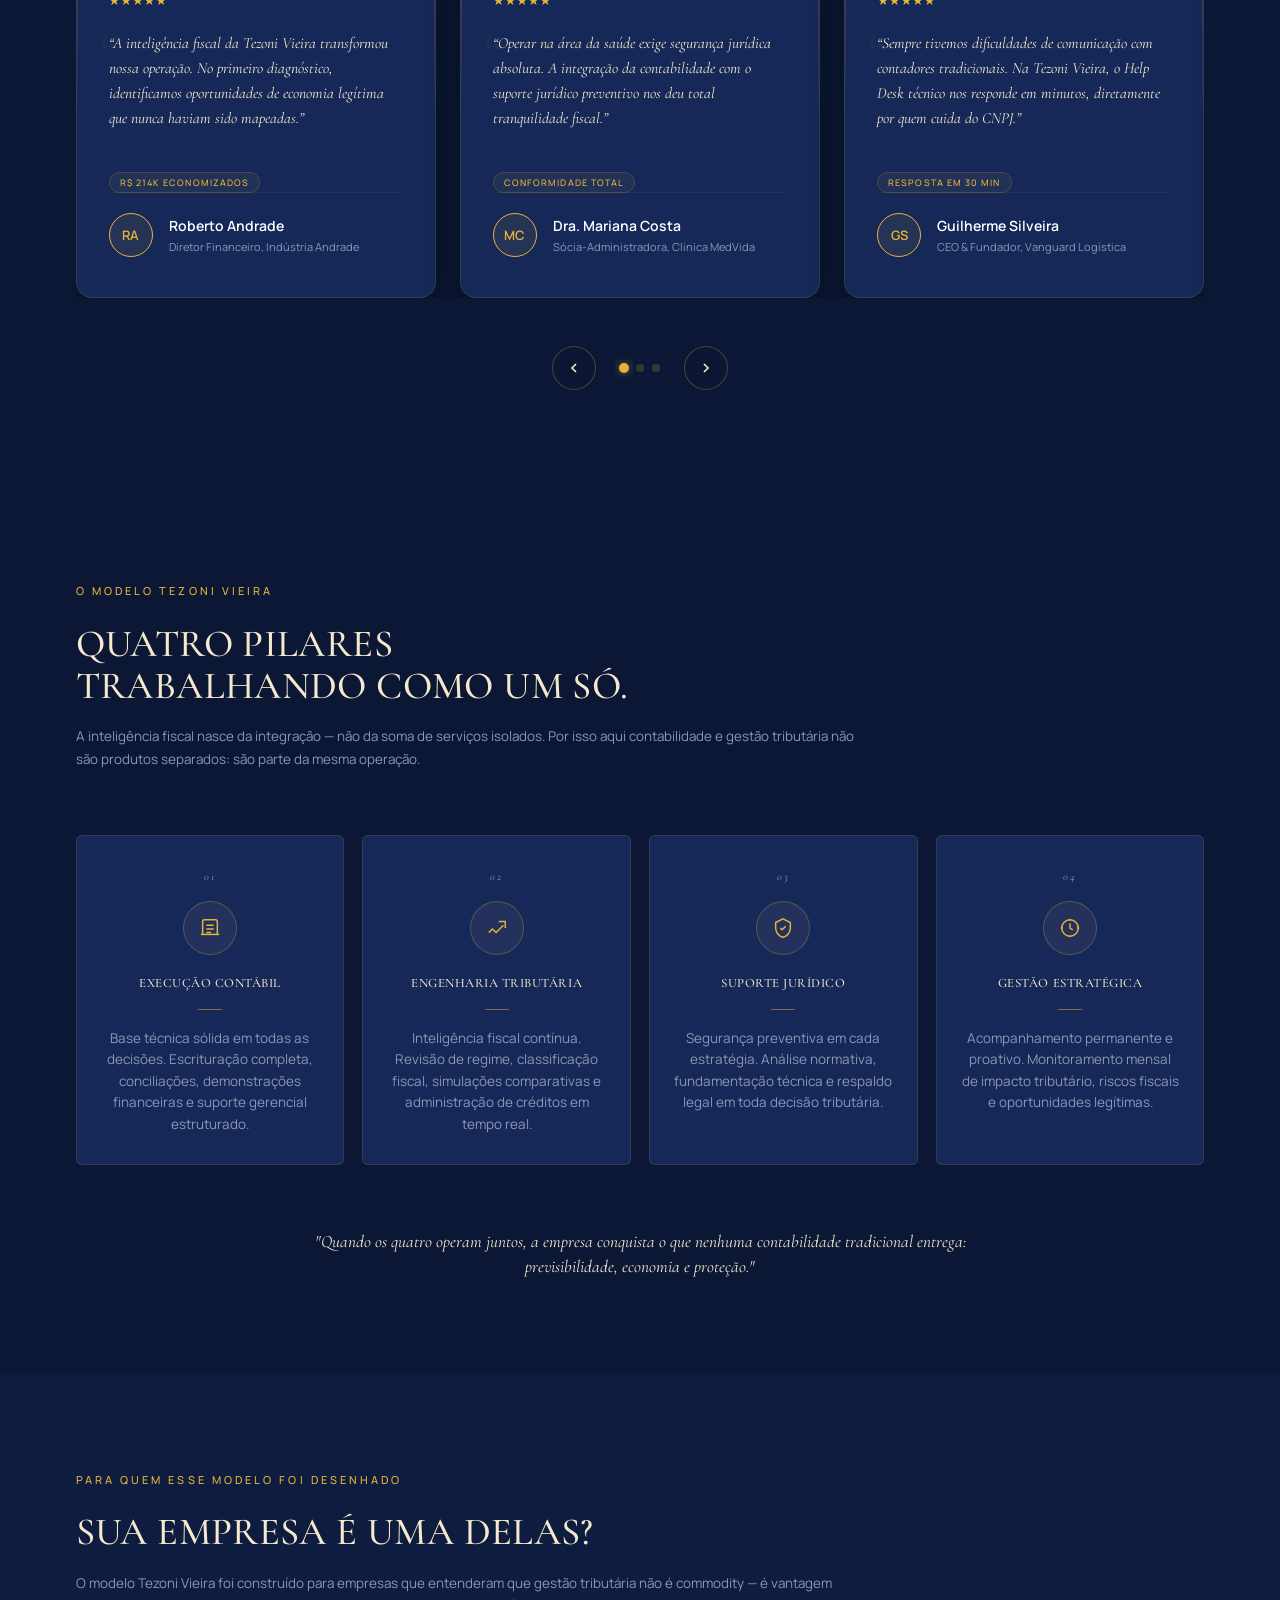
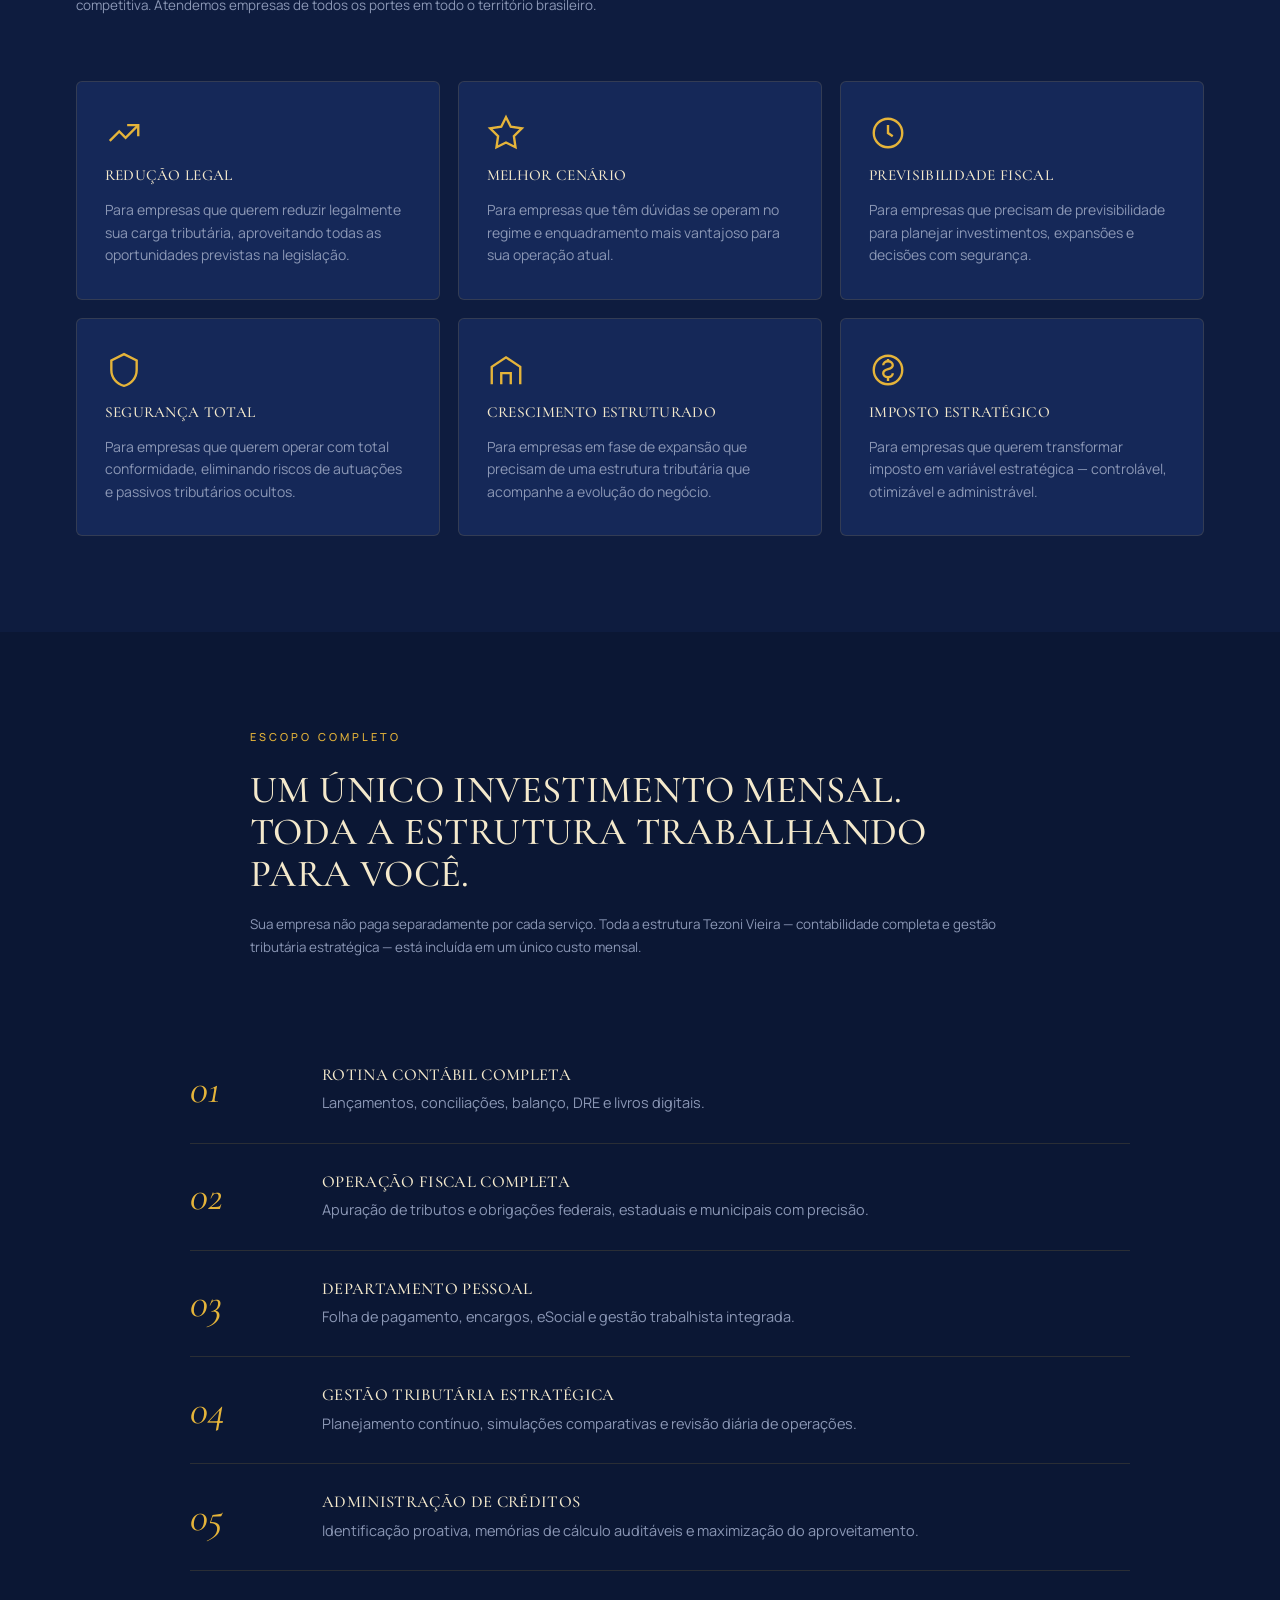
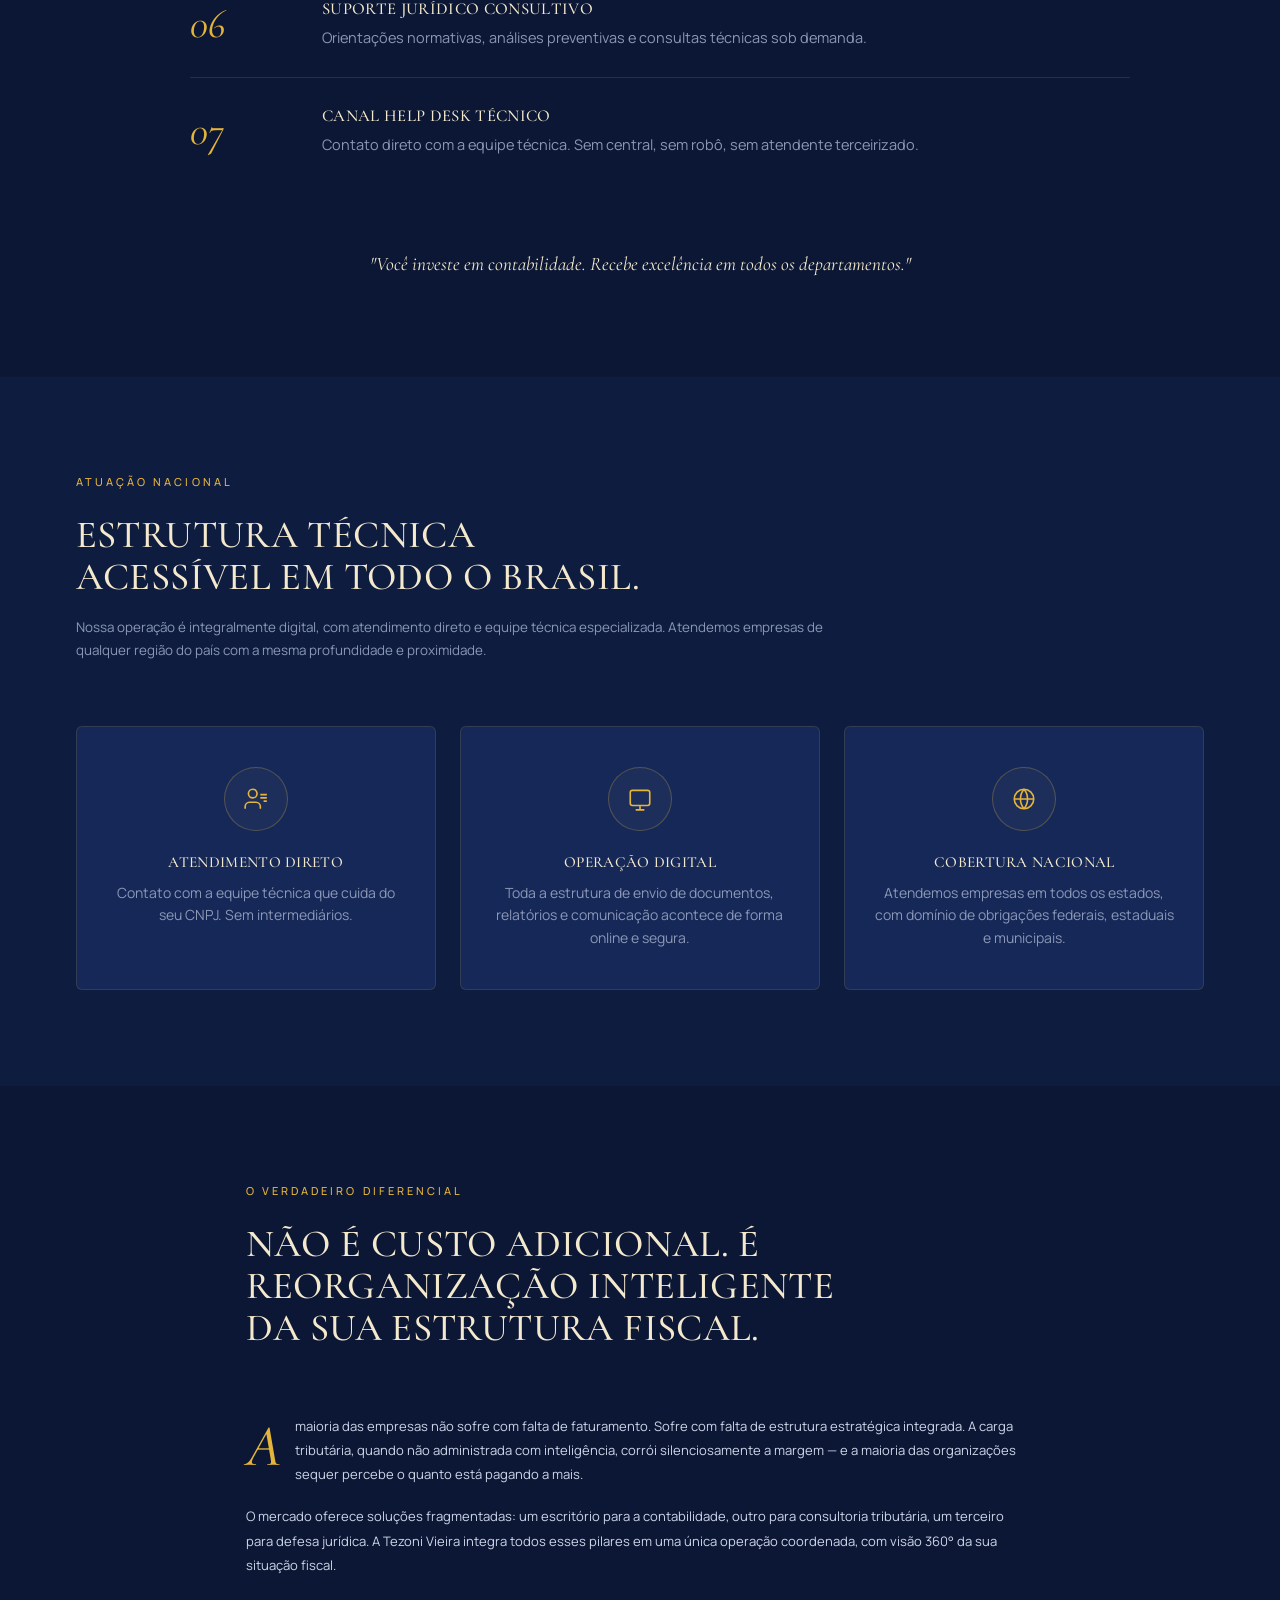
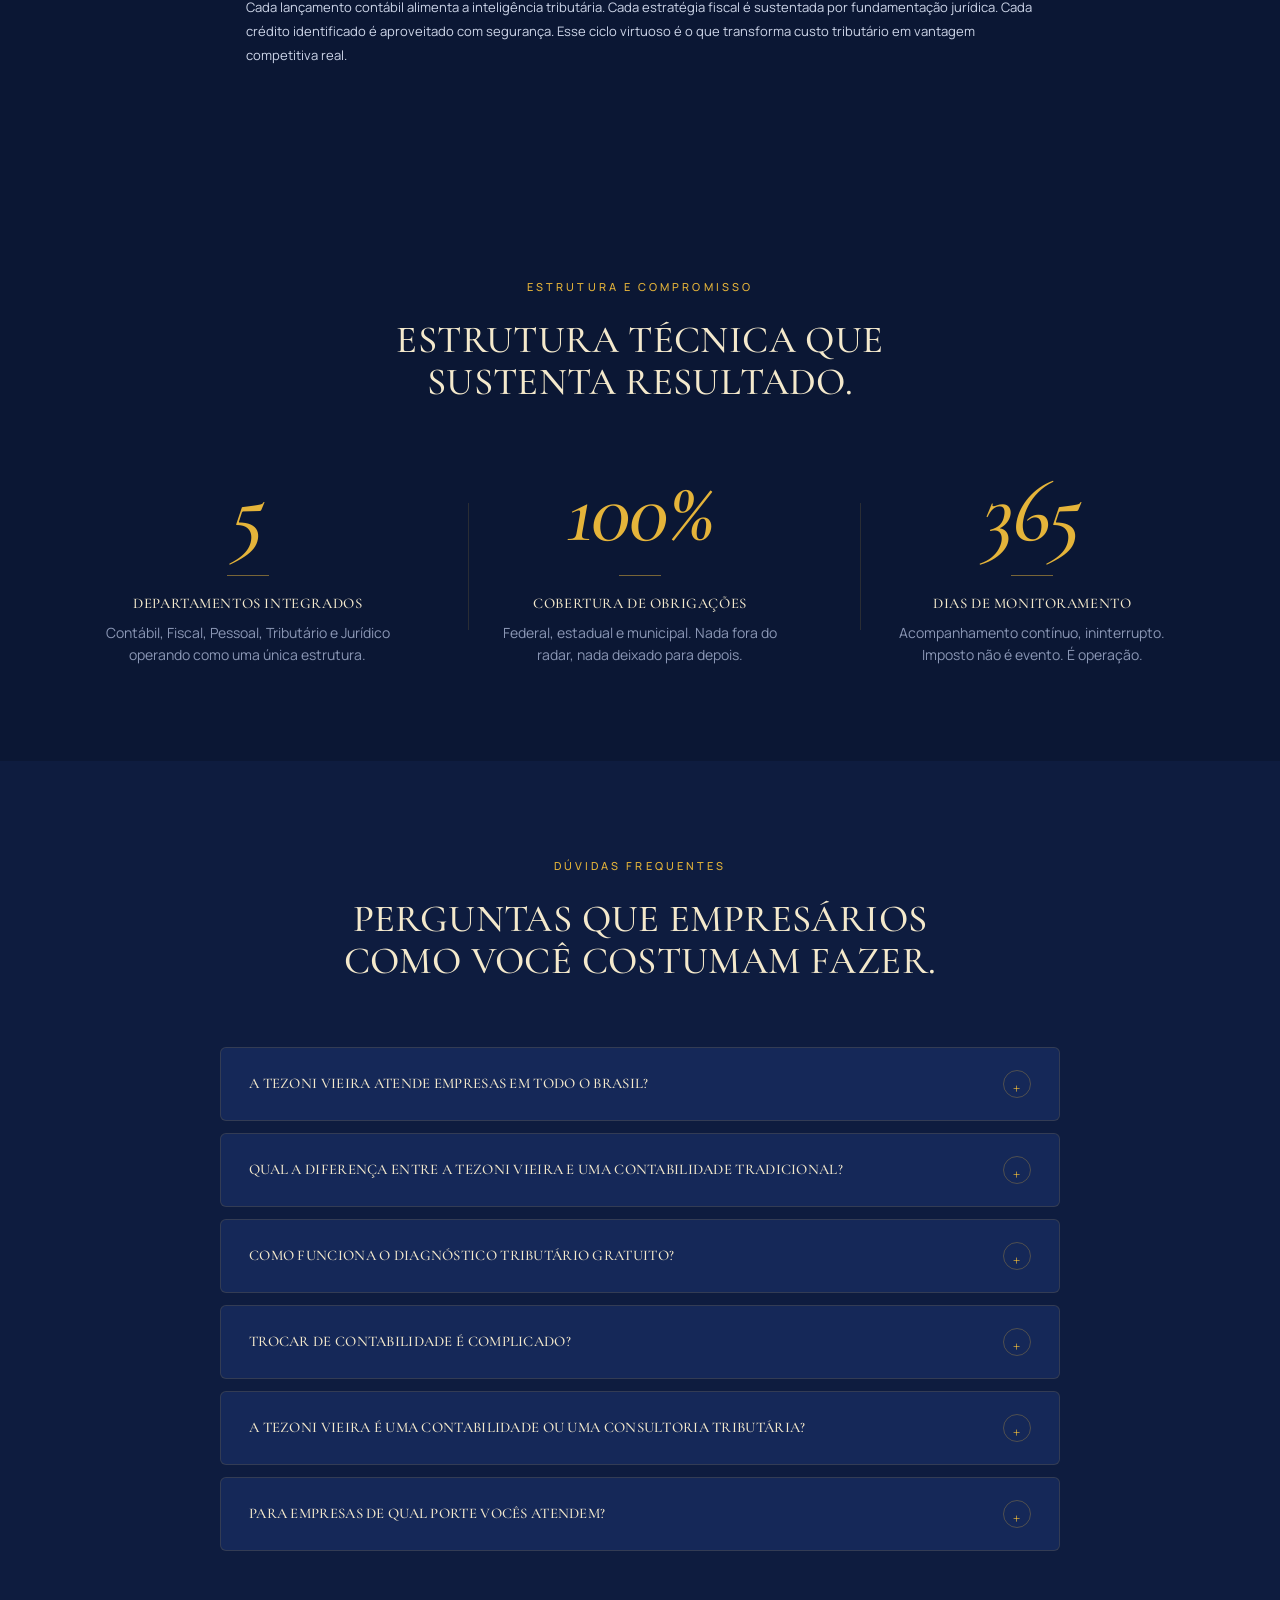
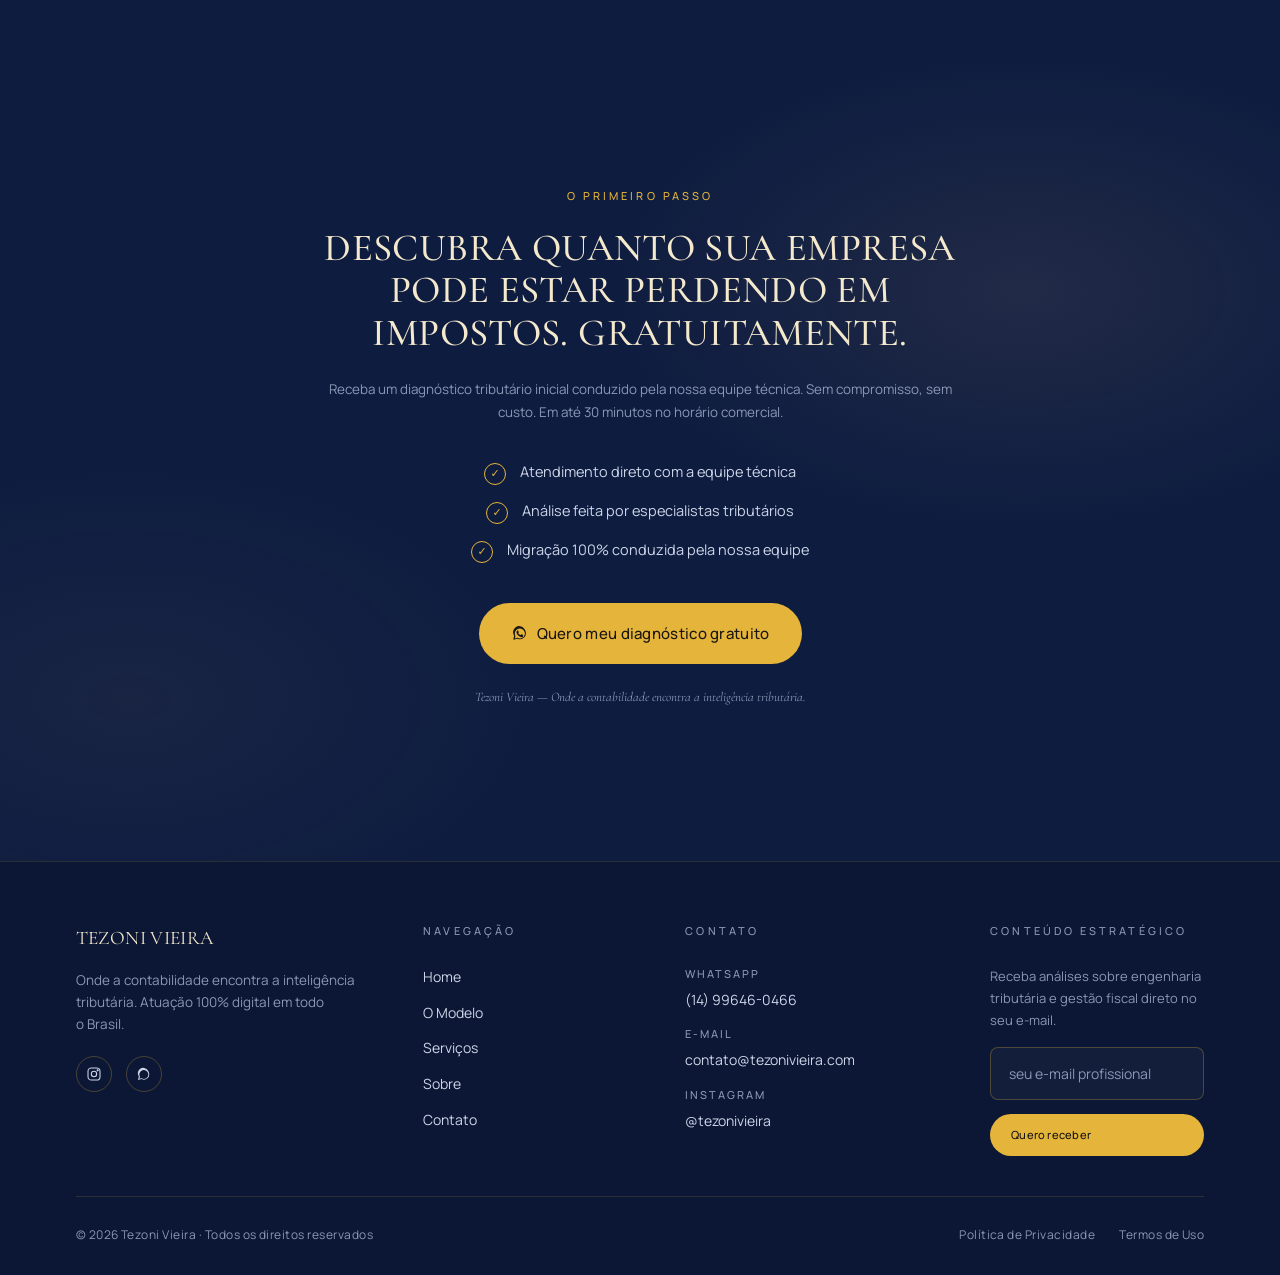
==== commit a20a2d90: "Otimizar velocidade mobile: reduzir animações, fontes e efeitos - Desabilitar backdrop-filter, pulse" ====
--- a/index.html
+++ b/index.html
@@ -14,12 +14,12 @@
 <meta name="description" content="Contabilidade integrada com engenharia tributária ativa. Atendemos todo o Brasil. Diagnóstico tributário gratuito em até 30 minutos.">
 <link rel="preconnect" href="https://fonts.googleapis.com">
 <link rel="preconnect" href="https://fonts.gstatic.com" crossorigin>
-<link rel="preload" as="image" href="images/HERO.webp" fetchpriority="high">
+<link rel="preload" as="image" href="images/HERO.webp" fetchpriority="high" media="(min-width:821px)">
 <style>:root{--bg:#0B1734;--bg-2:#0E1C3F;--bg-card:#152858;--bg-card-2:#1B3068;--line:rgba(229,180,58,0.14);--line-2:rgba(229,180,58,0.28);--tan:#E5B43A;--tan-soft:#F2C95A;--cream:#F4E9CC;--text:#cdd5e8;--text-soft:#8b97b5}*,*::before,*::after{box-sizing:border-box}html{scroll-behavior:smooth;background:var(--bg);font-size:80%}body{margin:0;font-family:'Manrope',ui-sans-serif,system-ui,sans-serif;font-size:1rem;line-height:1.7;color:var(--text);background:var(--bg);-webkit-font-smoothing:antialiased}img{display:block;max-width:100%}a{color:inherit;text-decoration:none}button{font:inherit;cursor:pointer;border:none;background:none;color:inherit}h1,h2,h3,h4{font-family:'Cormorant Garamond','Playfair Display',Georgia,serif;font-weight:500;color:var(--cream);margin:0;text-wrap:balance}h1,h2{text-transform:uppercase;letter-spacing:0.01em}h1{font-size:clamp(2.4rem,4.6vw,4.4rem);line-height:1.05}h2{font-size:clamp(1.9rem,3.4vw,3rem);line-height:1.1}p{margin:0 0 1em;color:var(--text)}.container{max-width:1180px;margin:0 auto;padding:0 2rem}.eyebrow{display:block;font-family:'Manrope',sans-serif;font-size:11px;font-weight:500;letter-spacing:0.28em;text-transform:uppercase;color:var(--tan);margin-bottom:22px}.btn{display:inline-flex;align-items:center;gap:0.625rem;font-family:'Manrope',sans-serif;font-size:0.875rem;font-weight:500;padding:0.875rem 1.625rem;border-radius:999px;transition:transform .25s,background .25s;letter-spacing:0.02em}.btn-whatsapp{background:#25D366;color:#fff}.btn-ghost{border:1px solid rgba(237,226,210,0.25);color:var(--cream)}.btn-tan{background:var(--tan);color:#1a1612}.site-header{position:fixed;top:0;left:0;right:0;z-index:80;padding:1.125rem 0;background:rgba(14,13,11,0.78);backdrop-filter:blur(14px);-webkit-backdrop-filter:blur(14px);border-bottom:1px solid transparent;transition:border-color .3s,background .3s}.site-header.scrolled{border-bottom-color:var(--line);background:rgba(14,13,11,0.92)}.nav{display:flex;align-items:center;justify-content:space-between;gap:2.5rem}.brand,.brand-mark{display:flex;align-items:center}.brand-logo{height:5rem;width:auto;position:relative;margin-top:-0.875rem;margin-bottom:-0.875rem}.brand-logo-premium{filter:drop-shadow(0 2px 10px rgba(229,180,58,0.16)) saturate(1.15) contrast(1.05)}.nav-links{display:flex;gap:1.75rem;list-style:none;margin:0;padding:0}.nav-links a{font-size:0.8125rem;font-weight:400;color:var(--text);letter-spacing:0.02em;padding:0.375rem 0;transition:color .2s;white-space:nowrap}.nav-cta{display:flex;align-items:center;gap:0.875rem}.nav-cta .btn{padding:0.6875rem 1.375rem;font-size:0.8125rem}.menu-toggle{display:none;width:2.5rem;height:2.5rem;align-items:center;justify-content:center}.menu-toggle span{display:block;width:1.375rem;height:1.5px;background:var(--cream);position:relative}.menu-toggle span::before,.menu-toggle span::after{content:"";position:absolute;left:0;width:1.375rem;height:1.5px;background:var(--cream)}.menu-toggle span::before{top:-0.375rem}.menu-toggle span::after{top:0.375rem}.hero{padding:170px 0 90px;position:relative;overflow:hidden;background:radial-gradient(ellipse 900px 600px at 80% 30%,rgba(201,168,138,0.06),transparent 60%),var(--bg)}.hero::before{content:"";position:absolute;inset:0;background:linear-gradient(180deg,transparent 0%,rgba(0,0,0,0.4) 100%);pointer-events:none;z-index:0}.hero .photo{position:absolute;top:0;right:0;width:44%;height:100%;object-fit:cover;object-position:top center;display:block;z-index:1;-webkit-mask-image:linear-gradient(to right,transparent 0%,black 32%),linear-gradient(to top,transparent 0%,black 18%),linear-gradient(to bottom,transparent 0%,black 14%);-webkit-mask-composite:destination-in;mask-image:linear-gradient(to right,transparent 0%,black 32%),linear-gradient(to top,transparent 0%,black 18%),linear-gradient(to bottom,transparent 0%,black 14%);mask-composite:intersect}.hero-grid{display:grid;grid-template-columns:1.1fr 0.9fr;gap:72px;align-items:center;position:relative;z-index:2}.hero h1{margin-bottom:28px}.hero h1 .accent{color:var(--tan);font-style:italic;text-transform:none;font-weight:400}.hero .lead{font-size:1.05rem;color:var(--text-soft);margin-bottom:36px;max-width:540px}.hero-bullets{list-style:none;margin:0 0 40px;padding:0;display:flex;flex-direction:column;gap:14px}.hero-bullets li{display:flex;align-items:flex-start;gap:14px;font-size:14.5px;color:var(--text)}.hero-bullets .check{flex:0 0 22px;width:22px;height:22px;border-radius:50%;border:1px solid var(--tan);color:var(--tan);display:grid;place-items:center;font-size:11px;margin-top:3px}.hero-cta{display:flex;align-items:center;gap:16px;flex-wrap:wrap}.hero-micro{margin-top:20px;font-size:12px;color:var(--text-soft);letter-spacing:0.04em;display:flex;align-items:center;gap:10px}.hero-micro .dot{width:5px;height:5px;border-radius:50%;background:var(--tan)}.hero-visual{position:relative;min-height:1px}.reveal{opacity:0;transform:translateY(32px) scale(0.985);transition:opacity 1.2s cubic-bezier(0.16,1,0.3,1),transform 1.2s cubic-bezier(0.16,1,0.3,1)}.reveal.in{opacity:1;transform:translateY(0) scale(1)}@media(max-width:820px){.nav-links{display:none;position:absolute;top:100%;left:0;right:0;background:rgba(11,23,52,0.98);backdrop-filter:blur(16px);flex-direction:column;gap:0;padding:12px 0;border-bottom:1px solid var(--line-2)}.nav-links.nav-open{display:flex}.menu-toggle{display:flex}.nav-cta .btn span:not(.btn-arrow){display:none}.nav-cta .btn{padding:10px 16px}.brand-logo{height:44px;margin-top:-8px;margin-bottom:-8px}.hero{padding:110px 0 60px}.hero-grid{grid-template-columns:1fr;gap:0}.hero .photo{position:absolute;top:60px;left:0;width:100%;height:auto;object-fit:contain;object-position:center top;opacity:0.35;z-index:0;-webkit-mask-image:linear-gradient(to bottom,black 50%,transparent 100%);mask-image:linear-gradient(to bottom,black 50%,transparent 100%)}.hero::before{background:linear-gradient(180deg,rgba(10,15,30,0.55)0,rgba(10,15,30,0.75)100%);z-index:1}.hero .float-chip.c-logo,.hero-visual{display:none}.hero-copy{text-align:center;position:relative;z-index:2}.hero-bullets li{justify-content:flex-start}.hero-cta,.hero-micro{justify-content:center}}@media(max-width:560px){h1{font-size:clamp(2rem,9vw,2.8rem)}.hero{padding:100px 0 50px}.hero .lead{font-size:0.95rem}.hero-cta{flex-direction:column;align-items:stretch}.hero-cta .btn{justify-content:center}}</style>
 <link rel="preload" as="style" href="styles.css" onload="this.onload=null;this.rel='stylesheet'">
 <noscript><link rel="stylesheet" href="styles.css"></noscript>
-<link rel="preload" as="style" href="https://fonts.googleapis.com/css2?family=Cormorant+Garamond:ital,wght@0,400;0,500;0,600;0,700;1,400;1,500;1,600&family=Manrope:wght@400;500;600;700&display=swap" onload="this.onload=null;this.rel='stylesheet'" crossorigin>
-<noscript><link rel="stylesheet" href="https://fonts.googleapis.com/css2?family=Cormorant+Garamond:ital,wght@0,400;0,500;0,600;0,700;1,400;1,500;1,600&family=Manrope:wght@400;500;600;700&display=swap"></noscript>
+<link rel="preload" as="style" href="https://fonts.googleapis.com/css2?family=Cormorant+Garamond:ital,wght@0,400;0,500;0,700;1,400&family=Manrope:wght@400;500;700&display=swap" onload="this.onload=null;this.rel='stylesheet'" crossorigin>
+<noscript><link rel="stylesheet" href="https://fonts.googleapis.com/css2?family=Cormorant+Garamond:ital,wght@0,400;0,500;0,700;1,400&family=Manrope:wght@400;500;700&display=swap"></noscript>
 </head>
 <body>
 <!-- Google Tag Manager (noscript) -->
--- a/styles.css
+++ b/styles.css
@@ -615,7 +615,6 @@
   opacity: 0;
   transform: translateY(32px) scale(0.985);
   transition: opacity 1.2s cubic-bezier(0.16, 1, 0.3, 1), transform 1.2s cubic-bezier(0.16, 1, 0.3, 1);
-  will-change: transform, opacity;
 }
 .reveal.in {
   opacity: 1;
@@ -625,7 +624,6 @@
   opacity: 0;
   transform: translateY(32px) scale(0.985);
   transition: opacity 1s cubic-bezier(0.16, 1, 0.3, 1), transform 1s cubic-bezier(0.16, 1, 0.3, 1);
-  will-change: transform, opacity;
 }
 .reveal-stagger.in > * {
   opacity: 1;
@@ -771,6 +769,11 @@
   /* WA FLOAT */
   .wa-float{width:50px;height:50px;bottom:20px;right:16px}
   .wa-float svg{width:24px;height:24px}
+
+  /* PERFORMANCE MOBILE */
+  .wa-float::before{animation:none}
+  .hero-visual .deco-circle{animation:none}
+  .site-header{backdrop-filter:none;-webkit-backdrop-filter:none;background:rgba(11,23,52,0.97)}
 }
 
 /* ==========================================================
--- a/styles.css
+++ b/styles.css
@@ -615,7 +615,6 @@
   opacity: 0;
   transform: translateY(32px) scale(0.985);
   transition: opacity 1.2s cubic-bezier(0.16, 1, 0.3, 1), transform 1.2s cubic-bezier(0.16, 1, 0.3, 1);
-  will-change: transform, opacity;
 }
 .reveal.in {
   opacity: 1;
@@ -625,7 +624,6 @@
   opacity: 0;
   transform: translateY(32px) scale(0.985);
   transition: opacity 1s cubic-bezier(0.16, 1, 0.3, 1), transform 1s cubic-bezier(0.16, 1, 0.3, 1);
-  will-change: transform, opacity;
 }
 .reveal-stagger.in > * {
   opacity: 1;
@@ -771,6 +769,11 @@
   /* WA FLOAT */
   .wa-float{width:50px;height:50px;bottom:20px;right:16px}
   .wa-float svg{width:24px;height:24px}
+
+  /* PERFORMANCE MOBILE */
+  .wa-float::before{animation:none}
+  .hero-visual .deco-circle{animation:none}
+  .site-header{backdrop-filter:none;-webkit-backdrop-filter:none;background:rgba(11,23,52,0.97)}
 }
 
 /* ==========================================================
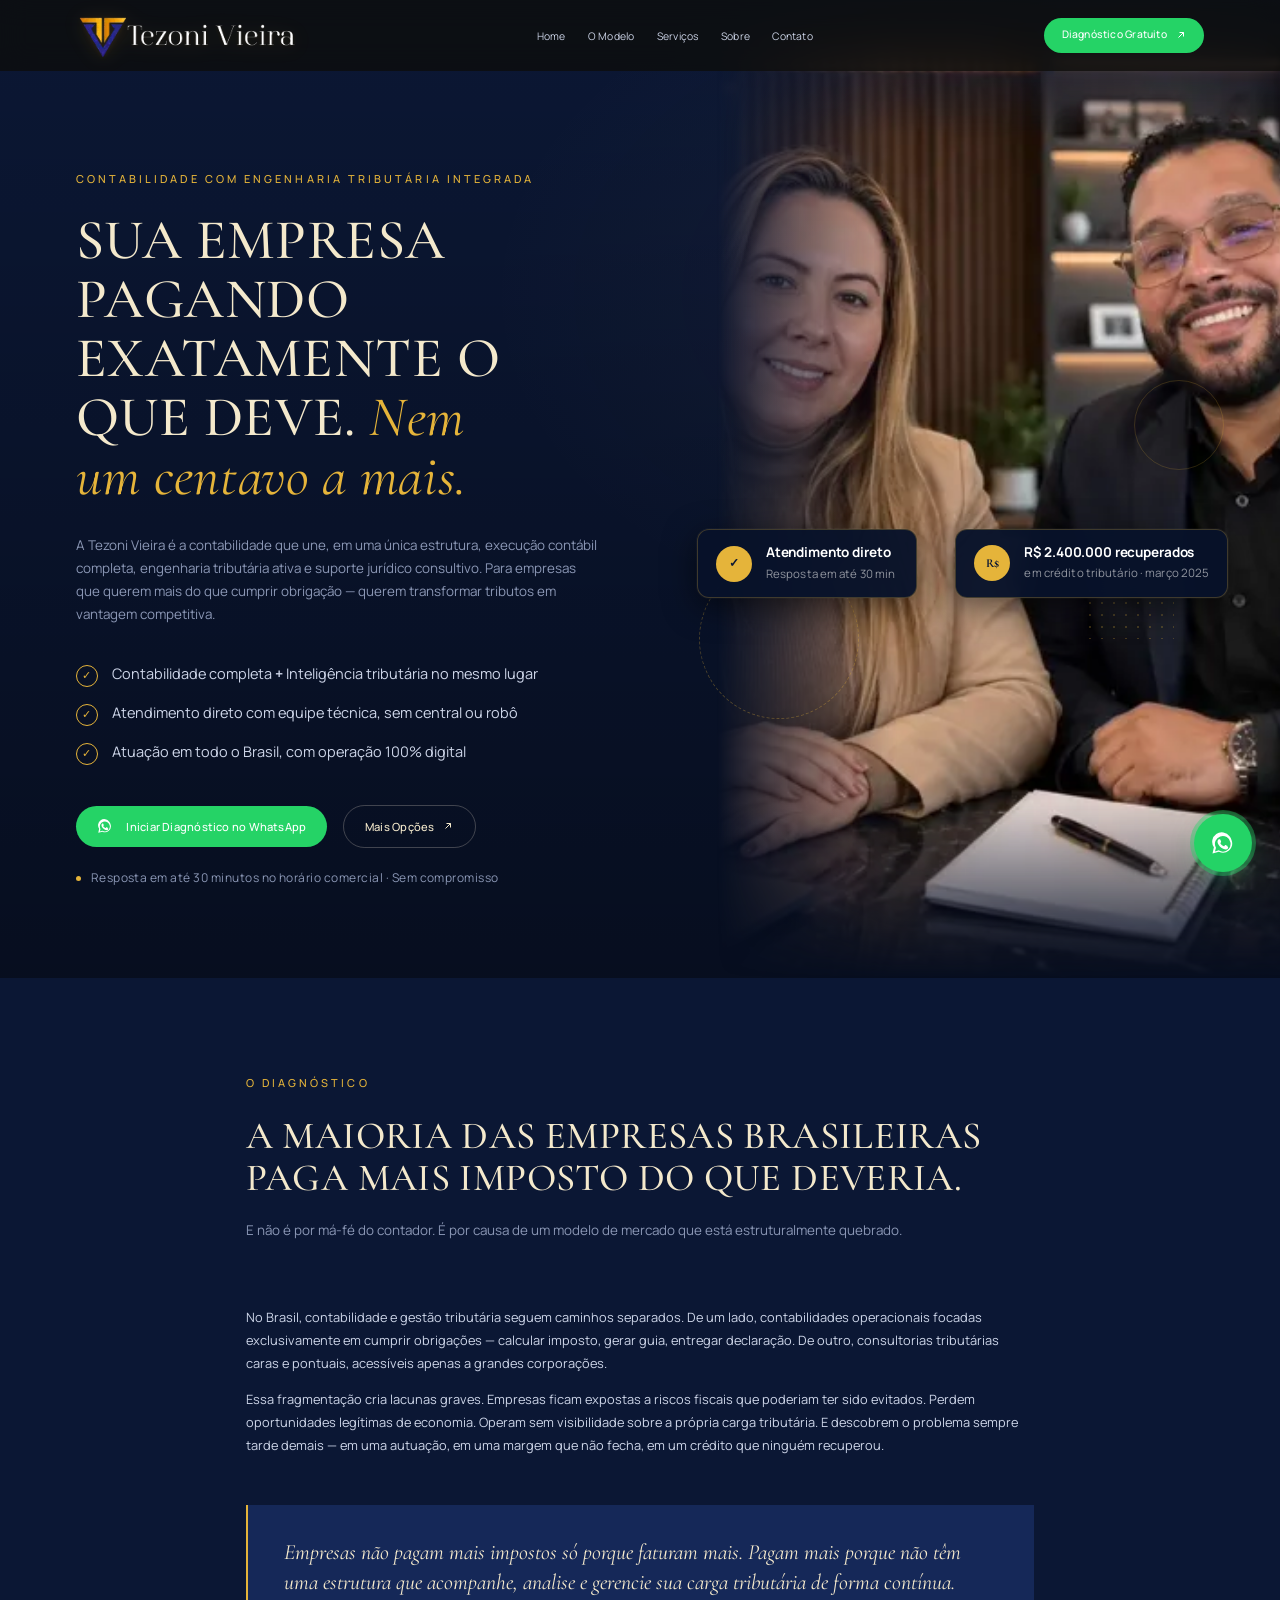
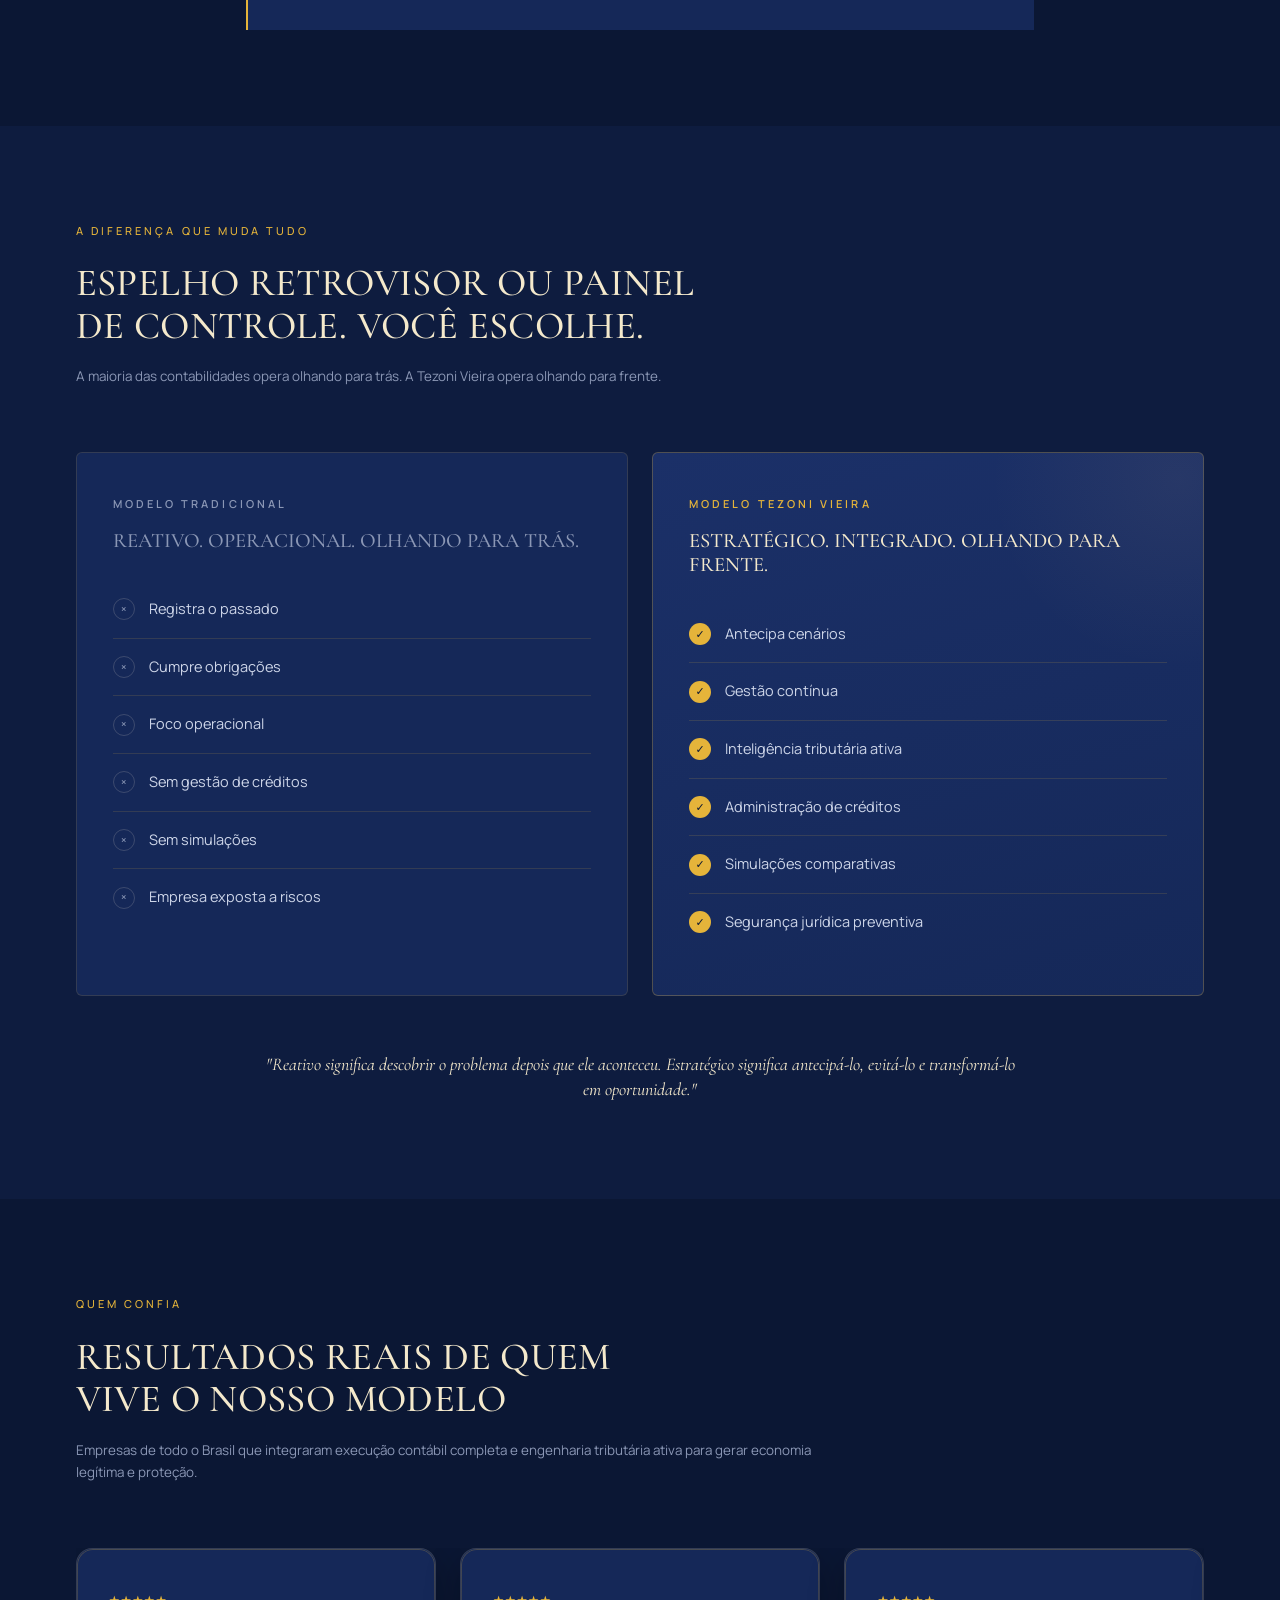
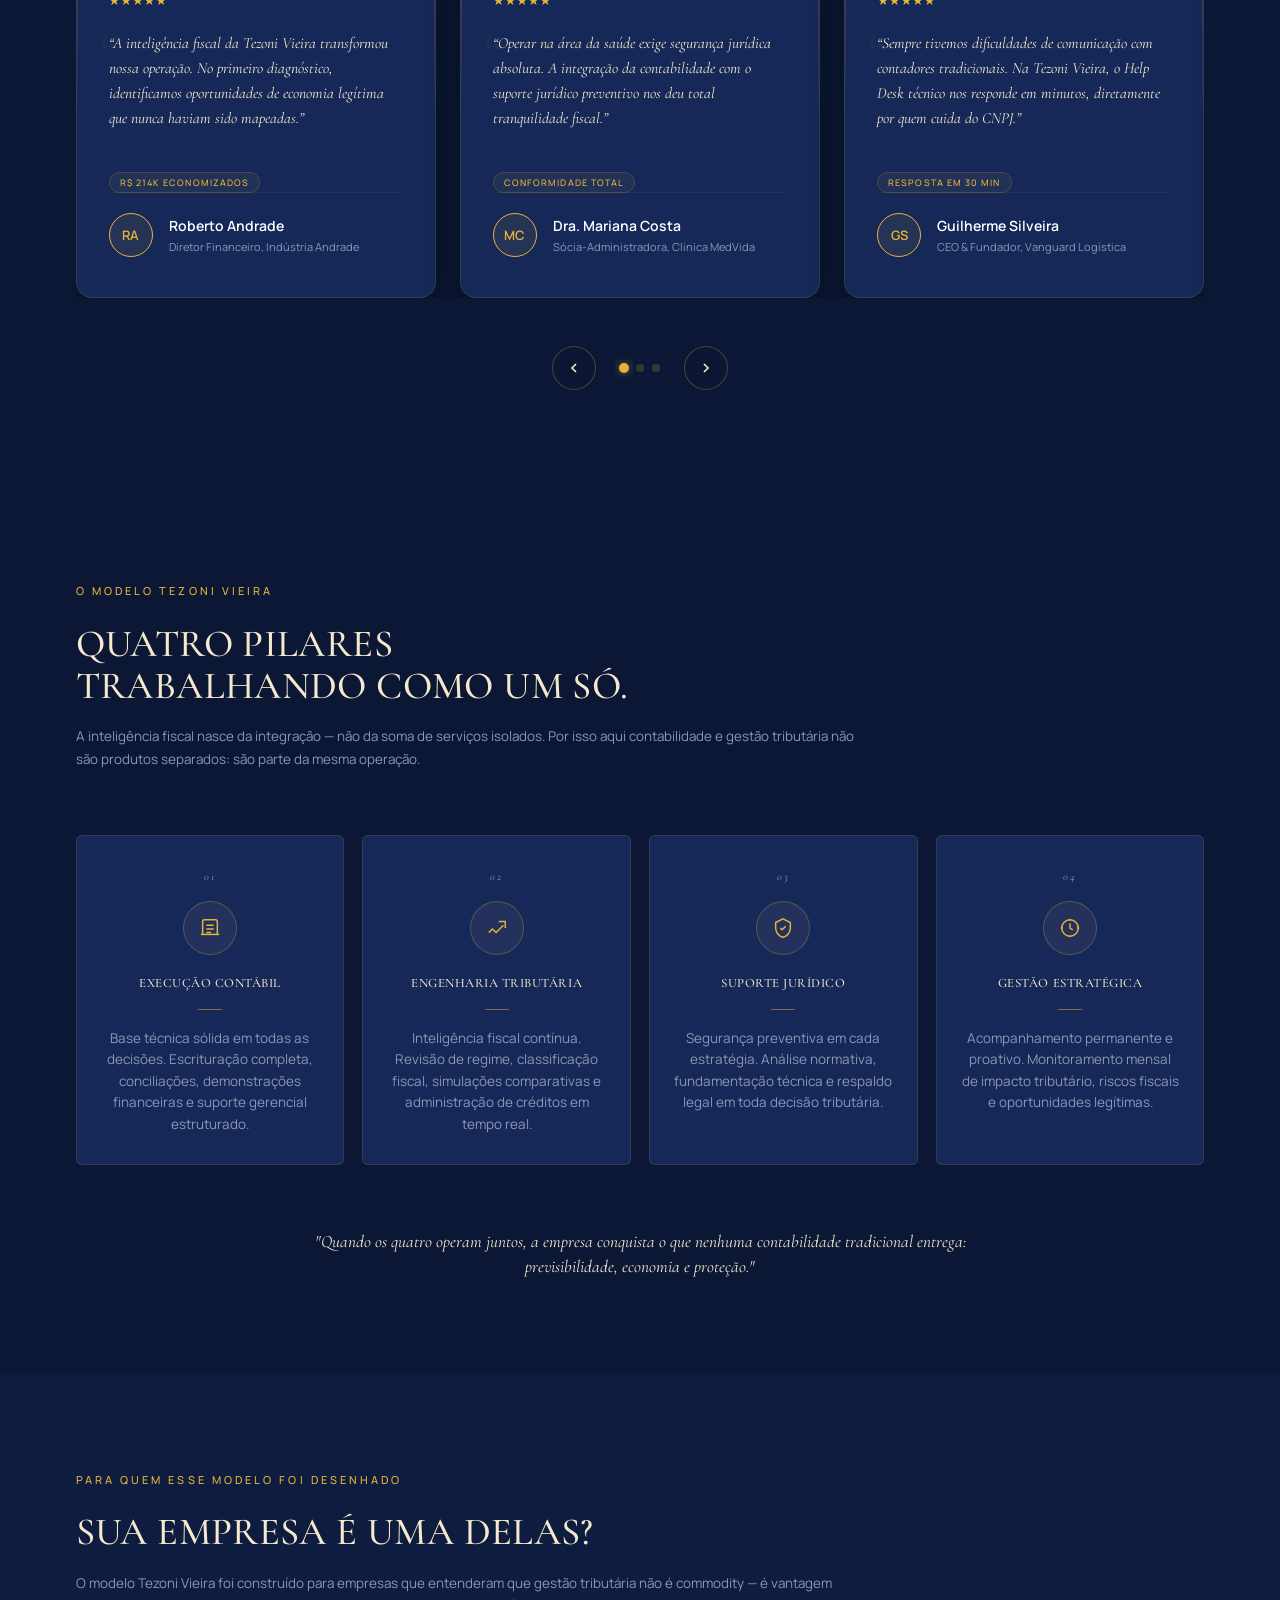
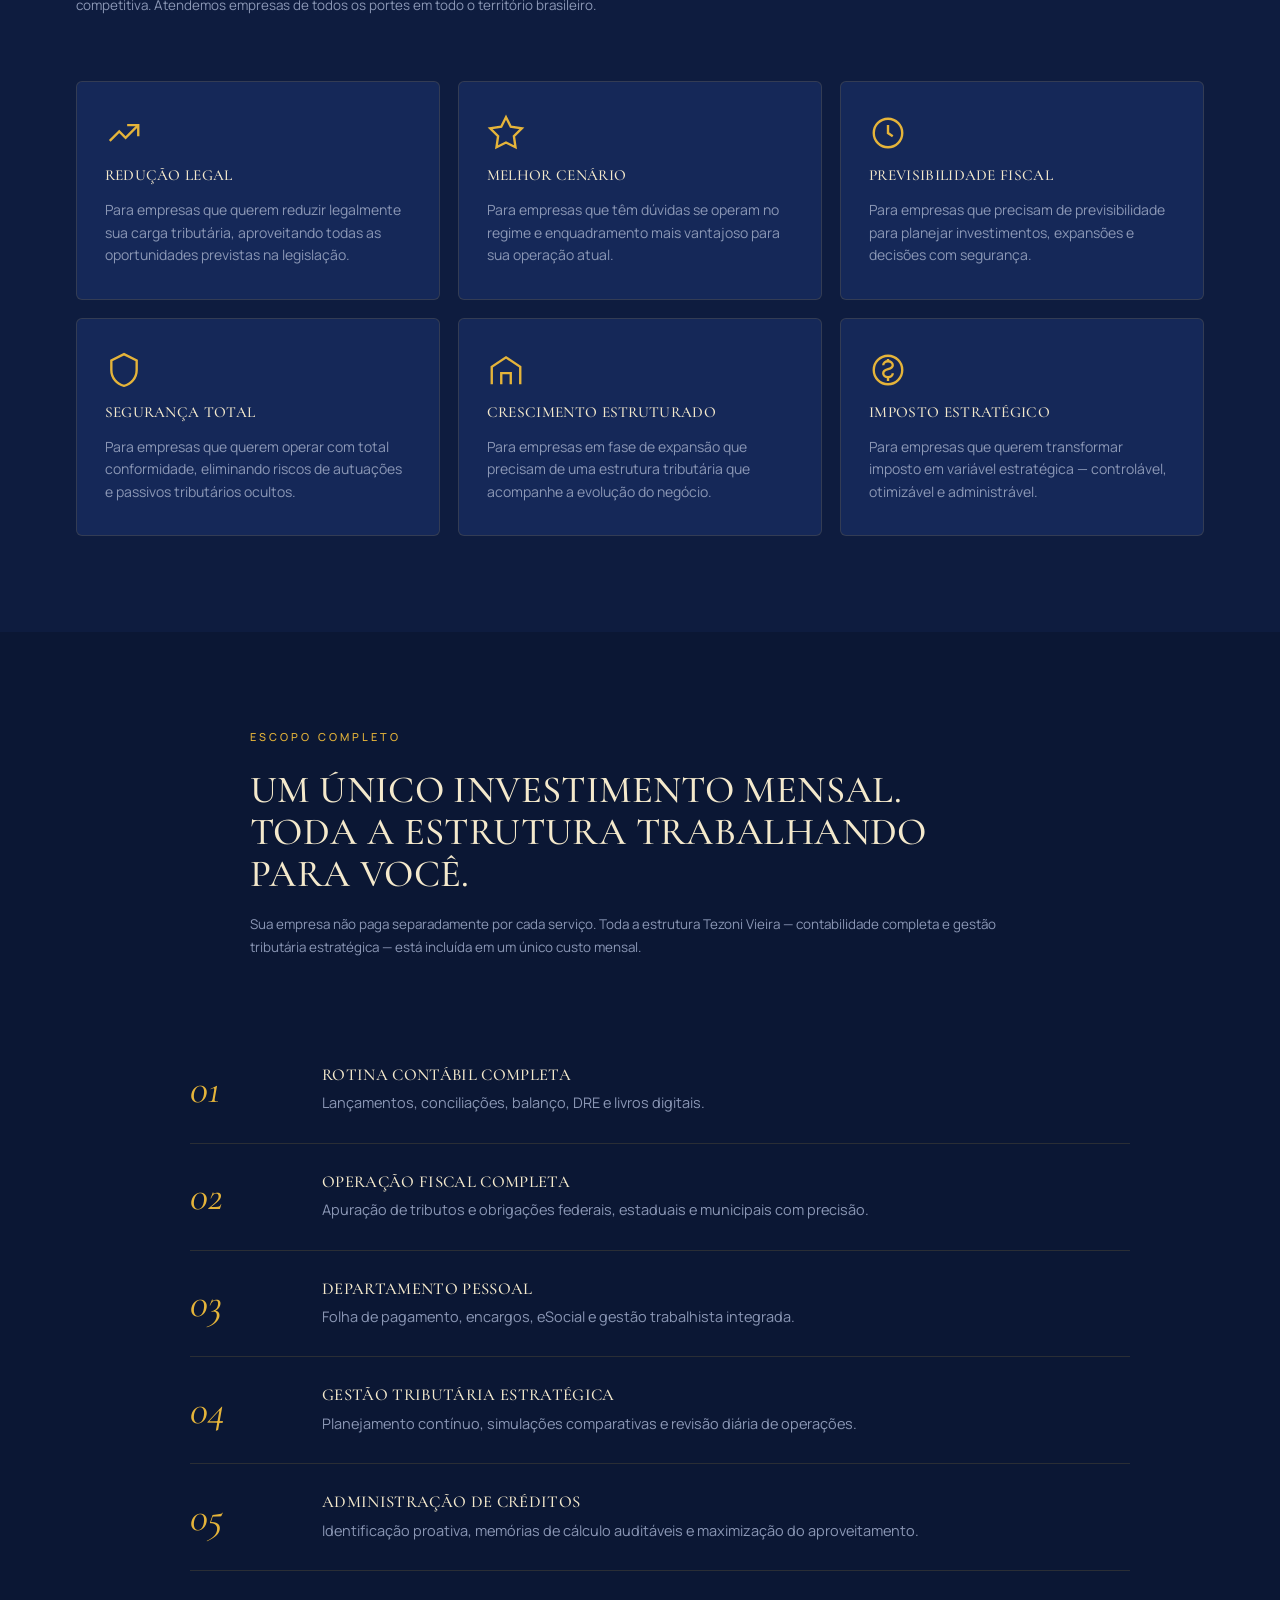
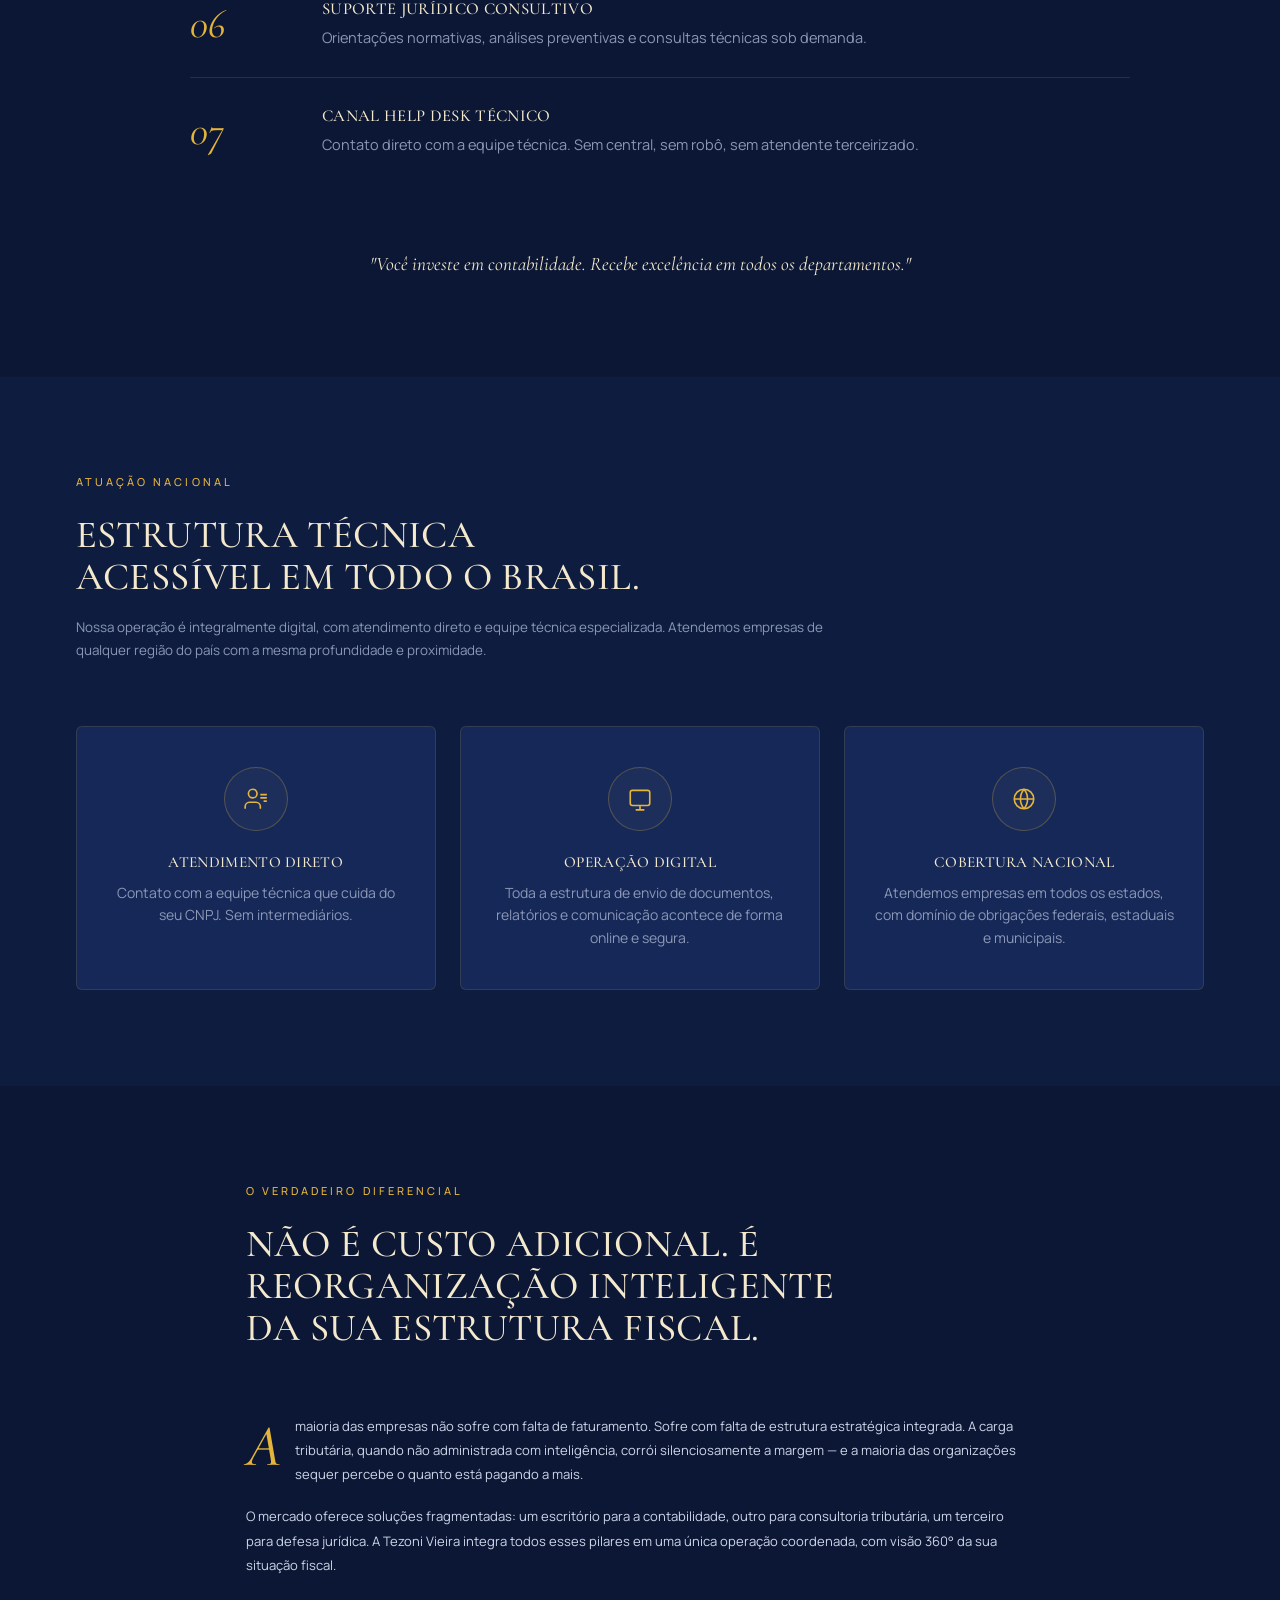
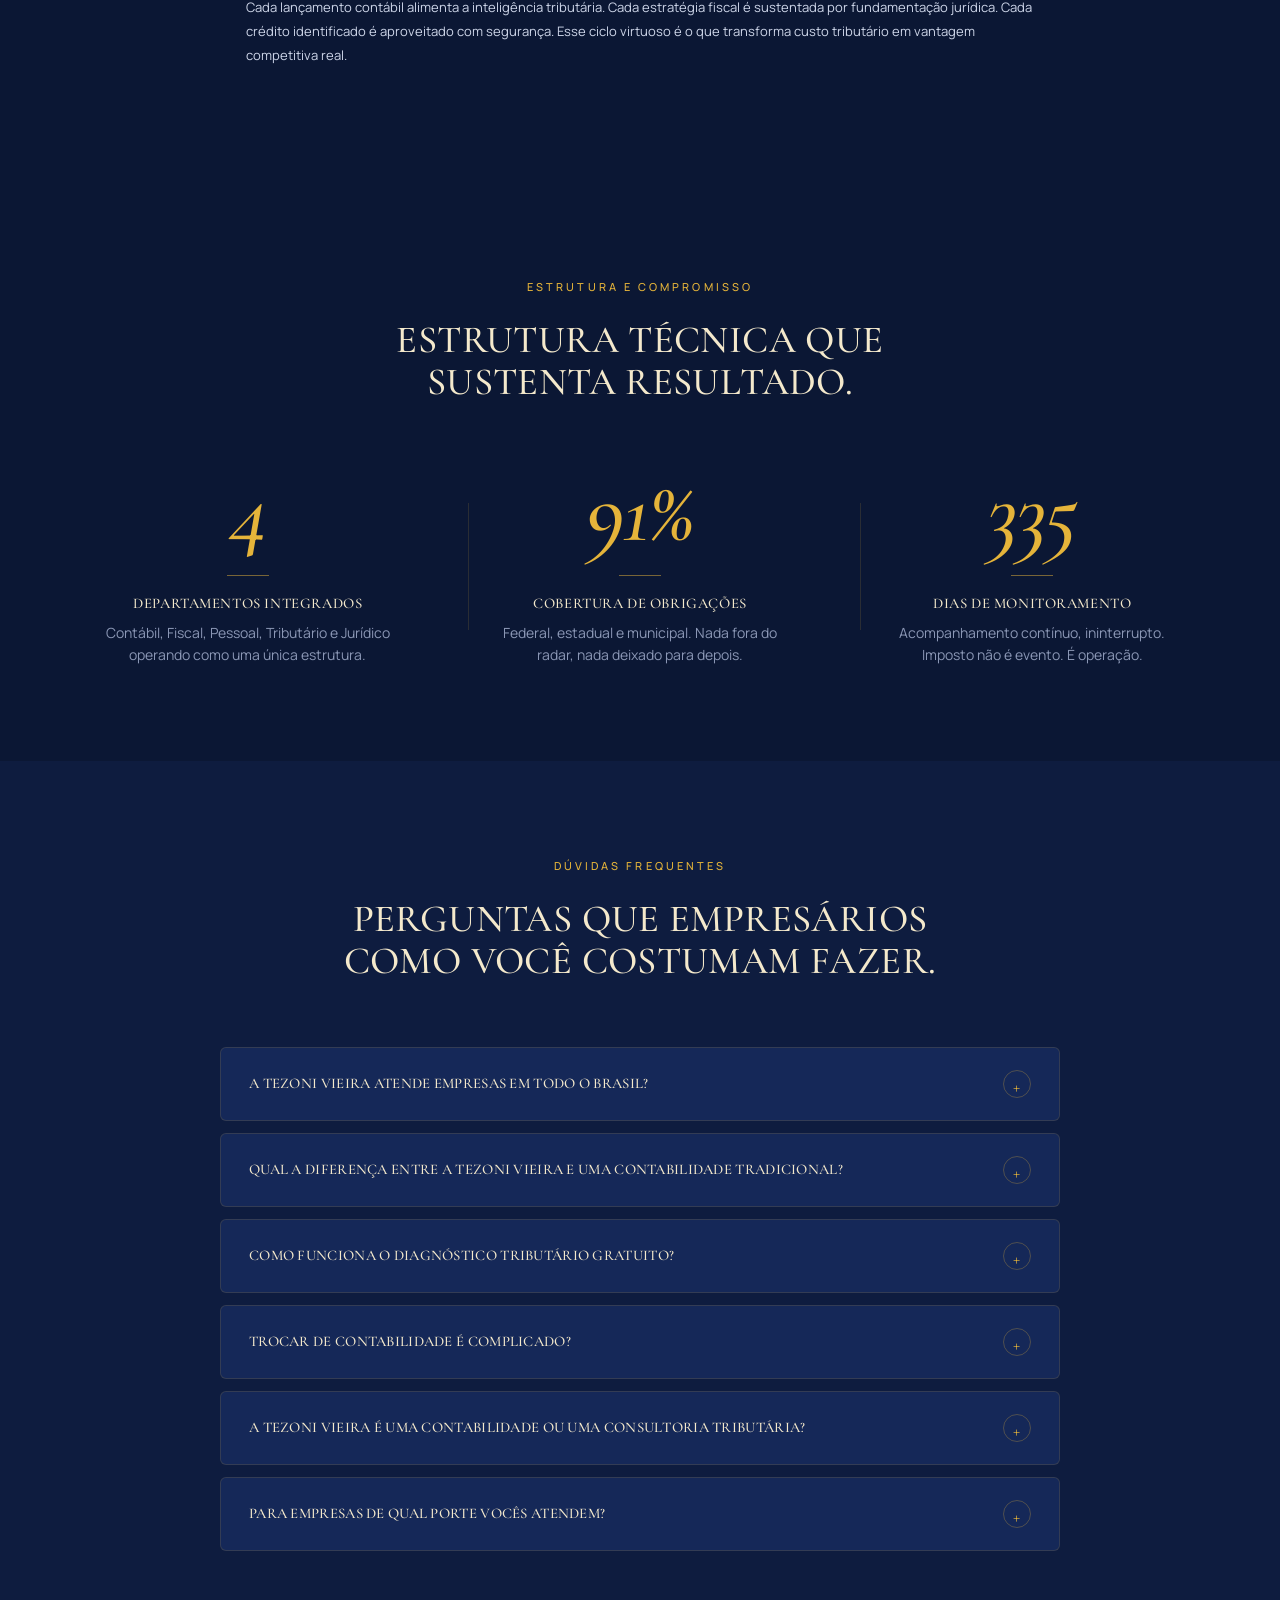
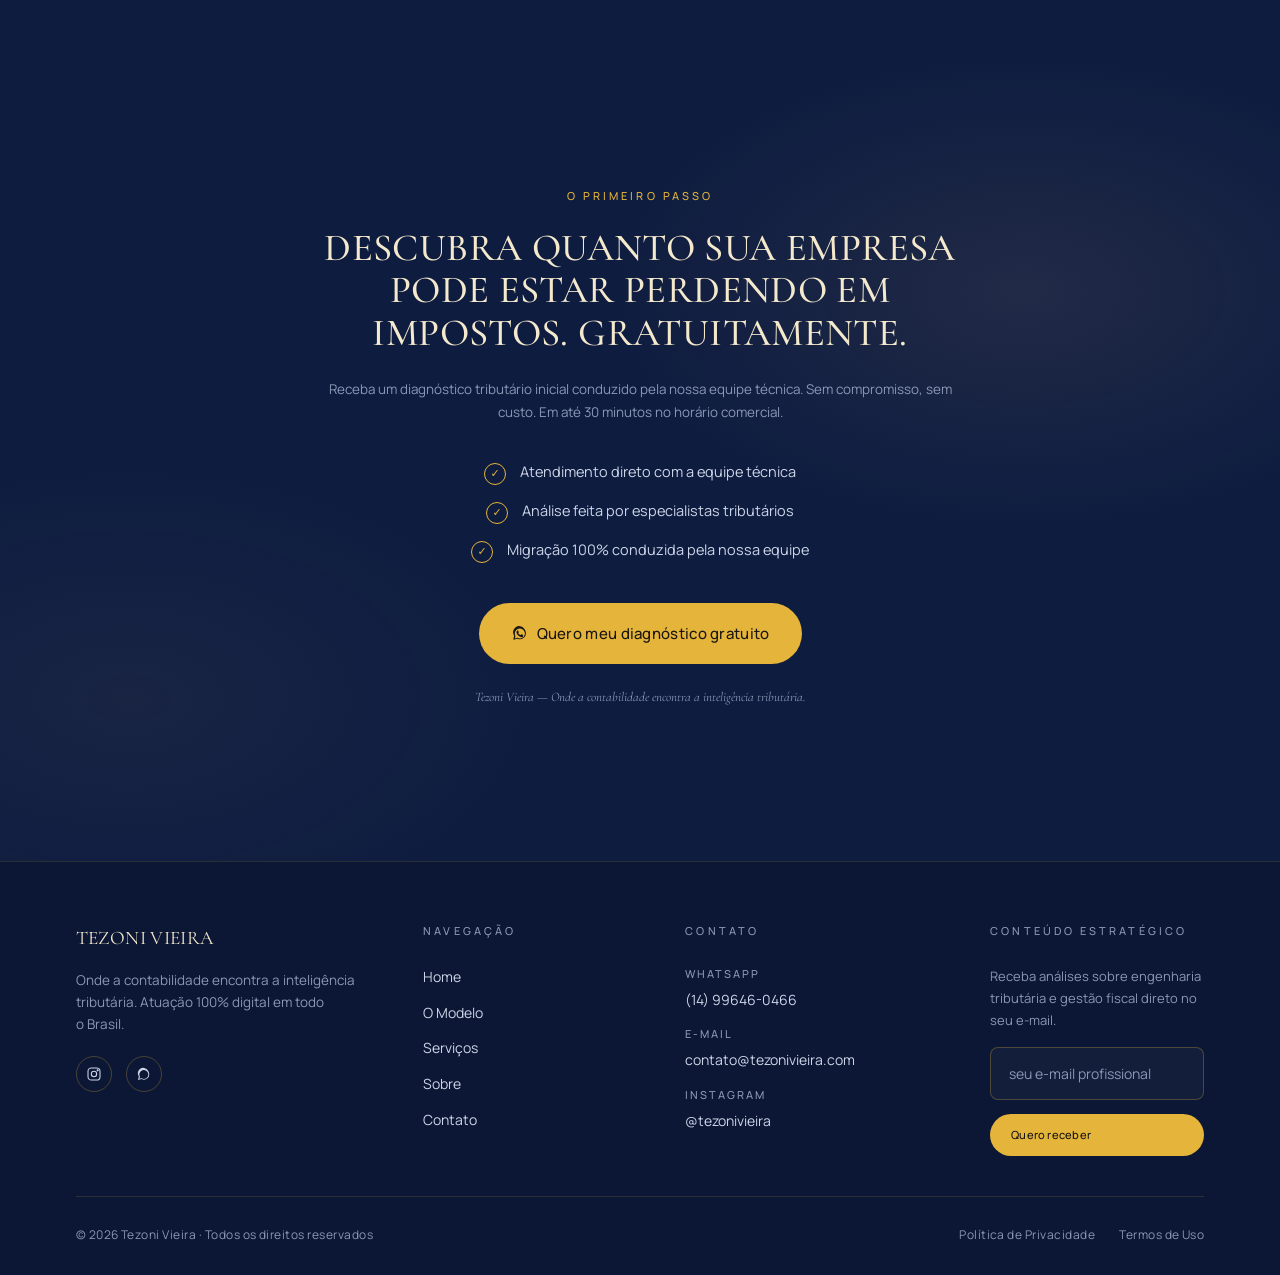
==== commit 2f5a65bc: "Simplificar carregamento: CSS minificado, remover CSS inline duplicado - Remover CSS crítico inline " ====
--- a/index.html
+++ b/index.html
@@ -14,12 +14,8 @@
 <meta name="description" content="Contabilidade integrada com engenharia tributária ativa. Atendemos todo o Brasil. Diagnóstico tributário gratuito em até 30 minutos.">
 <link rel="preconnect" href="https://fonts.googleapis.com">
 <link rel="preconnect" href="https://fonts.gstatic.com" crossorigin>
-<link rel="preload" as="image" href="images/HERO.webp" fetchpriority="high" media="(min-width:821px)">
-<style>:root{--bg:#0B1734;--bg-2:#0E1C3F;--bg-card:#152858;--bg-card-2:#1B3068;--line:rgba(229,180,58,0.14);--line-2:rgba(229,180,58,0.28);--tan:#E5B43A;--tan-soft:#F2C95A;--cream:#F4E9CC;--text:#cdd5e8;--text-soft:#8b97b5}*,*::before,*::after{box-sizing:border-box}html{scroll-behavior:smooth;background:var(--bg);font-size:80%}body{margin:0;font-family:'Manrope',ui-sans-serif,system-ui,sans-serif;font-size:1rem;line-height:1.7;color:var(--text);background:var(--bg);-webkit-font-smoothing:antialiased}img{display:block;max-width:100%}a{color:inherit;text-decoration:none}button{font:inherit;cursor:pointer;border:none;background:none;color:inherit}h1,h2,h3,h4{font-family:'Cormorant Garamond','Playfair Display',Georgia,serif;font-weight:500;color:var(--cream);margin:0;text-wrap:balance}h1,h2{text-transform:uppercase;letter-spacing:0.01em}h1{font-size:clamp(2.4rem,4.6vw,4.4rem);line-height:1.05}h2{font-size:clamp(1.9rem,3.4vw,3rem);line-height:1.1}p{margin:0 0 1em;color:var(--text)}.container{max-width:1180px;margin:0 auto;padding:0 2rem}.eyebrow{display:block;font-family:'Manrope',sans-serif;font-size:11px;font-weight:500;letter-spacing:0.28em;text-transform:uppercase;color:var(--tan);margin-bottom:22px}.btn{display:inline-flex;align-items:center;gap:0.625rem;font-family:'Manrope',sans-serif;font-size:0.875rem;font-weight:500;padding:0.875rem 1.625rem;border-radius:999px;transition:transform .25s,background .25s;letter-spacing:0.02em}.btn-whatsapp{background:#25D366;color:#fff}.btn-ghost{border:1px solid rgba(237,226,210,0.25);color:var(--cream)}.btn-tan{background:var(--tan);color:#1a1612}.site-header{position:fixed;top:0;left:0;right:0;z-index:80;padding:1.125rem 0;background:rgba(14,13,11,0.78);backdrop-filter:blur(14px);-webkit-backdrop-filter:blur(14px);border-bottom:1px solid transparent;transition:border-color .3s,background .3s}.site-header.scrolled{border-bottom-color:var(--line);background:rgba(14,13,11,0.92)}.nav{display:flex;align-items:center;justify-content:space-between;gap:2.5rem}.brand,.brand-mark{display:flex;align-items:center}.brand-logo{height:5rem;width:auto;position:relative;margin-top:-0.875rem;margin-bottom:-0.875rem}.brand-logo-premium{filter:drop-shadow(0 2px 10px rgba(229,180,58,0.16)) saturate(1.15) contrast(1.05)}.nav-links{display:flex;gap:1.75rem;list-style:none;margin:0;padding:0}.nav-links a{font-size:0.8125rem;font-weight:400;color:var(--text);letter-spacing:0.02em;padding:0.375rem 0;transition:color .2s;white-space:nowrap}.nav-cta{display:flex;align-items:center;gap:0.875rem}.nav-cta .btn{padding:0.6875rem 1.375rem;font-size:0.8125rem}.menu-toggle{display:none;width:2.5rem;height:2.5rem;align-items:center;justify-content:center}.menu-toggle span{display:block;width:1.375rem;height:1.5px;background:var(--cream);position:relative}.menu-toggle span::before,.menu-toggle span::after{content:"";position:absolute;left:0;width:1.375rem;height:1.5px;background:var(--cream)}.menu-toggle span::before{top:-0.375rem}.menu-toggle span::after{top:0.375rem}.hero{padding:170px 0 90px;position:relative;overflow:hidden;background:radial-gradient(ellipse 900px 600px at 80% 30%,rgba(201,168,138,0.06),transparent 60%),var(--bg)}.hero::before{content:"";position:absolute;inset:0;background:linear-gradient(180deg,transparent 0%,rgba(0,0,0,0.4) 100%);pointer-events:none;z-index:0}.hero .photo{position:absolute;top:0;right:0;width:44%;height:100%;object-fit:cover;object-position:top center;display:block;z-index:1;-webkit-mask-image:linear-gradient(to right,transparent 0%,black 32%),linear-gradient(to top,transparent 0%,black 18%),linear-gradient(to bottom,transparent 0%,black 14%);-webkit-mask-composite:destination-in;mask-image:linear-gradient(to right,transparent 0%,black 32%),linear-gradient(to top,transparent 0%,black 18%),linear-gradient(to bottom,transparent 0%,black 14%);mask-composite:intersect}.hero-grid{display:grid;grid-template-columns:1.1fr 0.9fr;gap:72px;align-items:center;position:relative;z-index:2}.hero h1{margin-bottom:28px}.hero h1 .accent{color:var(--tan);font-style:italic;text-transform:none;font-weight:400}.hero .lead{font-size:1.05rem;color:var(--text-soft);margin-bottom:36px;max-width:540px}.hero-bullets{list-style:none;margin:0 0 40px;padding:0;display:flex;flex-direction:column;gap:14px}.hero-bullets li{display:flex;align-items:flex-start;gap:14px;font-size:14.5px;color:var(--text)}.hero-bullets .check{flex:0 0 22px;width:22px;height:22px;border-radius:50%;border:1px solid var(--tan);color:var(--tan);display:grid;place-items:center;font-size:11px;margin-top:3px}.hero-cta{display:flex;align-items:center;gap:16px;flex-wrap:wrap}.hero-micro{margin-top:20px;font-size:12px;color:var(--text-soft);letter-spacing:0.04em;display:flex;align-items:center;gap:10px}.hero-micro .dot{width:5px;height:5px;border-radius:50%;background:var(--tan)}.hero-visual{position:relative;min-height:1px}.reveal{opacity:0;transform:translateY(32px) scale(0.985);transition:opacity 1.2s cubic-bezier(0.16,1,0.3,1),transform 1.2s cubic-bezier(0.16,1,0.3,1)}.reveal.in{opacity:1;transform:translateY(0) scale(1)}@media(max-width:820px){.nav-links{display:none;position:absolute;top:100%;left:0;right:0;background:rgba(11,23,52,0.98);backdrop-filter:blur(16px);flex-direction:column;gap:0;padding:12px 0;border-bottom:1px solid var(--line-2)}.nav-links.nav-open{display:flex}.menu-toggle{display:flex}.nav-cta .btn span:not(.btn-arrow){display:none}.nav-cta .btn{padding:10px 16px}.brand-logo{height:44px;margin-top:-8px;margin-bottom:-8px}.hero{padding:110px 0 60px}.hero-grid{grid-template-columns:1fr;gap:0}.hero .photo{position:absolute;top:60px;left:0;width:100%;height:auto;object-fit:contain;object-position:center top;opacity:0.35;z-index:0;-webkit-mask-image:linear-gradient(to bottom,black 50%,transparent 100%);mask-image:linear-gradient(to bottom,black 50%,transparent 100%)}.hero::before{background:linear-gradient(180deg,rgba(10,15,30,0.55)0,rgba(10,15,30,0.75)100%);z-index:1}.hero .float-chip.c-logo,.hero-visual{display:none}.hero-copy{text-align:center;position:relative;z-index:2}.hero-bullets li{justify-content:flex-start}.hero-cta,.hero-micro{justify-content:center}}@media(max-width:560px){h1{font-size:clamp(2rem,9vw,2.8rem)}.hero{padding:100px 0 50px}.hero .lead{font-size:0.95rem}.hero-cta{flex-direction:column;align-items:stretch}.hero-cta .btn{justify-content:center}}</style>
-<link rel="preload" as="style" href="styles.css" onload="this.onload=null;this.rel='stylesheet'">
-<noscript><link rel="stylesheet" href="styles.css"></noscript>
-<link rel="preload" as="style" href="https://fonts.googleapis.com/css2?family=Cormorant+Garamond:ital,wght@0,400;0,500;0,700;1,400&family=Manrope:wght@400;500;700&display=swap" onload="this.onload=null;this.rel='stylesheet'" crossorigin>
-<noscript><link rel="stylesheet" href="https://fonts.googleapis.com/css2?family=Cormorant+Garamond:ital,wght@0,400;0,500;0,700;1,400&family=Manrope:wght@400;500;700&display=swap"></noscript>
+<link rel="stylesheet" href="styles.min.css">
+<link href="https://fonts.googleapis.com/css2?family=Cormorant+Garamond:ital,wght@0,400;0,500;0,700;1,400&family=Manrope:wght@400;500;700&display=swap" rel="stylesheet">
 </head>
 <body>
 <!-- Google Tag Manager (noscript) -->
--- a/styles.min.css
+++ b/styles.min.css
@@ -0,0 +1 @@
+@keyframes spin{to{transform:rotate(360deg)}}@keyframes bob{0%,to{transform:translateY(0)}50%{transform:translateY(-6px)}}@keyframes pulse{0%{transform:scale(1);opacity:.4}to{transform:scale(1.6);opacity:0}}:root{--bg:#0B1734;--bg-2:#0E1C3F;--bg-3:#13234D;--bg-card:#152858;--bg-card-2:#1B3068;--line:rgba(229,180,58,0.14);--line-2:rgba(229,180,58,0.28);--tan:#E5B43A;--tan-soft:#F2C95A;--tan-deep:#B98F22;--cream:#F4E9CC;--text:#cdd5e8;--text-soft:#8b97b5;--gold:#E5B43A;--gold-soft:#F2C95A;--navy:#0B1734}*,::after,::before{box-sizing:border-box}body,html{background:var(--bg)}html{scroll-behavior:smooth;font-size:80%}body{margin:0;font-family:"Manrope",ui-sans-serif,system-ui,sans-serif;font-size:1rem;line-height:1.7;-webkit-font-smoothing:antialiased;text-rendering:optimizeLegibility}img{display:block;max-width:100%}a,button{color:inherit}a{text-decoration:none}button{font:inherit;cursor:pointer;border:0;background:0 0}h1,h2,h3,h4{font-family:"Cormorant Garamond","Playfair Display",Georgia,serif;color:var(--cream);margin:0;text-wrap:balance}h4{font-weight:500;letter-spacing:0}h1,h2{text-transform:uppercase;letter-spacing:.01em}h1{font-size:clamp(2.4rem,4.6vw,4.4rem);line-height:1.05}h1,h2,h3{font-weight:500}h2{font-size:clamp(1.9rem,3.4vw,3rem);line-height:1.1}h3{font-size:1.4rem;line-height:1.25;text-transform:uppercase;letter-spacing:.02em}.diag-body p,.hero-bullets li,body,p{color:var(--text)}p{margin:0 0 1em;text-wrap:pretty}.container,.narrow{max-width:1180px;margin:0 auto;padding:0 2rem}.narrow{max-width:840px}.section{padding:7.5rem 0;position:relative}.section--alt{background:var(--bg-2)}.bg-texture,.hero::before{position:absolute;inset:0;pointer-events:none}.bg-texture{background:radial-gradient(ellipse 800px 500px at 10% 20%,rgba(201,168,138,.04),transparent 60%),radial-gradient(ellipse 600px 400px at 90% 80%,rgba(201,168,138,.03),transparent 60%)}.eyebrow{display:block;font-family:"Manrope",sans-serif;font-size:11px;font-weight:500;letter-spacing:.28em;text-transform:uppercase;color:var(--tan);margin-bottom:22px}.section-head{margin-bottom:64px;max-width:780px}.section-head .lead{font-size:1.05rem;color:var(--text-soft);margin-top:18px}.btn,.compare-col h3,.hero-visual .float-chip strong{font-family:"Manrope",sans-serif}.btn{display:inline-flex;align-items:center;gap:.625rem;font-size:.875rem;font-weight:500;padding:.875rem 1.625rem;border-radius:999px;transition:transform .25s ease,background .25s ease,color .25s,border-color .25s;letter-spacing:.02em}.btn-tan{background:var(--tan);color:#1a1612}.btn-tan:hover{background:var(--tan-soft);transform:translateY(-1px)}.btn-whatsapp{background:#25d366;color:#fff}.btn-whatsapp:hover{background:#1ebe57;transform:translateY(-1px);color:#fff}.btn-ghost{border:1px solid rgba(237,226,210,.25);color:var(--cream)}.btn-ghost:hover{border-color:var(--tan);color:var(--tan)}.btn-arrow{transition:transform .3s}.btn:hover .btn-arrow{transform:translate(2px,-2px)}.site-header{position:fixed;top:0;left:0;right:0;z-index:80;overflow:visible;padding:1.125rem 0;background:rgba(14,13,11,.78);backdrop-filter:blur(14px);-webkit-backdrop-filter:blur(14px);border-bottom:1px solid transparent;transition:border-color .3s,background .3s}.site-header.scrolled{border-bottom-color:var(--line);background:rgba(14,13,11,.92)}.nav{justify-content:space-between;gap:2.5rem}.brand,.brand-mark,.nav{display:flex;align-items:center}.brand-logo{height:5rem;width:auto;position:relative;margin-top:-.875rem;margin-bottom:-.875rem}.brand-logo-premium{filter:drop-shadow(0 2px 10px rgba(229,180,58,.16)) drop-shadow(0 1px 2px rgba(229,180,58,.08)) saturate(1.15) contrast(1.05);transition:all .4s cubic-bezier(.25,.8,.25,1)}.brand-logo-premium:hover{filter:drop-shadow(0 4px 18px rgba(229,180,58,.35)) drop-shadow(0 2px 4px rgba(229,180,58,.12)) saturate(1.25) contrast(1.1) brightness(1.03);transform:translateY(-1px) scale(1.02)}.brand-mark .v{width:2rem;height:2rem;display:grid;place-items:center}.brand-mark .name{font-family:"Cormorant Garamond",serif;font-size:1.45rem;color:var(--cream);letter-spacing:.02em;text-transform:uppercase;font-weight:500;white-space:nowrap}.nav-links{display:flex;gap:1.75rem;list-style:none;margin:0;padding:0}@media (max-width:1100px){.nav-links{gap:1.25rem}.nav-links a{font-size:.78rem}}.nav-links a{font-size:.8125rem;font-weight:400;color:var(--text);letter-spacing:.02em;position:relative;padding:.375rem 0;transition:color .2s;white-space:nowrap}.compare-col.tezo h3,.nav-links a:hover{color:var(--tan)}.nav-links a.active{color:var(--cream)}.nav-cta{display:flex;align-items:center;gap:.875rem}.nav-cta .btn{padding:.6875rem 1.375rem;font-size:.8125rem}.menu-toggle{display:none;width:2.5rem;height:2.5rem;align-items:center;justify-content:center}.menu-toggle span{display:block;width:1.375rem;height:1.5px;background:var(--cream);position:relative}.menu-toggle span::after,.menu-toggle span::before{content:"";position:absolute;left:0;width:1.375rem;height:1.5px;background:var(--cream)}.menu-toggle span::before{top:-.375rem}.menu-toggle span::after{top:.375rem}.hero{padding:170px 0 90px;position:relative;overflow:hidden;background:radial-gradient(ellipse 900px 600px at 80% 30%,rgba(201,168,138,.06),transparent 60%),var(--bg)}.hero::before{content:"";background:linear-gradient(180deg,transparent 0,rgba(0,0,0,.4) 100%);z-index:0}.hero .photo{position:absolute;top:0;right:0;width:44%;height:100%;object-fit:cover;object-position:top center;display:block;z-index:1;-webkit-mask-image:linear-gradient(to right,transparent 0,#000 32%),linear-gradient(to top,transparent 0,#000 18%),linear-gradient(to bottom,transparent 0,#000 14%);-webkit-mask-composite:destination-in;mask-image:linear-gradient(to right,transparent 0,#000 32%),linear-gradient(to top,transparent 0,#000 18%),linear-gradient(to bottom,transparent 0,#000 14%);mask-composite:intersect}.hero-grid{display:grid;grid-template-columns:1.1fr .9fr;gap:72px;align-items:center;position:relative;z-index:2}.hero h1{margin-bottom:28px}.hero h1 .accent{color:var(--tan);font-style:italic;text-transform:none;font-weight:400}.hero .lead{font-size:1.05rem;color:var(--text-soft);margin-bottom:36px;max-width:540px}.hero-bullets{list-style:none;margin:0 0 40px;padding:0;display:flex;flex-direction:column;gap:14px}.hero-bullets li{display:flex;align-items:flex-start;gap:14px;font-size:14.5px}.hero-bullets .check{flex:0 0 22px;width:22px;height:22px;border-radius:50%;background:0 0;border:1px solid var(--tan);color:var(--tan);display:grid;place-items:center;font-weight:400;font-size:11px;margin-top:3px}.hero-cta,.hero-micro{display:flex;align-items:center}.hero-cta{gap:16px;flex-wrap:wrap}.hero-micro{margin-top:20px;font-size:12px;color:var(--text-soft);letter-spacing:.04em;gap:10px}.hero-micro .dot{width:5px;height:5px;border-radius:50%;background:var(--tan)}.hero-visual{position:relative;min-height:1px}.hero-visual .deco-circle{position:absolute;border:1px dashed rgba(229,180,58,.3);border-radius:50%;pointer-events:none;z-index:3}.hero-visual .deco-circle.c1{width:160px;height:160px;top:30px;left:-30px;animation:spin 40s linear infinite}.hero-visual .deco-circle.c2{width:90px;height:90px;bottom:60px;right:-20px;border-style:solid;border-color:rgba(229,180,58,.18);animation:spin 60s linear infinite reverse}.hero-visual .deco-dots{position:absolute;top:20px;right:30px;width:90px;height:90px;background-image:radial-gradient(circle,rgba(229,180,58,.4) 1px,transparent 1px);background-size:12px 12px;opacity:.6;pointer-events:none;z-index:3}.hero-visual .deco-line{position:absolute;left:0;right:0;bottom:18%;height:1px;background:linear-gradient(90deg,transparent,rgba(229,180,58,.35),transparent);pointer-events:none;z-index:3}.hero-visual .float-chip{position:absolute;z-index:6;background:rgba(8,18,42,.96);backdrop-filter:blur(14px);-webkit-backdrop-filter:blur(14px);border:1px solid rgba(229,180,58,.25);border-radius:12px;padding:14px 18px;display:flex;align-items:center;gap:14px;box-shadow:0 8px 32px rgba(0,0,0,.55),0 0 0 1px rgba(255,255,255,.04);animation:bob 4s ease-in-out infinite;min-width:220px}.hero-visual .float-chip.c-stat{top:8%;right:-24px;animation-delay:.4s}.hero-visual .float-chip.c-trust{top:42%;left:-32px;animation-delay:1.2s}.hero-badge .ic,.hero-visual .float-chip .ic{width:36px;height:36px;border-radius:50%;background:var(--tan);color:var(--bg);display:grid;place-items:center;flex:0 0 36px;font-family:"Cormorant Garamond",serif}.hero-visual .float-chip .ic{font-weight:700;font-size:.95rem;letter-spacing:-.03em}.hero-visual .float-chip strong{color:#fff;display:block;font-weight:700;font-size:13.5px;letter-spacing:-.01em;line-height:1.3}.hero-visual .float-chip .chip-sub{display:block;font-family:"Manrope",sans-serif;font-size:11.5px;color:rgba(255,255,255,.55);margin-top:2px;letter-spacing:.01em}.hero .float-chip.c-logo{position:absolute;top:70%;left:50%;margin-left:-90px;z-index:8;padding:10px;border-radius:50%;min-width:unset;width:180px;height:180px;justify-content:center;background:#fff;border:2px solid rgba(229,180,58,.4);box-shadow:0 8px 32px rgba(0,0,0,.5),0 0 0 6px rgba(229,180,58,.1);animation:bob 4s ease-in-out infinite;animation-delay:2s}.hero .float-chip.c-logo img{width:160px;height:160px;border-radius:50%;object-fit:cover;display:block}.compare-list li,.hero .float-chip.c-logo,.hero-badge{display:flex;align-items:center}.hero-badge{position:absolute;left:-12px;bottom:40px;z-index:2;background:var(--bg-card-2);padding:14px 18px;border-radius:6px;gap:12px;max-width:240px;border:1px solid var(--line-2);box-shadow:0 20px 40px -20px rgba(0,0,0,.6)}.hero-badge .ic{font-weight:600;font-size:1.1rem}.hero-badge .lbl{font-size:12px;color:var(--text);line-height:1.4}.hero-badge .lbl strong,.pull-quote{font-family:"Cormorant Garamond",serif;color:var(--cream)}.hero-badge .lbl strong{display:block;font-weight:500;font-size:13px}.diag-body p{font-size:1rem;line-height:1.8}.pull-quote{margin:48px 0 0;padding:32px 36px;background:var(--bg-card);border-left:2px solid var(--tan);font-size:clamp(1.3rem,2.1vw,1.7rem);font-style:italic;font-weight:400;line-height:1.4}.compare{display:grid;grid-template-columns:1fr 1fr;gap:24px;margin-top:48px}.compare-col{padding:44px 36px;border-radius:6px;border:1px solid var(--line);background:var(--bg-card);display:flex;flex-direction:column}.compare-col.tezo{background:linear-gradient(165deg,var(--bg-card-2),var(--bg-card));border-color:var(--line-2);position:relative;overflow:hidden}.compare-col.tezo::before{content:"";position:absolute;top:-30%;right:-30%;width:380px;height:380px;background:radial-gradient(circle,rgba(201,168,138,.08),transparent 70%);pointer-events:none}.compare-col h3{font-size:11px;font-weight:600;letter-spacing:.28em;text-transform:uppercase;margin-bottom:18px}.compare-col .title{font-family:"Cormorant Garamond",serif;font-size:1.6rem;line-height:1.2;text-transform:uppercase;color:var(--cream);font-weight:500;margin-bottom:28px}.compare-col h3,.compare-col.trad .title{color:var(--text-soft)}.compare-list{list-style:none;margin:0;padding:0}.compare-list li{gap:14px;padding:16px 0;border-top:1px solid var(--line);font-size:14.5px}.compare-list li:first-child{border-top:0}.compare-list .icon{flex:0 0 22px;width:22px;height:22px;border-radius:50%;display:grid;place-items:center;font-weight:500;font-size:11px}.compare-col.trad .icon{background:0 0;border:1px solid rgba(237,226,210,.18);color:var(--text-soft)}.compare-col.tezo .icon{background:var(--tan);color:var(--bg)}.compare-close{margin:56px auto 0;max-width:780px;text-align:center;font-family:"Cormorant Garamond",serif;font-size:1.4rem;font-style:italic;color:var(--cream);line-height:1.45}.pillars{display:grid;grid-template-columns:repeat(4,1fr);gap:18px;margin-top:48px}.pillar{background:var(--bg-card);border:1px solid var(--line);border-radius:6px;padding:32px 24px 28px;text-align:center;position:relative;transition:border-color .3s,transform .3s,background .3s;display:flex;flex-direction:column;align-items:center;gap:14px}.aud-card:hover,.pillar:hover{border-color:var(--line-2);transform:translateY(-4px);background:var(--bg-card-2)}.pillar-icon{width:54px;height:54px;border-radius:50%;background:rgba(201,168,138,.08);border:1px solid var(--line-2);color:var(--tan);display:grid;place-items:center;margin-bottom:6px}.pillar-icon svg{width:22px;height:22px}.pillar-num{font-family:"Cormorant Garamond",serif;font-style:italic;font-size:.85rem;color:var(--text-soft);letter-spacing:.18em}.pillar-divider{width:24px;height:1px;background:var(--tan);opacity:.5;margin:4px 0}.pillar h3{font-size:1rem;text-transform:uppercase;letter-spacing:.04em;font-weight:500;line-height:1.25}.aud-card p,.pillar p{font-size:13.5px;color:var(--text-soft);line-height:1.6;margin:0}.aud-card h3,.pillar h3,.pillars-close{font-family:"Cormorant Garamond",serif;color:var(--cream)}.pillars-close{margin:64px auto 0;text-align:center;max-width:740px;font-size:1.35rem;font-style:italic;line-height:1.45}.audience{display:grid;grid-template-columns:repeat(3,1fr);gap:18px;margin-top:48px}.aud-card{background:var(--bg-card);border:1px solid var(--line);border-radius:6px;padding:32px 28px;display:flex;flex-direction:column;gap:14px;transition:border-color .3s,transform .3s,background .3s}.aud-card:hover{transform:translateY(-3px)}.aud-icon{width:38px;height:38px;color:var(--tan)}.aud-card h3{font-size:1.2rem;text-transform:uppercase;letter-spacing:.02em}.aud-card p{font-size:14px}.included{max-width:980px;margin:48px auto 0;display:flex;flex-direction:column}.incl-item{display:grid;grid-template-columns:100px 1fr;gap:32px;align-items:center;padding:28px 0;border-top:1px solid var(--line)}.incl-item:first-child{border-top:0}.incl-num{font-family:"Cormorant Garamond",serif;font-style:italic;font-size:3.2rem;line-height:1;font-weight:400;color:var(--tan)}.incl-content h3{font-size:1.3rem;margin-bottom:6px;text-transform:uppercase;letter-spacing:.02em}.incl-content p,.nac-card p{font-size:14.5px;color:var(--text-soft);margin:0;line-height:1.6}.incl-close,.incl-content h3,.nac-card h3{font-family:"Cormorant Garamond",serif;color:var(--cream)}.incl-close{margin:64px auto 0;text-align:center;max-width:680px;font-size:1.5rem;font-style:italic}.nacional{display:grid;grid-template-columns:repeat(3,1fr);gap:24px;margin-top:48px}.nac-card{text-align:center;padding:40px 28px;background:var(--bg-card);border:1px solid var(--line);border-radius:6px;transition:border-color .3s,background .3s}.faq-item[open],.nac-card:hover{border-color:var(--line-2);background:var(--bg-card-2)}.nac-icon{width:64px;height:64px;margin:0 auto 22px;border:1px solid var(--line-2);border-radius:50%;display:grid;place-items:center;color:var(--tan);background:rgba(201,168,138,.05)}.nac-icon svg{width:26px;height:26px}.nac-card h3{font-size:1.2rem;margin-bottom:10px;text-transform:uppercase;letter-spacing:.02em}.nac-card p{font-size:14px}.editorial p{font-size:1.02rem;color:var(--text);line-height:1.85;margin-bottom:1.4em}.editorial p:first-of-type::first-letter{font-family:"Cormorant Garamond",serif;font-size:4.6rem;line-height:.9;float:left;color:var(--tan);padding-right:14px;padding-top:6px;font-weight:500;font-style:italic}.numbers-grid{display:grid;grid-template-columns:repeat(3,1fr);gap:48px;margin-top:64px;position:relative}.num-block{text-align:center;padding:0 16px;position:relative}.num-block+.num-block::before{content:"";position:absolute;left:0;top:18%;bottom:18%;width:1px;background:var(--line)}.num-big,.num-block h3{font-family:"Cormorant Garamond",serif}.num-big{font-size:clamp(4.5rem,8vw,7rem);line-height:1;color:var(--tan);font-weight:500;font-style:italic;letter-spacing:-.02em;margin-bottom:8px}.num-divider{width:42px;height:1px;background:var(--tan);margin:18px auto;opacity:.5}.num-block h3{color:var(--cream);font-size:1.15rem;margin-bottom:10px;text-transform:uppercase;letter-spacing:.04em}.num-block p{color:var(--text-soft);font-size:14px;margin:0;line-height:1.55}.faq{max-width:840px;margin:48px auto 0;display:flex;flex-direction:column;gap:12px}.faq-item{background:var(--bg-card);border:1px solid var(--line);border-radius:6px;transition:border-color .3s,background .3s}.faq-q{display:flex;align-items:center;justify-content:space-between;gap:24px;padding:22px 28px;cursor:pointer;font-family:"Cormorant Garamond",serif;font-size:1.15rem;color:var(--cream);list-style:none;text-transform:uppercase;letter-spacing:.02em;font-weight:500}.faq-q::-webkit-details-marker{display:none}.faq-icon{flex:0 0 28px;width:28px;height:28px;border-radius:50%;background:0 0;border:1px solid var(--line-2);color:var(--tan);display:grid;place-items:center;font-weight:300;font-size:18px;transition:transform .3s,background .3s,color .3s}.faq-item[open] .faq-icon{transform:rotate(45deg);background:var(--tan);color:var(--bg);border-color:var(--tan)}.faq-a{padding:0 28px 26px;color:var(--text-soft);font-size:14.5px;line-height:1.7}.cta-final{background:radial-gradient(ellipse 700px 400px at 80% 30%,rgba(201,168,138,.1),transparent 60%),radial-gradient(ellipse 700px 400px at 10% 80%,rgba(201,168,138,.06),transparent 60%),var(--bg-2);text-align:center;padding:140px 0;position:relative;overflow:hidden}.cta-final h2{margin-bottom:24px}.cta-final .lead{color:var(--text-soft);font-size:1.05rem;max-width:640px;margin:0 auto 36px}.cta-final .hero-bullets{max-width:520px;margin:0 auto 40px}.cta-final .hero-bullets li{justify-content:center}.cta-final .micro{margin-top:22px;color:var(--text-soft);font-size:13px;font-style:italic;font-family:"Cormorant Garamond",serif}.brasil-section{background:radial-gradient(ellipse 700px 500px at 30% 50%,rgba(201,168,138,.04),transparent 60%),var(--bg);padding:100px 0;border-top:1px solid var(--line)}.brasil-grid{display:grid;grid-template-columns:1fr 1fr;gap:64px;align-items:center}.brasil-copy h2{margin-bottom:18px}.brasil-copy .eyebrow,.footer ul a:hover{color:var(--tan)}.brasil-form{background:0 0;display:flex;flex-direction:column;gap:14px}.brasil-form input,.brasil-form select,.brasil-form textarea{width:100%;background:rgba(255,255,255,.03);border:1px solid var(--line-2);color:var(--cream);padding:16px 18px;border-radius:8px;font-family:inherit;font-size:14px;transition:border-color .25s,background .25s}.brasil-form textarea{min-height:110px;resize:vertical}.brasil-form input::placeholder,.brasil-form textarea::placeholder{color:var(--text-soft)}.brasil-form input:focus,.brasil-form select:focus,.brasil-form textarea:focus{outline:0;border-color:var(--tan);background:rgba(255,255,255,.05)}.brasil-form .row{display:flex;gap:14px}.brasil-form .row>*{flex:1}.brasil-form .check-line{display:flex;gap:10px;font-size:12px;color:var(--text-soft);align-items:flex-start;line-height:1.5}.brasil-form .check-line input{width:auto}.brasil-form .submit{display:flex;justify-content:flex-end;margin-top:6px}.footer{background:var(--bg);padding:60px 0 30px;border-top:1px solid var(--line)}.footer-grid{display:grid;grid-template-columns:1.4fr 1fr 1.2fr 1fr;gap:48px;padding-bottom:40px;border-bottom:1px solid var(--line)}.footer-brand .name{font-family:"Cormorant Garamond",serif;font-size:1.5rem;color:var(--cream);letter-spacing:.02em;text-transform:uppercase;margin-bottom:14px;display:block}.footer-brand p{font-size:13.5px;color:var(--text-soft);line-height:1.65;max-width:280px;margin-bottom:20px}.footer ul,.footer-social{display:flex;gap:14px}.footer-social a{width:36px;height:36px;border:1px solid var(--line-2);border-radius:50%;display:grid;place-items:center;color:var(--text);transition:color .2s,border-color .2s}.footer-social a:hover{color:var(--tan);border-color:var(--tan)}.footer-social svg{width:16px;height:16px}.footer h4,.footer-contact strong{color:var(--text-soft);font-size:11px;font-weight:500;text-transform:uppercase}.footer h4{font-family:"Manrope",sans-serif;letter-spacing:.28em;margin-bottom:24px}.footer ul{list-style:none;margin:0;padding:0;flex-direction:column;gap:12px}.footer ul a{color:var(--text);font-size:14px;transition:color .2s}.footer-contact div{margin-bottom:14px;font-size:14px;color:var(--text)}.footer-contact strong{display:block;letter-spacing:.18em;margin-bottom:4px}.footer-bottom{display:flex;justify-content:space-between;align-items:center;padding-top:28px;font-size:12px;color:var(--text-soft);flex-wrap:wrap;gap:16px;letter-spacing:.04em}.footer-bottom a:hover{color:var(--tan)}.wa-float,.wa-float::before{border-radius:50%;background:#25d366}.wa-float{position:fixed;bottom:28px;right:28px;z-index:90;width:58px;height:58px;color:#fff;display:grid;place-items:center;box-shadow:0 10px 30px -10px rgba(37,211,102,.5);transition:transform .25s}.wa-float:hover{transform:scale(1.06)}.wa-float svg{width:28px;height:28px}.wa-float::before{content:"";position:absolute;inset:-4px;opacity:.4;z-index:-1;animation:pulse 2s ease-out infinite}.reveal,.reveal-stagger>*{opacity:0;transform:translateY(32px) scale(.985);transition:opacity 1.2s cubic-bezier(.16,1,.3,1),transform 1.2s cubic-bezier(.16,1,.3,1)}.reveal-stagger.in>*,.reveal.in{opacity:1;transform:translateY(0) scale(1)}.reveal-stagger>*{transition:opacity 1s cubic-bezier(.16,1,.3,1),transform 1s cubic-bezier(.16,1,.3,1)}.reveal-stagger.in>:nth-child(1){transition-delay:0ms}.reveal-stagger.in>:nth-child(2){transition-delay:100ms}.reveal-stagger.in>:nth-child(3){transition-delay:200ms}.reveal-stagger.in>:nth-child(4){transition-delay:300ms}.reveal-stagger.in>:nth-child(5){transition-delay:400ms}.reveal-stagger.in>:nth-child(6){transition-delay:500ms}.contact-card{background:var(--bg-card);border:1px solid var(--line);padding:28px;border-radius:8px;margin-bottom:14px;display:flex;align-items:center;gap:18px;transition:border-color .3s,transform .3s}.contact-card:hover{border-color:var(--tan);transform:translateX(4px)}.contact-card .ic{width:50px;height:50px;border-radius:50%;background:rgba(201,168,138,.08);border:1px solid var(--line-2);color:var(--tan);display:grid;place-items:center;flex:0 0 50px}.contact-card h3{font-family:"Cormorant Garamond",serif;color:var(--cream);font-size:1.15rem;margin-bottom:4px;text-transform:uppercase;letter-spacing:.02em}.contact-card p{margin:0;color:var(--text-soft);font-size:13.5px}.contact-card .big{color:var(--cream);font-weight:500;font-size:1rem}@media (max-width:1024px){.audience,.pillars{grid-template-columns:repeat(2,1fr)}.footer-grid,.hero-grid{grid-template-columns:1fr 1fr;gap:40px}.hero .photo{width:50%}}@media (max-width:820px){body{zoom:1}.section{padding:72px 0}.container,.narrow{padding:0 20px}.nav-links{display:none;position:absolute;top:100%;left:0;right:0;background:rgba(11,23,52,.98);backdrop-filter:blur(16px);flex-direction:column;gap:0;padding:12px 0;border-bottom:1px solid var(--line-2)}.menu-toggle,.nav-links.nav-open{display:flex}.nav-links a{padding:14px 24px;font-size:15px;border-bottom:1px solid rgba(255,255,255,.04)}.nav-cta .btn span:not(.btn-arrow){display:none}.nav-cta .btn{padding:10px 16px}.brand-logo{height:44px;margin-top:-8px;margin-bottom:-8px}.hero{padding:110px 0 60px}.hero-grid{grid-template-columns:1fr;gap:0}.hero .photo{position:absolute;top:60px;left:0;width:100%;height:auto;object-fit:contain;object-position:center top;opacity:.35;z-index:0;-webkit-mask-image:linear-gradient(to bottom,#000 50%,transparent 100%);mask-image:linear-gradient(to bottom,#000 50%,transparent 100%)}.hero::before{background:linear-gradient(180deg,rgba(10,15,30,.55)0,rgba(10,15,30,.75) 100%);z-index:1}.hero .float-chip.c-logo,.hero-visual,.num-block+.num-block::before{display:none}.hero-copy{text-align:center;position:relative;z-index:2}.cta-final .hero-bullets li,.hero-bullets li{justify-content:flex-start}.hero-cta,.hero-micro{justify-content:center}.section-head{margin-bottom:40px}.compare{grid-template-columns:1fr;gap:16px}.compare-col{padding:28px 22px}.audience,.pillars{grid-template-columns:repeat(2,1fr);gap:14px}.nacional,.numbers-grid{grid-template-columns:1fr;gap:16px}.numbers-grid{gap:36px}.num-big{font-size:clamp(3.5rem,14vw,5rem)}.incl-item{grid-template-columns:60px 1fr;gap:16px;padding:20px 0}.incl-num{font-size:2.2rem}.pull-quote{padding:24px 22px;font-size:1.2rem}.brasil-grid{grid-template-columns:1fr;gap:40px}.brasil-form .row{flex-direction:column}.footer-grid{grid-template-columns:1fr 1fr;gap:32px}.footer-bottom{flex-direction:column;text-align:center}.faq-q{font-size:1rem;padding:18px 20px}.faq-a{padding:0 20px 20px}.cta-final{padding:80px 0}}@media (max-width:560px){.section{padding:56px 0}.container,.narrow{padding:0 16px}h1{font-size:clamp(2rem,9vw,2.8rem)}h2{font-size:clamp(1.6rem,7vw,2.2rem)}.hero{padding:100px 0 50px}.hero .lead{font-size:.95rem}.hero-cta{flex-direction:column;align-items:stretch}.hero-cta .btn{justify-content:center}.audience,.footer-grid,.pillars{grid-template-columns:1fr}.numbers-grid{gap:28px}.hero-visual .float-chip{display:none}.compare-col .title{font-size:1.3rem}.faq-q{font-size:.95rem;gap:14px}.brasil-form input,.brasil-form select,.brasil-form textarea{font-size:16px}.footer{padding:40px 0 24px}.footer-bottom{font-size:11px}.wa-float{width:50px;height:50px;bottom:20px;right:16px}.wa-float svg{width:24px;height:24px}.hero-visual .deco-circle,.wa-float::before{animation:none}.site-header{backdrop-filter:none;-webkit-backdrop-filter:none;background:rgba(11,23,52,.97)}}.social-proof-section{padding:120px 0;position:relative;background:var(--bg);overflow:hidden}.sp-slider-wrap{position:relative;width:100%;margin-top:56px;overflow:hidden}.sp-slider-track{display:flex;transition:transform .6s cubic-bezier(.25,.8,.25,1);gap:24px}.sp-card{flex:0 0 calc(33.333% - 16px);background:var(--bg-card);border:1px solid var(--line);border-radius:16px;padding:40px 32px;display:flex;flex-direction:column;justify-content:space-between;min-height:350px;position:relative;box-shadow:0 15px 35px rgba(0,0,0,.3);transition:all .4s ease}.sp-card::before{content:"";position:absolute;inset:0;border-radius:16px;padding:1px;background:linear-gradient(180deg,rgba(229,180,58,.25),transparent 50%);-webkit-mask:linear-gradient(#fff 0 0) content-box,linear-gradient(#fff 0 0);-webkit-mask-composite:xor;mask-composite:exclude;pointer-events:none}.sp-card:hover{transform:translateY(-6px);border-color:rgba(229,180,58,.35);box-shadow:0 20px 45px rgba(0,0,0,.5),0 0 20px rgba(229,180,58,.06)}.sp-stars{display:flex;gap:4px;color:var(--tan);font-size:13px;margin-bottom:20px}.sp-quote,.sp-quote::before{font-family:"Cormorant Garamond",serif}.sp-quote{font-size:1.22rem;font-style:italic;color:var(--cream);line-height:1.6;margin-bottom:28px;position:relative;flex-grow:1}.sp-quote::before{content:"“";position:absolute;top:-24px;left:-12px;font-size:4.5rem;color:rgba(229,180,58,.06)}.sp-profile{display:flex;align-items:center;gap:16px;border-top:1px solid rgba(229,180,58,.08);padding-top:20px;margin-top:auto}.sp-avatar{width:44px;height:44px;border-radius:50%;border:1px solid var(--tan);background:rgba(229,180,58,.08);display:grid;place-items:center;color:var(--tan);font-weight:600;font-size:13px;flex:0 0 44px;overflow:hidden;font-family:"Manrope",sans-serif}.sp-avatar img{width:100%;height:100%;object-fit:cover}.sp-info{display:flex;flex-direction:column;gap:1px}.sp-name{font-family:"Manrope",sans-serif;font-weight:600;font-size:14px;color:#fff}.sp-meta{font-size:11px;color:var(--text-soft)}.sp-tag{align-self:flex-start;margin-top:6px;font-size:9px;text-transform:uppercase;letter-spacing:.12em;color:var(--tan);background:rgba(229,180,58,.06);padding:3px 10px;border-radius:999px;border:1px solid rgba(229,180,58,.18);font-family:"Manrope",sans-serif;font-weight:500}.sp-controls{display:flex;justify-content:center;align-items:center;gap:24px;margin-top:48px}.sp-arrow{width:44px;height:44px;border-radius:50%;border:1px solid var(--line-2);display:grid;place-items:center;color:var(--cream);cursor:pointer;transition:all .3s cubic-bezier(.25,.8,.25,1);background:rgba(14,23,52,.4)}.sp-arrow:hover{background:var(--tan);border-color:var(--tan);color:#1a1612;transform:scale(1.05)}.sp-arrow svg{width:16px;height:16px}.sp-dots{display:flex;gap:8px}.sp-dot{width:8px;height:8px;border-radius:50%;background:rgba(229,180,58,.2);cursor:pointer;transition:all .3s ease}.sp-dot.active{background:var(--tan);transform:scale(1.25);box-shadow:0 0 8px rgba(229,180,58,.5)}@media (max-width:900px){.sp-card{flex:0 0 calc(50% - 12px);min-height:360px}}@media (max-width:600px){.social-proof-section{padding:80px 0}.sp-card{flex:0 0 100%;min-height:330px}}
